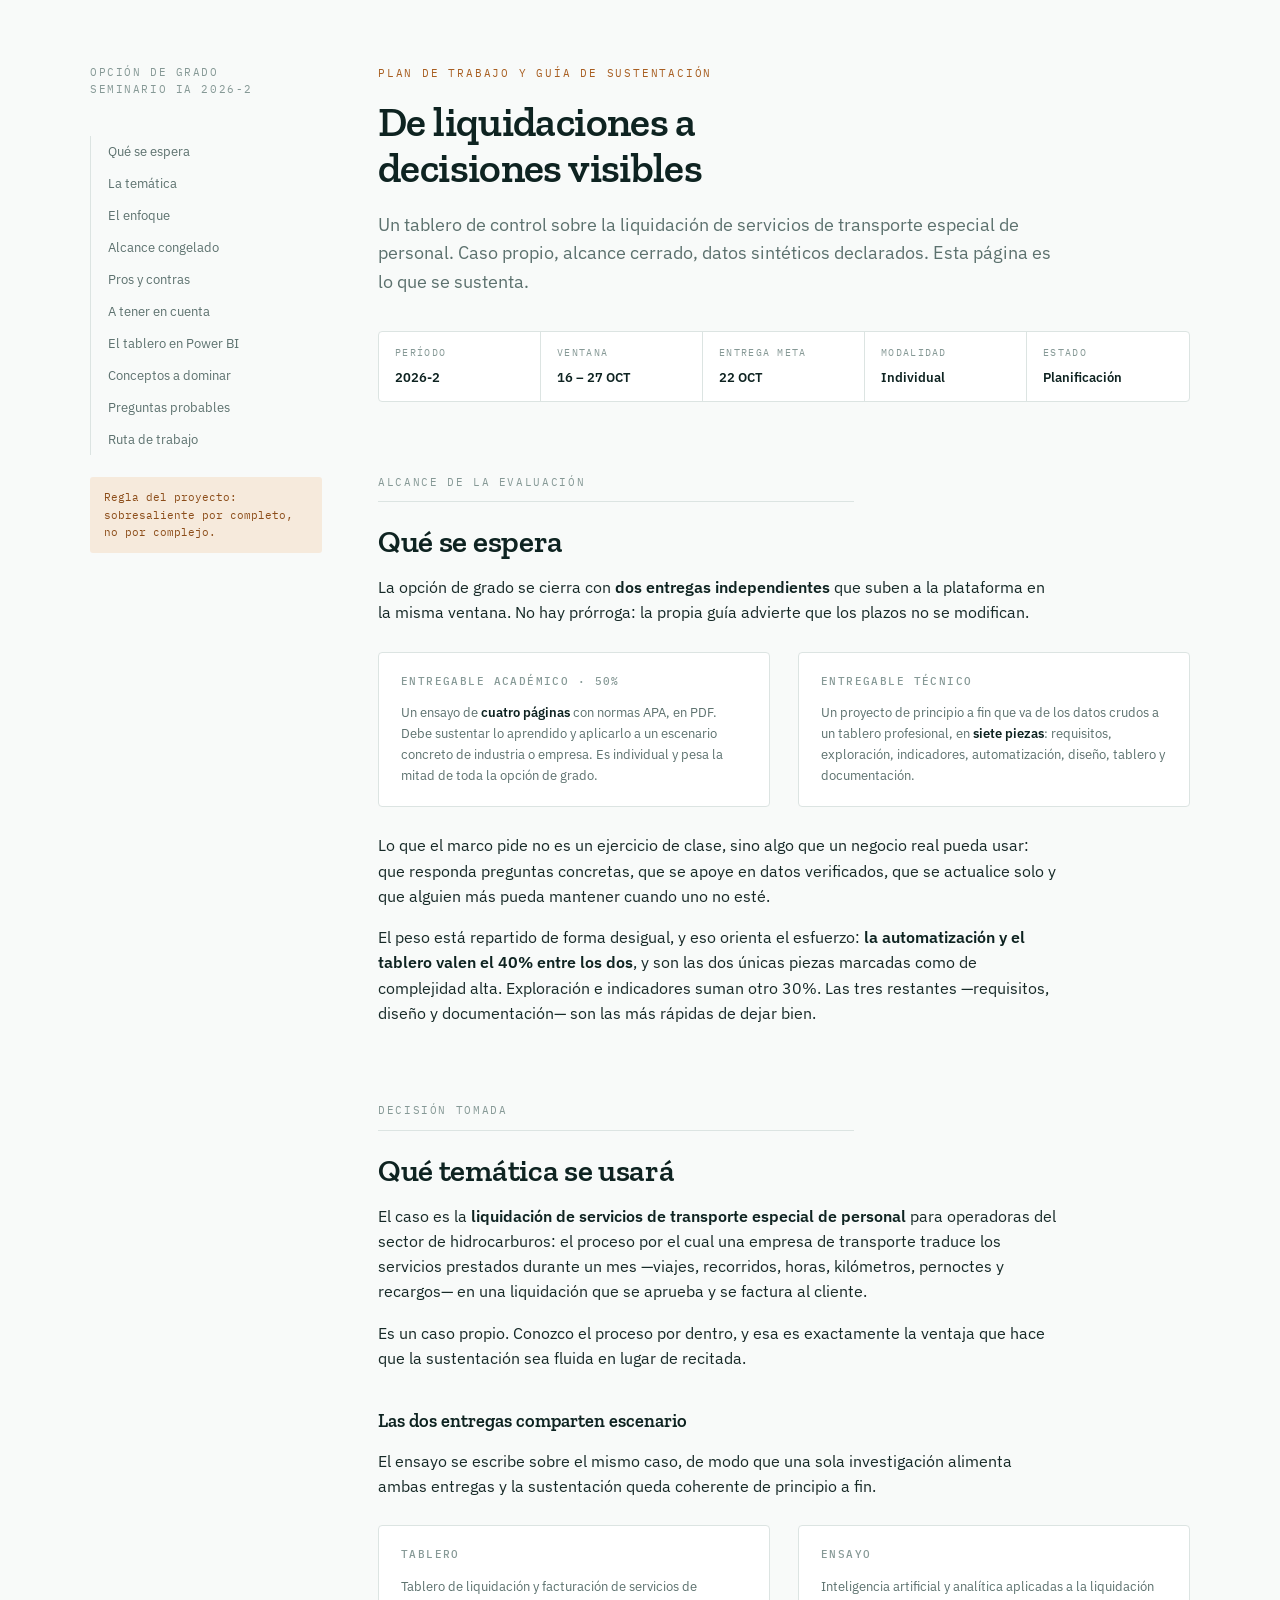
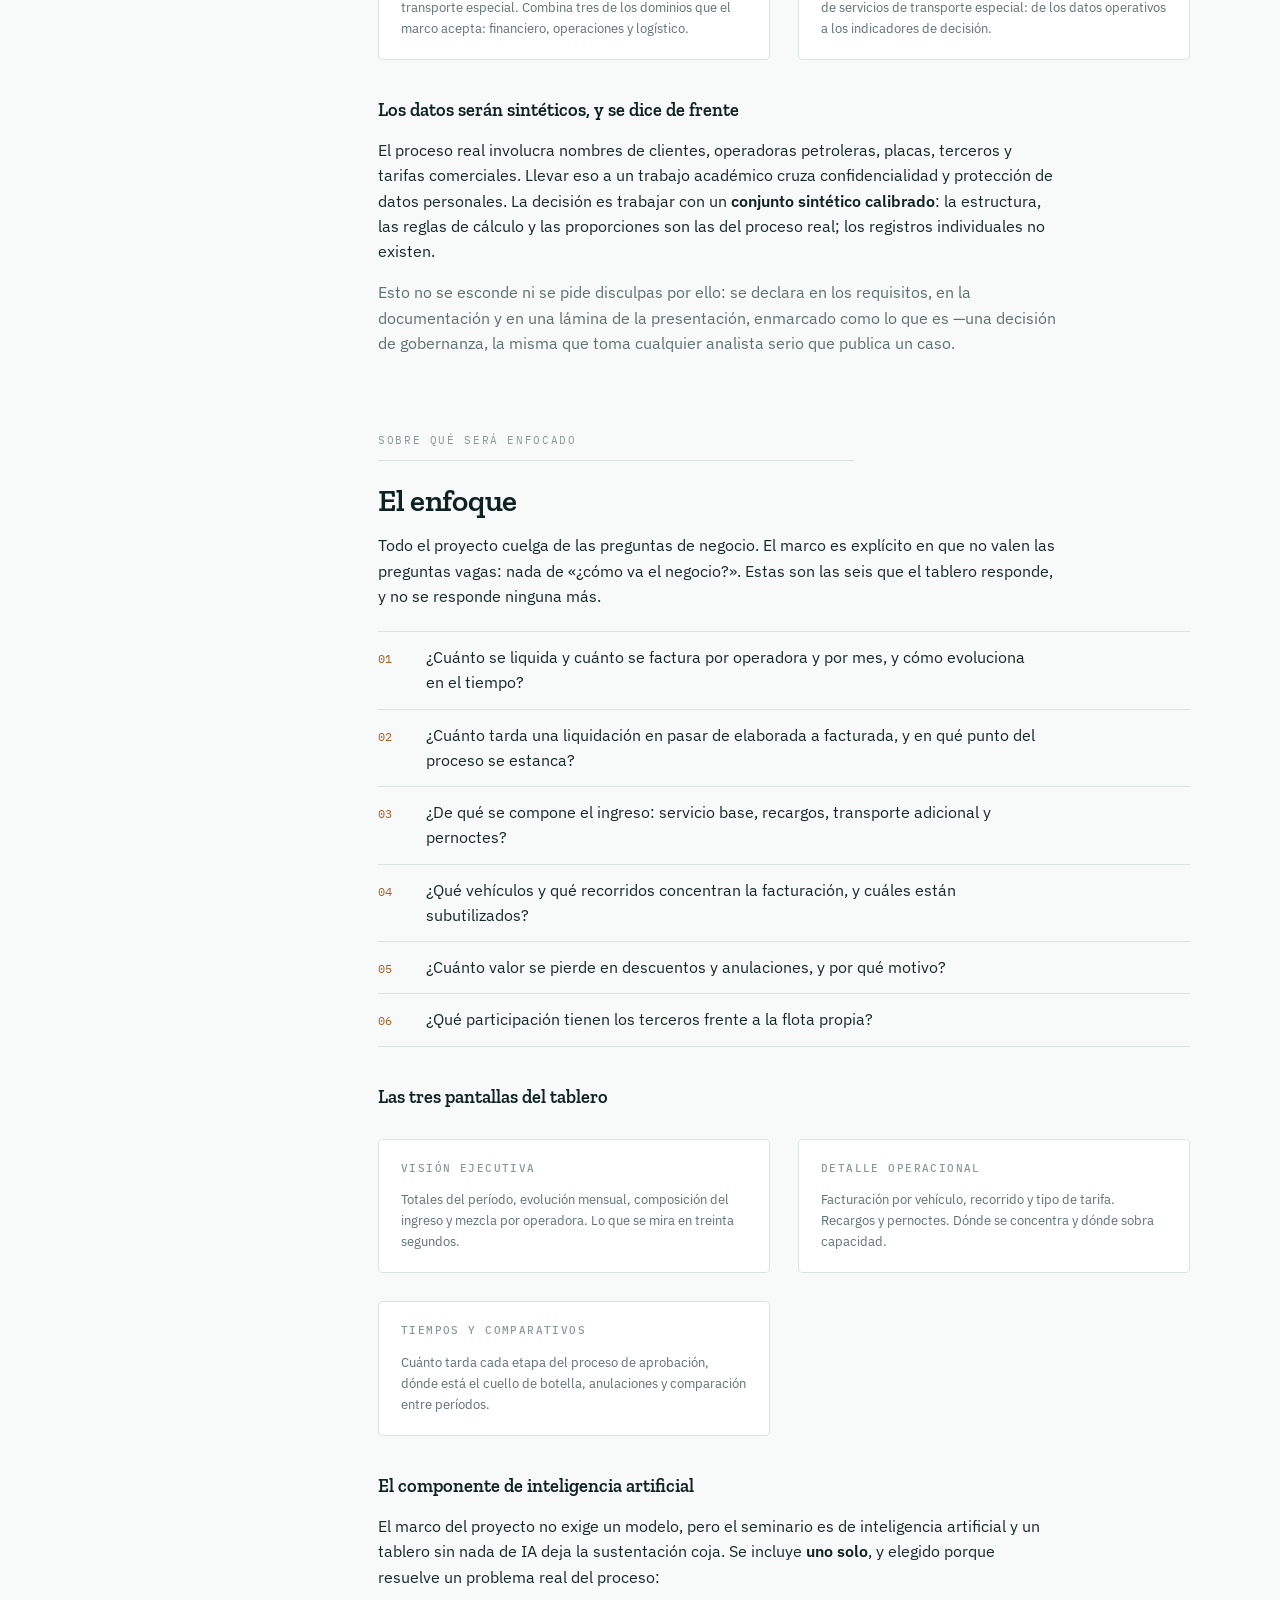
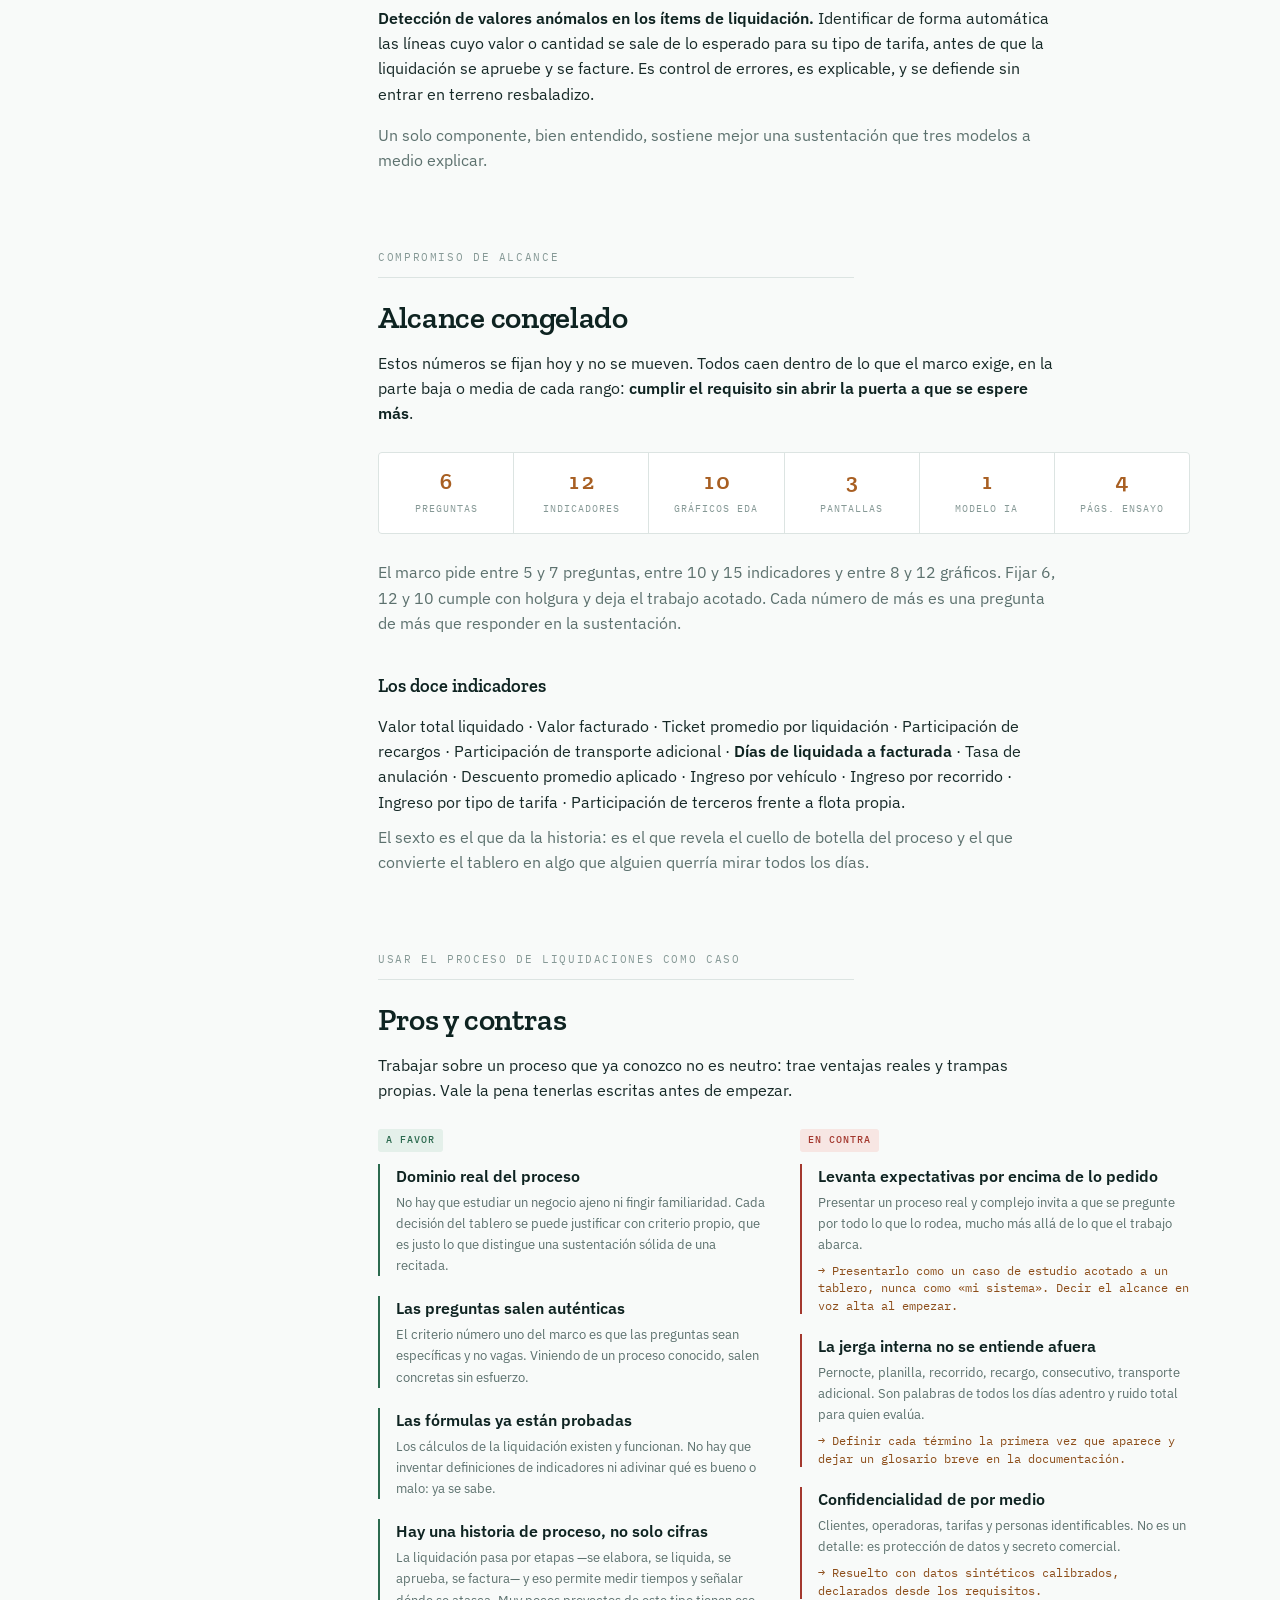
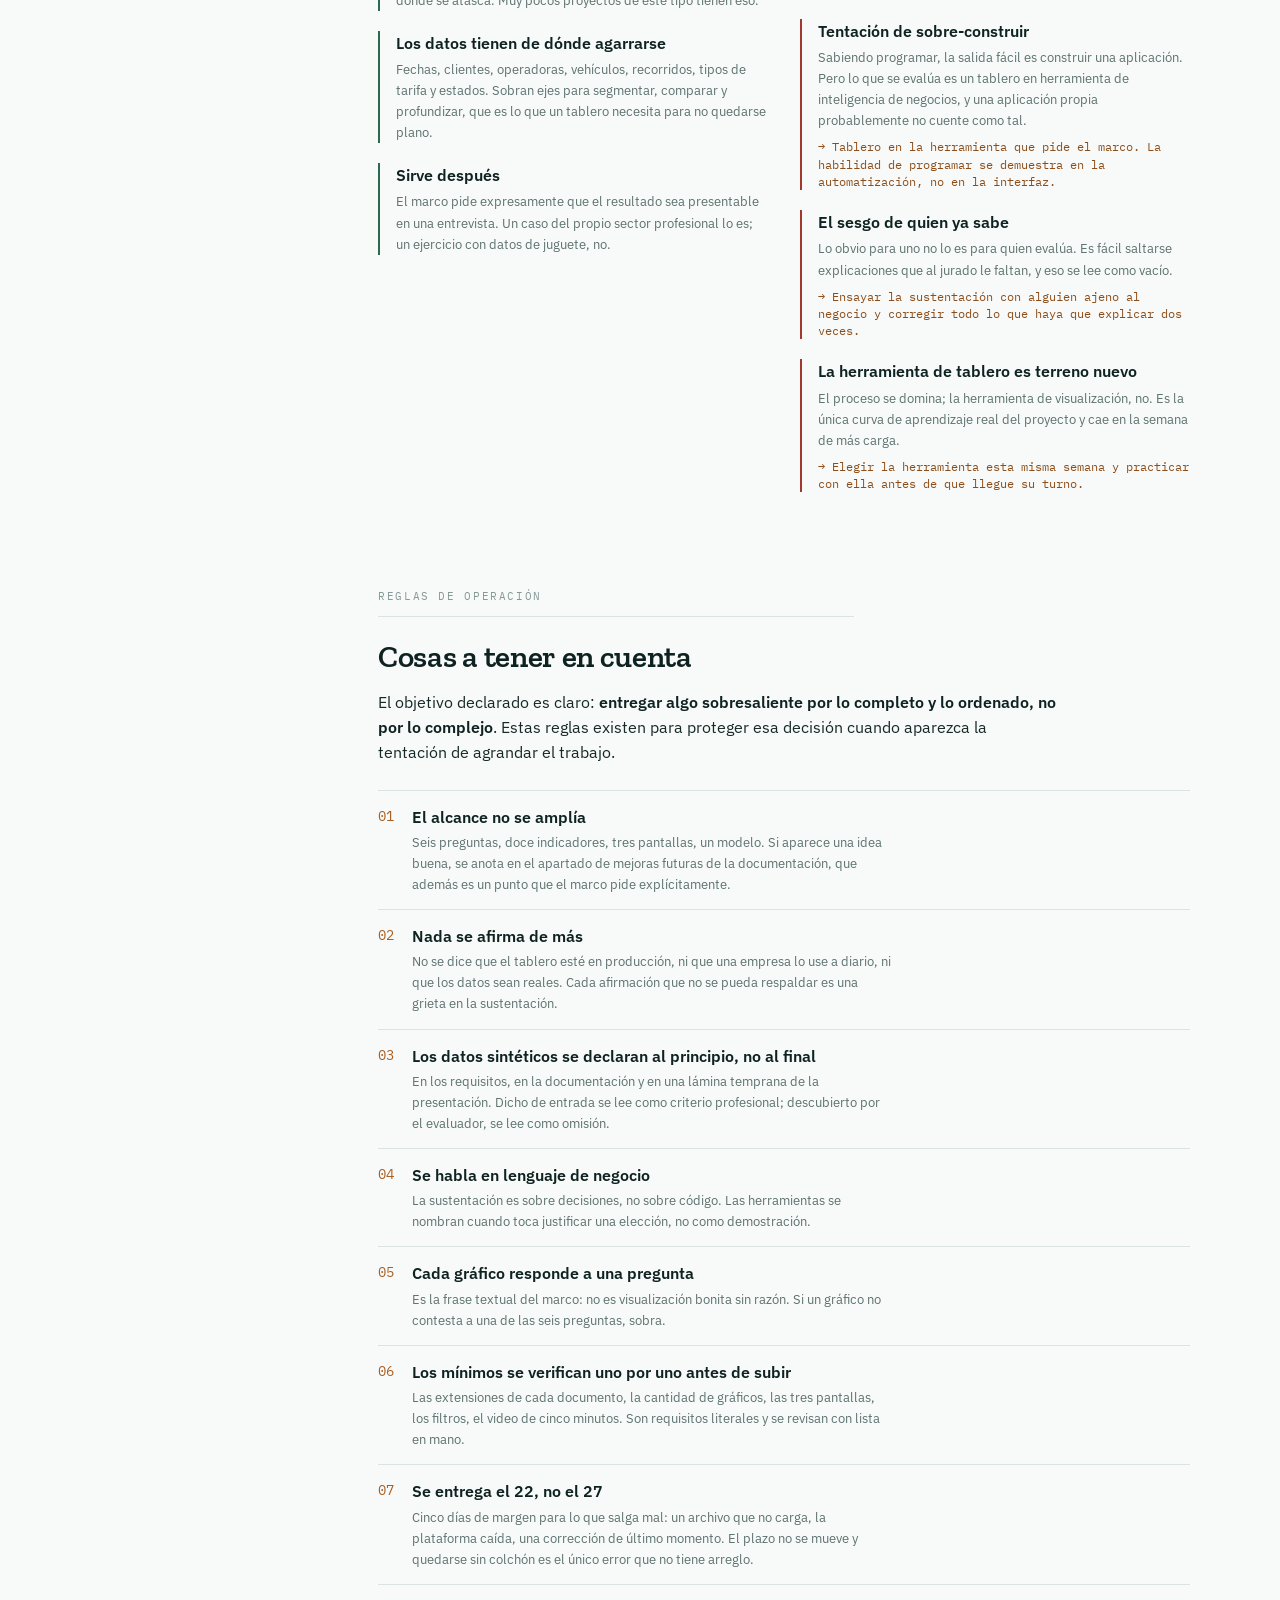
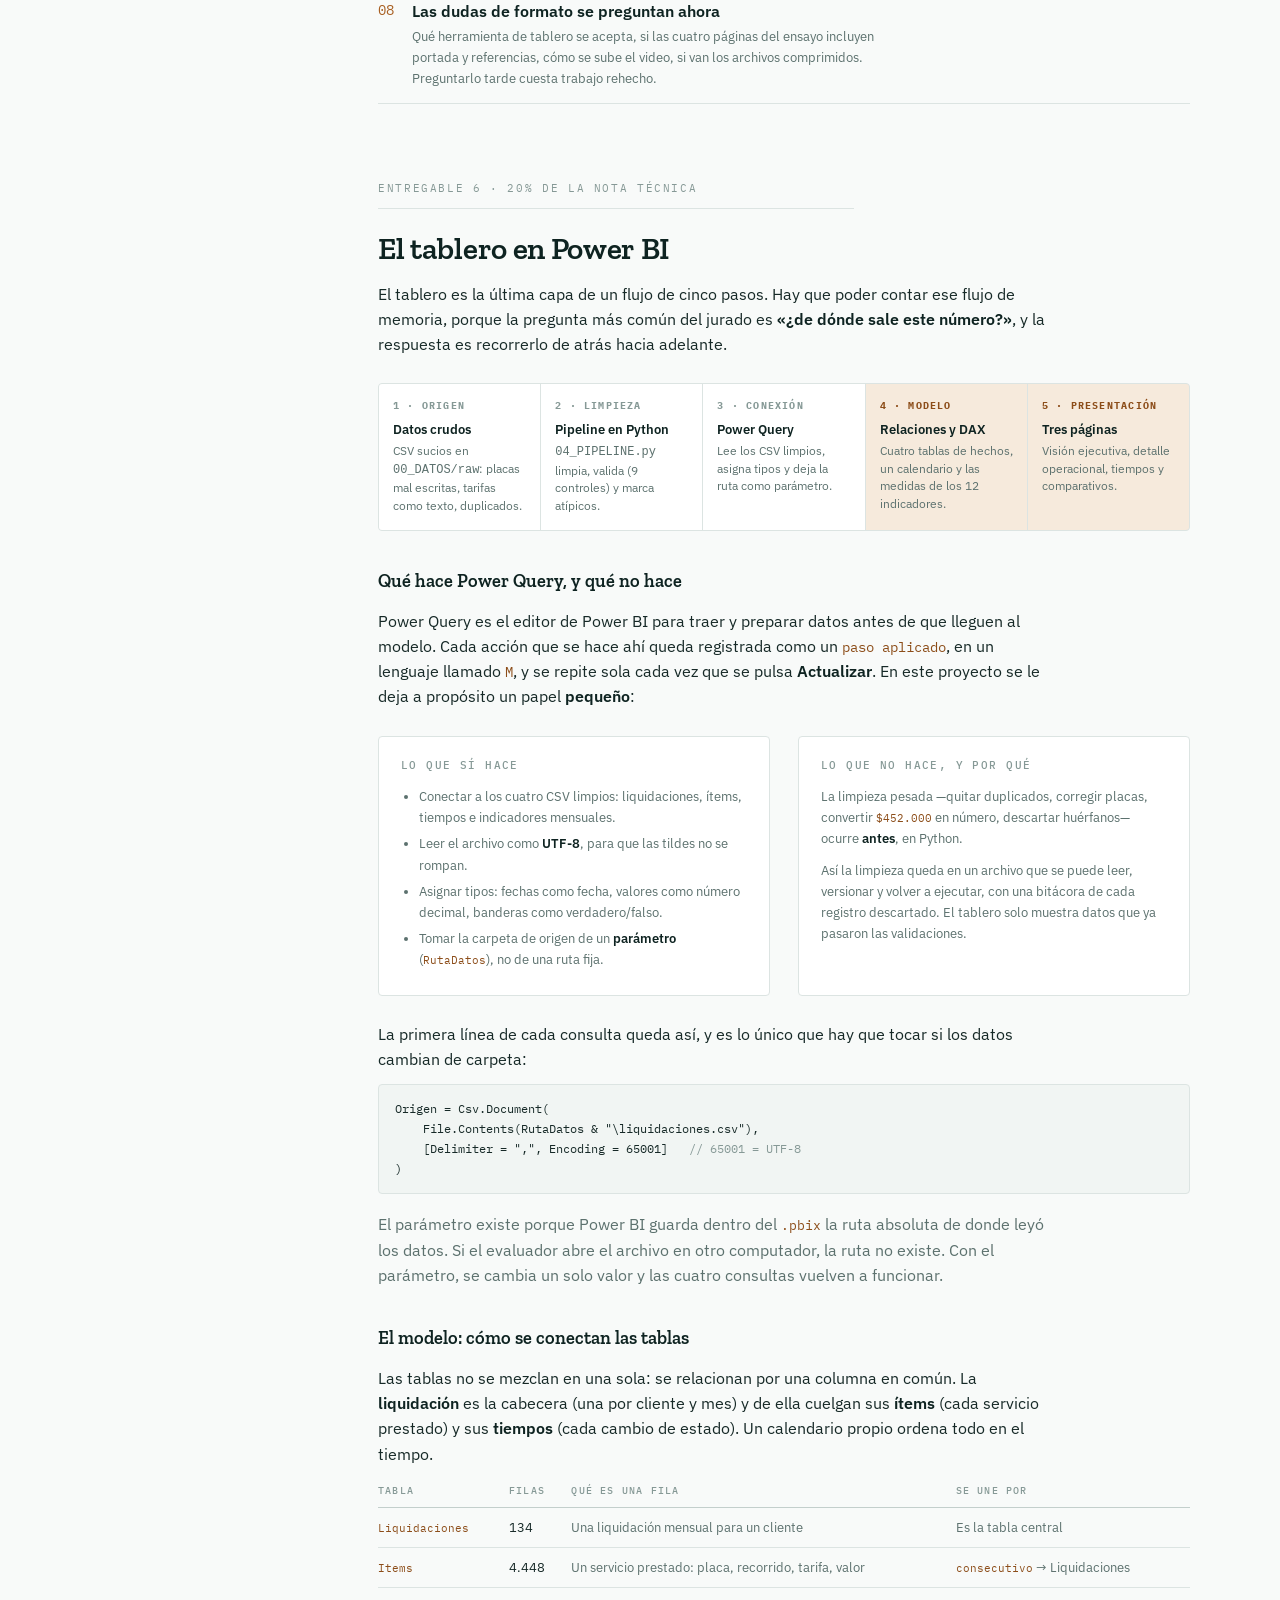
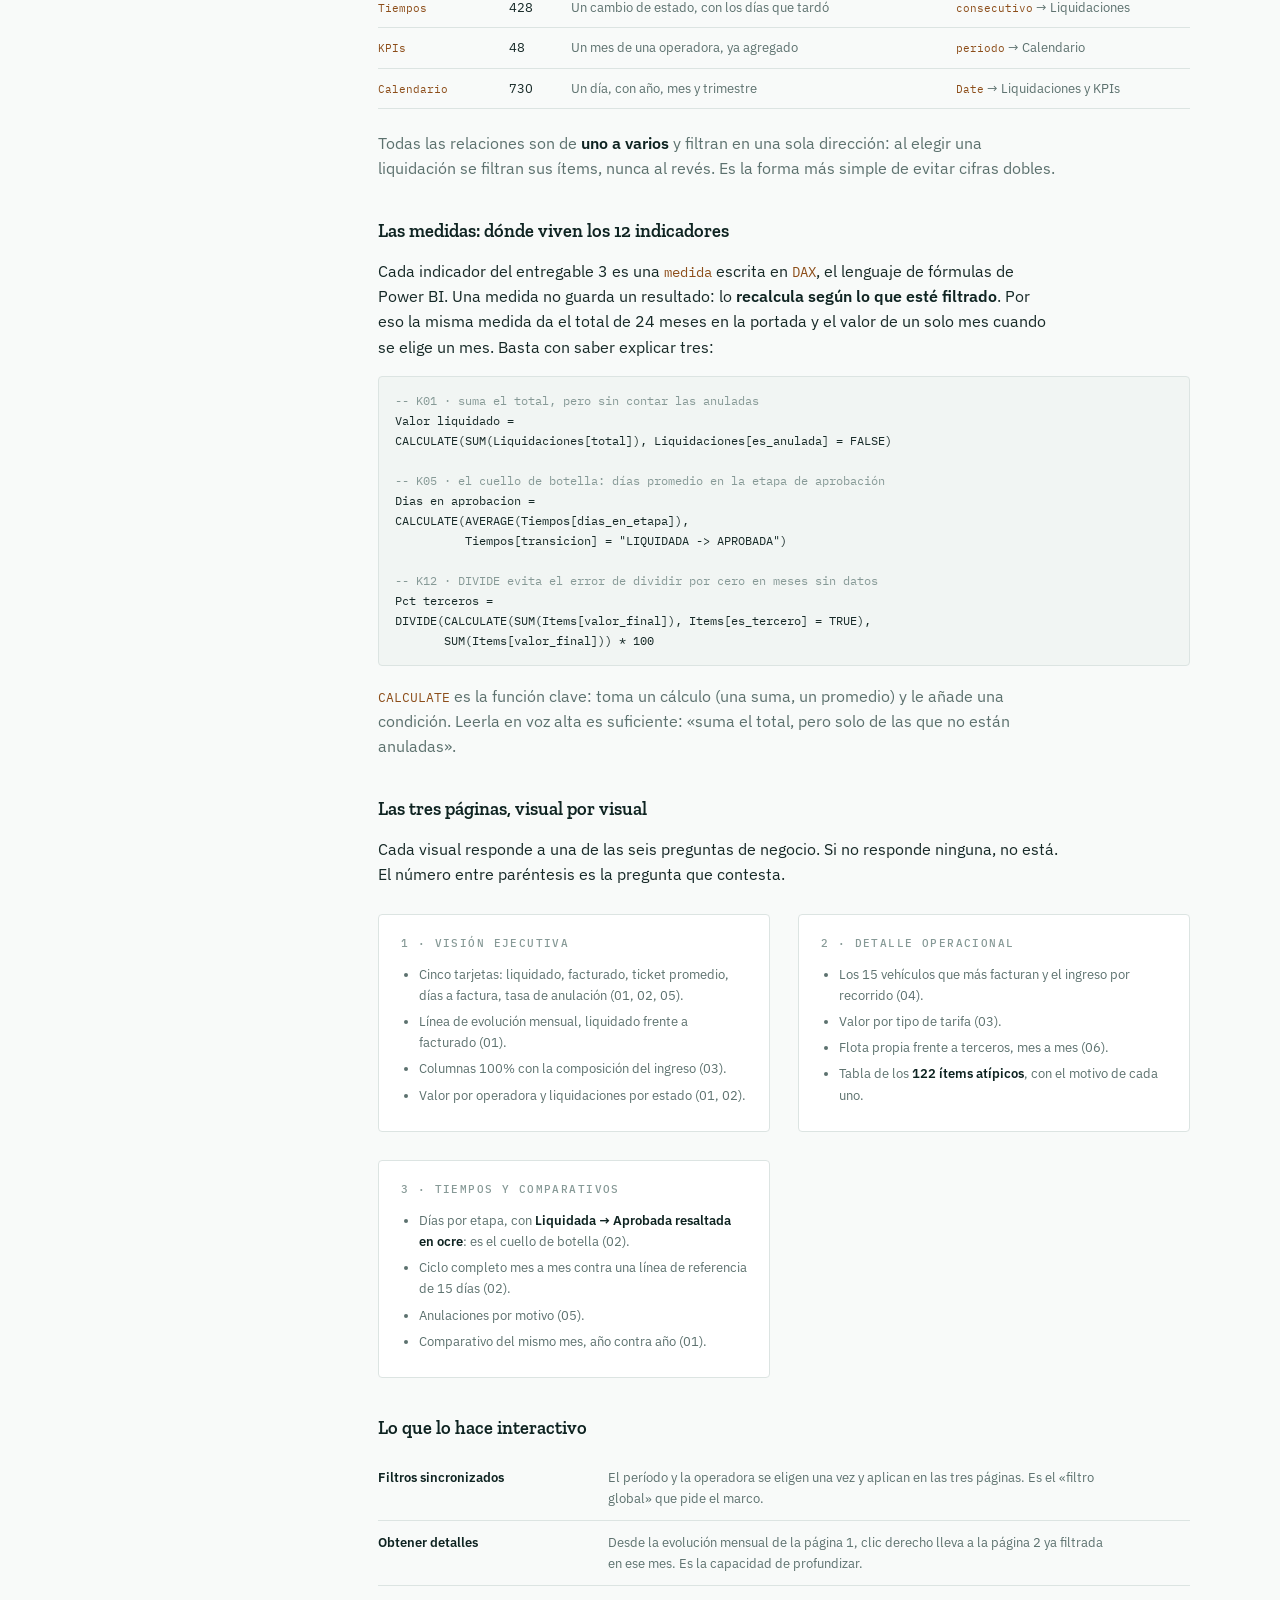
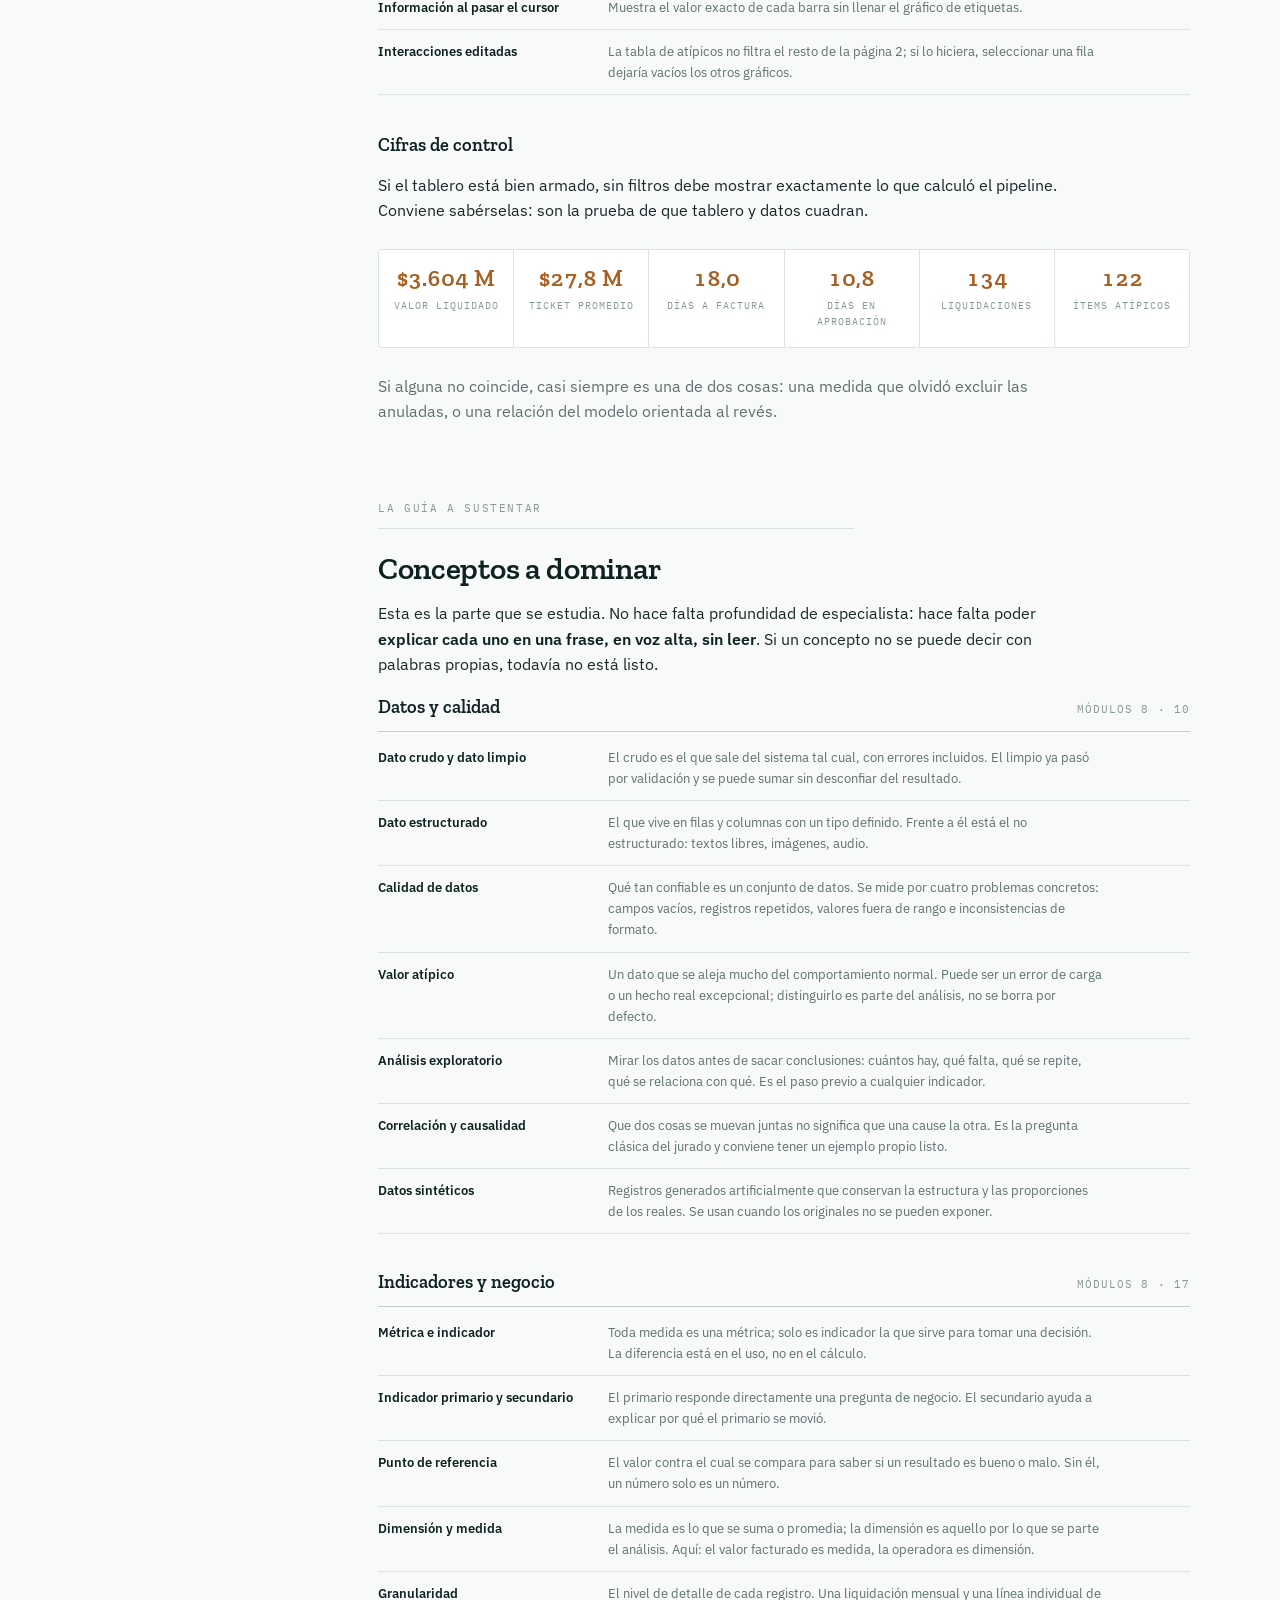
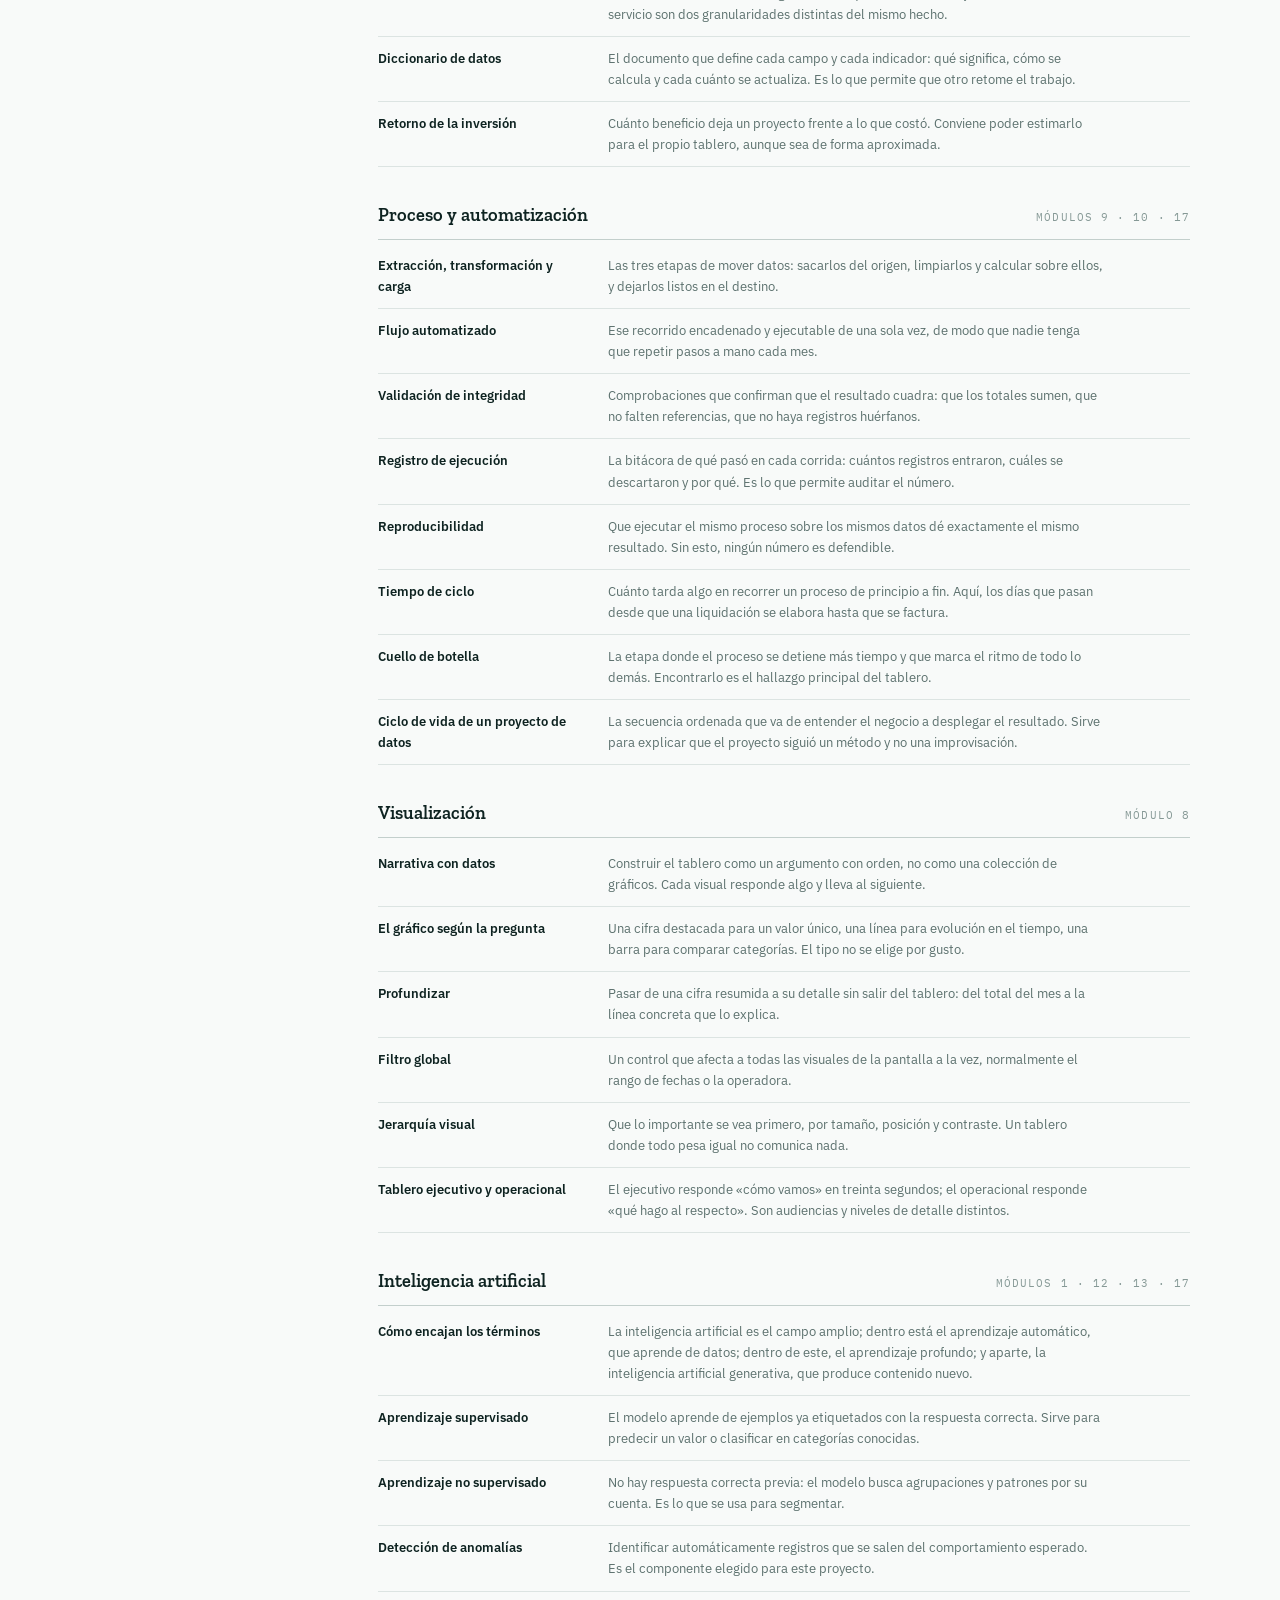
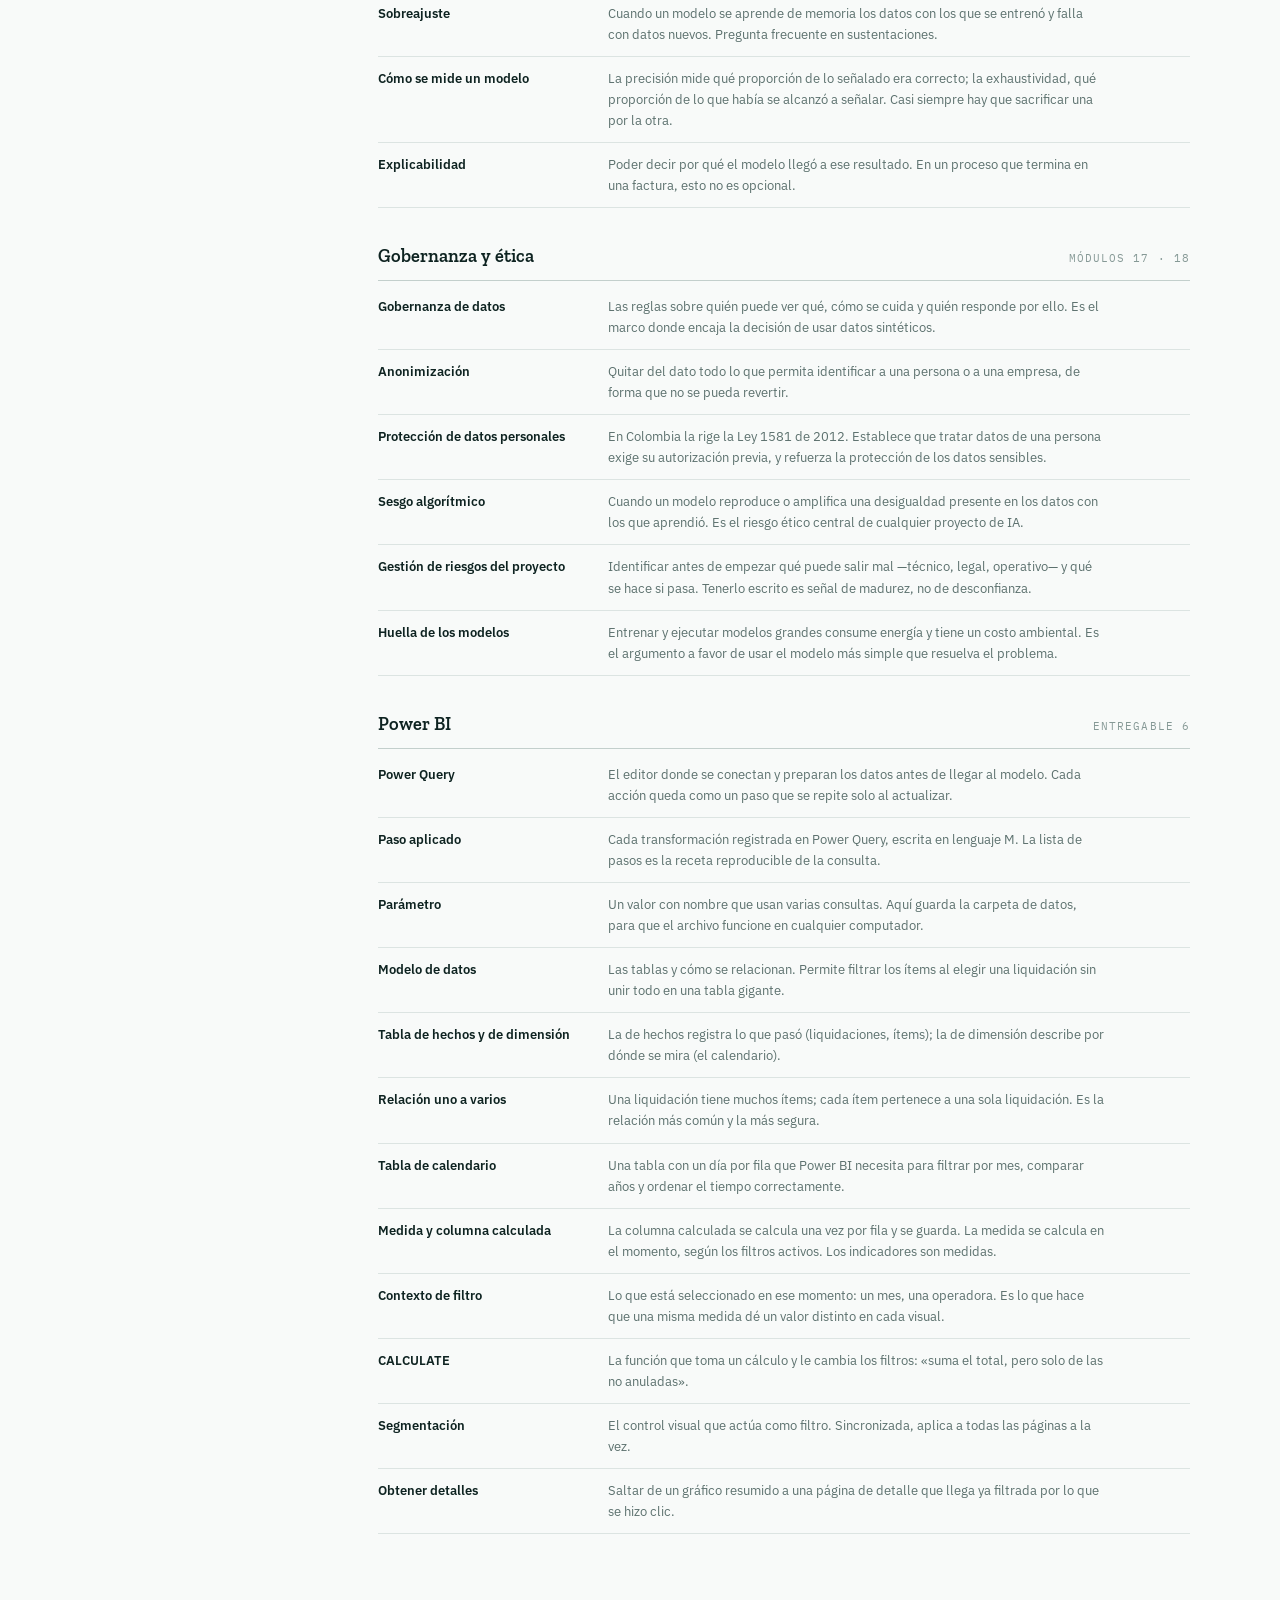
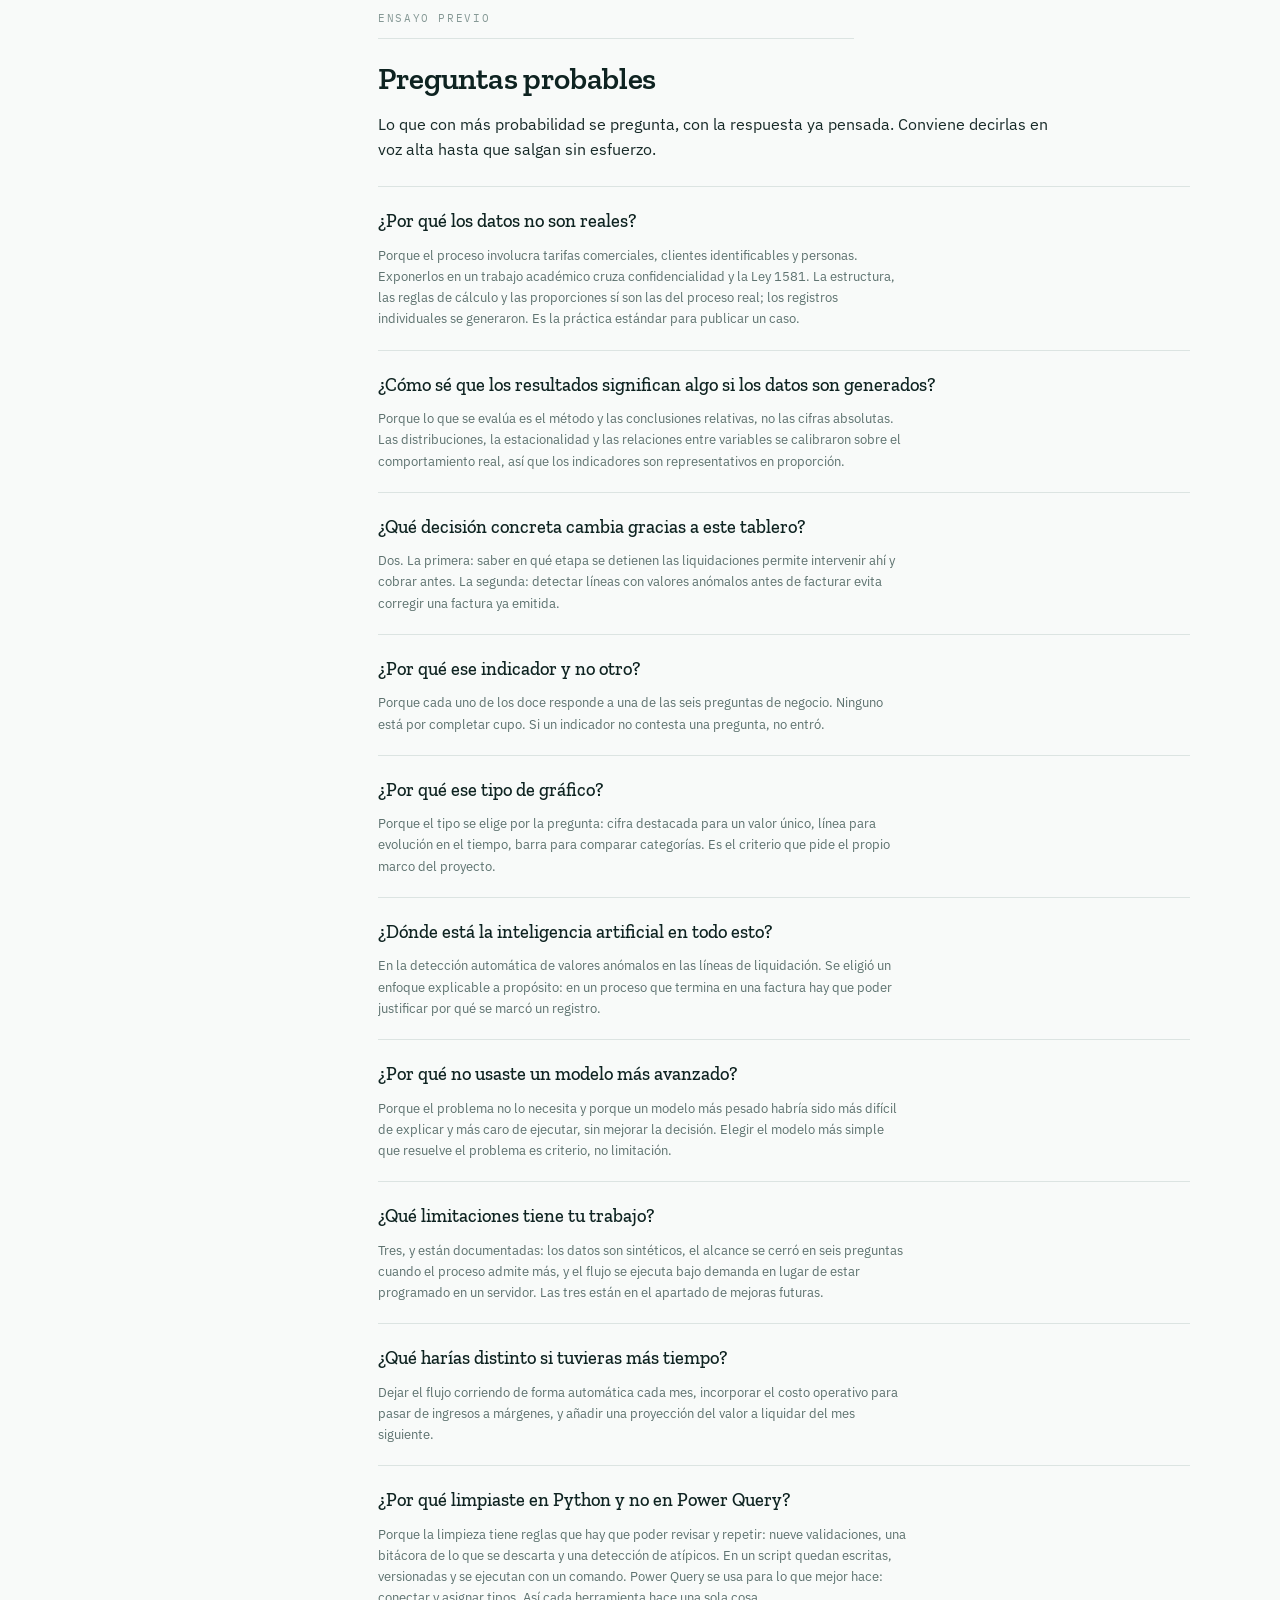
==== index.html @ 21fcc809 "Añade la sección del tablero en Power BI y corrige la cabecera para móvil Co-Authored-By: Claude Opu" ====
<!doctype html>
<html lang="es">
<head>
<meta charset="utf-8">
<meta name="viewport" content="width=device-width, initial-scale=1">
<title>Liquidaciones a Insights</title>
<link rel="preconnect" href="https://fonts.googleapis.com">
<link rel="preconnect" href="https://fonts.gstatic.com" crossorigin>
<link rel="stylesheet" href="https://fonts.googleapis.com/css2?family=Zilla+Slab:wght@500;600;700&family=IBM+Plex+Sans:wght@400;500;600&family=IBM+Plex+Mono:wght@400;500&display=swap">

<style>
  :root {
    --ground:      #F8FAF9;
    --panel:       #FFFFFF;
    --panel-alt:   #F1F5F3;
    --ink:         #162927;
    --ink-strong:  #0E2321;
    --muted:       #5C716E;
    --faint:       #869996;
    --line:        #DCE4E2;
    --line-strong: #C3CFCC;
    --accent:      #A85F22;
    --accent-ink:  #8C4D19;
    --accent-soft: #F6EADC;
    --pro:         #2C6A4F;
    --pro-soft:    #E4F0EA;
    --contra:      #A3382E;
    --contra-soft: #F7E6E3;
    --warn:        #8A6212;

    --display: "Zilla Slab", Georgia, "Times New Roman", serif;
    --body: "IBM Plex Sans", -apple-system, BlinkMacSystemFont, "Segoe UI", sans-serif;
    --mono: "IBM Plex Mono", ui-monospace, "SF Mono", Menlo, monospace;

    --step--1: 0.813rem;
    --step-0:  0.975rem;
    --step-1:  1.15rem;
    --step-2:  1.45rem;
    --step-3:  1.95rem;
    --step-4:  2.6rem;
  }

  @media (prefers-color-scheme: dark) {
    :root:not([data-theme="light"]) {
      --ground:      #0C1716;
      --panel:       #13201E;
      --panel-alt:   #182825;
      --ink:         #E7EEEB;
      --ink-strong:  #F3F8F6;
      --muted:       #9AADA9;
      --faint:       #7A8C89;
      --line:        #24352F;
      --line-strong: #33473F;
      --accent:      #DC9852;
      --accent-ink:  #EBB075;
      --accent-soft: #271D13;
      --pro:         #6FBF95;
      --pro-soft:    #15251D;
      --contra:      #E08479;
      --contra-soft: #281916;
      --warn:        #D3A448;
    }
  }

  :root[data-theme="dark"] {
    --ground:      #0C1716;
    --panel:       #13201E;
    --panel-alt:   #182825;
    --ink:         #E7EEEB;
    --ink-strong:  #F3F8F6;
    --muted:       #9AADA9;
    --faint:       #7A8C89;
    --line:        #24352F;
    --line-strong: #33473F;
    --accent:      #DC9852;
    --accent-ink:  #EBB075;
    --accent-soft: #271D13;
    --pro:         #6FBF95;
    --pro-soft:    #15251D;
    --contra:      #E08479;
    --contra-soft: #281916;
    --warn:        #D3A448;
  }

  * { box-sizing: border-box; }

  body {
    background: var(--ground);
    color: var(--ink);
    font-family: var(--body);
    font-size: var(--step-0);
    line-height: 1.62;
    -webkit-font-smoothing: antialiased;
  }

  .shell {
    display: grid;
    grid-template-columns: 232px minmax(0, 1fr);
    gap: 56px;
    max-width: 1180px;
    margin: 0 auto;
    padding: 0 40px 120px;
    align-items: start;
  }

  /* ─── Navegación ─────────────────────────────────────────── */

  .nav {
    position: sticky;
    top: 0;
    padding: 56px 0 40px;
    display: flex;
    flex-direction: column;
    gap: 22px;
  }

  .nav-brand {
    font-family: var(--mono);
    font-size: 0.7rem;
    letter-spacing: 0.14em;
    text-transform: uppercase;
    color: var(--faint);
    line-height: 1.5;
  }

  .nav-list {
    display: flex;
    flex-direction: column;
    gap: 1px;
    border-left: 1px solid var(--line);
  }

  .nav-list a {
    font-size: var(--step--1);
    color: var(--muted);
    text-decoration: none;
    padding: 5px 0 5px 16px;
    margin-left: -1px;
    border-left: 2px solid transparent;
    transition: color 0.15s, border-color 0.15s;
  }

  .nav-list a:hover { color: var(--ink); }

  .nav-list a.current {
    color: var(--ink-strong);
    font-weight: 600;
    border-left-color: var(--accent);
  }

  .nav-rule {
    font-family: var(--mono);
    font-size: 0.7rem;
    line-height: 1.55;
    color: var(--accent-ink);
    background: var(--accent-soft);
    border-radius: 3px;
    padding: 12px 14px;
  }

  /* ─── Cabecera tipo liquidación ──────────────────────────── */

  .main { padding-top: 56px; min-width: 0; }

  .masthead { margin-bottom: 72px; }

  .eyebrow {
    font-family: var(--mono);
    font-size: 0.7rem;
    letter-spacing: 0.16em;
    text-transform: uppercase;
    color: var(--accent);
    margin: 0 0 18px;
  }

  h1 {
    font-family: var(--display);
    font-weight: 600;
    font-size: var(--step-4);
    line-height: 1.1;
    letter-spacing: -0.015em;
    color: var(--ink-strong);
    text-wrap: balance;
    margin: 0 0 18px;
    max-width: 16ch;
  }

  .lede {
    font-size: var(--step-1);
    line-height: 1.55;
    color: var(--muted);
    max-width: 62ch;
    margin: 0 0 36px;
  }

  .docblock {
    display: grid;
    grid-template-columns: repeat(auto-fit, minmax(128px, 1fr));
    border: 1px solid var(--line);
    border-radius: 4px;
    background: var(--panel);
    overflow: hidden;
  }

  .docblock div {
    padding: 13px 16px;
    border-right: 1px solid var(--line);
  }

  .docblock div:last-child { border-right: none; }

  .docblock dt {
    font-family: var(--mono);
    font-size: 0.63rem;
    letter-spacing: 0.13em;
    text-transform: uppercase;
    color: var(--faint);
    margin: 0 0 5px;
  }

  .docblock dd {
    margin: 0;
    font-size: var(--step--1);
    font-weight: 600;
    color: var(--ink-strong);
    font-variant-numeric: tabular-nums;
  }

  /* ─── Secciones ──────────────────────────────────────────── */

  section { scroll-margin-top: 28px; margin-bottom: 76px; }

  .sec-label {
    font-family: var(--mono);
    font-size: 0.68rem;
    letter-spacing: 0.15em;
    text-transform: uppercase;
    color: var(--faint);
    padding-bottom: 10px;
    border-bottom: 1px solid var(--line);
    margin: 0 0 22px;
  }

  h2 {
    font-family: var(--display);
    font-weight: 600;
    font-size: var(--step-3);
    line-height: 1.18;
    letter-spacing: -0.01em;
    color: var(--ink-strong);
    text-wrap: balance;
    margin: 0 0 14px;
  }

  h3 {
    font-family: var(--display);
    font-weight: 600;
    font-size: var(--step-1);
    color: var(--ink-strong);
    margin: 36px 0 12px;
  }

  p { max-width: 68ch; margin: 0 0 16px; }
  p.tight { margin-bottom: 10px; }
  .muted { color: var(--muted); }

  strong { font-weight: 600; color: var(--ink-strong); }

  em.term {
    font-style: normal;
    font-family: var(--mono);
    font-size: 0.87em;
    color: var(--accent-ink);
  }

  /* ─── Piezas reutilizables ───────────────────────────────── */

  .split {
    display: grid;
    grid-template-columns: repeat(auto-fit, minmax(260px, 1fr));
    gap: 28px;
    margin: 26px 0;
  }

  .stack { display: flex; flex-direction: column; gap: 14px; }

  .panel {
    background: var(--panel);
    border: 1px solid var(--line);
    border-radius: 4px;
    padding: 20px 22px;
  }

  .panel h4 {
    font-family: var(--mono);
    font-size: 0.68rem;
    letter-spacing: 0.13em;
    text-transform: uppercase;
    color: var(--faint);
    margin: 0 0 12px;
    font-weight: 500;
  }

  .panel p { margin: 0; font-size: var(--step--1); }

  /* Lista de preguntas de negocio */
  .qlist { list-style: none; margin: 22px 0; padding: 0; display: flex; flex-direction: column; gap: 0; }

  .qlist li {
    display: grid;
    grid-template-columns: 34px minmax(0, 1fr);
    gap: 14px;
    padding: 13px 0;
    border-bottom: 1px solid var(--line);
    align-items: baseline;
  }

  .qlist li:first-child { border-top: 1px solid var(--line); }

  .qlist .n {
    font-family: var(--mono);
    font-size: 0.72rem;
    color: var(--accent);
    font-variant-numeric: tabular-nums;
  }

  .qlist .q { max-width: 62ch; }

  /* Tira de alcance congelado */
  .specs {
    display: grid;
    grid-template-columns: repeat(auto-fit, minmax(104px, 1fr));
    gap: 1px;
    background: var(--line);
    border: 1px solid var(--line);
    border-radius: 4px;
    overflow: hidden;
    margin: 26px 0;
  }

  .specs div { background: var(--panel); padding: 16px 14px; text-align: center; }

  .specs .fig {
    font-family: var(--display);
    font-size: var(--step-2);
    font-weight: 600;
    color: var(--accent);
    font-variant-numeric: tabular-nums;
    line-height: 1.1;
    display: block;
  }

  .specs .cap {
    font-family: var(--mono);
    font-size: 0.63rem;
    letter-spacing: 0.1em;
    text-transform: uppercase;
    color: var(--faint);
    margin-top: 6px;
    display: block;
  }

  /* Pros y contras */
  .balance { display: grid; grid-template-columns: repeat(auto-fit, minmax(300px, 1fr)); gap: 32px; margin-top: 26px; }

  .bcol h3 { margin-top: 0; display: flex; align-items: center; gap: 9px; }

  .tag {
    font-family: var(--mono);
    font-size: 0.63rem;
    letter-spacing: 0.1em;
    text-transform: uppercase;
    padding: 3px 8px;
    border-radius: 3px;
    font-weight: 500;
  }

  .tag.up { background: var(--pro-soft); color: var(--pro); }
  .tag.down { background: var(--contra-soft); color: var(--contra); }

  .bitem { border-left: 2px solid var(--line-strong); padding: 0 0 0 16px; margin-bottom: 20px; }
  .bcol.up .bitem { border-left-color: var(--pro); }
  .bcol.down .bitem { border-left-color: var(--contra); }

  .bitem b { display: block; font-weight: 600; color: var(--ink-strong); margin-bottom: 3px; }
  .bitem p { font-size: var(--step--1); color: var(--muted); margin: 0; max-width: 54ch; }

  .fix {
    display: block;
    font-family: var(--mono);
    font-size: 0.72rem;
    line-height: 1.5;
    color: var(--accent-ink);
    margin-top: 7px;
    max-width: 54ch;
  }

  /* Reglas de alcance */
  .rules { list-style: none; margin: 24px 0 0; padding: 0; }

  .rules li {
    display: grid;
    grid-template-columns: 22px minmax(0, 1fr);
    gap: 12px;
    padding: 14px 0;
    border-bottom: 1px solid var(--line);
  }

  .rules li:first-child { border-top: 1px solid var(--line); }
  .rules .mark { color: var(--accent); font-family: var(--mono); font-size: 0.85rem; line-height: 1.7; }
  .rules b { display: block; color: var(--ink-strong); font-weight: 600; }
  .rules p { margin: 2px 0 0; font-size: var(--step--1); color: var(--muted); max-width: 60ch; }

  /* Conceptos */
  .cgroup { margin-bottom: 34px; }

  .cgroup > header {
    display: flex;
    align-items: baseline;
    justify-content: space-between;
    gap: 16px;
    border-bottom: 1px solid var(--line-strong);
    padding-bottom: 8px;
    margin-bottom: 4px;
  }

  .cgroup > header h3 { margin: 0; font-size: var(--step-1); }

  .cgroup > header span {
    font-family: var(--mono);
    font-size: 0.68rem;
    letter-spacing: 0.1em;
    text-transform: uppercase;
    color: var(--faint);
    white-space: nowrap;
  }

  .concepts { margin: 0; }

  .concepts div {
    padding: 11px 0;
    border-bottom: 1px solid var(--line);
    display: grid;
    grid-template-columns: minmax(150px, 210px) minmax(0, 1fr);
    gap: 20px;
    align-items: baseline;
  }

  .concepts dt { font-weight: 600; color: var(--ink-strong); font-size: var(--step--1); }
  .concepts dd { margin: 0; font-size: var(--step--1); color: var(--muted); max-width: 62ch; }

  /* Preguntas del jurado */
  .qa { border-top: 1px solid var(--line); margin-top: 24px; }

  .qa article { padding: 20px 0; border-bottom: 1px solid var(--line); }

  .qa h3 {
    margin: 0 0 8px;
    font-size: var(--step-1);
    font-weight: 500;
    color: var(--ink-strong);
    max-width: 60ch;
  }

  .qa p { font-size: var(--step--1); color: var(--muted); margin: 0; max-width: 66ch; }
  .qa p + p { margin-top: 8px; }

  /* Ruta */
  .route { margin: 26px 0 0; }

  .route .leg {
    display: grid;
    grid-template-columns: 92px minmax(0, 1fr);
    gap: 22px;
    padding: 16px 0;
    border-bottom: 1px solid var(--line);
  }

  .route .leg:first-child { border-top: 1px solid var(--line); }

  .route .when {
    font-family: var(--mono);
    font-size: 0.72rem;
    color: var(--faint);
    line-height: 1.5;
    font-variant-numeric: tabular-nums;
  }

  .route .when b { display: block; color: var(--accent); font-weight: 500; }
  .route .what b { display: block; color: var(--ink-strong); font-weight: 600; margin-bottom: 3px; }
  .route .what p { margin: 0; font-size: var(--step--1); color: var(--muted); max-width: 58ch; }

  .route .leg.final .when b { color: var(--contra); }

  /* Cierre */
  .closing {
    border: 1px solid var(--line-strong);
    border-radius: 4px;
    padding: 32px 34px;
    background: var(--panel);
  }

  .closing p:last-child { margin-bottom: 0; }

  .closing .big {
    font-family: var(--display);
    font-size: var(--step-2);
    font-weight: 600;
    line-height: 1.3;
    color: var(--ink-strong);
    max-width: 30ch;
    text-wrap: balance;
    margin-bottom: 14px;
  }


  /* Tablero: flujo, código y tablas */
  .flow {
    display: grid;
    grid-template-columns: repeat(5, minmax(0, 1fr));
    gap: 1px;
    background: var(--line);
    border: 1px solid var(--line);
    border-radius: 4px;
    overflow: hidden;
    margin: 26px 0;
    counter-reset: paso;
  }

  .flow div { background: var(--panel); padding: 14px 14px 16px; }
  .flow div.here { background: var(--accent-soft); }

  .flow b {
    display: block;
    font-family: var(--mono);
    font-size: 0.63rem;
    letter-spacing: 0.12em;
    text-transform: uppercase;
    color: var(--faint);
    margin-bottom: 6px;
  }

  .flow div.here b { color: var(--accent-ink); }
  .flow span { display: block; font-weight: 600; color: var(--ink-strong); font-size: var(--step--1); line-height: 1.35; }
  .flow small { display: block; font-size: 0.75rem; color: var(--muted); margin-top: 4px; line-height: 1.45; }

  pre.code {
    font-family: var(--mono);
    font-size: 0.78rem;
    line-height: 1.6;
    background: var(--panel-alt);
    border: 1px solid var(--line);
    border-radius: 4px;
    padding: 14px 16px;
    margin: 12px 0 18px;
    overflow-x: auto;
    color: var(--ink);
    max-width: 100%;
  }

  pre.code .c { color: var(--faint); }

  .tbl-wrap { overflow-x: auto; margin: 14px 0 22px; }

  table.tbl {
    border-collapse: collapse;
    width: 100%;
    font-size: var(--step--1);
    font-variant-numeric: tabular-nums;
  }

  .tbl th {
    font-family: var(--mono);
    font-size: 0.63rem;
    letter-spacing: 0.12em;
    text-transform: uppercase;
    color: var(--faint);
    font-weight: 500;
    text-align: left;
    padding: 0 14px 8px 0;
    border-bottom: 1px solid var(--line-strong);
  }

  .tbl td { padding: 9px 14px 9px 0; border-bottom: 1px solid var(--line); vertical-align: top; color: var(--ink); }
  .tbl td.muted { color: var(--muted); }
  .tbl code, .panel code, p code { font-family: var(--mono); font-size: 0.85em; color: var(--accent-ink); }

  .panel ul { margin: 0; padding-left: 18px; font-size: var(--step--1); color: var(--muted); }
  .panel ul li { margin-bottom: 5px; }
  .panel p { font-size: var(--step--1); color: var(--muted); margin-bottom: 10px; }
  .panel p:last-child { margin-bottom: 0; }

  @media (max-width: 880px) {
    .flow { grid-template-columns: minmax(0, 1fr); }
  }

  a { color: var(--accent-ink); }

  :focus-visible { outline: 2px solid var(--accent); outline-offset: 3px; border-radius: 2px; }

  @media (max-width: 880px) {
    .shell { grid-template-columns: minmax(0, 1fr); gap: 0; padding: 0 22px 80px; }
    .nav {
      padding: 20px 0 16px;
      background: var(--ground);
      border-bottom: 1px solid var(--line);
      z-index: 10;
      gap: 12px;
    }
    .nav-brand, .nav-rule { display: none; }
    .nav-list {
      flex-direction: row;
      overflow-x: auto;
      border-left: none;
      gap: 6px;
      padding-bottom: 2px;
      scrollbar-width: thin;
    }
    .nav-list a {
      padding: 5px 11px;
      border: 1px solid var(--line);
      border-radius: 100px;
      white-space: nowrap;
      margin-left: 0;
    }
    .nav-list a.current { border-color: var(--accent); border-left-color: var(--accent); }
    .main { padding-top: 34px; }
    .masthead { margin-bottom: 52px; }
    .concepts div { grid-template-columns: minmax(0, 1fr); gap: 3px; }
    .route .leg { grid-template-columns: minmax(0, 1fr); gap: 6px; }
  }

  @media (prefers-reduced-motion: reduce) {
    * { transition: none !important; animation: none !important; }
  }

  @media print {
    .nav { display: none; }
    .shell { grid-template-columns: 1fr; padding: 0; max-width: none; }
    section { break-inside: avoid; margin-bottom: 34px; }
    body { background: #fff; color: #000; }
  }
</style>
</head>
<body>

<div class="shell">

  <nav class="nav">
    <p class="nav-brand">Opción de grado<br>Seminario IA 2026-2</p>
    <div class="nav-list">
      <a href="#panorama">Qué se espera</a>
      <a href="#tematica">La temática</a>
      <a href="#enfoque">El enfoque</a>
      <a href="#alcance">Alcance congelado</a>
      <a href="#balance">Pros y contras</a>
      <a href="#cuidados">A tener en cuenta</a>
      <a href="#tablero">El tablero en Power BI</a>
      <a href="#conceptos">Conceptos a dominar</a>
      <a href="#preguntas">Preguntas probables</a>
      <a href="#ruta">Ruta de trabajo</a>
    </div>
    <p class="nav-rule">Regla del proyecto:<br>sobresaliente por completo,<br>no por complejo.</p>
  </nav>

  <main class="main">

    <header class="masthead">
      <p class="eyebrow">Plan de trabajo y guía de sustentación</p>
      <h1>De liquidaciones a decisiones visibles</h1>
      <p class="lede">
        Un tablero de control sobre la liquidación de servicios de transporte especial de personal.
        Caso propio, alcance cerrado, datos sintéticos declarados. Esta página es lo que se sustenta.
      </p>
      <dl class="docblock">
        <div><dt>Período</dt><dd>2026-2</dd></div>
        <div><dt>Ventana</dt><dd>16 – 27 OCT</dd></div>
        <div><dt>Entrega meta</dt><dd>22 OCT</dd></div>
        <div><dt>Modalidad</dt><dd>Individual</dd></div>
        <div><dt>Estado</dt><dd>Planificación</dd></div>
      </dl>
    </header>

    <!-- ─────────────────────────────────────────────────── -->
    <section id="panorama">
      <p class="sec-label">Alcance de la evaluación</p>
      <h2>Qué se espera</h2>
      <p>
        La opción de grado se cierra con <strong>dos entregas independientes</strong> que suben a la
        plataforma en la misma ventana. No hay prórroga: la propia guía advierte que los plazos no se
        modifican.
      </p>

      <div class="split">
        <div class="panel">
          <h4>Entregable académico · 50%</h4>
          <p>
            Un ensayo de <strong>cuatro páginas</strong> con normas APA, en PDF. Debe sustentar lo
            aprendido y aplicarlo a un escenario concreto de industria o empresa. Es individual y pesa
            la mitad de toda la opción de grado.
          </p>
        </div>
        <div class="panel">
          <h4>Entregable técnico</h4>
          <p>
            Un proyecto de principio a fin que va de los datos crudos a un tablero profesional, en
            <strong>siete piezas</strong>: requisitos, exploración, indicadores, automatización,
            diseño, tablero y documentación.
          </p>
        </div>
      </div>

      <p>
        Lo que el marco pide no es un ejercicio de clase, sino algo que un negocio real pueda usar:
        que responda preguntas concretas, que se apoye en datos verificados, que se actualice solo y
        que alguien más pueda mantener cuando uno no esté.
      </p>
      <p>
        El peso está repartido de forma desigual, y eso orienta el esfuerzo: <strong>la automatización
        y el tablero valen el 40% entre los dos</strong>, y son las dos únicas piezas marcadas como de
        complejidad alta. Exploración e indicadores suman otro 30%. Las tres restantes —requisitos,
        diseño y documentación— son las más rápidas de dejar bien.
      </p>
    </section>

    <!-- ─────────────────────────────────────────────────── -->
    <section id="tematica">
      <p class="sec-label">Decisión tomada</p>
      <h2>Qué temática se usará</h2>
      <p>
        El caso es la <strong>liquidación de servicios de transporte especial de personal</strong>
        para operadoras del sector de hidrocarburos: el proceso por el cual una empresa de transporte
        traduce los servicios prestados durante un mes —viajes, recorridos, horas, kilómetros,
        pernoctes y recargos— en una liquidación que se aprueba y se factura al cliente.
      </p>
      <p>
        Es un caso propio. Conozco el proceso por dentro, y esa es exactamente la ventaja que hace que
        la sustentación sea fluida en lugar de recitada.
      </p>

      <h3>Las dos entregas comparten escenario</h3>
      <p>
        El ensayo se escribe sobre el mismo caso, de modo que una sola investigación alimenta ambas
        entregas y la sustentación queda coherente de principio a fin.
      </p>

      <div class="split">
        <div class="panel">
          <h4>Tablero</h4>
          <p>
            Tablero de liquidación y facturación de servicios de transporte especial. Combina tres de
            los dominios que el marco acepta: financiero, operaciones y logístico.
          </p>
        </div>
        <div class="panel">
          <h4>Ensayo</h4>
          <p>
            Inteligencia artificial y analítica aplicadas a la liquidación de servicios de transporte
            especial: de los datos operativos a los indicadores de decisión.
          </p>
        </div>
      </div>

      <h3>Los datos serán sintéticos, y se dice de frente</h3>
      <p>
        El proceso real involucra nombres de clientes, operadoras petroleras, placas, terceros y
        tarifas comerciales. Llevar eso a un trabajo académico cruza confidencialidad y protección de
        datos personales. La decisión es trabajar con un <strong>conjunto sintético calibrado</strong>:
        la estructura, las reglas de cálculo y las proporciones son las del proceso real; los
        registros individuales no existen.
      </p>
      <p class="muted">
        Esto no se esconde ni se pide disculpas por ello: se declara en los requisitos, en la
        documentación y en una lámina de la presentación, enmarcado como lo que es —una decisión de
        gobernanza, la misma que toma cualquier analista serio que publica un caso.
      </p>
    </section>

    <!-- ─────────────────────────────────────────────────── -->
    <section id="enfoque">
      <p class="sec-label">Sobre qué será enfocado</p>
      <h2>El enfoque</h2>
      <p>
        Todo el proyecto cuelga de las preguntas de negocio. El marco es explícito en que no valen las
        preguntas vagas: nada de «¿cómo va el negocio?». Estas son las seis que el tablero responde, y
        no se responde ninguna más.
      </p>

      <ol class="qlist">
        <li><span class="n">01</span><span class="q">¿Cuánto se liquida y cuánto se factura por operadora y por mes, y cómo evoluciona en el tiempo?</span></li>
        <li><span class="n">02</span><span class="q">¿Cuánto tarda una liquidación en pasar de elaborada a facturada, y en qué punto del proceso se estanca?</span></li>
        <li><span class="n">03</span><span class="q">¿De qué se compone el ingreso: servicio base, recargos, transporte adicional y pernoctes?</span></li>
        <li><span class="n">04</span><span class="q">¿Qué vehículos y qué recorridos concentran la facturación, y cuáles están subutilizados?</span></li>
        <li><span class="n">05</span><span class="q">¿Cuánto valor se pierde en descuentos y anulaciones, y por qué motivo?</span></li>
        <li><span class="n">06</span><span class="q">¿Qué participación tienen los terceros frente a la flota propia?</span></li>
      </ol>

      <h3>Las tres pantallas del tablero</h3>
      <div class="split">
        <div class="panel">
          <h4>Visión ejecutiva</h4>
          <p>Totales del período, evolución mensual, composición del ingreso y mezcla por operadora. Lo que se mira en treinta segundos.</p>
        </div>
        <div class="panel">
          <h4>Detalle operacional</h4>
          <p>Facturación por vehículo, recorrido y tipo de tarifa. Recargos y pernoctes. Dónde se concentra y dónde sobra capacidad.</p>
        </div>
        <div class="panel">
          <h4>Tiempos y comparativos</h4>
          <p>Cuánto tarda cada etapa del proceso de aprobación, dónde está el cuello de botella, anulaciones y comparación entre períodos.</p>
        </div>
      </div>

      <h3>El componente de inteligencia artificial</h3>
      <p>
        El marco del proyecto no exige un modelo, pero el seminario es de inteligencia artificial y un
        tablero sin nada de IA deja la sustentación coja. Se incluye <strong>uno solo</strong>, y
        elegido porque resuelve un problema real del proceso:
      </p>
      <p>
        <strong>Detección de valores anómalos en los ítems de liquidación.</strong> Identificar de
        forma automática las líneas cuyo valor o cantidad se sale de lo esperado para su tipo de
        tarifa, antes de que la liquidación se apruebe y se facture. Es control de errores, es
        explicable, y se defiende sin entrar en terreno resbaladizo.
      </p>
      <p class="muted">
        Un solo componente, bien entendido, sostiene mejor una sustentación que tres modelos a medio
        explicar.
      </p>
    </section>

    <!-- ─────────────────────────────────────────────────── -->
    <section id="alcance">
      <p class="sec-label">Compromiso de alcance</p>
      <h2>Alcance congelado</h2>
      <p>
        Estos números se fijan hoy y no se mueven. Todos caen dentro de lo que el marco exige, en la
        parte baja o media de cada rango: <strong>cumplir el requisito sin abrir la puerta a que se
        espere más</strong>.
      </p>

      <div class="specs">
        <div><span class="fig">6</span><span class="cap">Preguntas</span></div>
        <div><span class="fig">12</span><span class="cap">Indicadores</span></div>
        <div><span class="fig">10</span><span class="cap">Gráficos EDA</span></div>
        <div><span class="fig">3</span><span class="cap">Pantallas</span></div>
        <div><span class="fig">1</span><span class="cap">Modelo IA</span></div>
        <div><span class="fig">4</span><span class="cap">Págs. ensayo</span></div>
      </div>

      <p class="muted">
        El marco pide entre 5 y 7 preguntas, entre 10 y 15 indicadores y entre 8 y 12 gráficos. Fijar
        6, 12 y 10 cumple con holgura y deja el trabajo acotado. Cada número de más es una pregunta de
        más que responder en la sustentación.
      </p>

      <h3>Los doce indicadores</h3>
      <p class="tight">
        Valor total liquidado · Valor facturado · Ticket promedio por liquidación · Participación de
        recargos · Participación de transporte adicional · <strong>Días de liquidada a facturada</strong> ·
        Tasa de anulación · Descuento promedio aplicado · Ingreso por vehículo · Ingreso por recorrido ·
        Ingreso por tipo de tarifa · Participación de terceros frente a flota propia.
      </p>
      <p class="muted">
        El sexto es el que da la historia: es el que revela el cuello de botella del proceso y el que
        convierte el tablero en algo que alguien querría mirar todos los días.
      </p>
    </section>

    <!-- ─────────────────────────────────────────────────── -->
    <section id="balance">
      <p class="sec-label">Usar el proceso de liquidaciones como caso</p>
      <h2>Pros y contras</h2>
      <p>
        Trabajar sobre un proceso que ya conozco no es neutro: trae ventajas reales y trampas propias.
        Vale la pena tenerlas escritas antes de empezar.
      </p>

      <div class="balance">

        <div class="bcol up">
          <h3><span class="tag up">A favor</span></h3>

          <div class="bitem">
            <b>Dominio real del proceso</b>
            <p>No hay que estudiar un negocio ajeno ni fingir familiaridad. Cada decisión del tablero se puede justificar con criterio propio, que es justo lo que distingue una sustentación sólida de una recitada.</p>
          </div>

          <div class="bitem">
            <b>Las preguntas salen auténticas</b>
            <p>El criterio número uno del marco es que las preguntas sean específicas y no vagas. Viniendo de un proceso conocido, salen concretas sin esfuerzo.</p>
          </div>

          <div class="bitem">
            <b>Las fórmulas ya están probadas</b>
            <p>Los cálculos de la liquidación existen y funcionan. No hay que inventar definiciones de indicadores ni adivinar qué es bueno o malo: ya se sabe.</p>
          </div>

          <div class="bitem">
            <b>Hay una historia de proceso, no solo cifras</b>
            <p>La liquidación pasa por etapas —se elabora, se liquida, se aprueba, se factura— y eso permite medir tiempos y señalar dónde se atasca. Muy pocos proyectos de este tipo tienen eso.</p>
          </div>

          <div class="bitem">
            <b>Los datos tienen de dónde agarrarse</b>
            <p>Fechas, clientes, operadoras, vehículos, recorridos, tipos de tarifa y estados. Sobran ejes para segmentar, comparar y profundizar, que es lo que un tablero necesita para no quedarse plano.</p>
          </div>

          <div class="bitem">
            <b>Sirve después</b>
            <p>El marco pide expresamente que el resultado sea presentable en una entrevista. Un caso del propio sector profesional lo es; un ejercicio con datos de juguete, no.</p>
          </div>
        </div>

        <div class="bcol down">
          <h3><span class="tag down">En contra</span></h3>

          <div class="bitem">
            <b>Levanta expectativas por encima de lo pedido</b>
            <p>Presentar un proceso real y complejo invita a que se pregunte por todo lo que lo rodea, mucho más allá de lo que el trabajo abarca.</p>
            <span class="fix">→ Presentarlo como un caso de estudio acotado a un tablero, nunca como «mi sistema». Decir el alcance en voz alta al empezar.</span>
          </div>

          <div class="bitem">
            <b>La jerga interna no se entiende afuera</b>
            <p>Pernocte, planilla, recorrido, recargo, consecutivo, transporte adicional. Son palabras de todos los días adentro y ruido total para quien evalúa.</p>
            <span class="fix">→ Definir cada término la primera vez que aparece y dejar un glosario breve en la documentación.</span>
          </div>

          <div class="bitem">
            <b>Confidencialidad de por medio</b>
            <p>Clientes, operadoras, tarifas y personas identificables. No es un detalle: es protección de datos y secreto comercial.</p>
            <span class="fix">→ Resuelto con datos sintéticos calibrados, declarados desde los requisitos.</span>
          </div>

          <div class="bitem">
            <b>Tentación de sobre-construir</b>
            <p>Sabiendo programar, la salida fácil es construir una aplicación. Pero lo que se evalúa es un tablero en herramienta de inteligencia de negocios, y una aplicación propia probablemente no cuente como tal.</p>
            <span class="fix">→ Tablero en la herramienta que pide el marco. La habilidad de programar se demuestra en la automatización, no en la interfaz.</span>
          </div>

          <div class="bitem">
            <b>El sesgo de quien ya sabe</b>
            <p>Lo obvio para uno no lo es para quien evalúa. Es fácil saltarse explicaciones que al jurado le faltan, y eso se lee como vacío.</p>
            <span class="fix">→ Ensayar la sustentación con alguien ajeno al negocio y corregir todo lo que haya que explicar dos veces.</span>
          </div>

          <div class="bitem">
            <b>La herramienta de tablero es terreno nuevo</b>
            <p>El proceso se domina; la herramienta de visualización, no. Es la única curva de aprendizaje real del proyecto y cae en la semana de más carga.</p>
            <span class="fix">→ Elegir la herramienta esta misma semana y practicar con ella antes de que llegue su turno.</span>
          </div>
        </div>

      </div>
    </section>

    <!-- ─────────────────────────────────────────────────── -->
    <section id="cuidados">
      <p class="sec-label">Reglas de operación</p>
      <h2>Cosas a tener en cuenta</h2>
      <p>
        El objetivo declarado es claro: <strong>entregar algo sobresaliente por lo completo y lo
        ordenado, no por lo complejo</strong>. Estas reglas existen para proteger esa decisión cuando
        aparezca la tentación de agrandar el trabajo.
      </p>

      <ul class="rules">
        <li>
          <span class="mark">01</span>
          <div>
            <b>El alcance no se amplía</b>
            <p>Seis preguntas, doce indicadores, tres pantallas, un modelo. Si aparece una idea buena, se anota en el apartado de mejoras futuras de la documentación, que además es un punto que el marco pide explícitamente.</p>
          </div>
        </li>
        <li>
          <span class="mark">02</span>
          <div>
            <b>Nada se afirma de más</b>
            <p>No se dice que el tablero esté en producción, ni que una empresa lo use a diario, ni que los datos sean reales. Cada afirmación que no se pueda respaldar es una grieta en la sustentación.</p>
          </div>
        </li>
        <li>
          <span class="mark">03</span>
          <div>
            <b>Los datos sintéticos se declaran al principio, no al final</b>
            <p>En los requisitos, en la documentación y en una lámina temprana de la presentación. Dicho de entrada se lee como criterio profesional; descubierto por el evaluador, se lee como omisión.</p>
          </div>
        </li>
        <li>
          <span class="mark">04</span>
          <div>
            <b>Se habla en lenguaje de negocio</b>
            <p>La sustentación es sobre decisiones, no sobre código. Las herramientas se nombran cuando toca justificar una elección, no como demostración.</p>
          </div>
        </li>
        <li>
          <span class="mark">05</span>
          <div>
            <b>Cada gráfico responde a una pregunta</b>
            <p>Es la frase textual del marco: no es visualización bonita sin razón. Si un gráfico no contesta a una de las seis preguntas, sobra.</p>
          </div>
        </li>
        <li>
          <span class="mark">06</span>
          <div>
            <b>Los mínimos se verifican uno por uno antes de subir</b>
            <p>Las extensiones de cada documento, la cantidad de gráficos, las tres pantallas, los filtros, el video de cinco minutos. Son requisitos literales y se revisan con lista en mano.</p>
          </div>
        </li>
        <li>
          <span class="mark">07</span>
          <div>
            <b>Se entrega el 22, no el 27</b>
            <p>Cinco días de margen para lo que salga mal: un archivo que no carga, la plataforma caída, una corrección de último momento. El plazo no se mueve y quedarse sin colchón es el único error que no tiene arreglo.</p>
          </div>
        </li>
        <li>
          <span class="mark">08</span>
          <div>
            <b>Las dudas de formato se preguntan ahora</b>
            <p>Qué herramienta de tablero se acepta, si las cuatro páginas del ensayo incluyen portada y referencias, cómo se sube el video, si van los archivos comprimidos. Preguntarlo tarde cuesta trabajo rehecho.</p>
          </div>
        </li>
      </ul>
    </section>

    <!-- ─────────────────────────────────────────────────── -->
    <section id="tablero">
      <p class="sec-label">Entregable 6 · 20% de la nota técnica</p>
      <h2>El tablero en Power BI</h2>
      <p>
        El tablero es la última capa de un flujo de cinco pasos. Hay que poder contar ese flujo de
        memoria, porque la pregunta más común del jurado es <strong>«¿de dónde sale este
        número?»</strong>, y la respuesta es recorrerlo de atrás hacia adelante.
      </p>

      <div class="flow">
        <div><b>1 · Origen</b><span>Datos crudos</span><small>CSV sucios en <code>00_DATOS/raw</code>: placas mal escritas, tarifas como texto, duplicados.</small></div>
        <div><b>2 · Limpieza</b><span>Pipeline en Python</span><small><code>04_PIPELINE.py</code> limpia, valida (9 controles) y marca atípicos.</small></div>
        <div><b>3 · Conexión</b><span>Power Query</span><small>Lee los CSV limpios, asigna tipos y deja la ruta como parámetro.</small></div>
        <div class="here"><b>4 · Modelo</b><span>Relaciones y DAX</span><small>Cuatro tablas de hechos, un calendario y las medidas de los 12 indicadores.</small></div>
        <div class="here"><b>5 · Presentación</b><span>Tres páginas</span><small>Visión ejecutiva, detalle operacional, tiempos y comparativos.</small></div>
      </div>

      <h3>Qué hace Power Query, y qué no hace</h3>
      <p>
        Power Query es el editor de Power BI para traer y preparar datos antes de que lleguen al
        modelo. Cada acción que se hace ahí queda registrada como un <em class="term">paso aplicado</em>,
        en un lenguaje llamado <em class="term">M</em>, y se repite sola cada vez que se pulsa
        <strong>Actualizar</strong>. En este proyecto se le deja a propósito un papel
        <strong>pequeño</strong>:
      </p>

      <div class="split">
        <div class="panel">
          <h4>Lo que sí hace</h4>
          <ul>
            <li>Conectar a los cuatro CSV limpios: liquidaciones, ítems, tiempos e indicadores mensuales.</li>
            <li>Leer el archivo como <strong>UTF-8</strong>, para que las tildes no se rompan.</li>
            <li>Asignar tipos: fechas como fecha, valores como número decimal, banderas como verdadero/falso.</li>
            <li>Tomar la carpeta de origen de un <strong>parámetro</strong> (<code>RutaDatos</code>), no de una ruta fija.</li>
          </ul>
        </div>
        <div class="panel">
          <h4>Lo que no hace, y por qué</h4>
          <p>La limpieza pesada —quitar duplicados, corregir placas, convertir <code>$452.000</code> en número, descartar huérfanos— ocurre <strong>antes</strong>, en Python.</p>
          <p>Así la limpieza queda en un archivo que se puede leer, versionar y volver a ejecutar, con una bitácora de cada registro descartado. El tablero solo muestra datos que ya pasaron las validaciones.</p>
        </div>
      </div>

      <p class="tight">La primera línea de cada consulta queda así, y es lo único que hay que tocar si los datos cambian de carpeta:</p>
      <pre class="code">Origen = Csv.Document(
    File.Contents(RutaDatos &amp; "\liquidaciones.csv"),
    [Delimiter = ",", Encoding = 65001]   <span class="c">// 65001 = UTF-8</span>
)</pre>
      <p class="muted">
        El parámetro existe porque Power BI guarda dentro del <code>.pbix</code> la ruta absoluta de
        donde leyó los datos. Si el evaluador abre el archivo en otro computador, la ruta no existe.
        Con el parámetro, se cambia un solo valor y las cuatro consultas vuelven a funcionar.
      </p>

      <h3>El modelo: cómo se conectan las tablas</h3>
      <p>
        Las tablas no se mezclan en una sola: se relacionan por una columna en común. La
        <strong>liquidación</strong> es la cabecera (una por cliente y mes) y de ella cuelgan sus
        <strong>ítems</strong> (cada servicio prestado) y sus <strong>tiempos</strong> (cada cambio de
        estado). Un calendario propio ordena todo en el tiempo.
      </p>
      <div class="tbl-wrap">
        <table class="tbl">
          <thead><tr><th>Tabla</th><th>Filas</th><th>Qué es una fila</th><th>Se une por</th></tr></thead>
          <tbody>
            <tr><td><code>Liquidaciones</code></td><td>134</td><td class="muted">Una liquidación mensual para un cliente</td><td class="muted">Es la tabla central</td></tr>
            <tr><td><code>Items</code></td><td>4.448</td><td class="muted">Un servicio prestado: placa, recorrido, tarifa, valor</td><td class="muted"><code>consecutivo</code> → Liquidaciones</td></tr>
            <tr><td><code>Tiempos</code></td><td>428</td><td class="muted">Un cambio de estado, con los días que tardó</td><td class="muted"><code>consecutivo</code> → Liquidaciones</td></tr>
            <tr><td><code>KPIs</code></td><td>48</td><td class="muted">Un mes de una operadora, ya agregado</td><td class="muted"><code>periodo</code> → Calendario</td></tr>
            <tr><td><code>Calendario</code></td><td>730</td><td class="muted">Un día, con año, mes y trimestre</td><td class="muted"><code>Date</code> → Liquidaciones y KPIs</td></tr>
          </tbody>
        </table>
      </div>
      <p class="muted">
        Todas las relaciones son de <strong>uno a varios</strong> y filtran en una sola dirección: al
        elegir una liquidación se filtran sus ítems, nunca al revés. Es la forma más simple de evitar
        cifras dobles.
      </p>

      <h3>Las medidas: dónde viven los 12 indicadores</h3>
      <p>
        Cada indicador del entregable 3 es una <em class="term">medida</em> escrita en
        <em class="term">DAX</em>, el lenguaje de fórmulas de Power BI. Una medida no guarda un
        resultado: lo <strong>recalcula según lo que esté filtrado</strong>. Por eso la misma medida da
        el total de 24 meses en la portada y el valor de un solo mes cuando se elige un mes. Basta con
        saber explicar tres:
      </p>
      <pre class="code"><span class="c">-- K01 · suma el total, pero sin contar las anuladas</span>
Valor liquidado =
CALCULATE(SUM(Liquidaciones[total]), Liquidaciones[es_anulada] = FALSE)

<span class="c">-- K05 · el cuello de botella: días promedio en la etapa de aprobación</span>
Dias en aprobacion =
CALCULATE(AVERAGE(Tiempos[dias_en_etapa]),
          Tiempos[transicion] = "LIQUIDADA -&gt; APROBADA")

<span class="c">-- K12 · DIVIDE evita el error de dividir por cero en meses sin datos</span>
Pct terceros =
DIVIDE(CALCULATE(SUM(Items[valor_final]), Items[es_tercero] = TRUE),
       SUM(Items[valor_final])) * 100</pre>
      <p class="muted">
        <code>CALCULATE</code> es la función clave: toma un cálculo (una suma, un promedio) y le añade
        una condición. Leerla en voz alta es suficiente: «suma el total, pero solo de las que no están
        anuladas».
      </p>

      <h3>Las tres páginas, visual por visual</h3>
      <p>
        Cada visual responde a una de las seis preguntas de negocio. Si no responde ninguna, no está.
        El número entre paréntesis es la pregunta que contesta.
      </p>
      <div class="split">
        <div class="panel">
          <h4>1 · Visión ejecutiva</h4>
          <ul>
            <li>Cinco tarjetas: liquidado, facturado, ticket promedio, días a factura, tasa de anulación (01, 02, 05).</li>
            <li>Línea de evolución mensual, liquidado frente a facturado (01).</li>
            <li>Columnas 100% con la composición del ingreso (03).</li>
            <li>Valor por operadora y liquidaciones por estado (01, 02).</li>
          </ul>
        </div>
        <div class="panel">
          <h4>2 · Detalle operacional</h4>
          <ul>
            <li>Los 15 vehículos que más facturan y el ingreso por recorrido (04).</li>
            <li>Valor por tipo de tarifa (03).</li>
            <li>Flota propia frente a terceros, mes a mes (06).</li>
            <li>Tabla de los <strong>122 ítems atípicos</strong>, con el motivo de cada uno.</li>
          </ul>
        </div>
        <div class="panel">
          <h4>3 · Tiempos y comparativos</h4>
          <ul>
            <li>Días por etapa, con <strong>Liquidada → Aprobada resaltada en ocre</strong>: es el cuello de botella (02).</li>
            <li>Ciclo completo mes a mes contra una línea de referencia de 15 días (02).</li>
            <li>Anulaciones por motivo (05).</li>
            <li>Comparativo del mismo mes, año contra año (01).</li>
          </ul>
        </div>
      </div>

      <h3>Lo que lo hace interactivo</h3>
      <dl class="concepts">
        <div><dt>Filtros sincronizados</dt><dd>El período y la operadora se eligen una vez y aplican en las tres páginas. Es el «filtro global» que pide el marco.</dd></div>
        <div><dt>Obtener detalles</dt><dd>Desde la evolución mensual de la página 1, clic derecho lleva a la página 2 ya filtrada en ese mes. Es la capacidad de profundizar.</dd></div>
        <div><dt>Información al pasar el cursor</dt><dd>Muestra el valor exacto de cada barra sin llenar el gráfico de etiquetas.</dd></div>
        <div><dt>Interacciones editadas</dt><dd>La tabla de atípicos no filtra el resto de la página 2; si lo hiciera, seleccionar una fila dejaría vacíos los otros gráficos.</dd></div>
      </dl>

      <h3>Cifras de control</h3>
      <p>
        Si el tablero está bien armado, sin filtros debe mostrar exactamente lo que calculó el
        pipeline. Conviene sabérselas: son la prueba de que tablero y datos cuadran.
      </p>
      <div class="specs">
        <div><span class="fig">$3.604 M</span><span class="cap">Valor liquidado</span></div>
        <div><span class="fig">$27,8 M</span><span class="cap">Ticket promedio</span></div>
        <div><span class="fig">18,0</span><span class="cap">Días a factura</span></div>
        <div><span class="fig">10,8</span><span class="cap">Días en aprobación</span></div>
        <div><span class="fig">134</span><span class="cap">Liquidaciones</span></div>
        <div><span class="fig">122</span><span class="cap">Ítems atípicos</span></div>
      </div>
      <p class="muted">
        Si alguna no coincide, casi siempre es una de dos cosas: una medida que olvidó excluir las
        anuladas, o una relación del modelo orientada al revés.
      </p>
    </section>

    <!-- ─────────────────────────────────────────────────── -->
    <section id="conceptos">
      <p class="sec-label">La guía a sustentar</p>
      <h2>Conceptos a dominar</h2>
      <p>
        Esta es la parte que se estudia. No hace falta profundidad de especialista: hace falta poder
        <strong>explicar cada uno en una frase, en voz alta, sin leer</strong>. Si un concepto no se
        puede decir con palabras propias, todavía no está listo.
      </p>

      <div class="cgroup">
        <header><h3>Datos y calidad</h3><span>Módulos 8 · 10</span></header>
        <dl class="concepts">
          <div><dt>Dato crudo y dato limpio</dt><dd>El crudo es el que sale del sistema tal cual, con errores incluidos. El limpio ya pasó por validación y se puede sumar sin desconfiar del resultado.</dd></div>
          <div><dt>Dato estructurado</dt><dd>El que vive en filas y columnas con un tipo definido. Frente a él está el no estructurado: textos libres, imágenes, audio.</dd></div>
          <div><dt>Calidad de datos</dt><dd>Qué tan confiable es un conjunto de datos. Se mide por cuatro problemas concretos: campos vacíos, registros repetidos, valores fuera de rango e inconsistencias de formato.</dd></div>
          <div><dt>Valor atípico</dt><dd>Un dato que se aleja mucho del comportamiento normal. Puede ser un error de carga o un hecho real excepcional; distinguirlo es parte del análisis, no se borra por defecto.</dd></div>
          <div><dt>Análisis exploratorio</dt><dd>Mirar los datos antes de sacar conclusiones: cuántos hay, qué falta, qué se repite, qué se relaciona con qué. Es el paso previo a cualquier indicador.</dd></div>
          <div><dt>Correlación y causalidad</dt><dd>Que dos cosas se muevan juntas no significa que una cause la otra. Es la pregunta clásica del jurado y conviene tener un ejemplo propio listo.</dd></div>
          <div><dt>Datos sintéticos</dt><dd>Registros generados artificialmente que conservan la estructura y las proporciones de los reales. Se usan cuando los originales no se pueden exponer.</dd></div>
        </dl>
      </div>

      <div class="cgroup">
        <header><h3>Indicadores y negocio</h3><span>Módulos 8 · 17</span></header>
        <dl class="concepts">
          <div><dt>Métrica e indicador</dt><dd>Toda medida es una métrica; solo es indicador la que sirve para tomar una decisión. La diferencia está en el uso, no en el cálculo.</dd></div>
          <div><dt>Indicador primario y secundario</dt><dd>El primario responde directamente una pregunta de negocio. El secundario ayuda a explicar por qué el primario se movió.</dd></div>
          <div><dt>Punto de referencia</dt><dd>El valor contra el cual se compara para saber si un resultado es bueno o malo. Sin él, un número solo es un número.</dd></div>
          <div><dt>Dimensión y medida</dt><dd>La medida es lo que se suma o promedia; la dimensión es aquello por lo que se parte el análisis. Aquí: el valor facturado es medida, la operadora es dimensión.</dd></div>
          <div><dt>Granularidad</dt><dd>El nivel de detalle de cada registro. Una liquidación mensual y una línea individual de servicio son dos granularidades distintas del mismo hecho.</dd></div>
          <div><dt>Diccionario de datos</dt><dd>El documento que define cada campo y cada indicador: qué significa, cómo se calcula y cada cuánto se actualiza. Es lo que permite que otro retome el trabajo.</dd></div>
          <div><dt>Retorno de la inversión</dt><dd>Cuánto beneficio deja un proyecto frente a lo que costó. Conviene poder estimarlo para el propio tablero, aunque sea de forma aproximada.</dd></div>
        </dl>
      </div>

      <div class="cgroup">
        <header><h3>Proceso y automatización</h3><span>Módulos 9 · 10 · 17</span></header>
        <dl class="concepts">
          <div><dt>Extracción, transformación y carga</dt><dd>Las tres etapas de mover datos: sacarlos del origen, limpiarlos y calcular sobre ellos, y dejarlos listos en el destino.</dd></div>
          <div><dt>Flujo automatizado</dt><dd>Ese recorrido encadenado y ejecutable de una sola vez, de modo que nadie tenga que repetir pasos a mano cada mes.</dd></div>
          <div><dt>Validación de integridad</dt><dd>Comprobaciones que confirman que el resultado cuadra: que los totales sumen, que no falten referencias, que no haya registros huérfanos.</dd></div>
          <div><dt>Registro de ejecución</dt><dd>La bitácora de qué pasó en cada corrida: cuántos registros entraron, cuáles se descartaron y por qué. Es lo que permite auditar el número.</dd></div>
          <div><dt>Reproducibilidad</dt><dd>Que ejecutar el mismo proceso sobre los mismos datos dé exactamente el mismo resultado. Sin esto, ningún número es defendible.</dd></div>
          <div><dt>Tiempo de ciclo</dt><dd>Cuánto tarda algo en recorrer un proceso de principio a fin. Aquí, los días que pasan desde que una liquidación se elabora hasta que se factura.</dd></div>
          <div><dt>Cuello de botella</dt><dd>La etapa donde el proceso se detiene más tiempo y que marca el ritmo de todo lo demás. Encontrarlo es el hallazgo principal del tablero.</dd></div>
          <div><dt>Ciclo de vida de un proyecto de datos</dt><dd>La secuencia ordenada que va de entender el negocio a desplegar el resultado. Sirve para explicar que el proyecto siguió un método y no una improvisación.</dd></div>
        </dl>
      </div>

      <div class="cgroup">
        <header><h3>Visualización</h3><span>Módulo 8</span></header>
        <dl class="concepts">
          <div><dt>Narrativa con datos</dt><dd>Construir el tablero como un argumento con orden, no como una colección de gráficos. Cada visual responde algo y lleva al siguiente.</dd></div>
          <div><dt>El gráfico según la pregunta</dt><dd>Una cifra destacada para un valor único, una línea para evolución en el tiempo, una barra para comparar categorías. El tipo no se elige por gusto.</dd></div>
          <div><dt>Profundizar</dt><dd>Pasar de una cifra resumida a su detalle sin salir del tablero: del total del mes a la línea concreta que lo explica.</dd></div>
          <div><dt>Filtro global</dt><dd>Un control que afecta a todas las visuales de la pantalla a la vez, normalmente el rango de fechas o la operadora.</dd></div>
          <div><dt>Jerarquía visual</dt><dd>Que lo importante se vea primero, por tamaño, posición y contraste. Un tablero donde todo pesa igual no comunica nada.</dd></div>
          <div><dt>Tablero ejecutivo y operacional</dt><dd>El ejecutivo responde «cómo vamos» en treinta segundos; el operacional responde «qué hago al respecto». Son audiencias y niveles de detalle distintos.</dd></div>
        </dl>
      </div>

      <div class="cgroup">
        <header><h3>Inteligencia artificial</h3><span>Módulos 1 · 12 · 13 · 17</span></header>
        <dl class="concepts">
          <div><dt>Cómo encajan los términos</dt><dd>La inteligencia artificial es el campo amplio; dentro está el aprendizaje automático, que aprende de datos; dentro de este, el aprendizaje profundo; y aparte, la inteligencia artificial generativa, que produce contenido nuevo.</dd></div>
          <div><dt>Aprendizaje supervisado</dt><dd>El modelo aprende de ejemplos ya etiquetados con la respuesta correcta. Sirve para predecir un valor o clasificar en categorías conocidas.</dd></div>
          <div><dt>Aprendizaje no supervisado</dt><dd>No hay respuesta correcta previa: el modelo busca agrupaciones y patrones por su cuenta. Es lo que se usa para segmentar.</dd></div>
          <div><dt>Detección de anomalías</dt><dd>Identificar automáticamente registros que se salen del comportamiento esperado. Es el componente elegido para este proyecto.</dd></div>
          <div><dt>Sobreajuste</dt><dd>Cuando un modelo se aprende de memoria los datos con los que se entrenó y falla con datos nuevos. Pregunta frecuente en sustentaciones.</dd></div>
          <div><dt>Cómo se mide un modelo</dt><dd>La precisión mide qué proporción de lo señalado era correcto; la exhaustividad, qué proporción de lo que había se alcanzó a señalar. Casi siempre hay que sacrificar una por la otra.</dd></div>
          <div><dt>Explicabilidad</dt><dd>Poder decir por qué el modelo llegó a ese resultado. En un proceso que termina en una factura, esto no es opcional.</dd></div>
        </dl>
      </div>

      <div class="cgroup">
        <header><h3>Gobernanza y ética</h3><span>Módulos 17 · 18</span></header>
        <dl class="concepts">
          <div><dt>Gobernanza de datos</dt><dd>Las reglas sobre quién puede ver qué, cómo se cuida y quién responde por ello. Es el marco donde encaja la decisión de usar datos sintéticos.</dd></div>
          <div><dt>Anonimización</dt><dd>Quitar del dato todo lo que permita identificar a una persona o a una empresa, de forma que no se pueda revertir.</dd></div>
          <div><dt>Protección de datos personales</dt><dd>En Colombia la rige la Ley 1581 de 2012. Establece que tratar datos de una persona exige su autorización previa, y refuerza la protección de los datos sensibles.</dd></div>
          <div><dt>Sesgo algorítmico</dt><dd>Cuando un modelo reproduce o amplifica una desigualdad presente en los datos con los que aprendió. Es el riesgo ético central de cualquier proyecto de IA.</dd></div>
          <div><dt>Gestión de riesgos del proyecto</dt><dd>Identificar antes de empezar qué puede salir mal —técnico, legal, operativo— y qué se hace si pasa. Tenerlo escrito es señal de madurez, no de desconfianza.</dd></div>
          <div><dt>Huella de los modelos</dt><dd>Entrenar y ejecutar modelos grandes consume energía y tiene un costo ambiental. Es el argumento a favor de usar el modelo más simple que resuelva el problema.</dd></div>
        </dl>
      </div>
      <div class="cgroup">
        <header><h3>Power BI</h3><span>Entregable 6</span></header>
        <dl class="concepts">
          <div><dt>Power Query</dt><dd>El editor donde se conectan y preparan los datos antes de llegar al modelo. Cada acción queda como un paso que se repite solo al actualizar.</dd></div>
          <div><dt>Paso aplicado</dt><dd>Cada transformación registrada en Power Query, escrita en lenguaje M. La lista de pasos es la receta reproducible de la consulta.</dd></div>
          <div><dt>Parámetro</dt><dd>Un valor con nombre que usan varias consultas. Aquí guarda la carpeta de datos, para que el archivo funcione en cualquier computador.</dd></div>
          <div><dt>Modelo de datos</dt><dd>Las tablas y cómo se relacionan. Permite filtrar los ítems al elegir una liquidación sin unir todo en una tabla gigante.</dd></div>
          <div><dt>Tabla de hechos y de dimensión</dt><dd>La de hechos registra lo que pasó (liquidaciones, ítems); la de dimensión describe por dónde se mira (el calendario).</dd></div>
          <div><dt>Relación uno a varios</dt><dd>Una liquidación tiene muchos ítems; cada ítem pertenece a una sola liquidación. Es la relación más común y la más segura.</dd></div>
          <div><dt>Tabla de calendario</dt><dd>Una tabla con un día por fila que Power BI necesita para filtrar por mes, comparar años y ordenar el tiempo correctamente.</dd></div>
          <div><dt>Medida y columna calculada</dt><dd>La columna calculada se calcula una vez por fila y se guarda. La medida se calcula en el momento, según los filtros activos. Los indicadores son medidas.</dd></div>
          <div><dt>Contexto de filtro</dt><dd>Lo que está seleccionado en ese momento: un mes, una operadora. Es lo que hace que una misma medida dé un valor distinto en cada visual.</dd></div>
          <div><dt>CALCULATE</dt><dd>La función que toma un cálculo y le cambia los filtros: «suma el total, pero solo de las no anuladas».</dd></div>
          <div><dt>Segmentación</dt><dd>El control visual que actúa como filtro. Sincronizada, aplica a todas las páginas a la vez.</dd></div>
          <div><dt>Obtener detalles</dt><dd>Saltar de un gráfico resumido a una página de detalle que llega ya filtrada por lo que se hizo clic.</dd></div>
        </dl>
      </div>

    </section>

    <!-- ─────────────────────────────────────────────────── -->
    <section id="preguntas">
      <p class="sec-label">Ensayo previo</p>
      <h2>Preguntas probables</h2>
      <p>
        Lo que con más probabilidad se pregunta, con la respuesta ya pensada. Conviene decirlas en voz
        alta hasta que salgan sin esfuerzo.
      </p>

      <div class="qa">
        <article>
          <h3>¿Por qué los datos no son reales?</h3>
          <p>Porque el proceso involucra tarifas comerciales, clientes identificables y personas. Exponerlos en un trabajo académico cruza confidencialidad y la Ley 1581. La estructura, las reglas de cálculo y las proporciones sí son las del proceso real; los registros individuales se generaron. Es la práctica estándar para publicar un caso.</p>
        </article>
        <article>
          <h3>¿Cómo sé que los resultados significan algo si los datos son generados?</h3>
          <p>Porque lo que se evalúa es el método y las conclusiones relativas, no las cifras absolutas. Las distribuciones, la estacionalidad y las relaciones entre variables se calibraron sobre el comportamiento real, así que los indicadores son representativos en proporción.</p>
        </article>
        <article>
          <h3>¿Qué decisión concreta cambia gracias a este tablero?</h3>
          <p>Dos. La primera: saber en qué etapa se detienen las liquidaciones permite intervenir ahí y cobrar antes. La segunda: detectar líneas con valores anómalos antes de facturar evita corregir una factura ya emitida.</p>
        </article>
        <article>
          <h3>¿Por qué ese indicador y no otro?</h3>
          <p>Porque cada uno de los doce responde a una de las seis preguntas de negocio. Ninguno está por completar cupo. Si un indicador no contesta una pregunta, no entró.</p>
        </article>
        <article>
          <h3>¿Por qué ese tipo de gráfico?</h3>
          <p>Porque el tipo se elige por la pregunta: cifra destacada para un valor único, línea para evolución en el tiempo, barra para comparar categorías. Es el criterio que pide el propio marco del proyecto.</p>
        </article>
        <article>
          <h3>¿Dónde está la inteligencia artificial en todo esto?</h3>
          <p>En la detección automática de valores anómalos en las líneas de liquidación. Se eligió un enfoque explicable a propósito: en un proceso que termina en una factura hay que poder justificar por qué se marcó un registro.</p>
        </article>
        <article>
          <h3>¿Por qué no usaste un modelo más avanzado?</h3>
          <p>Porque el problema no lo necesita y porque un modelo más pesado habría sido más difícil de explicar y más caro de ejecutar, sin mejorar la decisión. Elegir el modelo más simple que resuelve el problema es criterio, no limitación.</p>
        </article>
        <article>
          <h3>¿Qué limitaciones tiene tu trabajo?</h3>
          <p>Tres, y están documentadas: los datos son sintéticos, el alcance se cerró en seis preguntas cuando el proceso admite más, y el flujo se ejecuta bajo demanda en lugar de estar programado en un servidor. Las tres están en el apartado de mejoras futuras.</p>
        </article>
        <article>
          <h3>¿Qué harías distinto si tuvieras más tiempo?</h3>
          <p>Dejar el flujo corriendo de forma automática cada mes, incorporar el costo operativo para pasar de ingresos a márgenes, y añadir una proyección del valor a liquidar del mes siguiente.</p>
        </article>
        <article>
          <h3>¿Por qué limpiaste en Python y no en Power Query?</h3>
          <p>Porque la limpieza tiene reglas que hay que poder revisar y repetir: nueve validaciones, una bitácora de lo que se descarta y una detección de atípicos. En un script quedan escritas, versionadas y se ejecutan con un comando. Power Query se usa para lo que mejor hace: conectar y asignar tipos. Así cada herramienta hace una sola cosa.</p>
        </article>
        <article>
          <h3>¿Cómo se actualiza el tablero cuando llega un mes nuevo?</h3>
          <p>Se ejecuta el pipeline, que regenera los CSV limpios, y en Power BI se pulsa Actualizar. Power Query repite sus pasos solo. Si los datos cambian de carpeta, se edita el parámetro <code>RutaDatos</code> y nada más.</p>
        </article>
        <article>
          <h3>¿De dónde sale este número?</h3>
          <p>Se recorre hacia atrás: la tarjeta muestra una medida DAX, la medida suma una columna de la tabla de liquidaciones, esa tabla viene del CSV limpio, y ese CSV lo produjo el pipeline a partir de los datos crudos, con cada descarte registrado. Y la cifra coincide con la que calcula el pipeline por su cuenta.</p>
        </article>
        <article>
          <h3>¿Por qué una tabla de calendario aparte?</h3>
          <p>Porque las fechas de las tablas tienen huecos: hay días sin liquidaciones. Un calendario continuo permite filtrar por rango, agrupar por mes y comparar el mismo mes entre años sin que falten períodos.</p>
        </article>
        <article>
          <h3>¿Qué diferencia hay entre una medida y una columna calculada?</h3>
          <p>La columna calculada se calcula una vez por fila y se guarda en la tabla. La medida se calcula en el momento según lo que esté filtrado. Por eso los indicadores son medidas: el ticket promedio de enero no es la suma de los tickets de cada fila.</p>
        </article>
      </div>
    </section>

    <!-- ─────────────────────────────────────────────────── -->
    <section id="ruta">
      <p class="sec-label">Planificación · seis tramos</p>
      <h2>Ruta de trabajo</h2>
      <p>
        Del 10 de septiembre al 22 de octubre. El orden importa: cada tramo alimenta al siguiente, y
        los dos de mayor peso caen en el centro, cuando todavía hay margen de maniobra.
      </p>

      <div class="route">
        <div class="leg">
          <div class="when"><b>Tramo 1</b>10 – 20 SEP</div>
          <div class="what">
            <b>Preparar el terreno</b>
            <p>Dejar listo el conjunto de datos de trabajo, elegir la herramienta de tablero, fijar el título del ensayo y resolver con el docente las dudas de formato.</p>
          </div>
        </div>
        <div class="leg">
          <div class="when"><b>Tramo 2</b>21 – 27 SEP</div>
          <div class="what">
            <b>Definir qué se va a responder</b>
            <p>El documento de requisitos: contexto del negocio, usuarios, las seis preguntas, las fuentes y las restricciones de privacidad.</p>
          </div>
        </div>
        <div class="leg">
          <div class="when"><b>Tramo 3</b>28 SEP – 4 OCT</div>
          <div class="what">
            <b>Explorar los datos</b>
            <p>Revisar qué hay, qué falta, qué está sucio y qué se relaciona con qué. Diez gráficos y una valoración de la calidad del conjunto.</p>
          </div>
        </div>
        <div class="leg">
          <div class="when"><b>Tramo 4</b>5 – 11 OCT</div>
          <div class="what">
            <b>Indicadores y automatización</b>
            <p>Definir los doce indicadores con su cálculo y su referencia, y construir el flujo que los alimenta. El tramo más pesado: vale el 35% de la evaluación técnica. En paralelo, la bibliografía del ensayo.</p>
          </div>
        </div>
        <div class="leg">
          <div class="when"><b>Tramo 5</b>12 – 18 OCT</div>
          <div class="what">
            <b>Diseñar y construir el tablero</b>
            <p>Primero el boceto de las tres pantallas y la paleta; después el tablero funcionando, con filtros y capacidad de profundizar. El ensayo queda completo esta semana.</p>
          </div>
        </div>
        <div class="leg final">
          <div class="when"><b>Tramo 6</b>19 – 22 OCT</div>
          <div class="what">
            <b>Documentar, ensayar y entregar</b>
            <p>Guía técnica, guía de usuario, presentación, video de cinco minutos. Revisión de mínimos con lista en mano, ensayo de la sustentación con alguien ajeno al negocio y carga en plataforma el 22.</p>
          </div>
        </div>
      </div>

      <p class="muted" style="margin-top:24px">
        Del 23 al 27 de octubre no hay trabajo planificado. Ese margen existe para lo que salga mal, y
        se protege.
      </p>
    </section>

    <!-- ─────────────────────────────────────────────────── -->
    <section id="cierre" style="margin-bottom:0">
      <div class="closing">
        <p class="big">Lo que se sustenta es el criterio, no el tamaño del trabajo.</p>
        <p class="muted">
          Seis preguntas bien elegidas, doce indicadores que alguien usaría, un cuello de botella
          encontrado y un alcance que se cumplió completo. Eso es un trabajo sobresaliente. Un proyecto
          más grande, entregado a medias y explicado con dudas, no lo es.
        </p>
      </div>
    </section>

  </main>
</div>

<script>
  (function () {
    var links = Array.prototype.slice.call(document.querySelectorAll('.nav-list a'));
    var map = {};
    links.forEach(function (a) {
      var el = document.querySelector(a.getAttribute('href'));
      if (el) map[el.id] = a;
    });
    var seen = {};
    var obs = new IntersectionObserver(function (entries) {
      entries.forEach(function (e) { seen[e.target.id] = e.isIntersecting; });
      var active = null;
      Object.keys(map).forEach(function (id) { if (seen[id] && !active) active = id; });
      links.forEach(function (a) { a.classList.remove('current'); });
      if (active) map[active].classList.add('current');
    }, { rootMargin: '-10% 0px -70% 0px' });
    Object.keys(map).forEach(function (id) { obs.observe(document.getElementById(id)); });
  })();
</script>
</body>
</html>
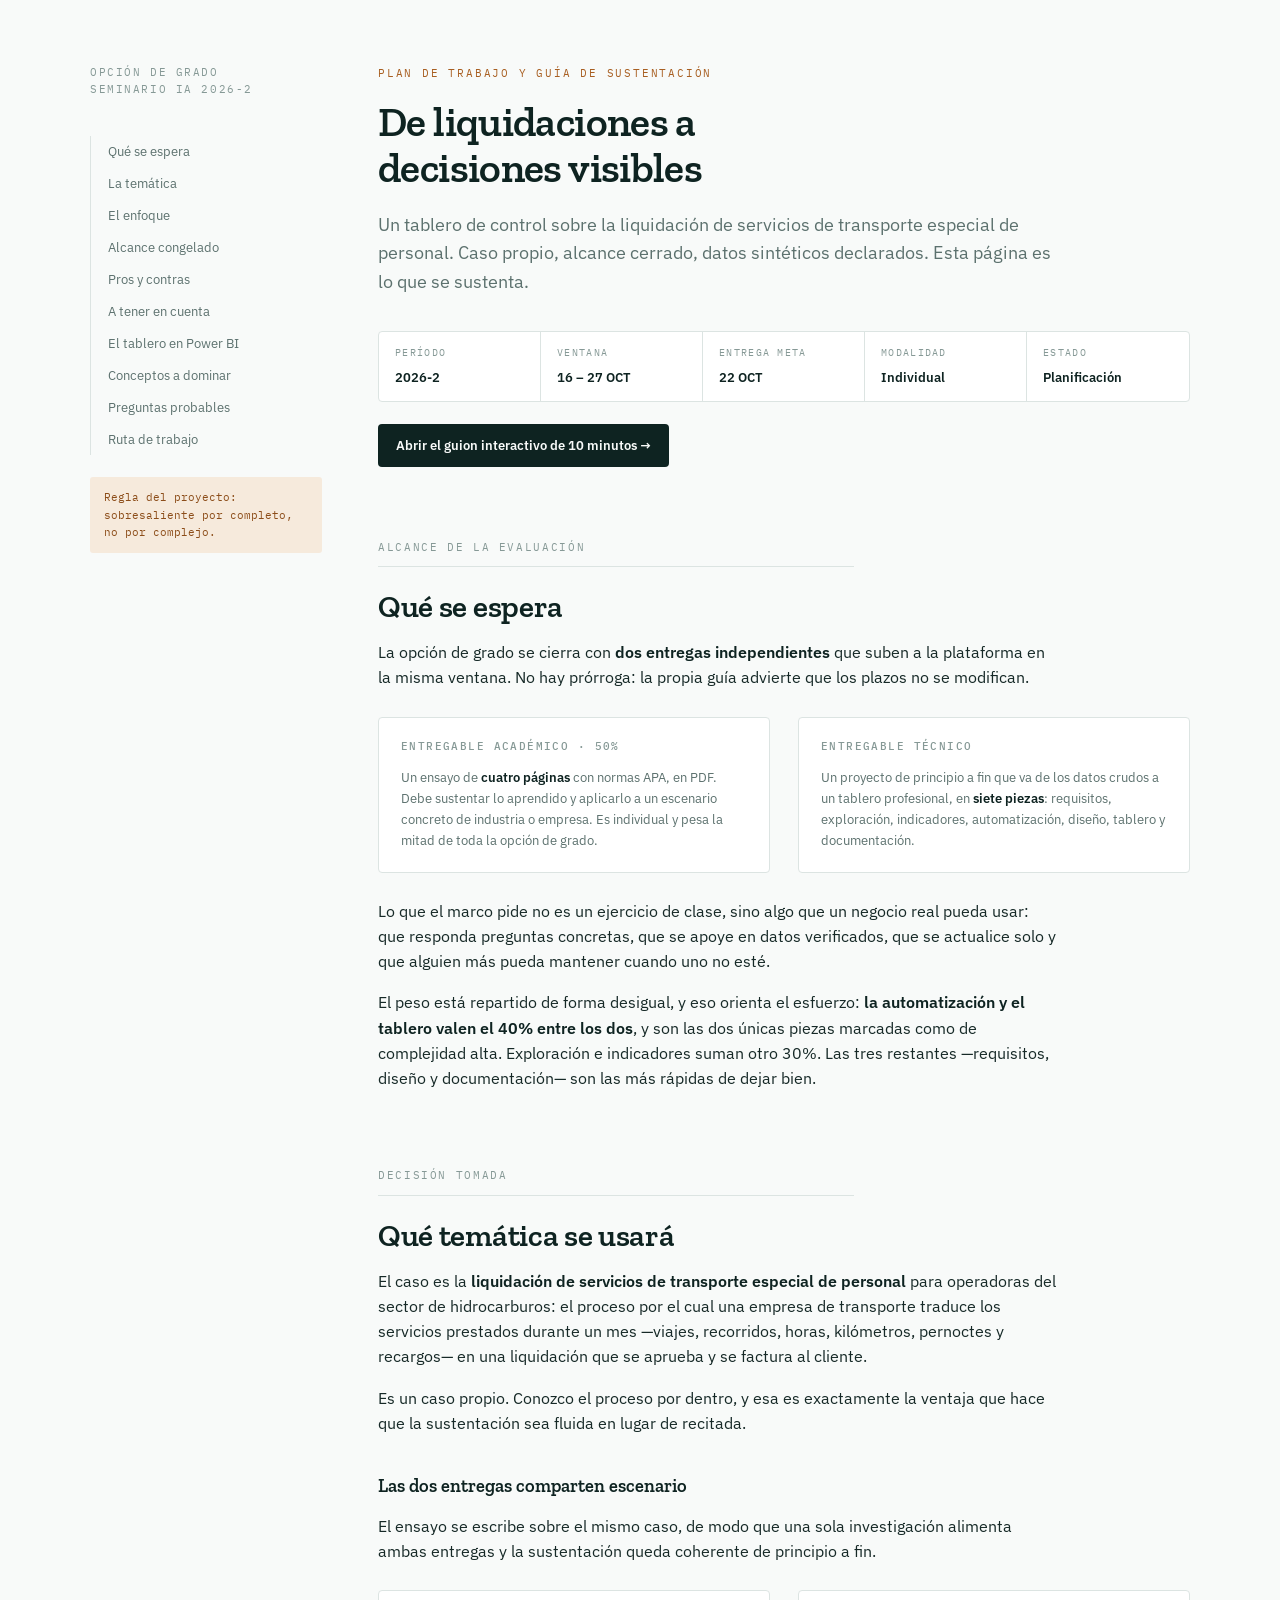
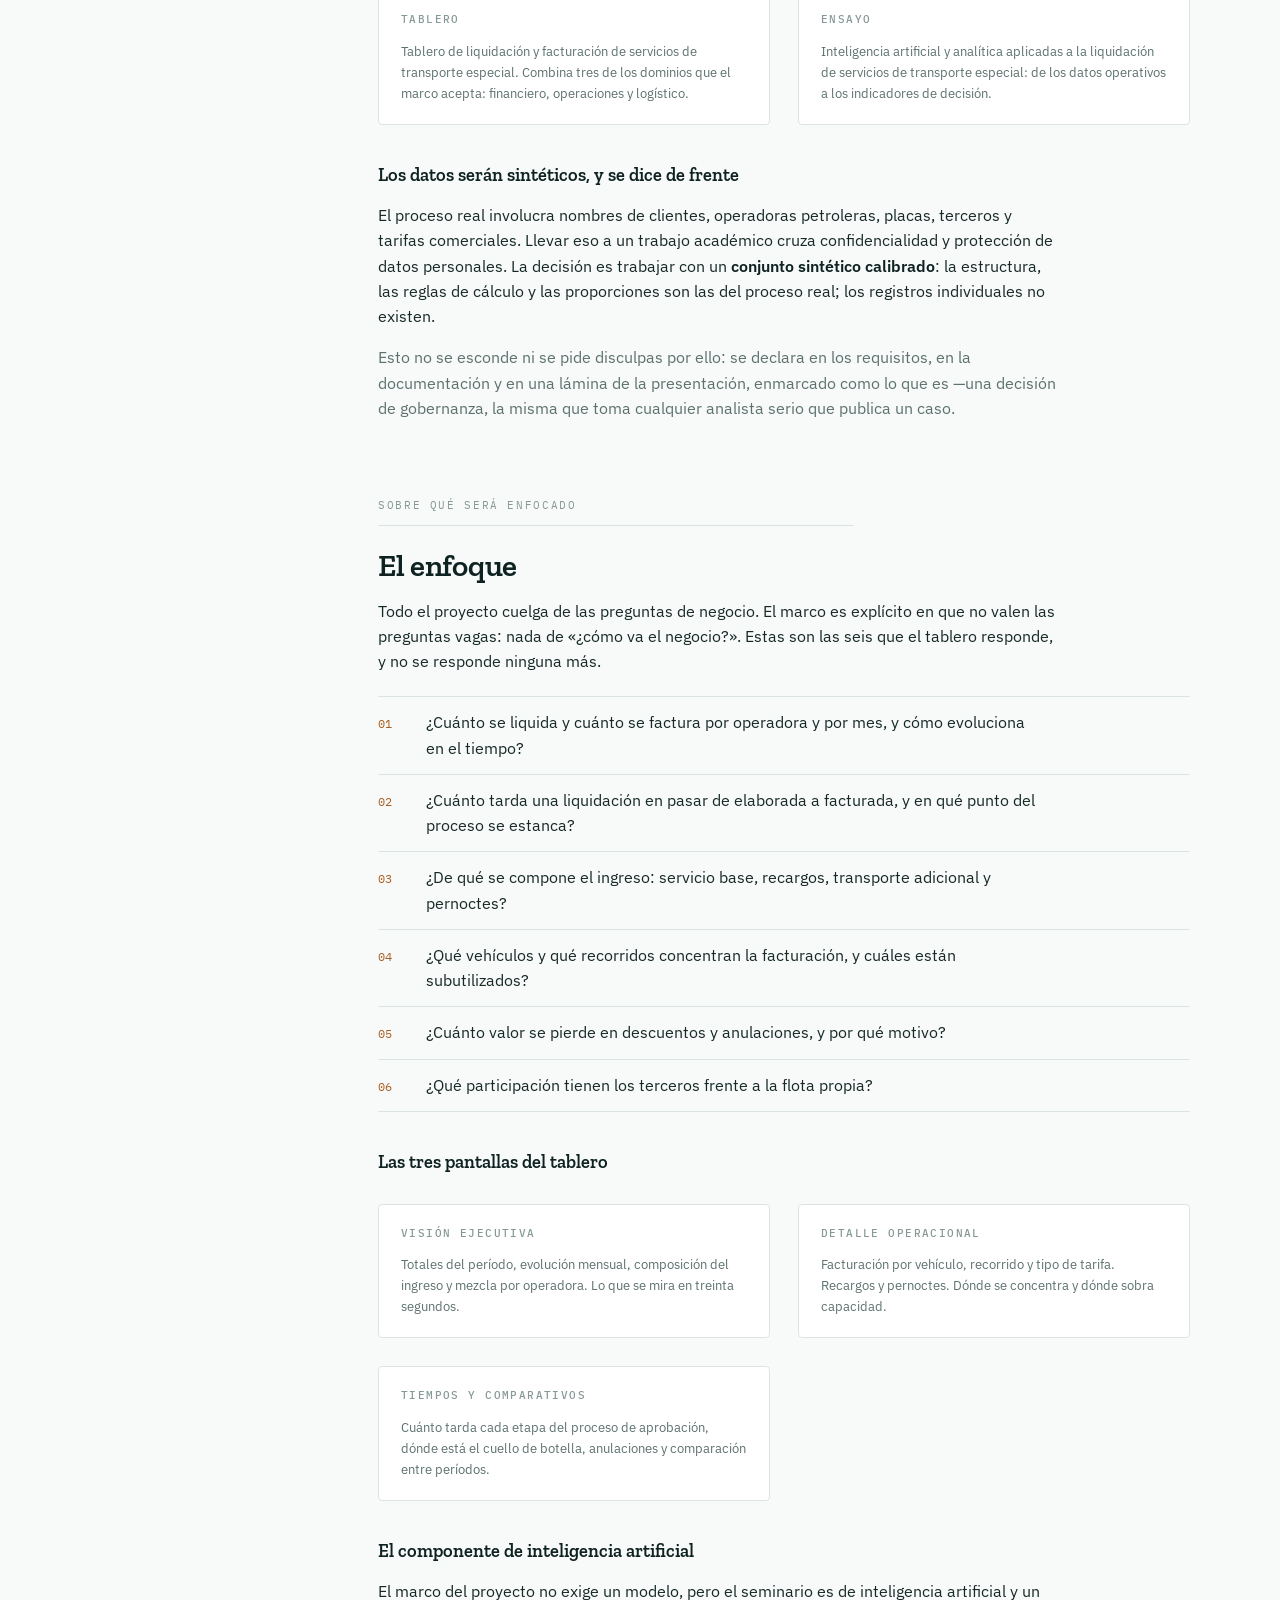
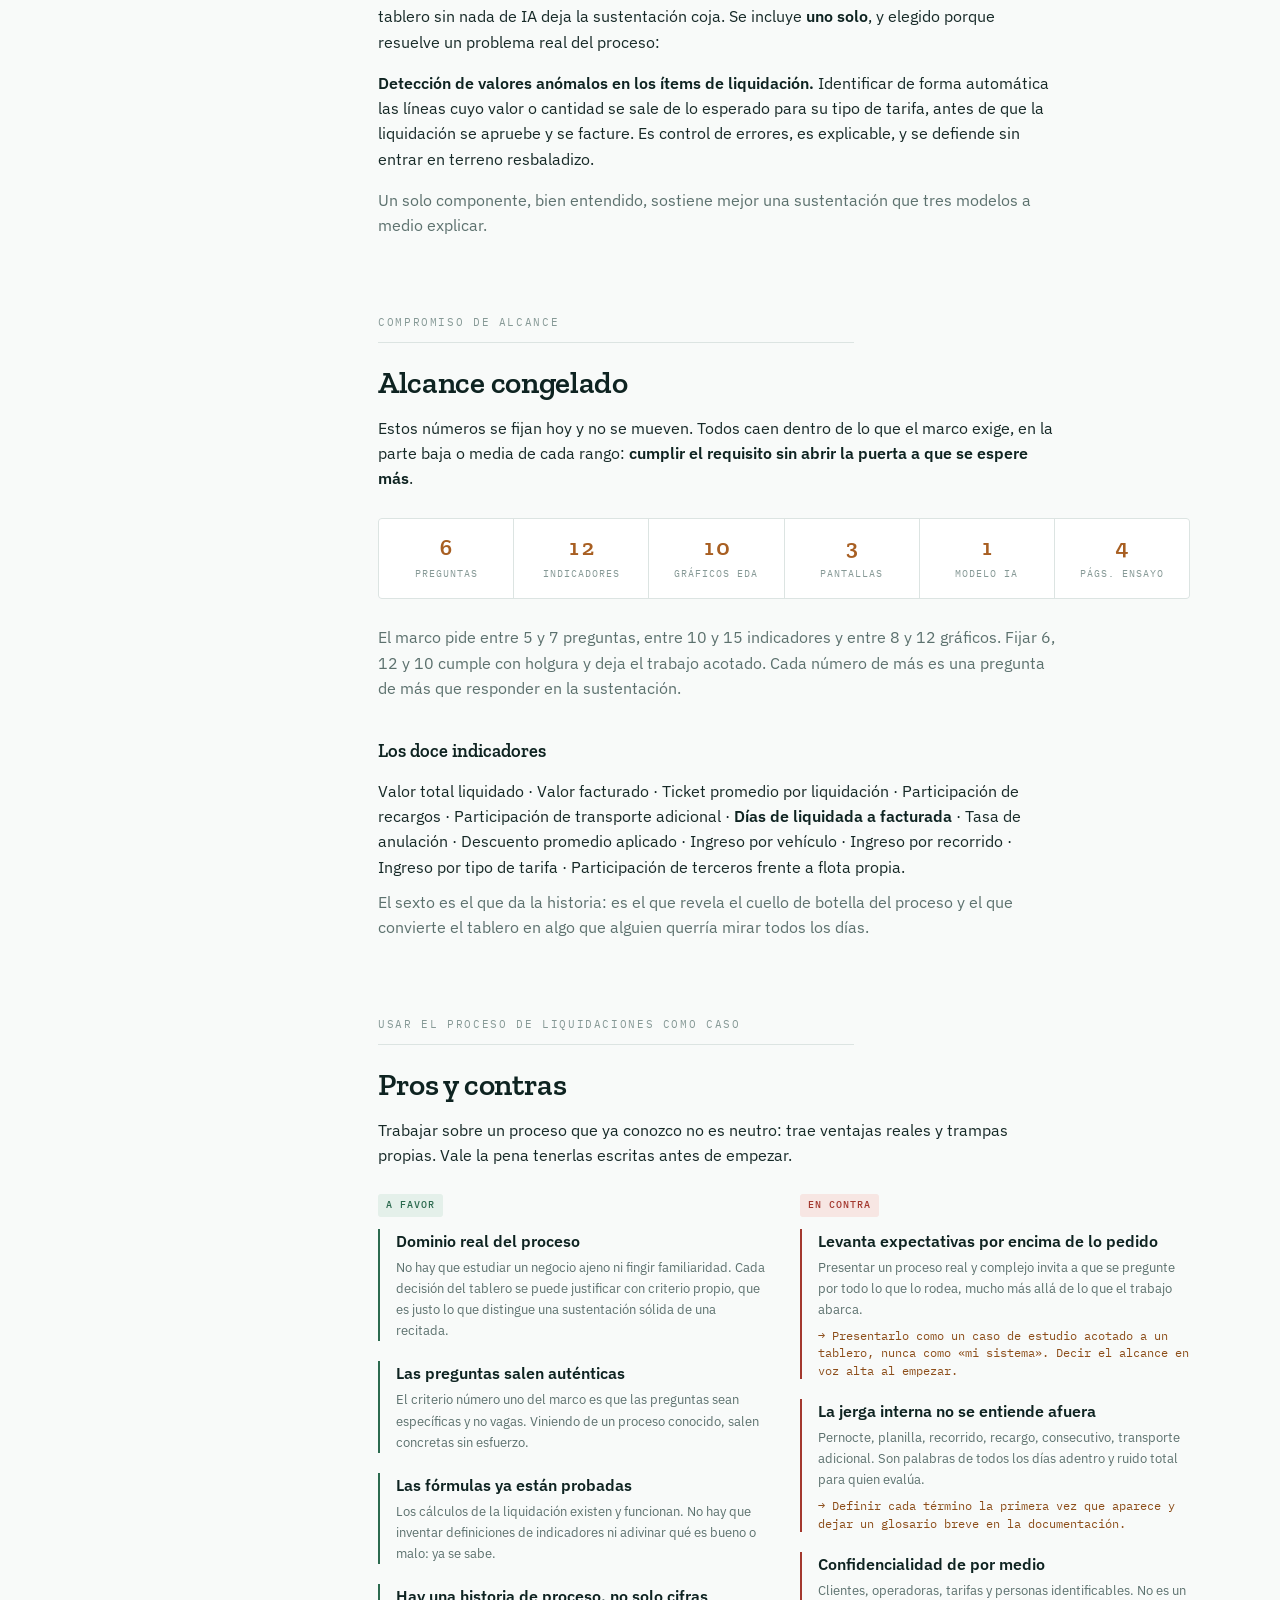
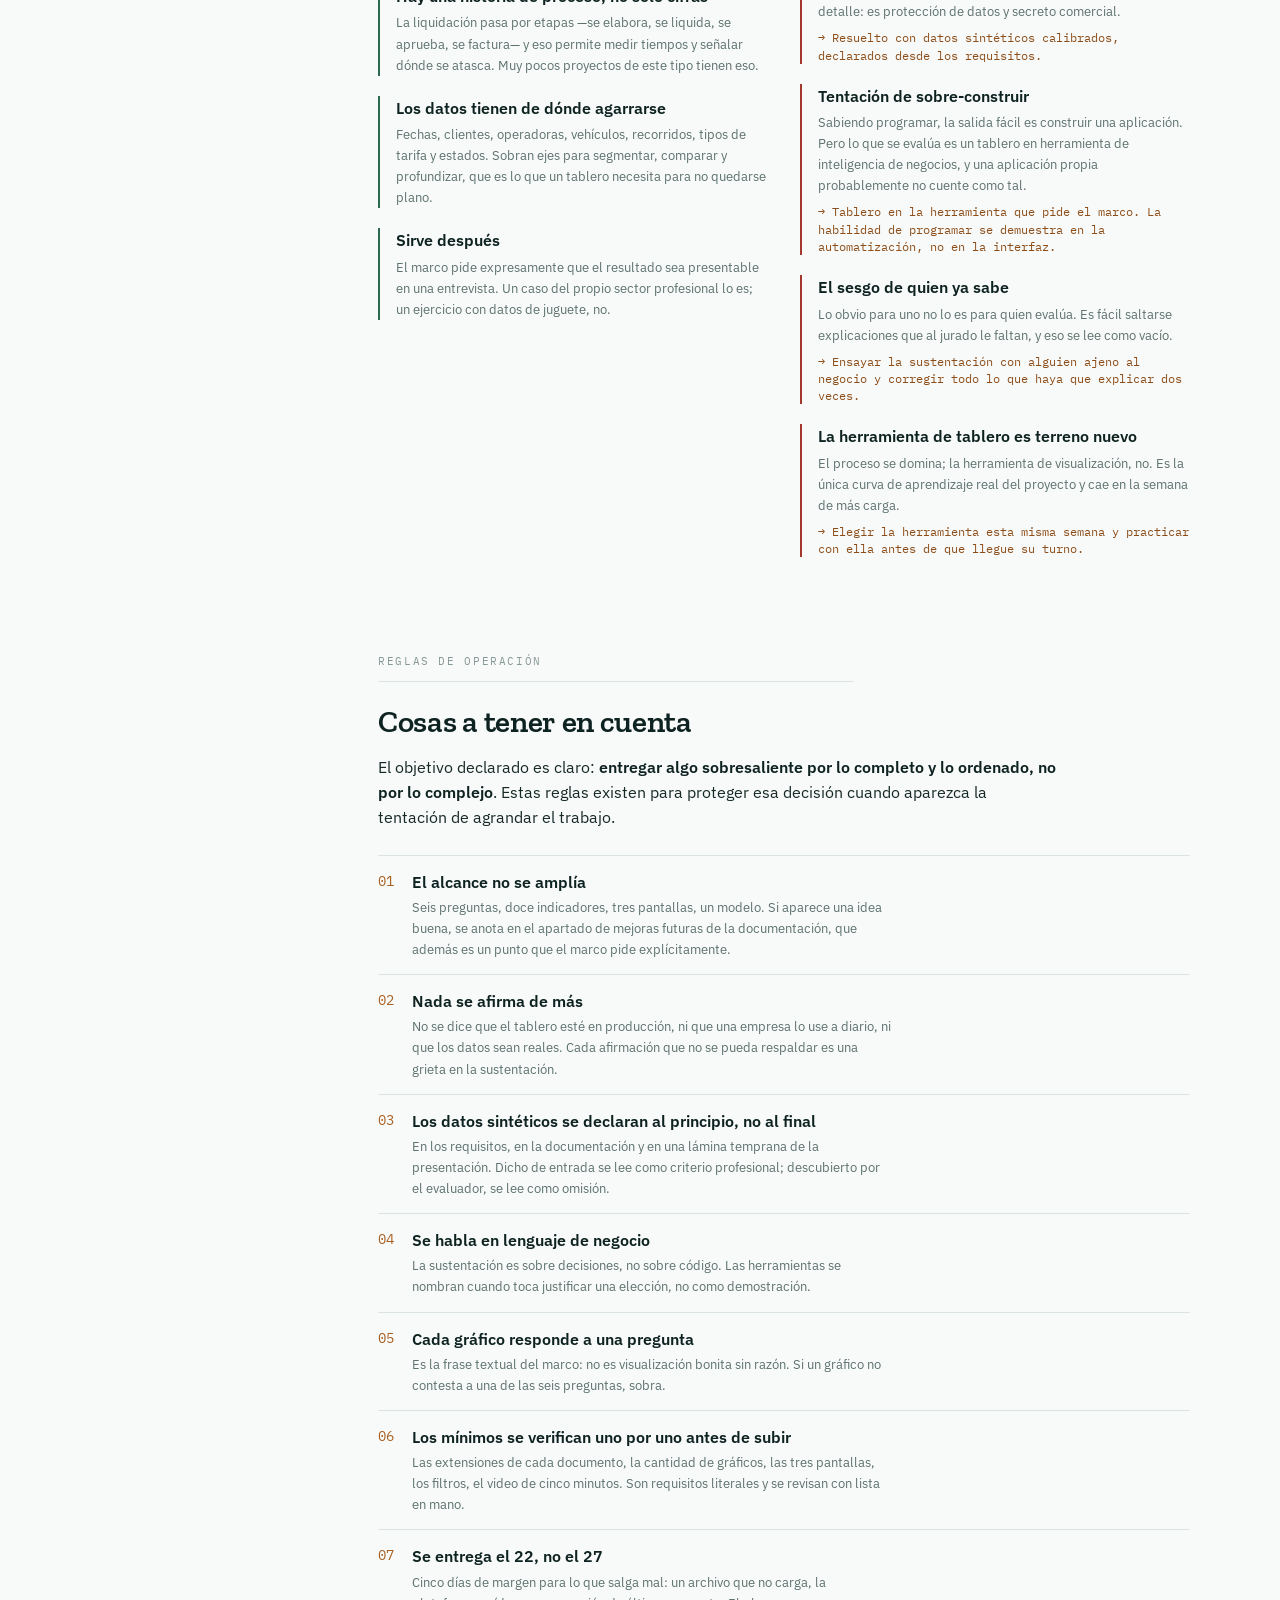
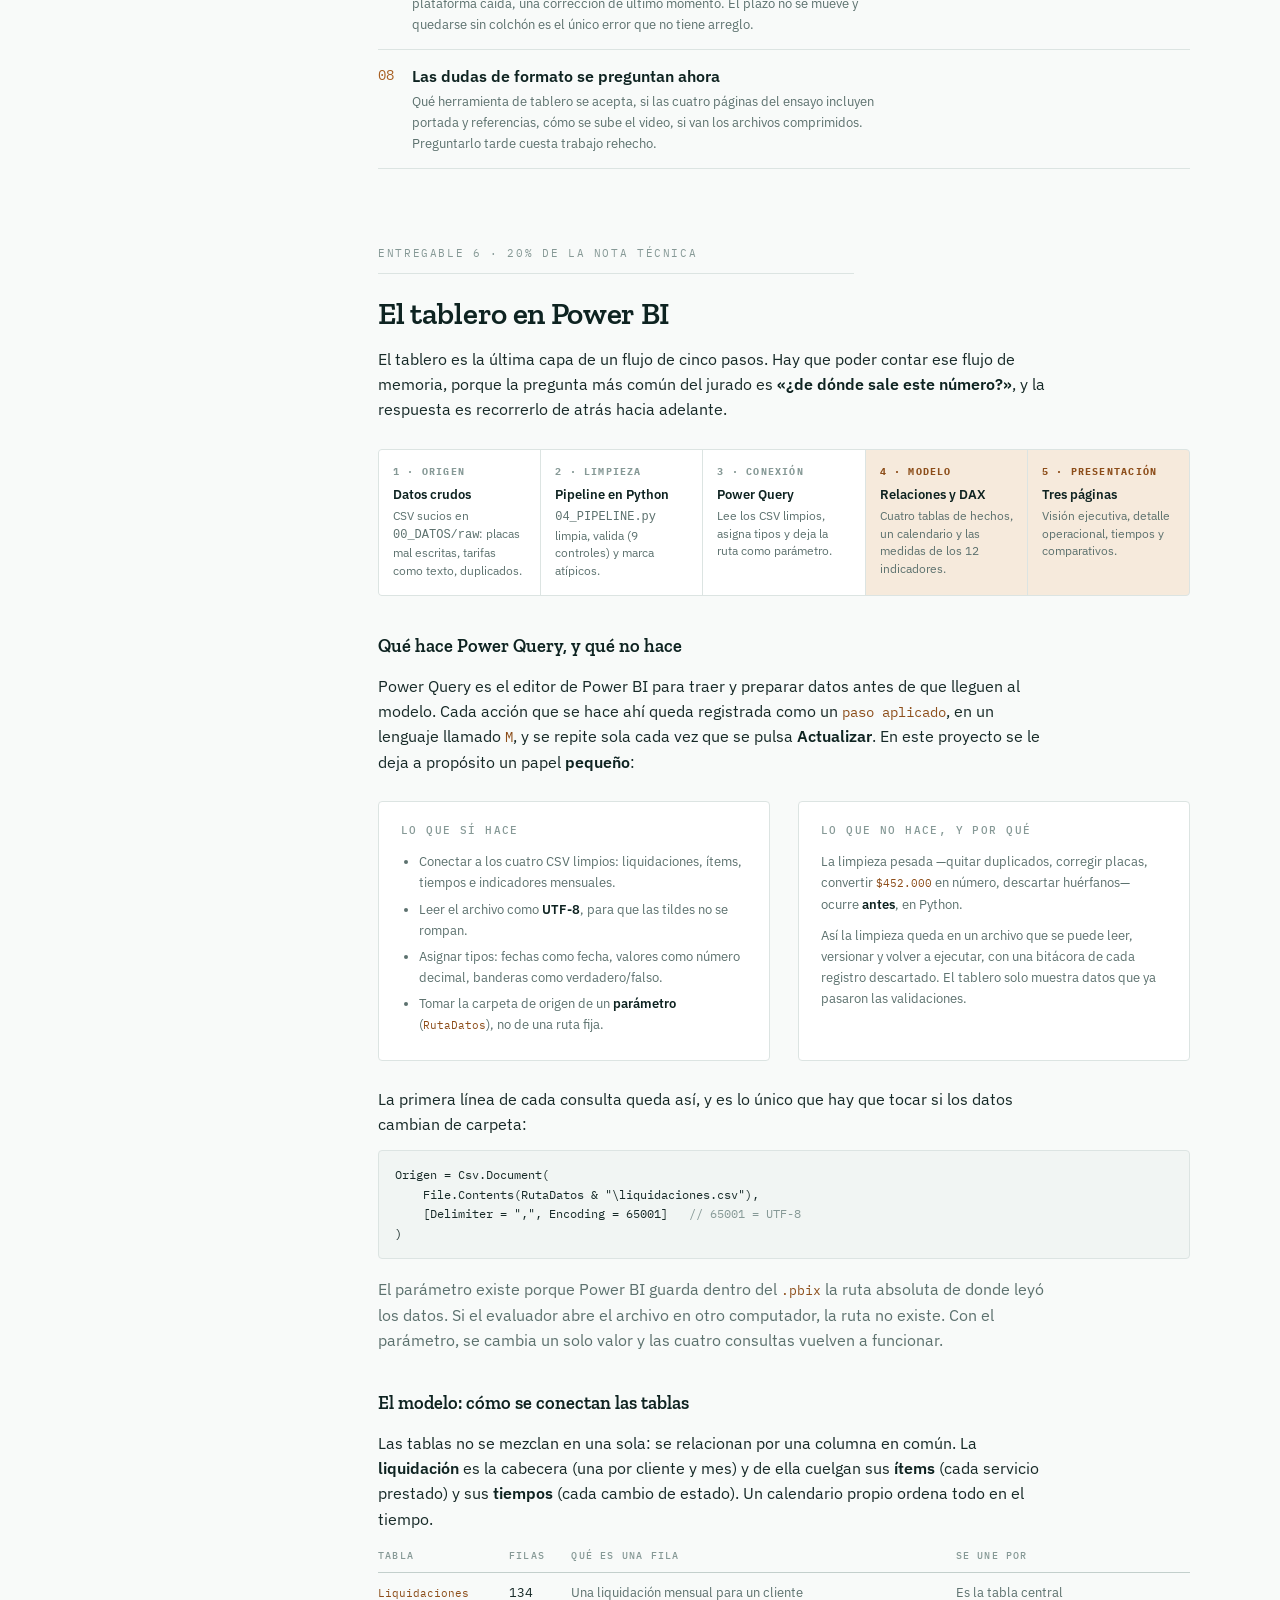
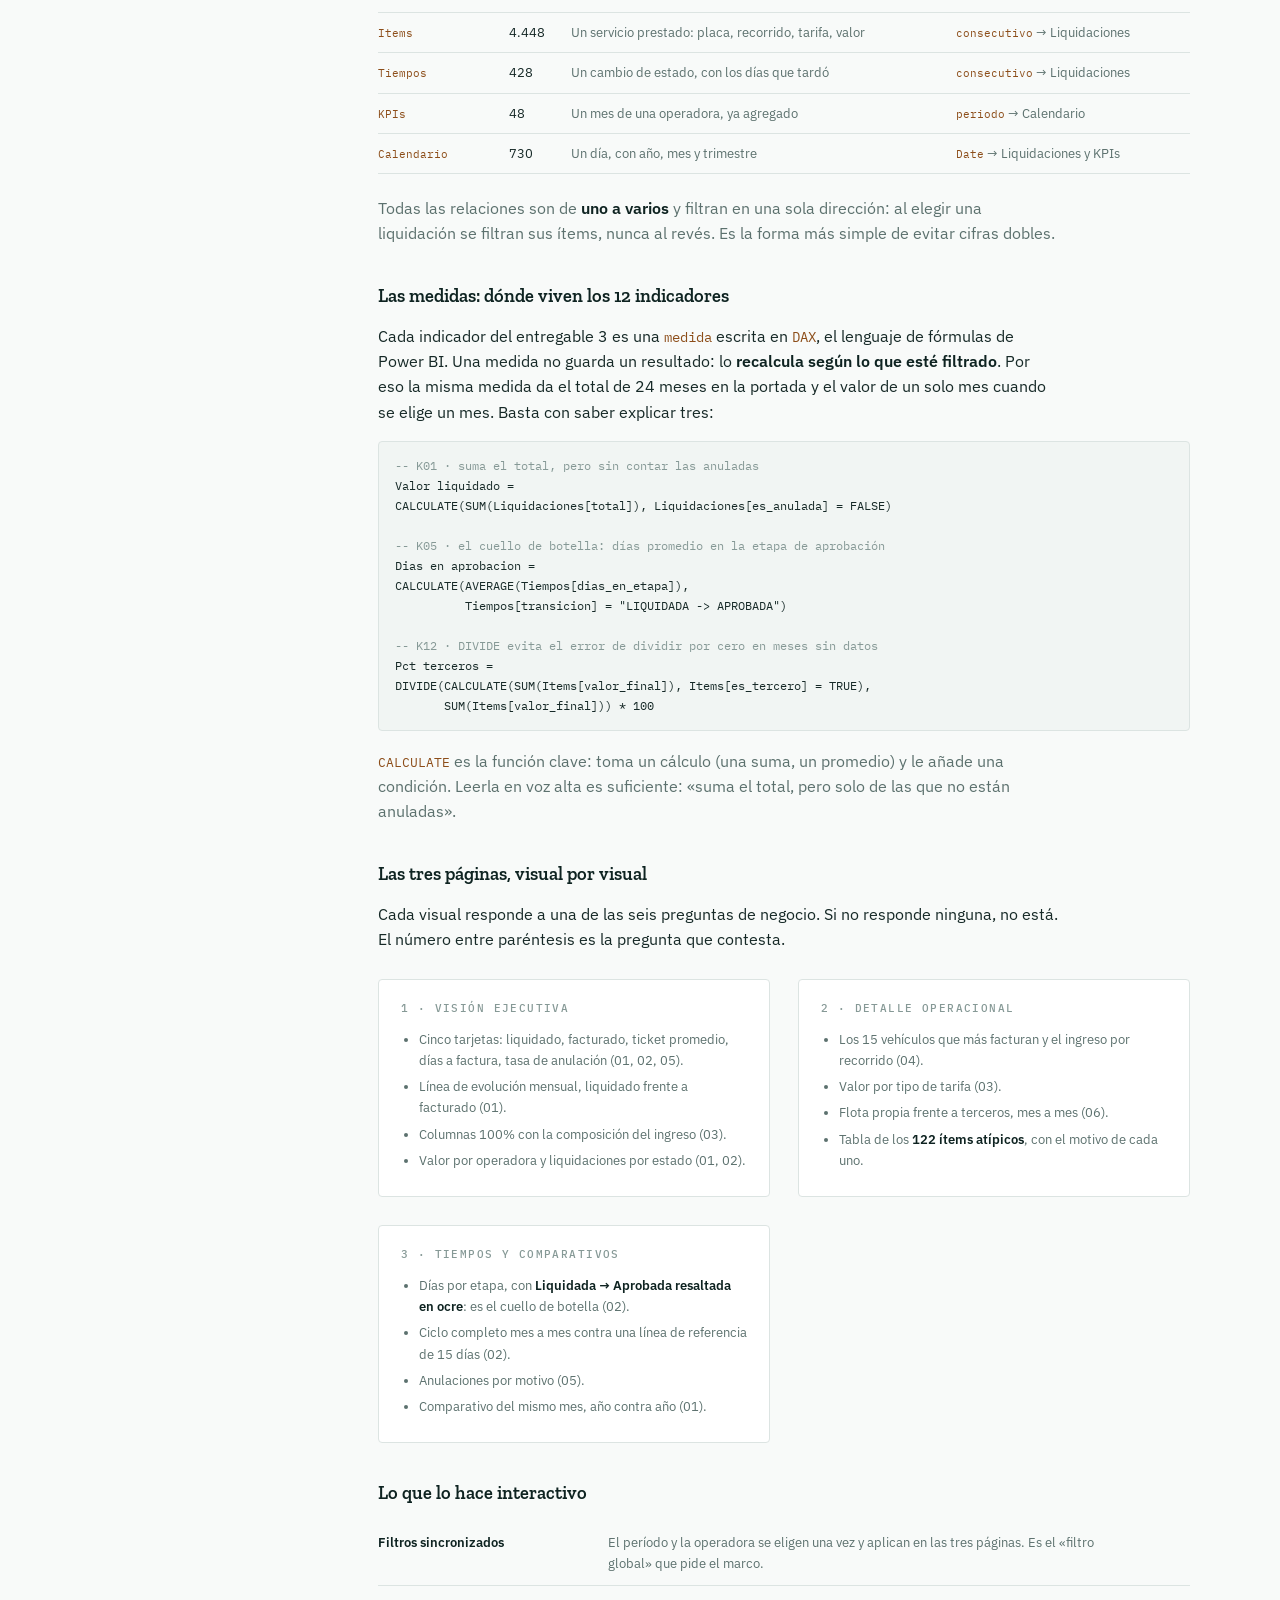
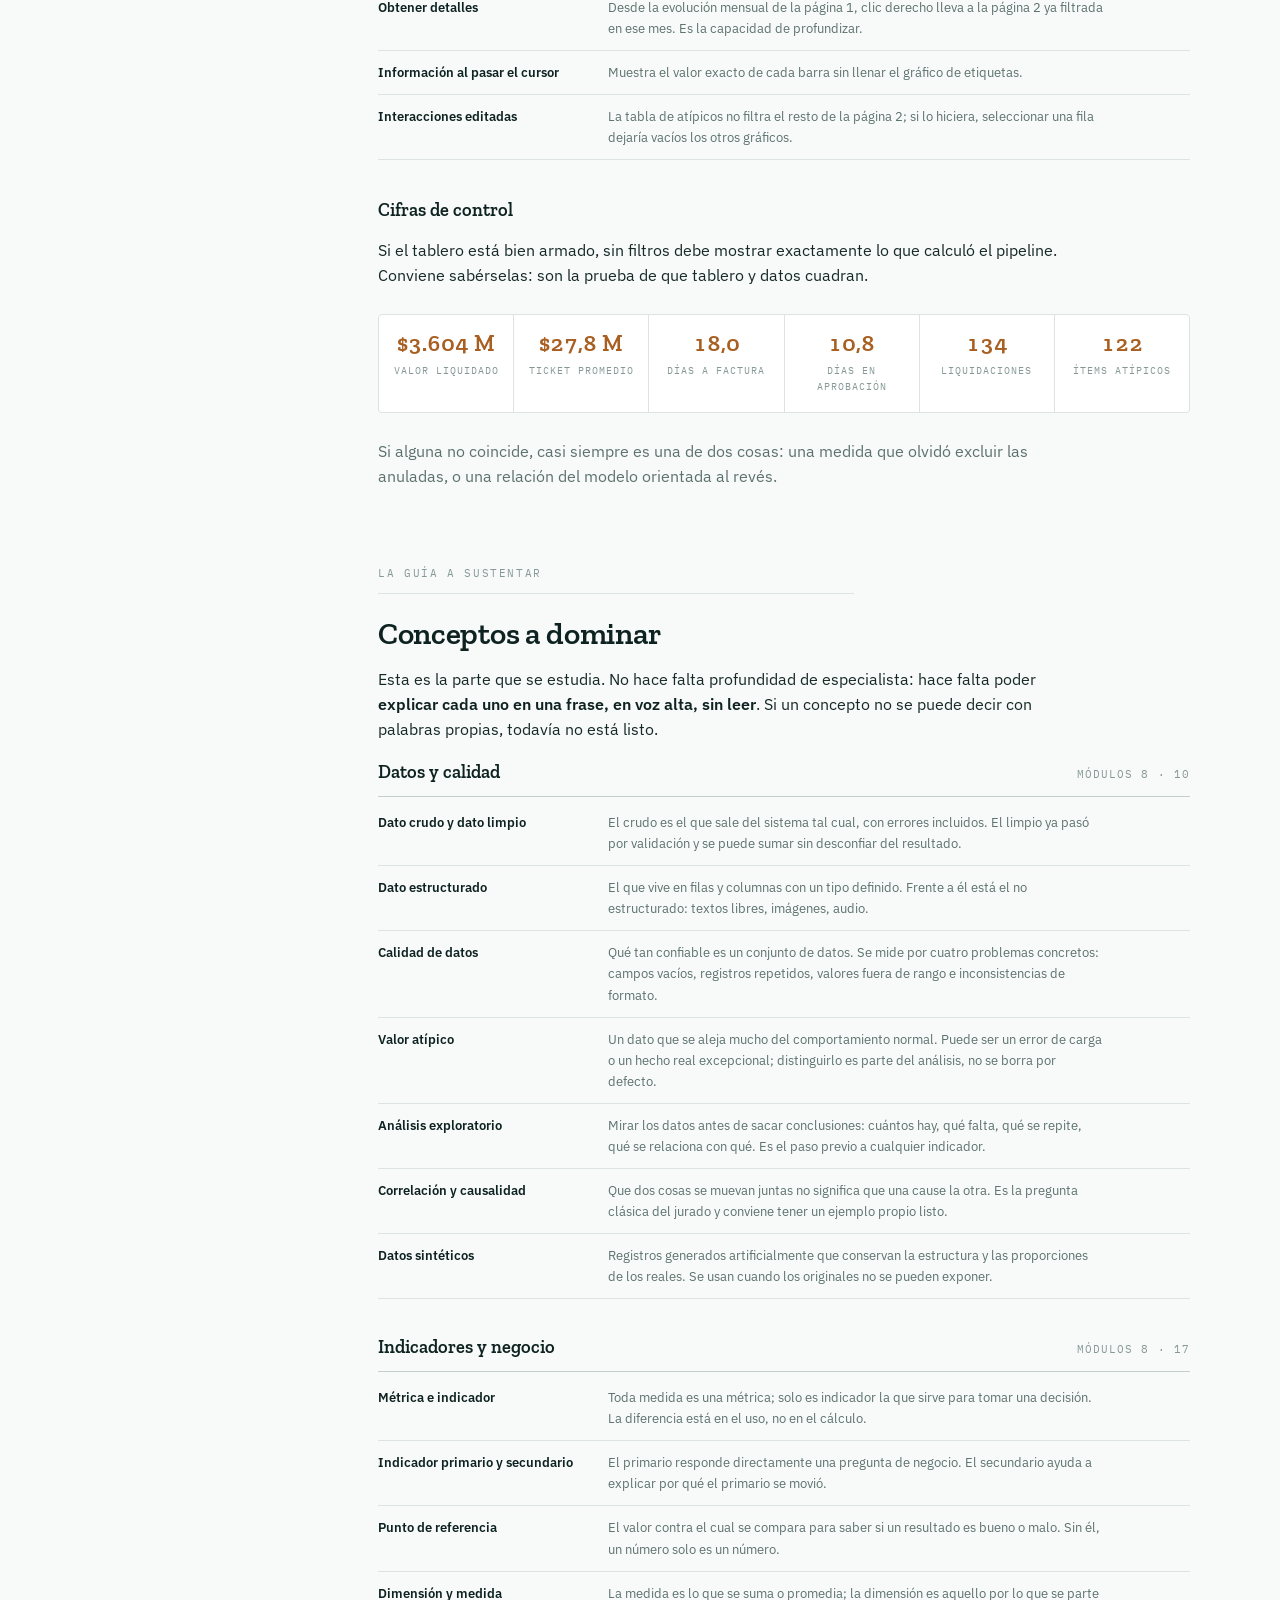
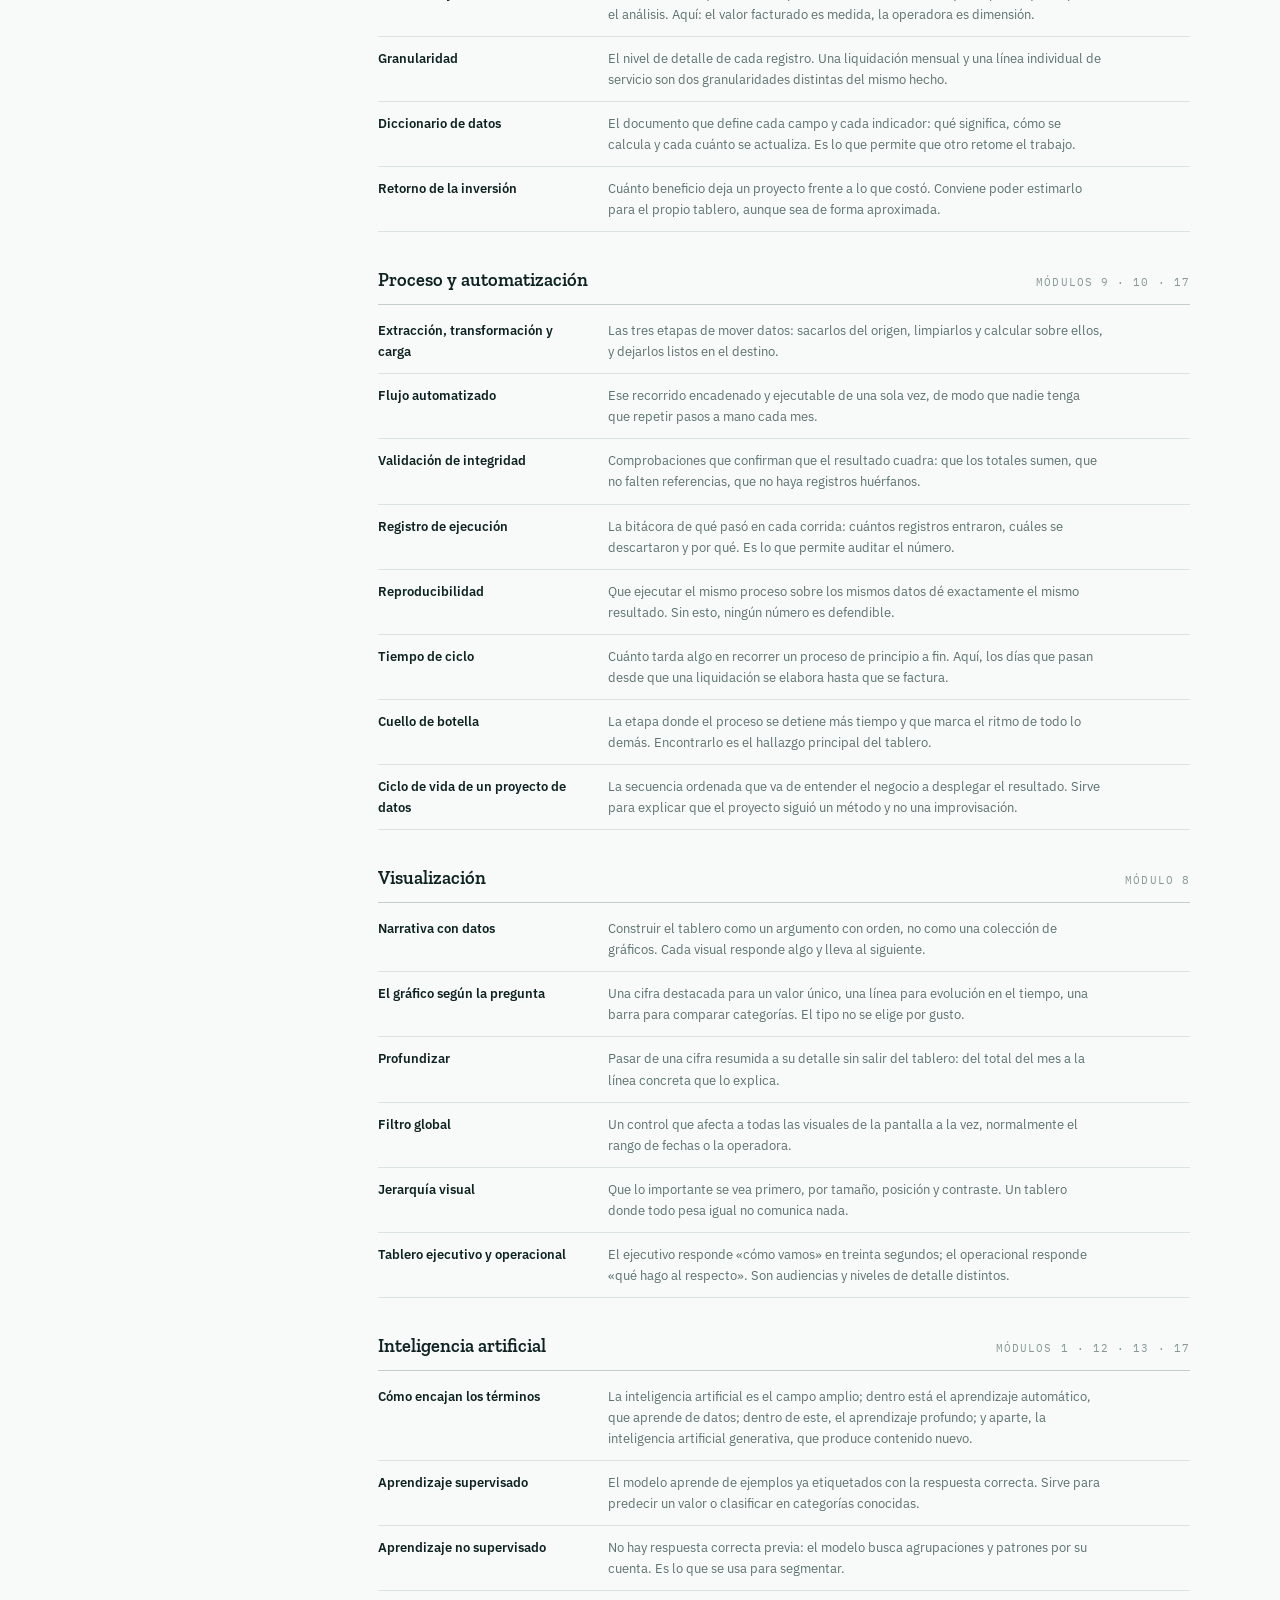
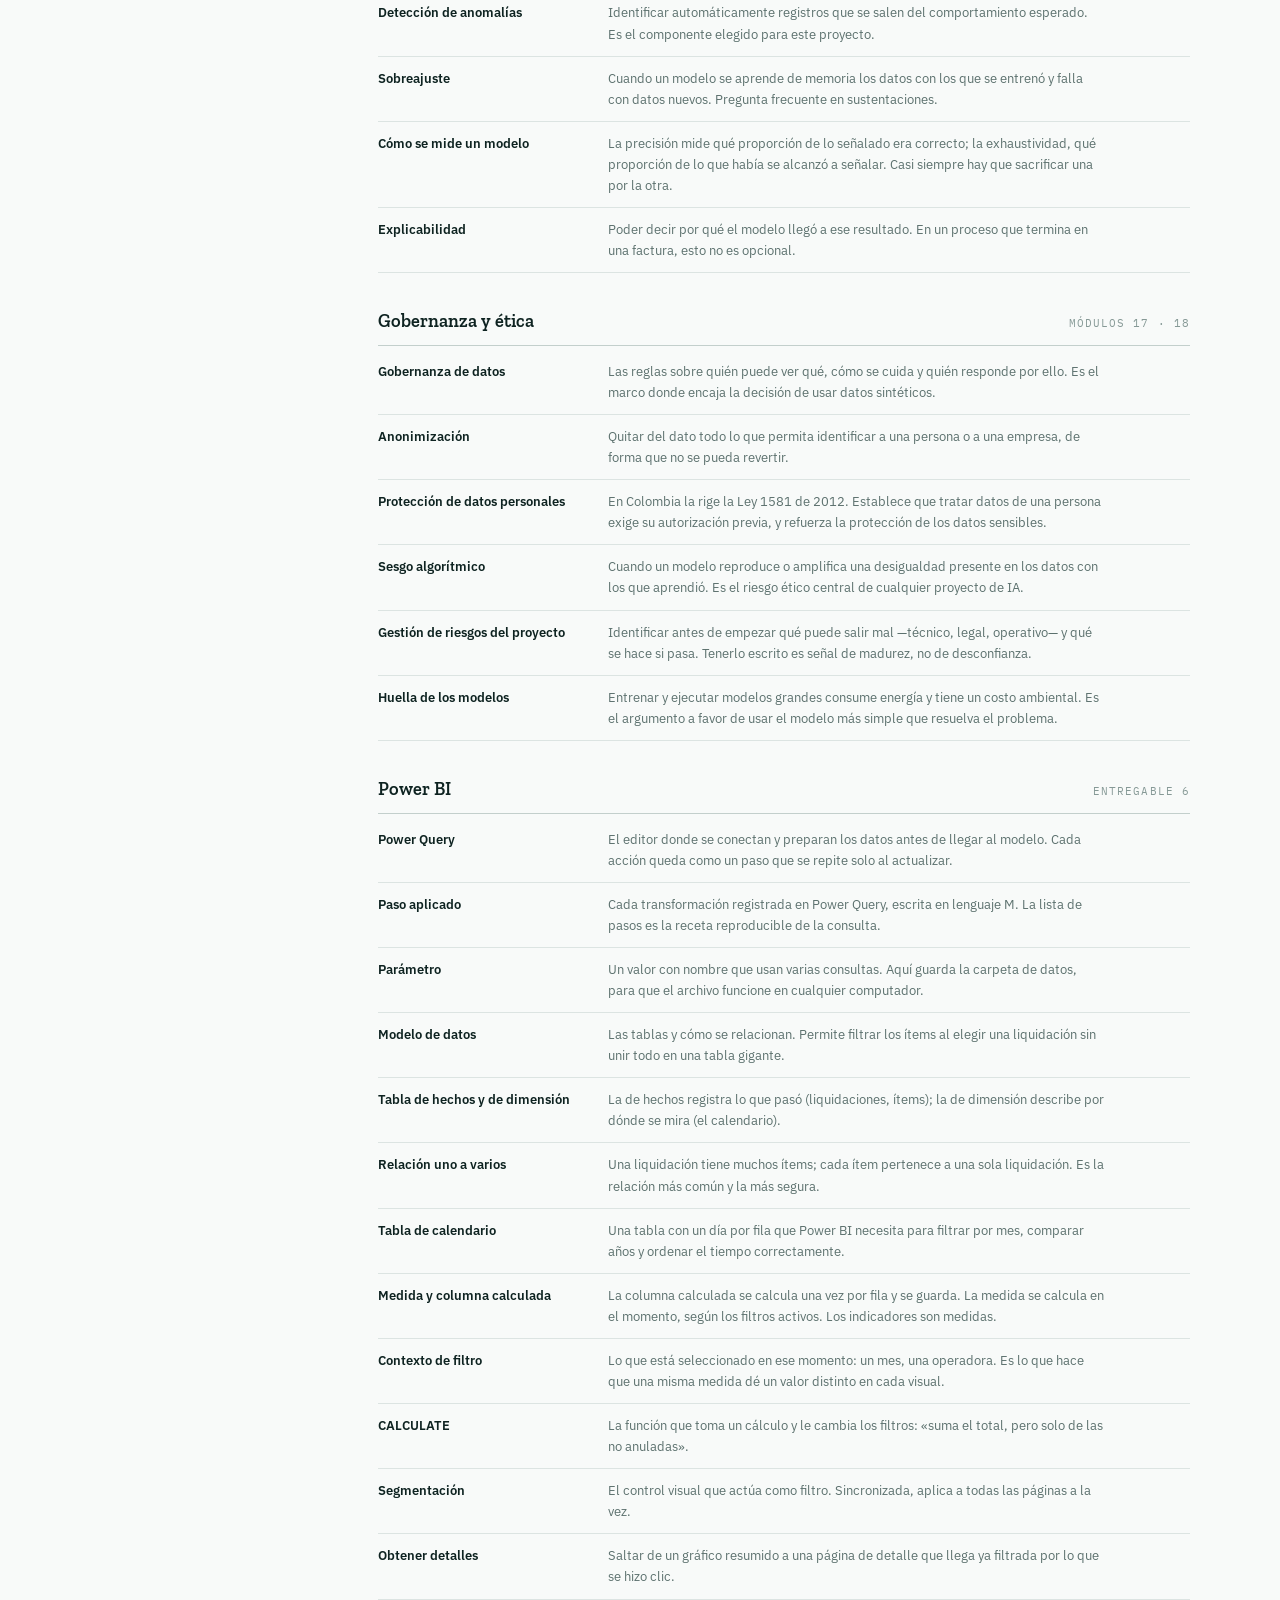
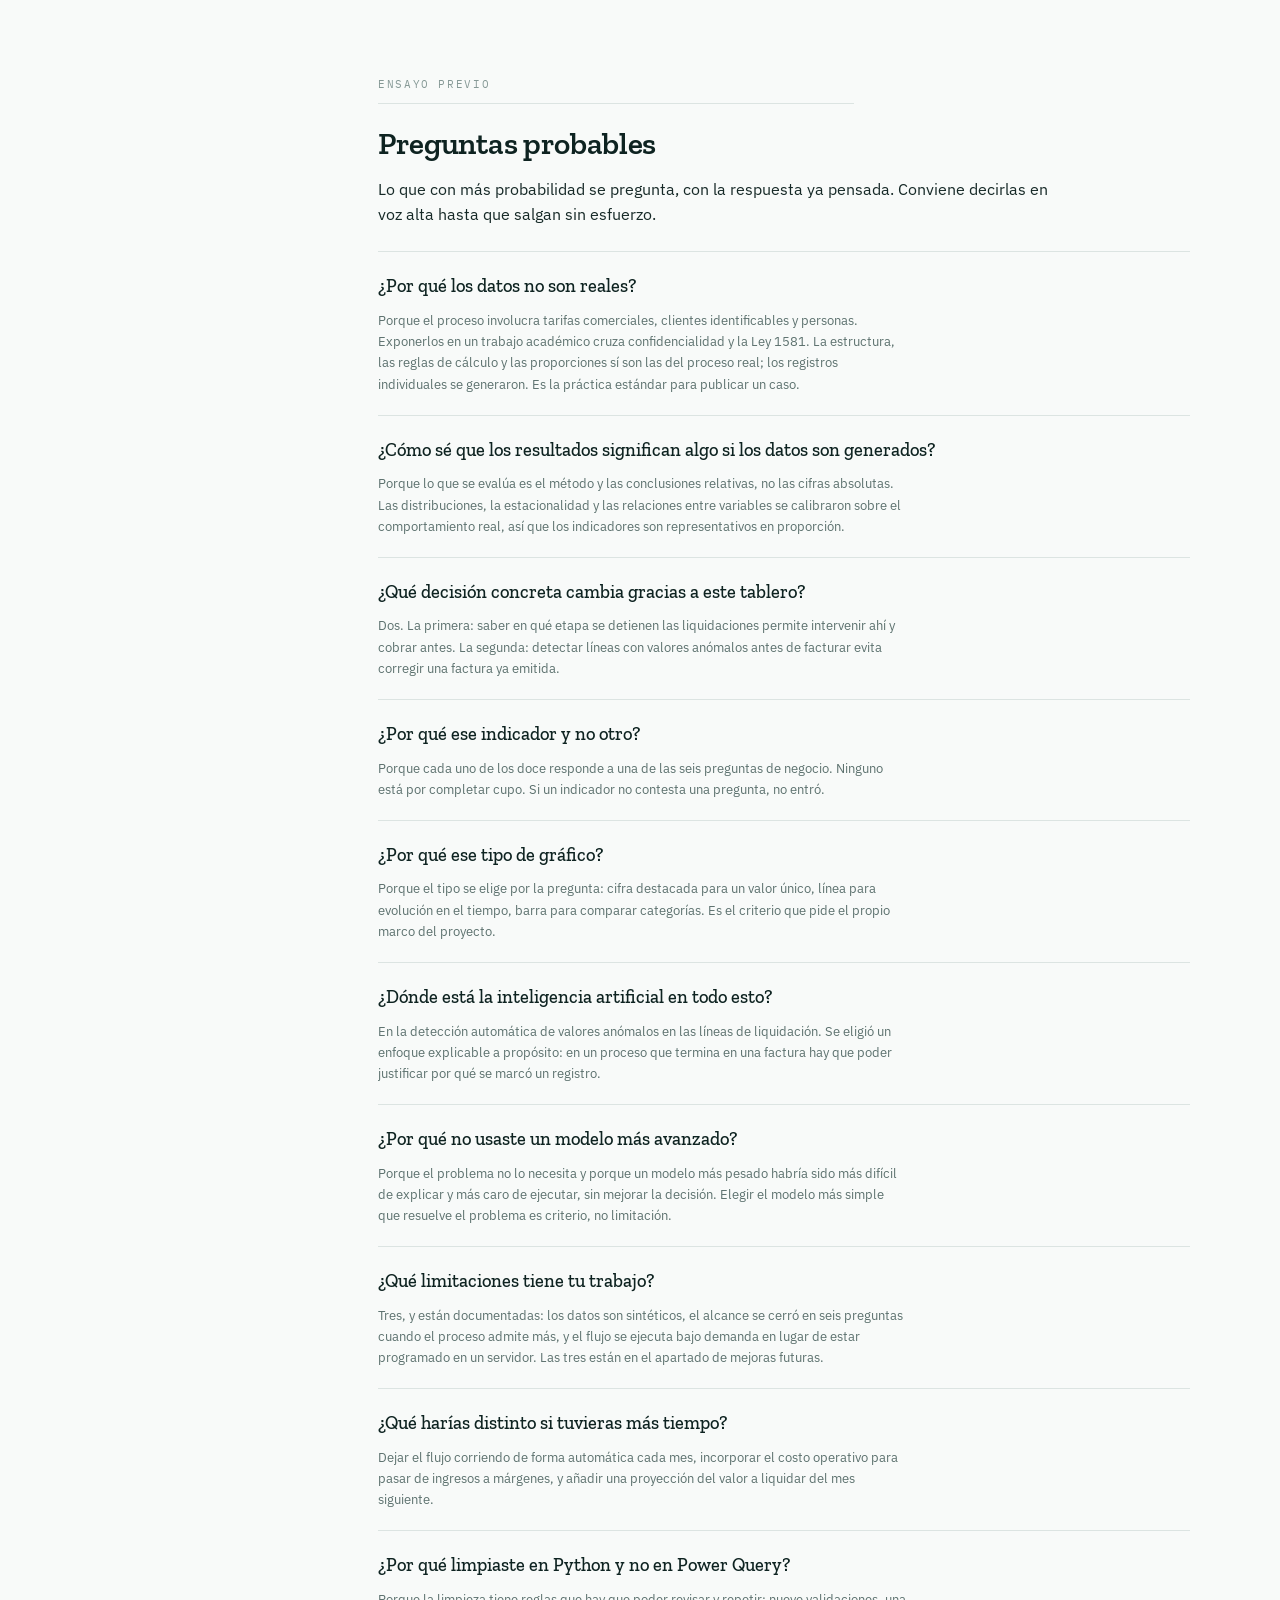
==== commit 177a01a8: "Publica desde opcion-grado-seminario-ia@dbd975d" ====
--- a/index.html
+++ b/index.html
@@ -593,6 +593,19 @@
   @media (max-width: 880px) {
     .flow { grid-template-columns: minmax(0, 1fr); }
   }
+
+  .cta-row { margin: 22px 0 0; }
+  .cta {
+    display: inline-block;
+    background: var(--ink-strong);
+    color: var(--ground);
+    text-decoration: none;
+    font-weight: 600;
+    font-size: var(--step--1);
+    padding: 11px 18px;
+    border-radius: 4px;
+  }
+  .cta:hover { background: var(--accent-ink); color: #fff; }
 
   a { color: var(--accent-ink); }
 
@@ -679,6 +692,7 @@
         <div><dt>Modalidad</dt><dd>Individual</dd></div>
         <div><dt>Estado</dt><dd>Planificación</dd></div>
       </dl>
+      <p class="cta-row"><a class="cta" href="guion/">Abrir el guion interactivo de 10 minutos →</a></p>
     </header>
 
     <!-- ─────────────────────────────────────────────────── -->
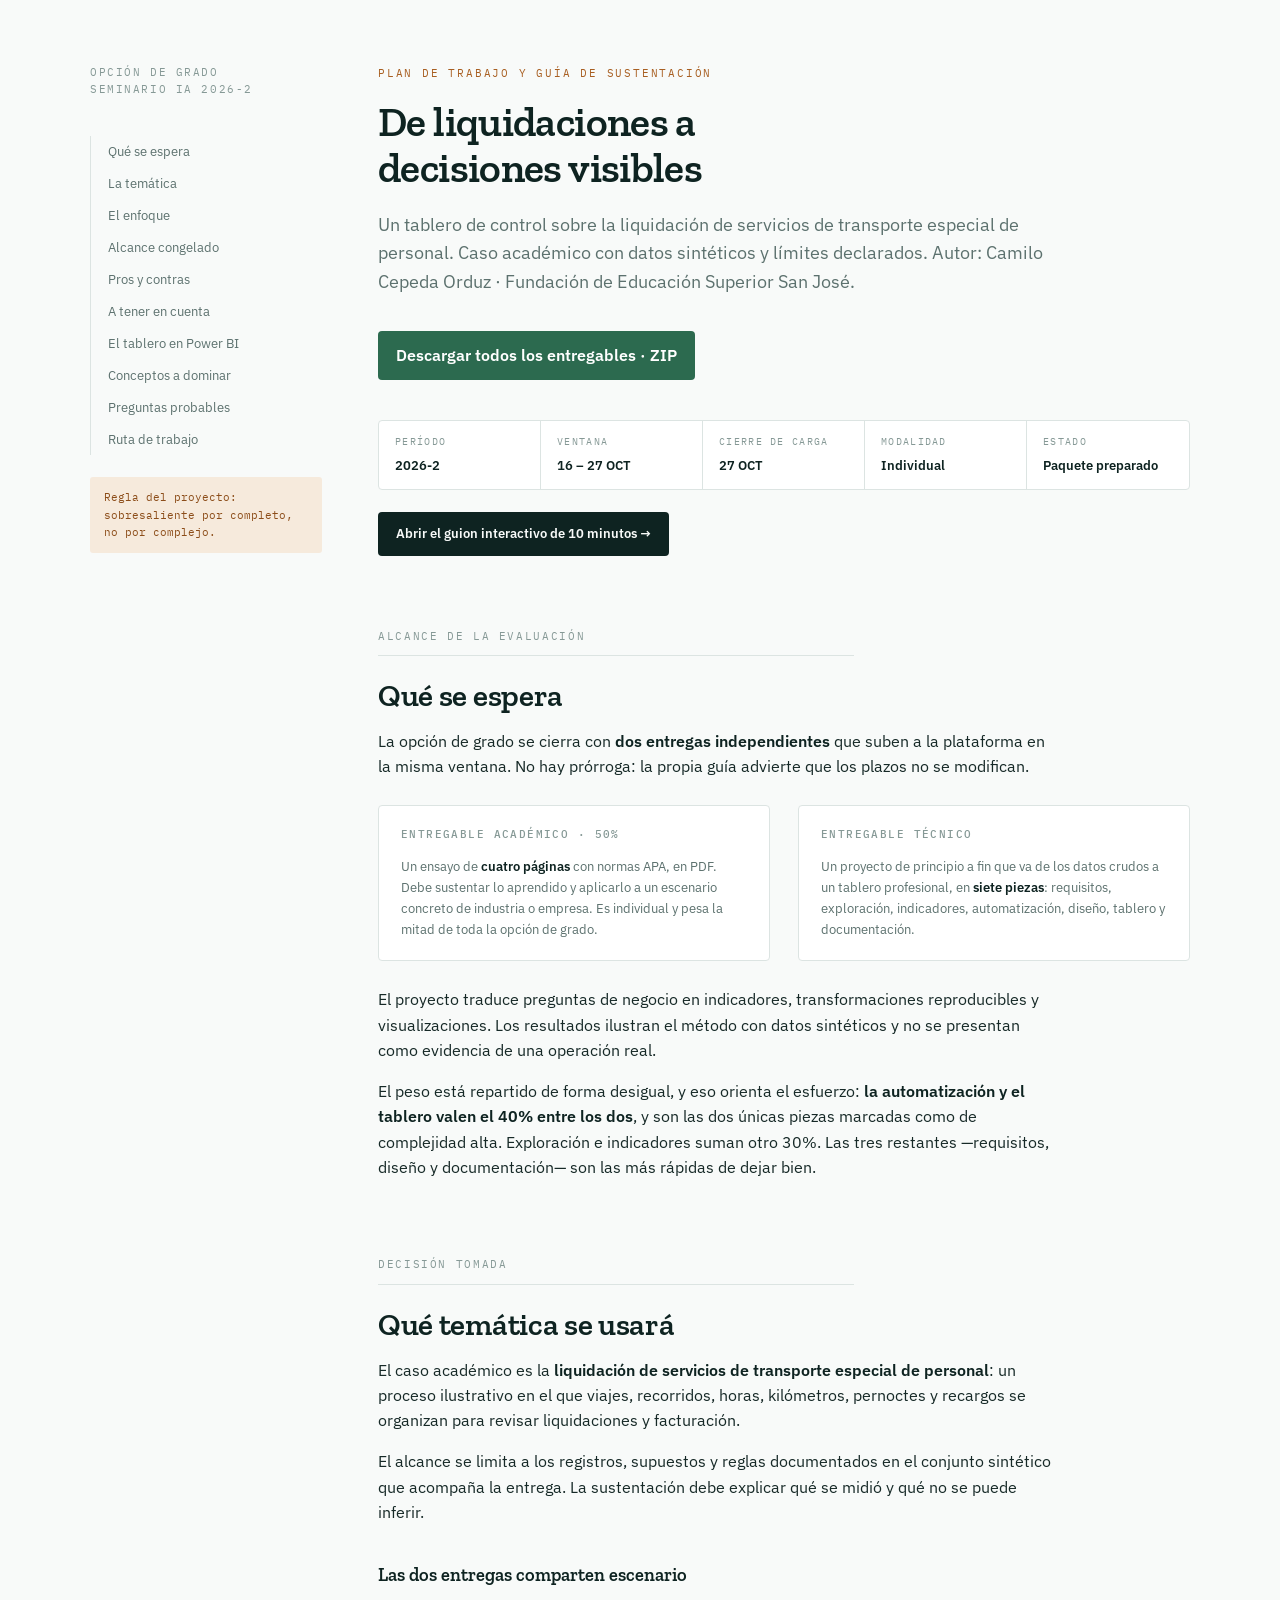
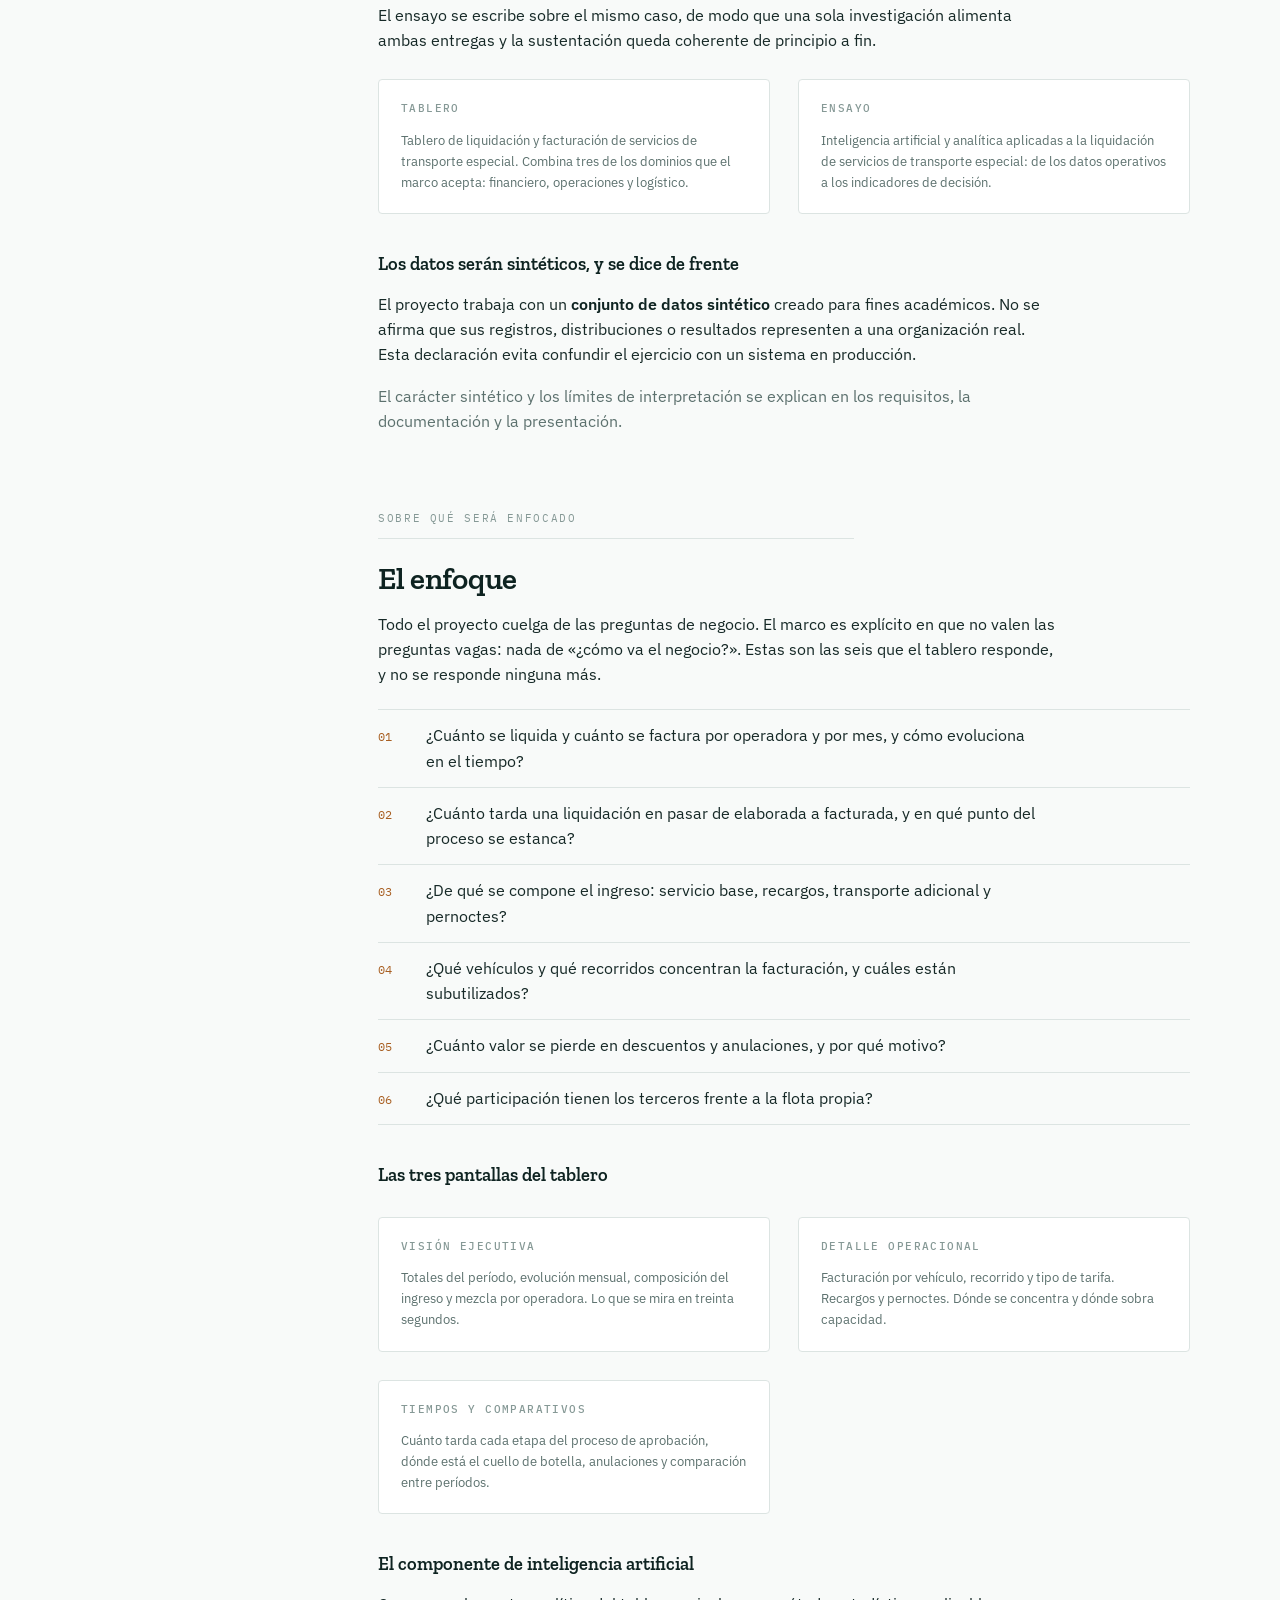
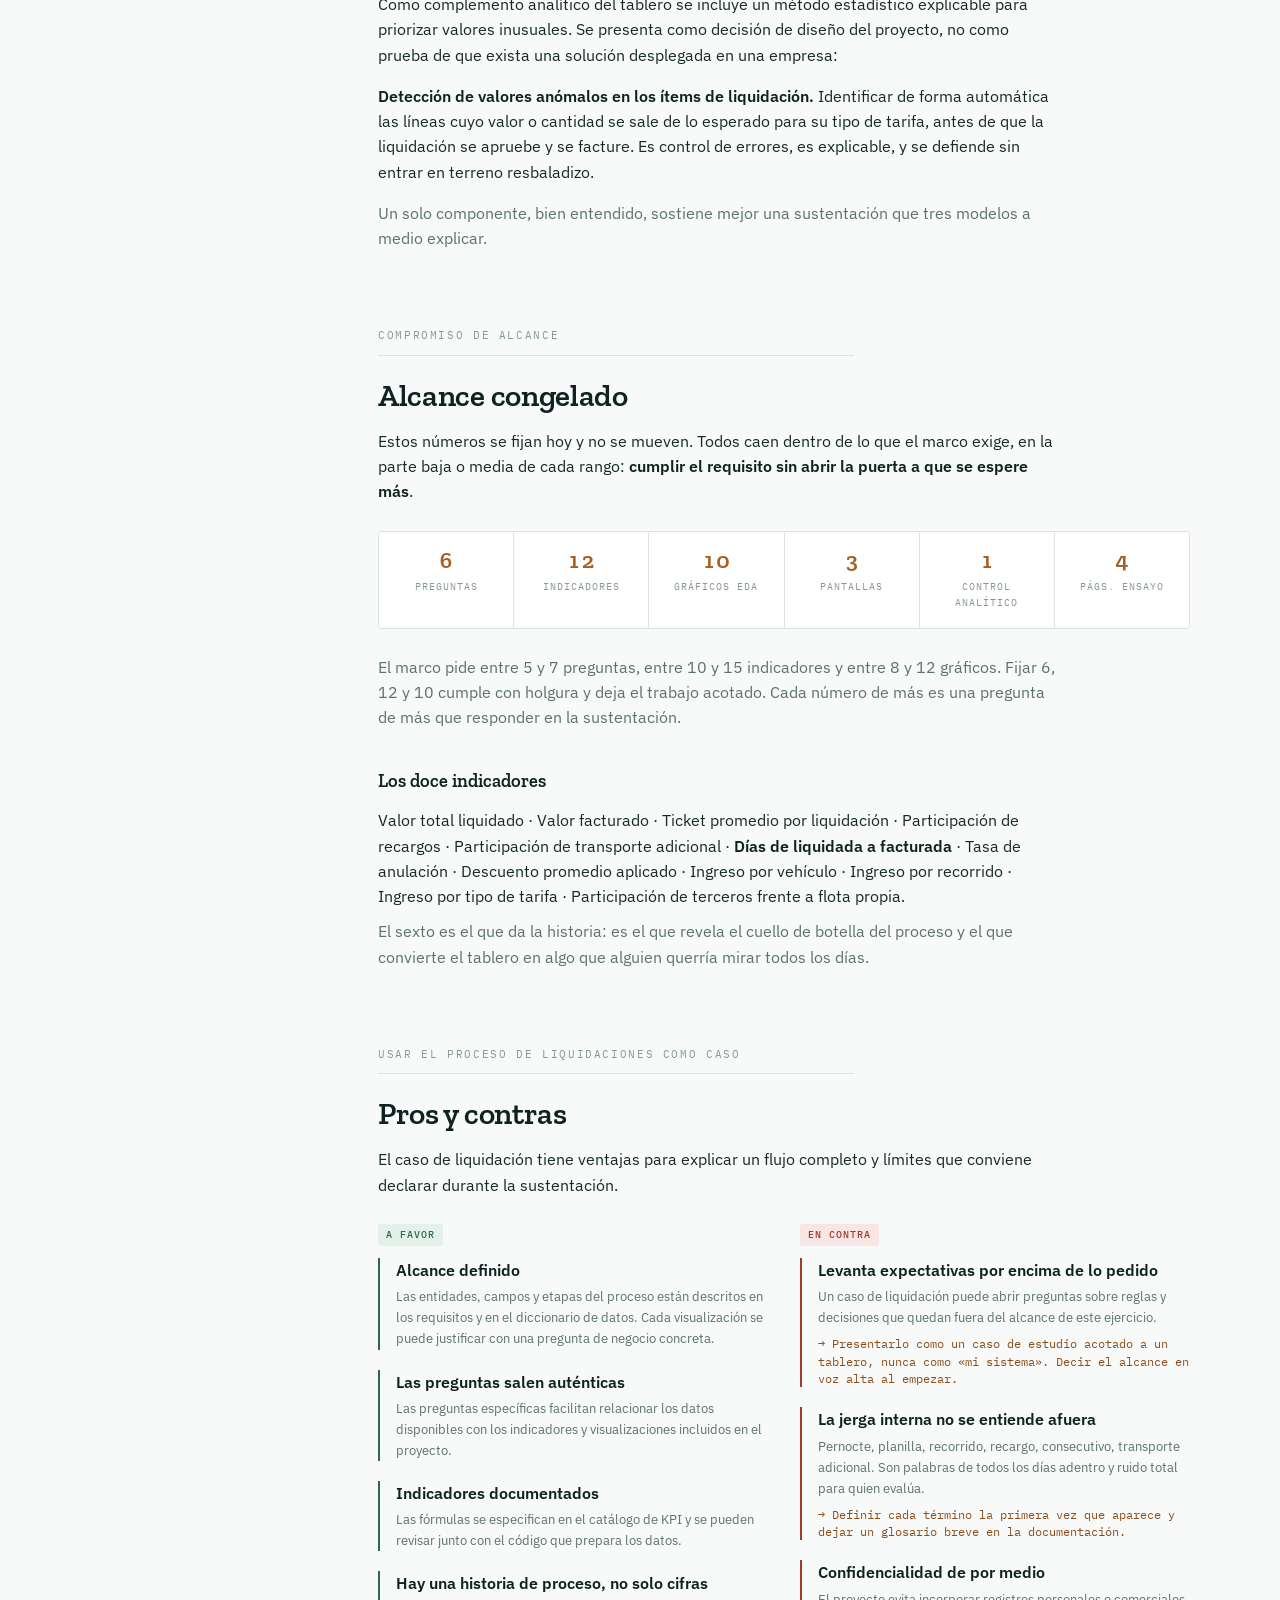
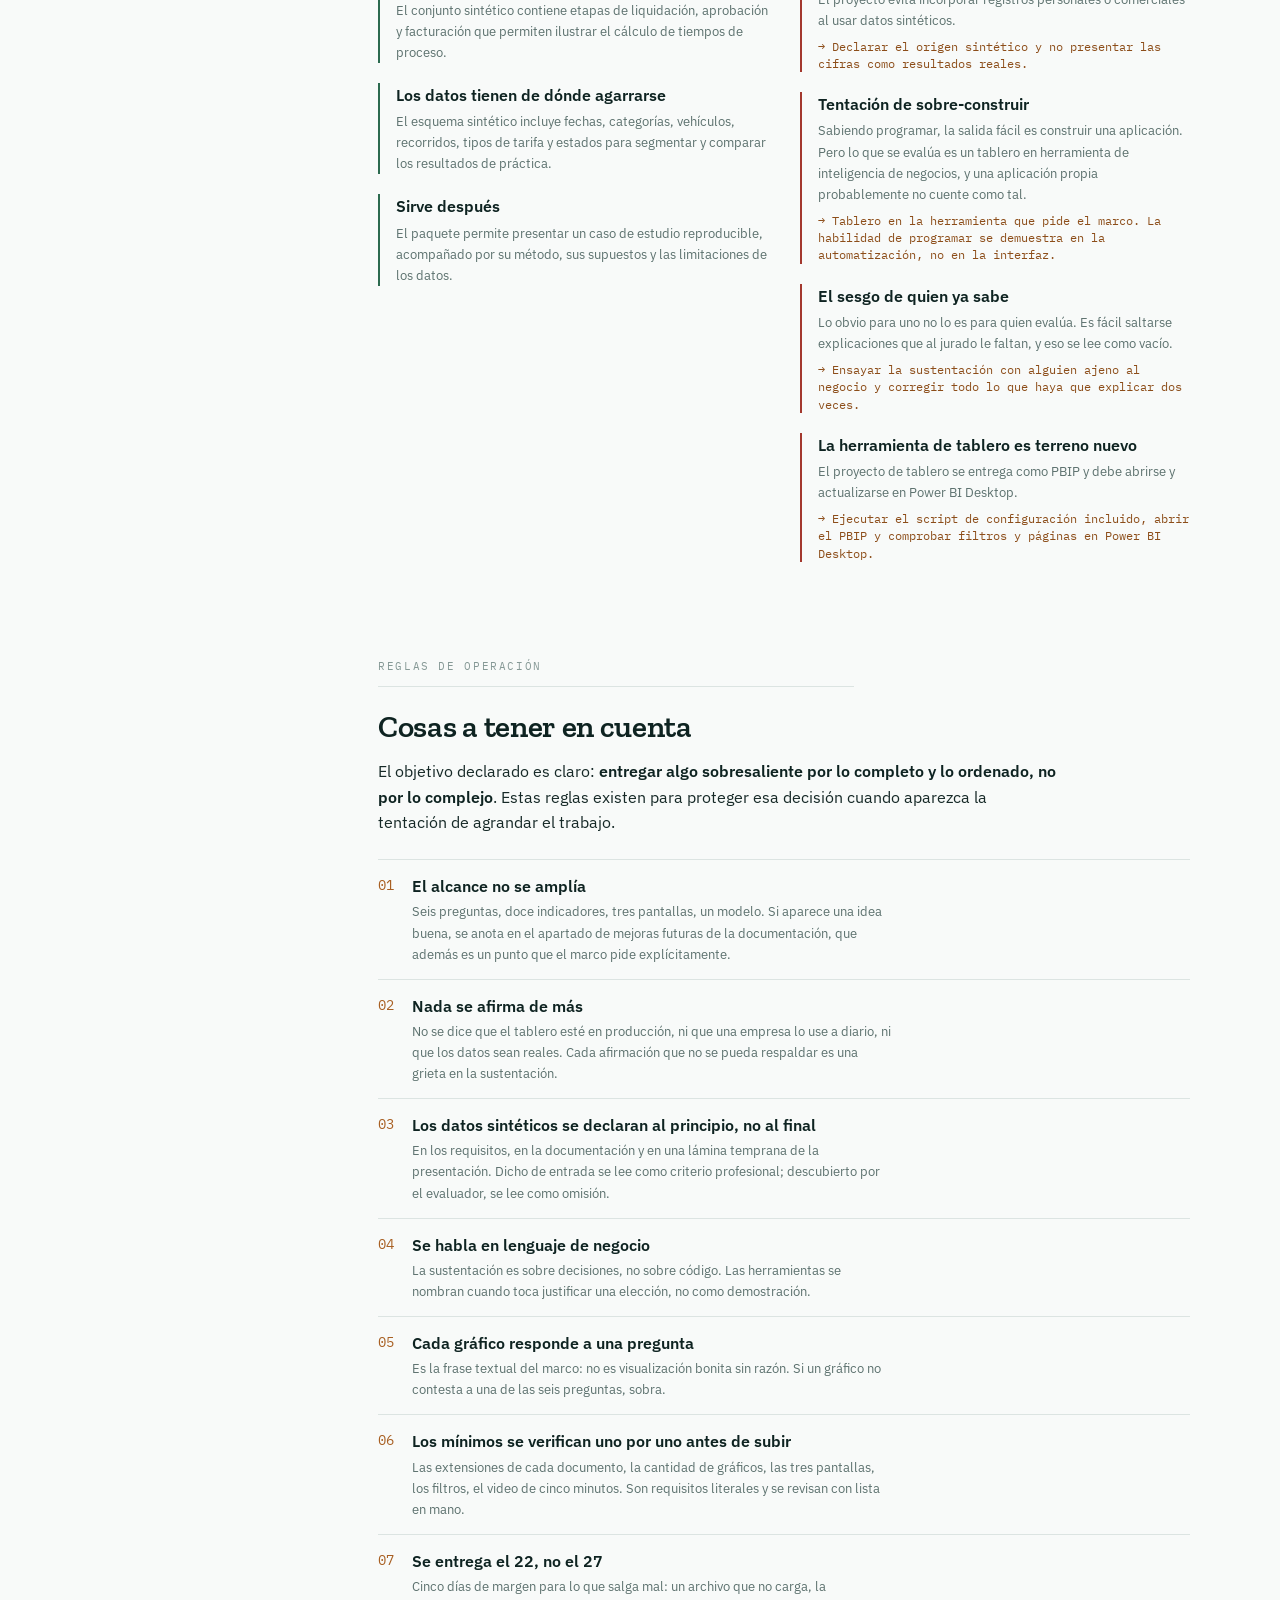
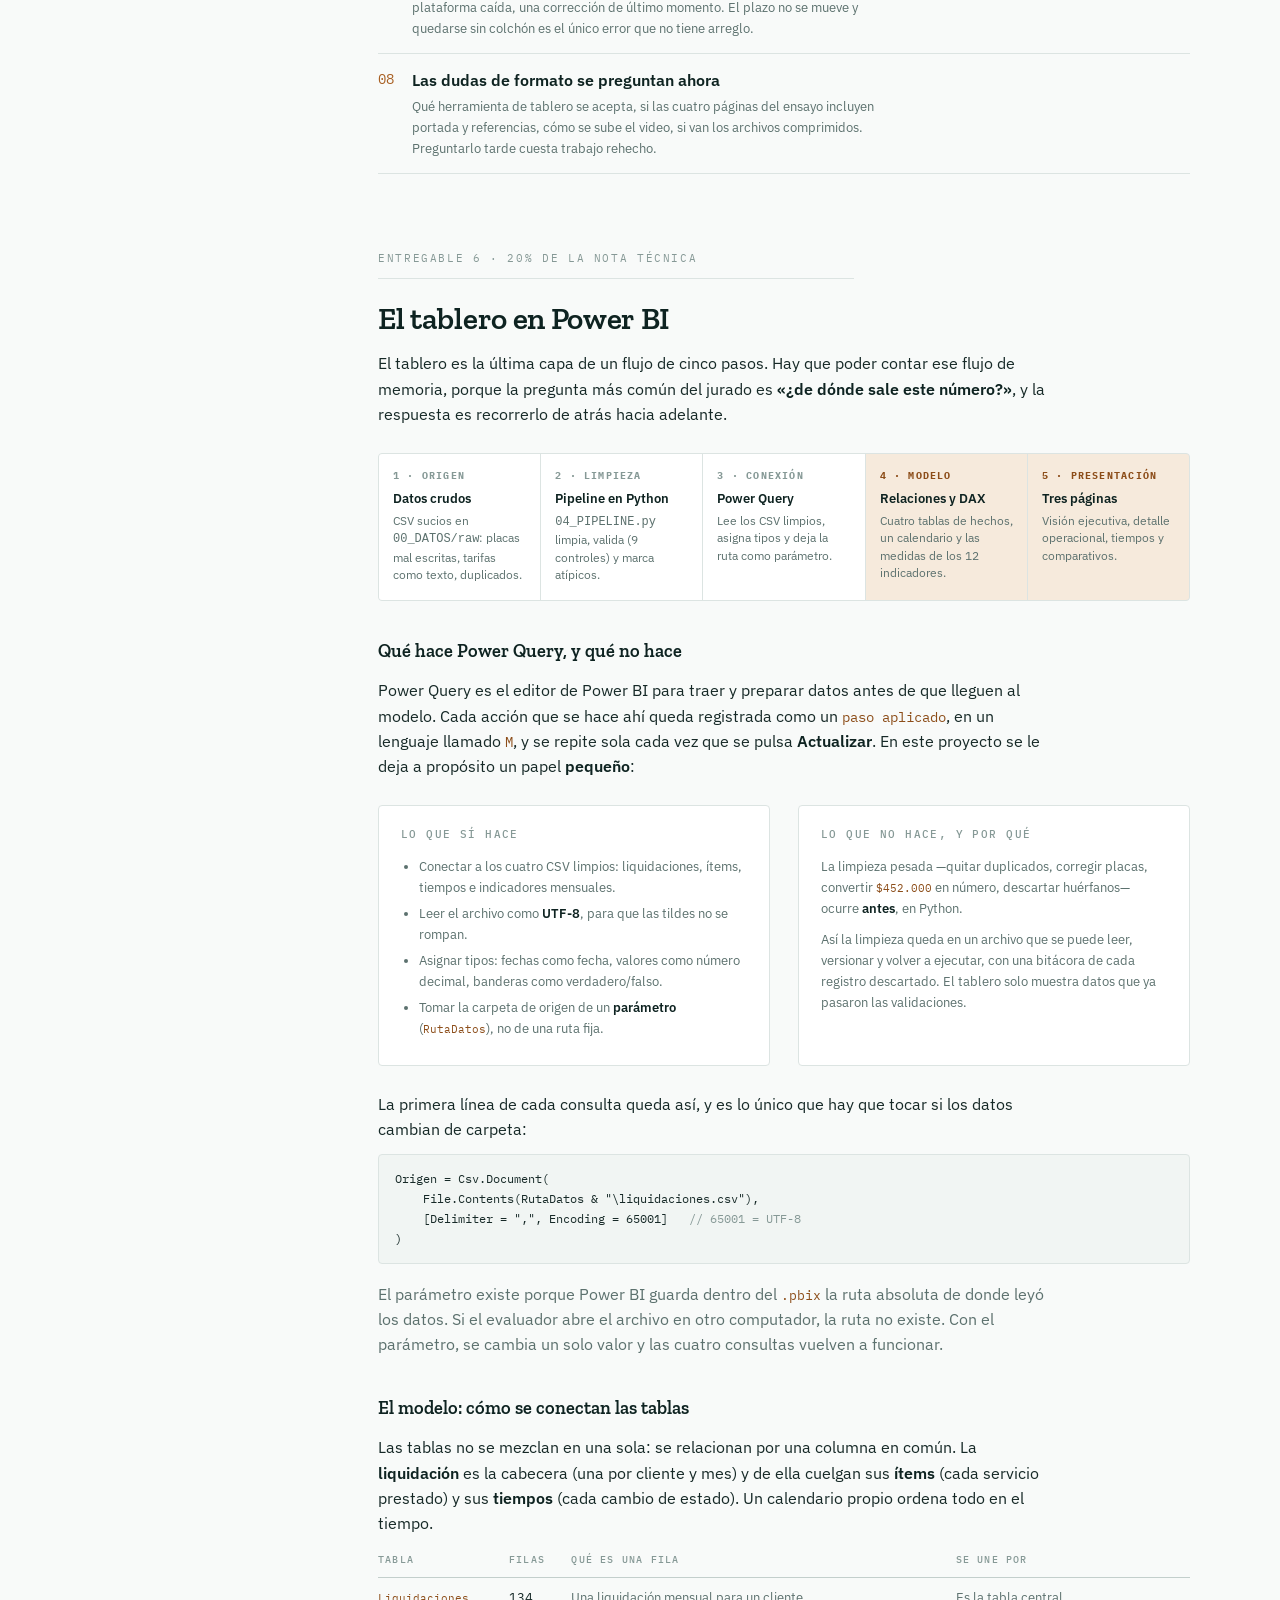
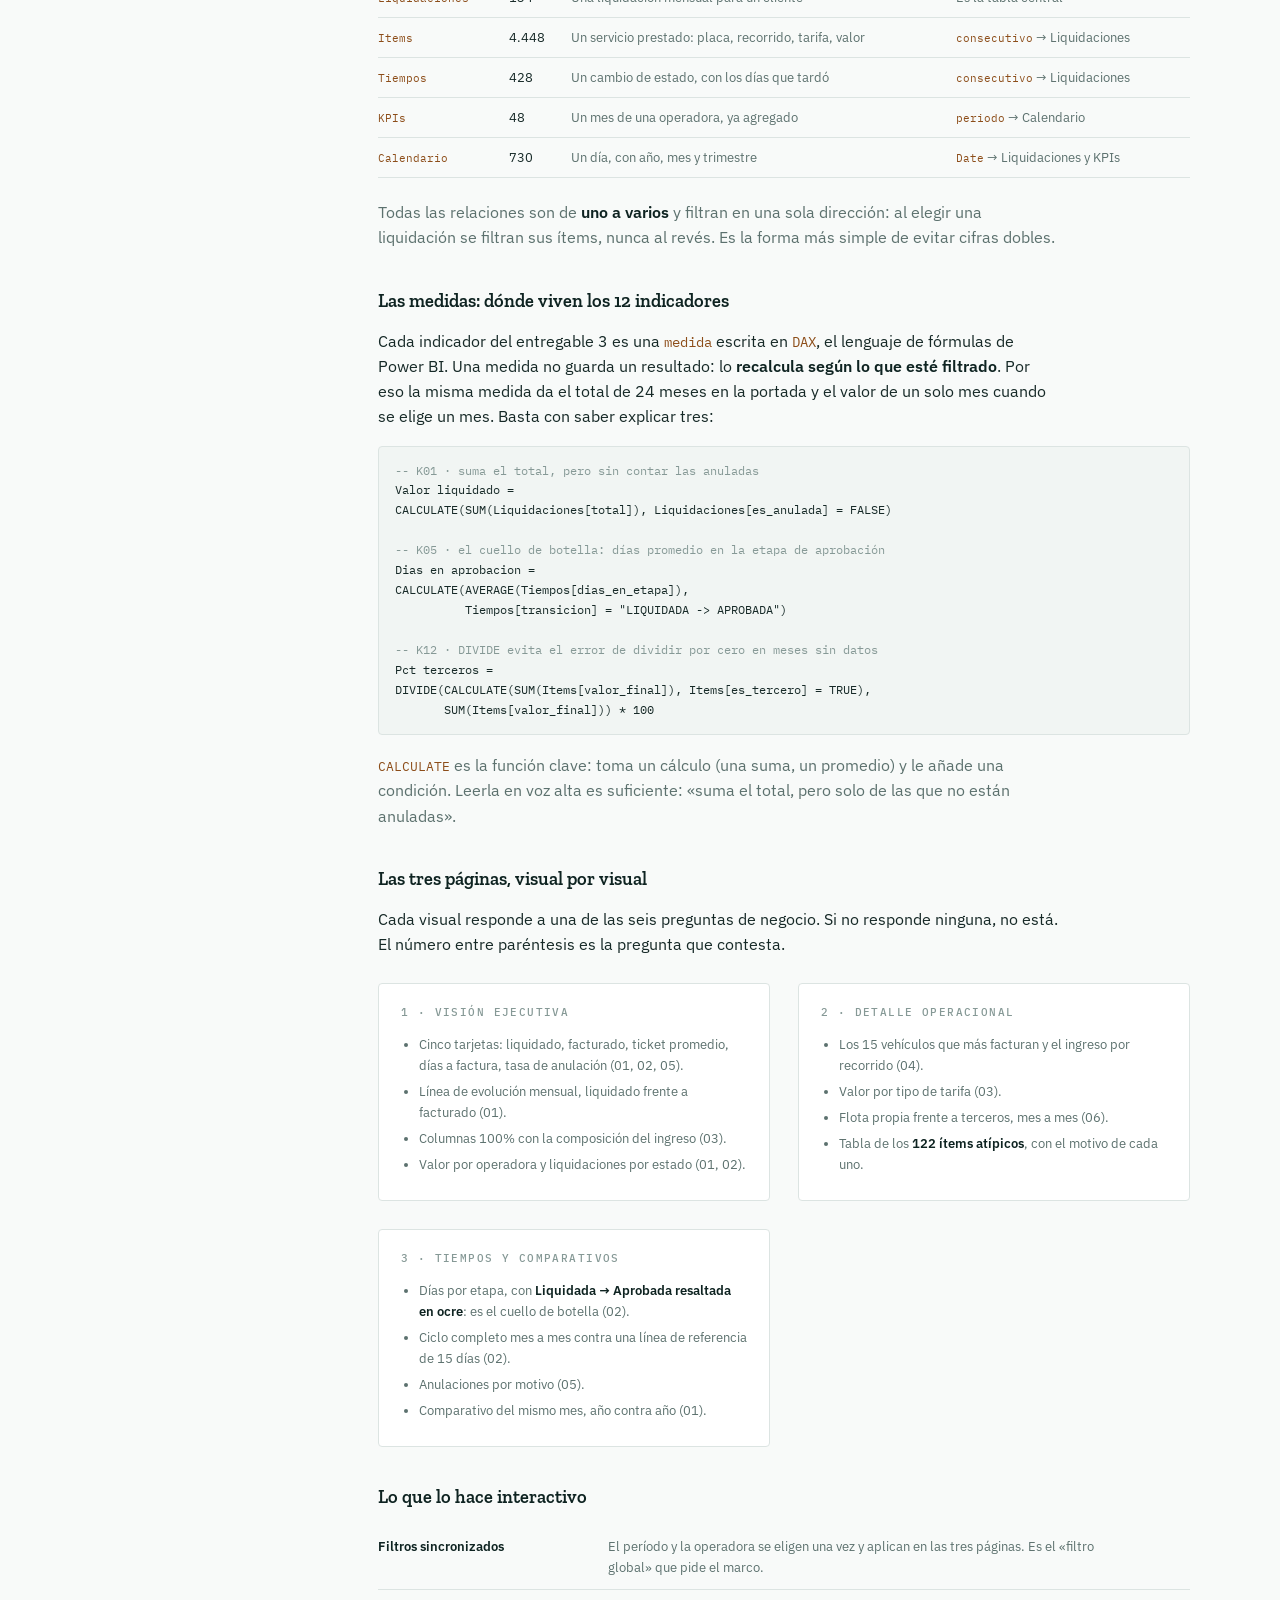
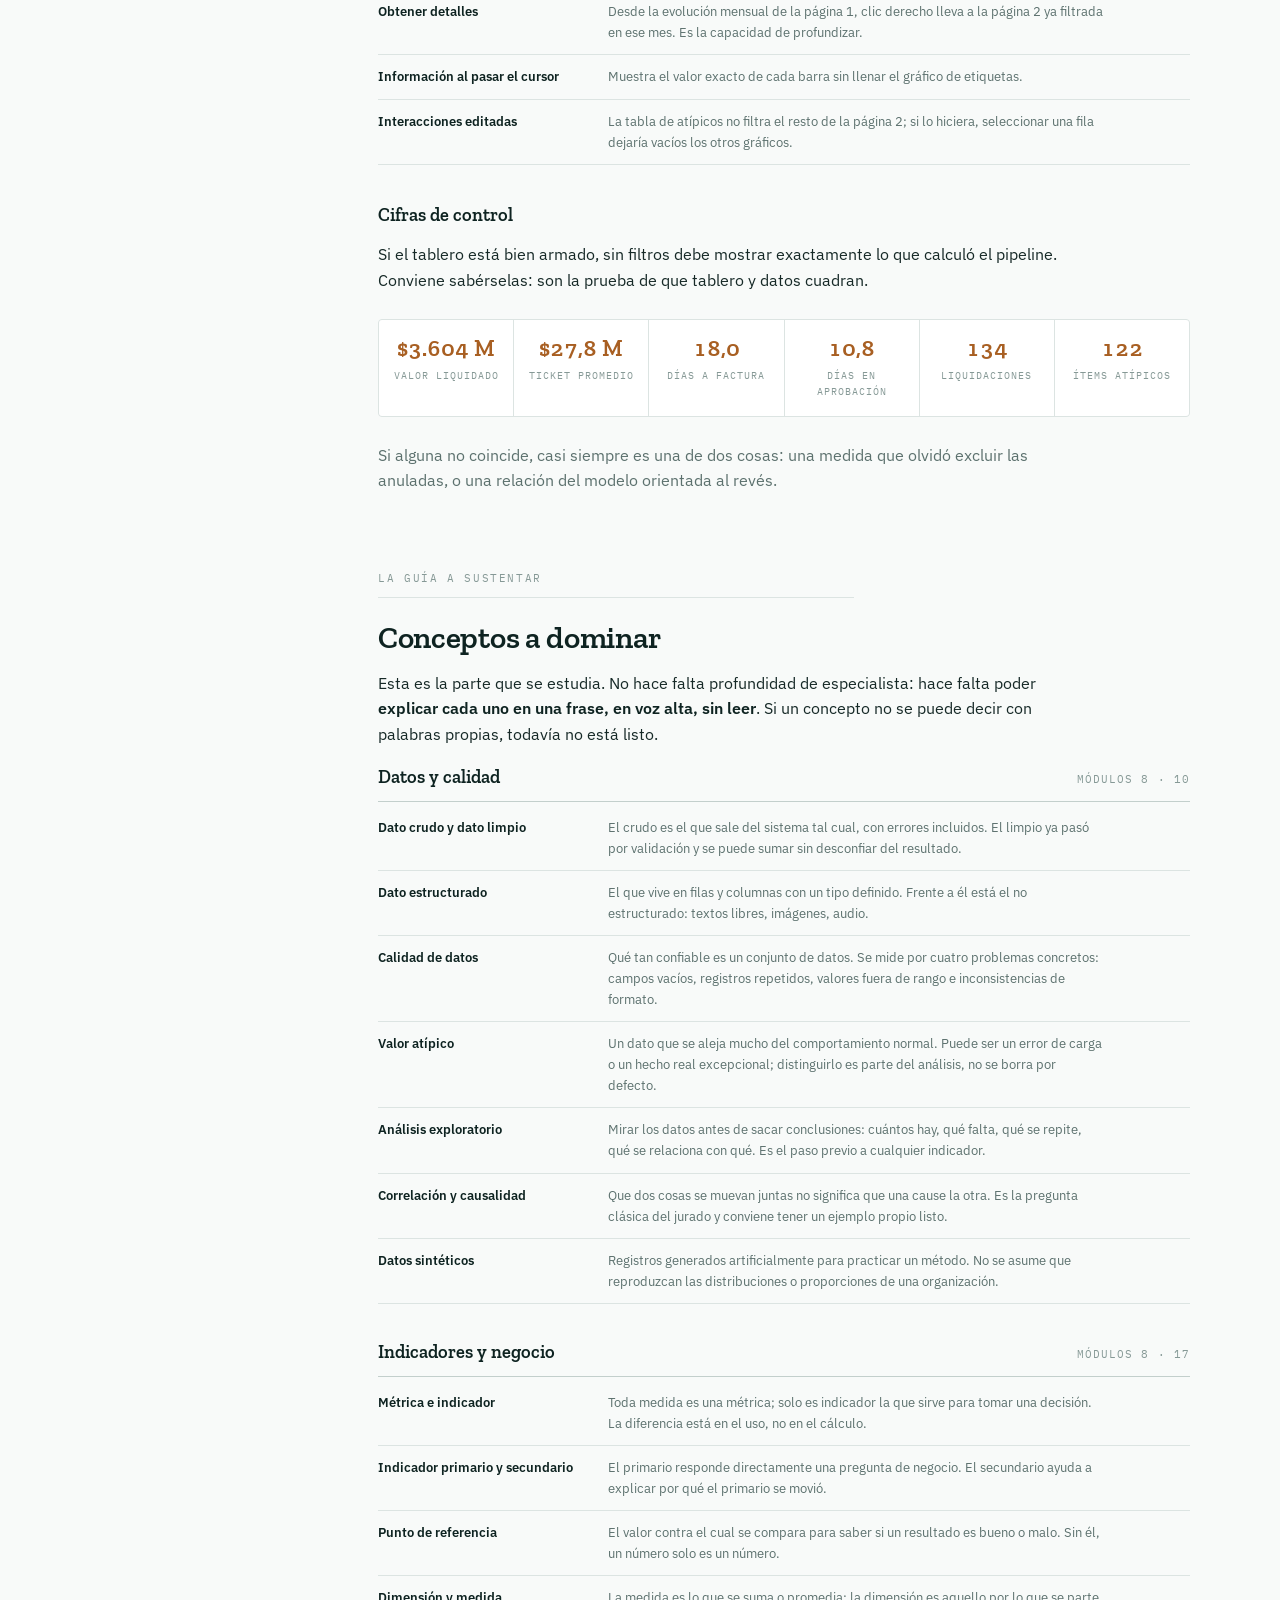
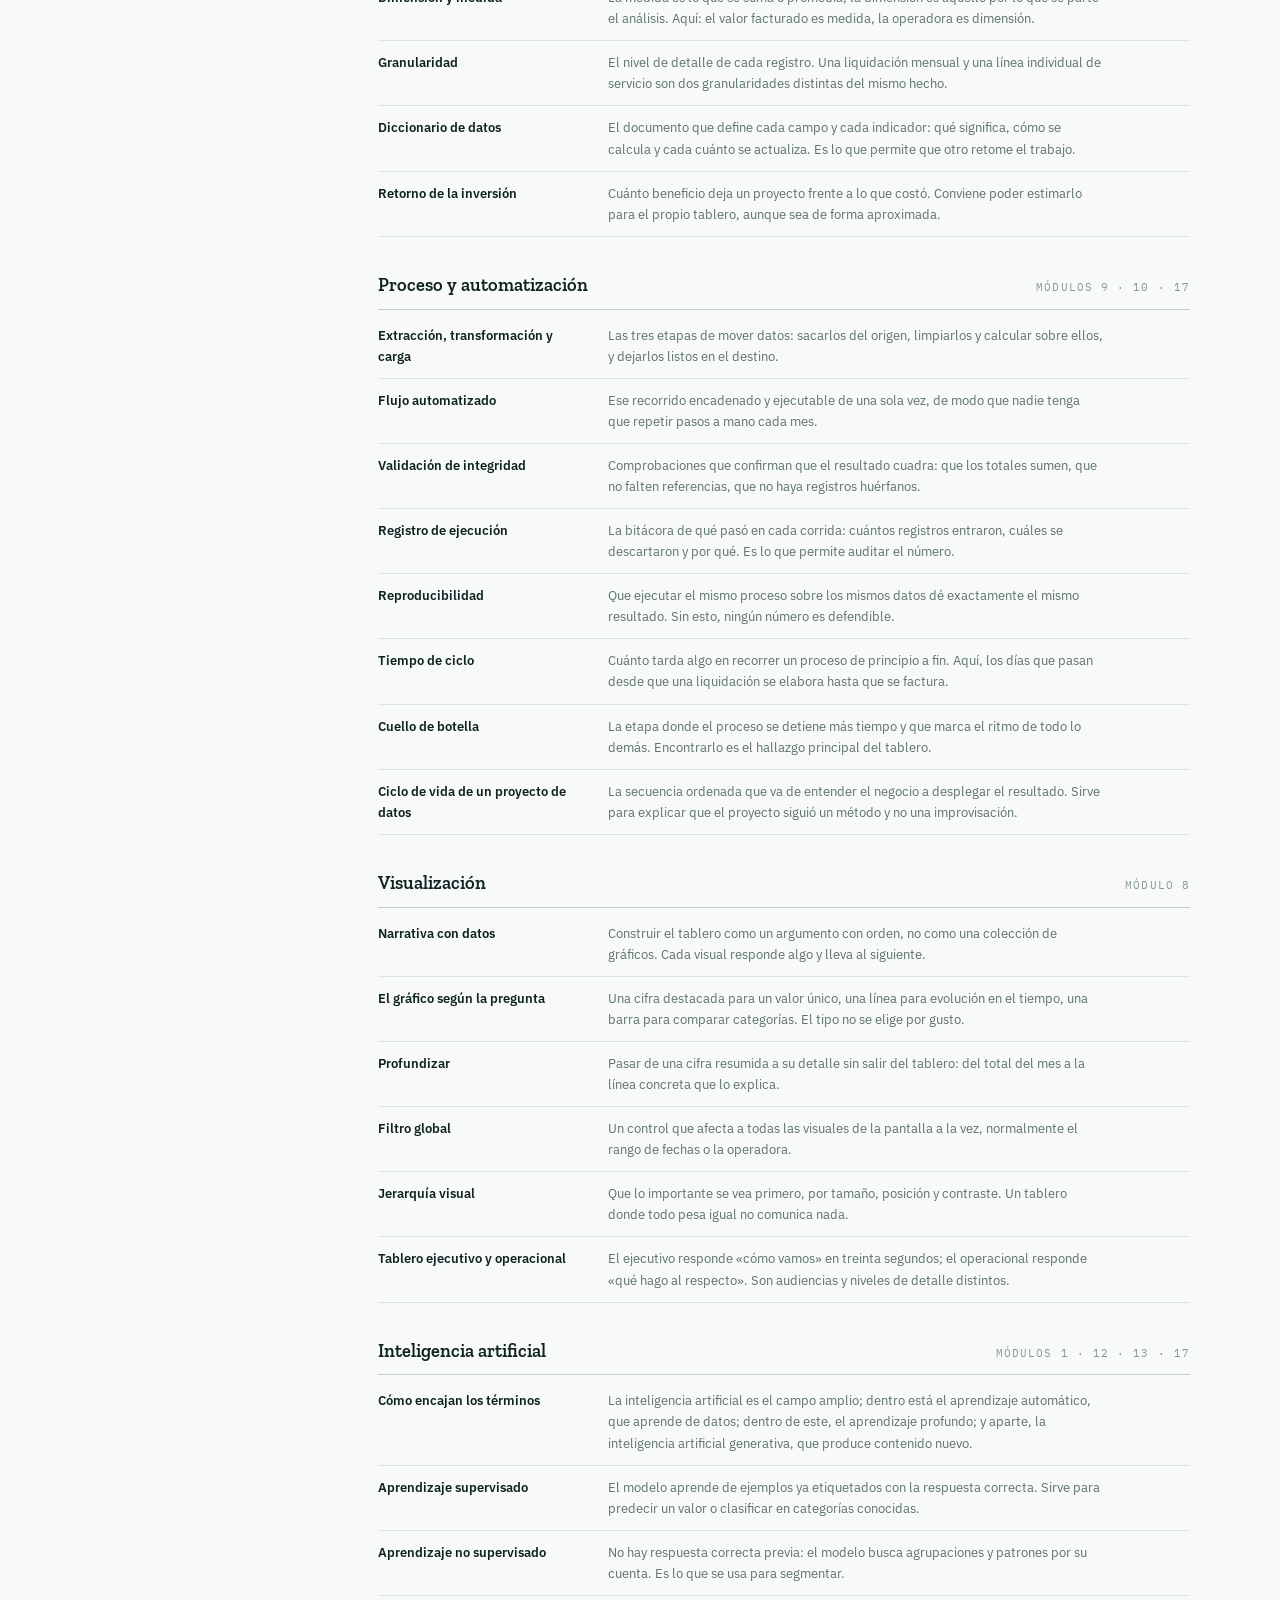
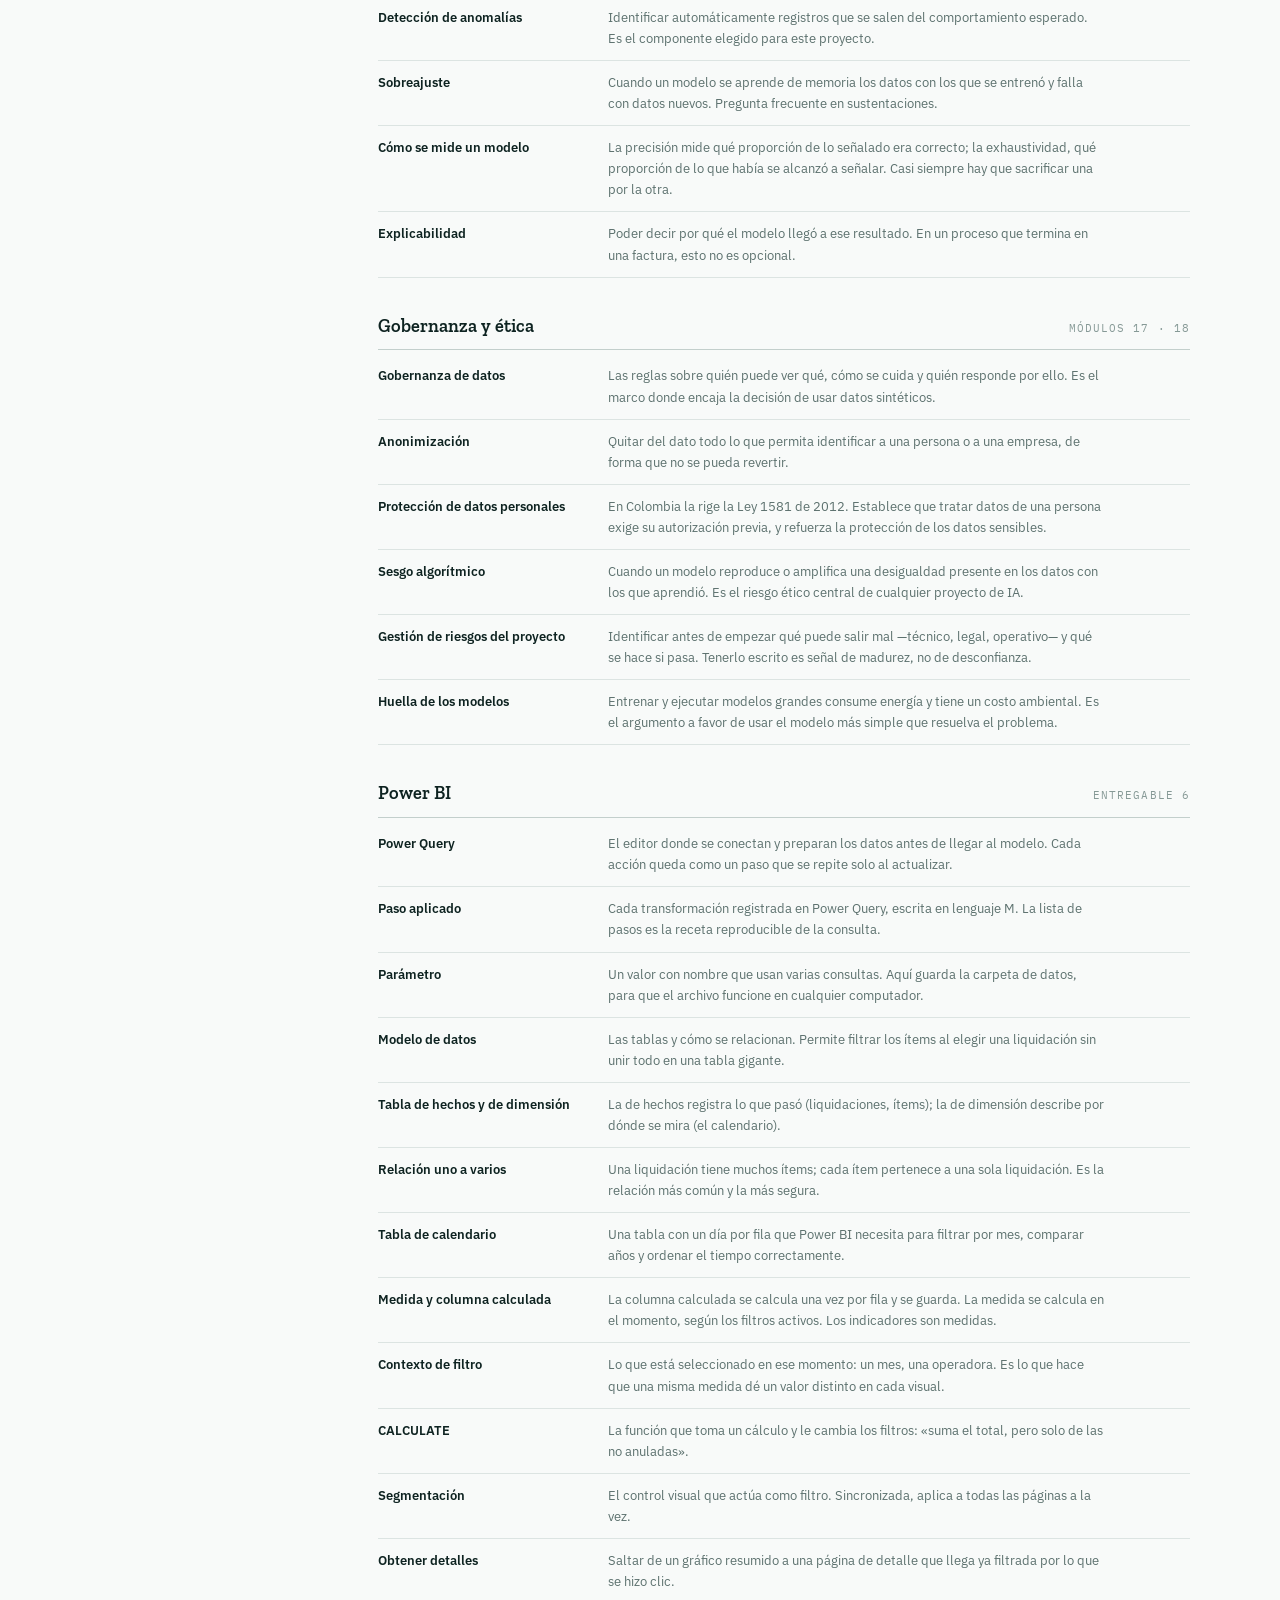
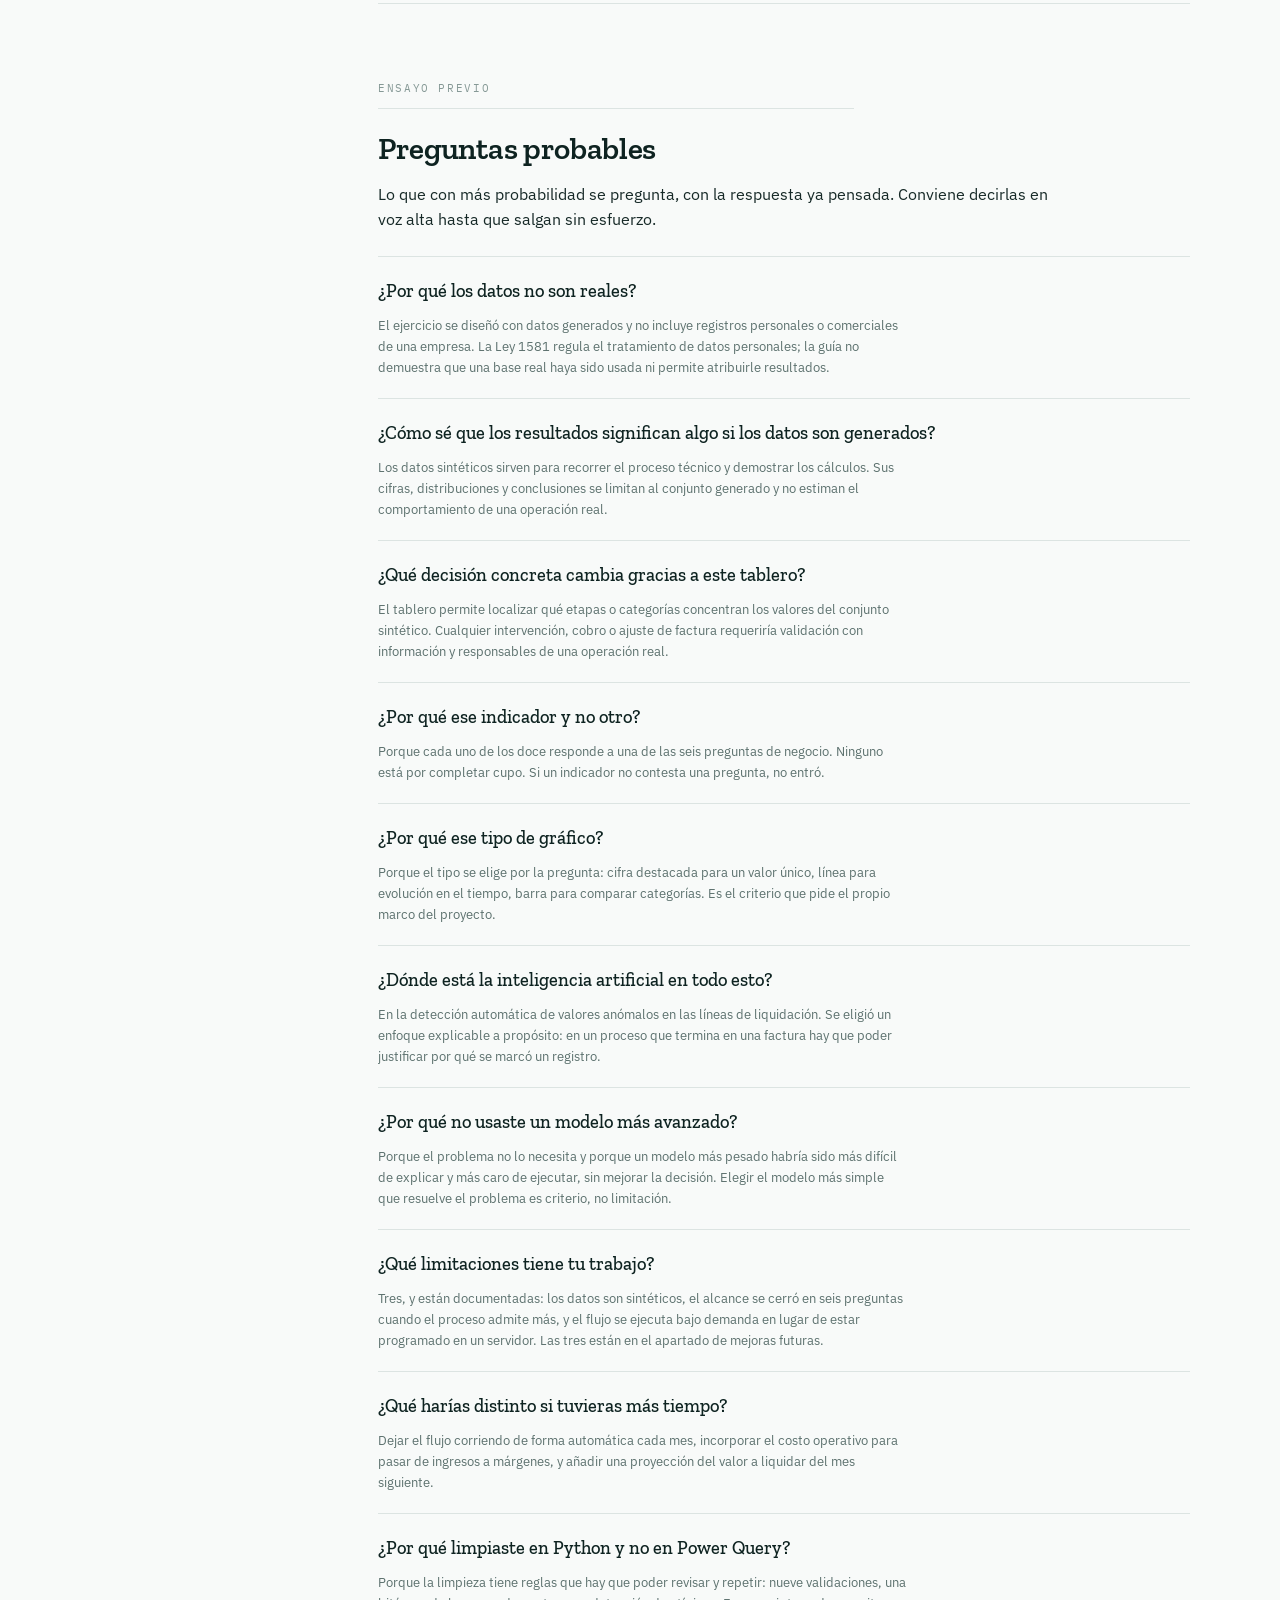
==== commit 8cd21196: "Publica desde opcion-grado-seminario-ia@6273cce" ====
--- a/index.html
+++ b/index.html
@@ -192,6 +192,19 @@
     max-width: 62ch;
     margin: 0 0 36px;
   }
+
+  .download-cta {
+    display: inline-block;
+    color: var(--panel);
+    background: var(--pro);
+    padding: 12px 18px;
+    border-radius: 4px;
+    font-weight: 600;
+    text-decoration: none;
+    margin: 0 0 24px;
+  }
+
+  .download-cta:hover { filter: brightness(0.92); }
 
   .docblock {
     display: grid;
@@ -683,14 +696,16 @@
       <h1>De liquidaciones a decisiones visibles</h1>
       <p class="lede">
         Un tablero de control sobre la liquidación de servicios de transporte especial de personal.
-        Caso propio, alcance cerrado, datos sintéticos declarados. Esta página es lo que se sustenta.
-      </p>
+        Caso académico con datos sintéticos y límites declarados. Autor: Camilo Cepeda Orduz ·
+        Fundación de Educación Superior San José.
+      </p>
+      <a class="download-cta" href="descargas/Entregables_Seminario_IA_Camilo_Cepeda_Orduz.zip" download>Descargar todos los entregables · ZIP</a>
       <dl class="docblock">
         <div><dt>Período</dt><dd>2026-2</dd></div>
         <div><dt>Ventana</dt><dd>16 – 27 OCT</dd></div>
-        <div><dt>Entrega meta</dt><dd>22 OCT</dd></div>
+        <div><dt>Cierre de carga</dt><dd>27 OCT</dd></div>
         <div><dt>Modalidad</dt><dd>Individual</dd></div>
-        <div><dt>Estado</dt><dd>Planificación</dd></div>
+        <div><dt>Estado</dt><dd>Paquete preparado</dd></div>
       </dl>
       <p class="cta-row"><a class="cta" href="guion/">Abrir el guion interactivo de 10 minutos →</a></p>
     </header>
@@ -725,9 +740,9 @@
       </div>
 
       <p>
-        Lo que el marco pide no es un ejercicio de clase, sino algo que un negocio real pueda usar:
-        que responda preguntas concretas, que se apoye en datos verificados, que se actualice solo y
-        que alguien más pueda mantener cuando uno no esté.
+        El proyecto traduce preguntas de negocio en indicadores, transformaciones reproducibles y
+        visualizaciones. Los resultados ilustran el método con datos sintéticos y no se presentan
+        como evidencia de una operación real.
       </p>
       <p>
         El peso está repartido de forma desigual, y eso orienta el esfuerzo: <strong>la automatización
@@ -742,14 +757,13 @@
       <p class="sec-label">Decisión tomada</p>
       <h2>Qué temática se usará</h2>
       <p>
-        El caso es la <strong>liquidación de servicios de transporte especial de personal</strong>
-        para operadoras del sector de hidrocarburos: el proceso por el cual una empresa de transporte
-        traduce los servicios prestados durante un mes —viajes, recorridos, horas, kilómetros,
-        pernoctes y recargos— en una liquidación que se aprueba y se factura al cliente.
-      </p>
-      <p>
-        Es un caso propio. Conozco el proceso por dentro, y esa es exactamente la ventaja que hace que
-        la sustentación sea fluida en lugar de recitada.
+        El caso académico es la <strong>liquidación de servicios de transporte especial de personal</strong>:
+        un proceso ilustrativo en el que viajes, recorridos, horas, kilómetros, pernoctes y recargos se
+        organizan para revisar liquidaciones y facturación.
+      </p>
+      <p>
+        El alcance se limita a los registros, supuestos y reglas documentados en el conjunto sintético
+        que acompaña la entrega. La sustentación debe explicar qué se midió y qué no se puede inferir.
       </p>
 
       <h3>Las dos entregas comparten escenario</h3>
@@ -777,16 +791,13 @@
 
       <h3>Los datos serán sintéticos, y se dice de frente</h3>
       <p>
-        El proceso real involucra nombres de clientes, operadoras petroleras, placas, terceros y
-        tarifas comerciales. Llevar eso a un trabajo académico cruza confidencialidad y protección de
-        datos personales. La decisión es trabajar con un <strong>conjunto sintético calibrado</strong>:
-        la estructura, las reglas de cálculo y las proporciones son las del proceso real; los
-        registros individuales no existen.
+        El proyecto trabaja con un <strong>conjunto de datos sintético</strong> creado para fines
+        académicos. No se afirma que sus registros, distribuciones o resultados representen a una
+        organización real. Esta declaración evita confundir el ejercicio con un sistema en producción.
       </p>
       <p class="muted">
-        Esto no se esconde ni se pide disculpas por ello: se declara en los requisitos, en la
-        documentación y en una lámina de la presentación, enmarcado como lo que es —una decisión de
-        gobernanza, la misma que toma cualquier analista serio que publica un caso.
+        El carácter sintético y los límites de interpretación se explican en los requisitos, la
+        documentación y la presentación.
       </p>
     </section>
 
@@ -827,9 +838,9 @@
 
       <h3>El componente de inteligencia artificial</h3>
       <p>
-        El marco del proyecto no exige un modelo, pero el seminario es de inteligencia artificial y un
-        tablero sin nada de IA deja la sustentación coja. Se incluye <strong>uno solo</strong>, y
-        elegido porque resuelve un problema real del proceso:
+        Como complemento analítico del tablero se incluye un método estadístico explicable para
+        priorizar valores inusuales. Se presenta como decisión de diseño del proyecto, no como prueba
+        de que exista una solución desplegada en una empresa:
       </p>
       <p>
         <strong>Detección de valores anómalos en los ítems de liquidación.</strong> Identificar de
@@ -858,7 +869,7 @@
         <div><span class="fig">12</span><span class="cap">Indicadores</span></div>
         <div><span class="fig">10</span><span class="cap">Gráficos EDA</span></div>
         <div><span class="fig">3</span><span class="cap">Pantallas</span></div>
-        <div><span class="fig">1</span><span class="cap">Modelo IA</span></div>
+        <div><span class="fig">1</span><span class="cap">Control analítico</span></div>
         <div><span class="fig">4</span><span class="cap">Págs. ensayo</span></div>
       </div>
 
@@ -886,8 +897,8 @@
       <p class="sec-label">Usar el proceso de liquidaciones como caso</p>
       <h2>Pros y contras</h2>
       <p>
-        Trabajar sobre un proceso que ya conozco no es neutro: trae ventajas reales y trampas propias.
-        Vale la pena tenerlas escritas antes de empezar.
+        El caso de liquidación tiene ventajas para explicar un flujo completo y límites que conviene
+        declarar durante la sustentación.
       </p>
 
       <div class="balance">
@@ -896,33 +907,33 @@
           <h3><span class="tag up">A favor</span></h3>
 
           <div class="bitem">
-            <b>Dominio real del proceso</b>
-            <p>No hay que estudiar un negocio ajeno ni fingir familiaridad. Cada decisión del tablero se puede justificar con criterio propio, que es justo lo que distingue una sustentación sólida de una recitada.</p>
+            <b>Alcance definido</b>
+            <p>Las entidades, campos y etapas del proceso están descritos en los requisitos y en el diccionario de datos. Cada visualización se puede justificar con una pregunta de negocio concreta.</p>
           </div>
 
           <div class="bitem">
             <b>Las preguntas salen auténticas</b>
-            <p>El criterio número uno del marco es que las preguntas sean específicas y no vagas. Viniendo de un proceso conocido, salen concretas sin esfuerzo.</p>
+            <p>Las preguntas específicas facilitan relacionar los datos disponibles con los indicadores y visualizaciones incluidos en el proyecto.</p>
           </div>
 
           <div class="bitem">
-            <b>Las fórmulas ya están probadas</b>
-            <p>Los cálculos de la liquidación existen y funcionan. No hay que inventar definiciones de indicadores ni adivinar qué es bueno o malo: ya se sabe.</p>
+            <b>Indicadores documentados</b>
+            <p>Las fórmulas se especifican en el catálogo de KPI y se pueden revisar junto con el código que prepara los datos.</p>
           </div>
 
           <div class="bitem">
             <b>Hay una historia de proceso, no solo cifras</b>
-            <p>La liquidación pasa por etapas —se elabora, se liquida, se aprueba, se factura— y eso permite medir tiempos y señalar dónde se atasca. Muy pocos proyectos de este tipo tienen eso.</p>
+            <p>El conjunto sintético contiene etapas de liquidación, aprobación y facturación que permiten ilustrar el cálculo de tiempos de proceso.</p>
           </div>
 
           <div class="bitem">
             <b>Los datos tienen de dónde agarrarse</b>
-            <p>Fechas, clientes, operadoras, vehículos, recorridos, tipos de tarifa y estados. Sobran ejes para segmentar, comparar y profundizar, que es lo que un tablero necesita para no quedarse plano.</p>
+            <p>El esquema sintético incluye fechas, categorías, vehículos, recorridos, tipos de tarifa y estados para segmentar y comparar los resultados de práctica.</p>
           </div>
 
           <div class="bitem">
             <b>Sirve después</b>
-            <p>El marco pide expresamente que el resultado sea presentable en una entrevista. Un caso del propio sector profesional lo es; un ejercicio con datos de juguete, no.</p>
+            <p>El paquete permite presentar un caso de estudio reproducible, acompañado por su método, sus supuestos y las limitaciones de los datos.</p>
           </div>
         </div>
 
@@ -931,7 +942,7 @@
 
           <div class="bitem">
             <b>Levanta expectativas por encima de lo pedido</b>
-            <p>Presentar un proceso real y complejo invita a que se pregunte por todo lo que lo rodea, mucho más allá de lo que el trabajo abarca.</p>
+            <p>Un caso de liquidación puede abrir preguntas sobre reglas y decisiones que quedan fuera del alcance de este ejercicio.</p>
             <span class="fix">→ Presentarlo como un caso de estudio acotado a un tablero, nunca como «mi sistema». Decir el alcance en voz alta al empezar.</span>
           </div>
 
@@ -943,8 +954,8 @@
 
           <div class="bitem">
             <b>Confidencialidad de por medio</b>
-            <p>Clientes, operadoras, tarifas y personas identificables. No es un detalle: es protección de datos y secreto comercial.</p>
-            <span class="fix">→ Resuelto con datos sintéticos calibrados, declarados desde los requisitos.</span>
+            <p>El proyecto evita incorporar registros personales o comerciales al usar datos sintéticos.</p>
+            <span class="fix">→ Declarar el origen sintético y no presentar las cifras como resultados reales.</span>
           </div>
 
           <div class="bitem">
@@ -961,8 +972,8 @@
 
           <div class="bitem">
             <b>La herramienta de tablero es terreno nuevo</b>
-            <p>El proceso se domina; la herramienta de visualización, no. Es la única curva de aprendizaje real del proyecto y cae en la semana de más carga.</p>
-            <span class="fix">→ Elegir la herramienta esta misma semana y practicar con ella antes de que llegue su turno.</span>
+            <p>El proyecto de tablero se entrega como PBIP y debe abrirse y actualizarse en Power BI Desktop.</p>
+            <span class="fix">→ Ejecutar el script de configuración incluido, abrir el PBIP y comprobar filtros y páginas en Power BI Desktop.</span>
           </div>
         </div>
 
@@ -1227,7 +1238,7 @@
           <div><dt>Valor atípico</dt><dd>Un dato que se aleja mucho del comportamiento normal. Puede ser un error de carga o un hecho real excepcional; distinguirlo es parte del análisis, no se borra por defecto.</dd></div>
           <div><dt>Análisis exploratorio</dt><dd>Mirar los datos antes de sacar conclusiones: cuántos hay, qué falta, qué se repite, qué se relaciona con qué. Es el paso previo a cualquier indicador.</dd></div>
           <div><dt>Correlación y causalidad</dt><dd>Que dos cosas se muevan juntas no significa que una cause la otra. Es la pregunta clásica del jurado y conviene tener un ejemplo propio listo.</dd></div>
-          <div><dt>Datos sintéticos</dt><dd>Registros generados artificialmente que conservan la estructura y las proporciones de los reales. Se usan cuando los originales no se pueden exponer.</dd></div>
+          <div><dt>Datos sintéticos</dt><dd>Registros generados artificialmente para practicar un método. No se asume que reproduzcan las distribuciones o proporciones de una organización.</dd></div>
         </dl>
       </div>
 
@@ -1326,15 +1337,15 @@
       <div class="qa">
         <article>
           <h3>¿Por qué los datos no son reales?</h3>
-          <p>Porque el proceso involucra tarifas comerciales, clientes identificables y personas. Exponerlos en un trabajo académico cruza confidencialidad y la Ley 1581. La estructura, las reglas de cálculo y las proporciones sí son las del proceso real; los registros individuales se generaron. Es la práctica estándar para publicar un caso.</p>
+          <p>El ejercicio se diseñó con datos generados y no incluye registros personales o comerciales de una empresa. La Ley 1581 regula el tratamiento de datos personales; la guía no demuestra que una base real haya sido usada ni permite atribuirle resultados.</p>
         </article>
         <article>
           <h3>¿Cómo sé que los resultados significan algo si los datos son generados?</h3>
-          <p>Porque lo que se evalúa es el método y las conclusiones relativas, no las cifras absolutas. Las distribuciones, la estacionalidad y las relaciones entre variables se calibraron sobre el comportamiento real, así que los indicadores son representativos en proporción.</p>
+          <p>Los datos sintéticos sirven para recorrer el proceso técnico y demostrar los cálculos. Sus cifras, distribuciones y conclusiones se limitan al conjunto generado y no estiman el comportamiento de una operación real.</p>
         </article>
         <article>
           <h3>¿Qué decisión concreta cambia gracias a este tablero?</h3>
-          <p>Dos. La primera: saber en qué etapa se detienen las liquidaciones permite intervenir ahí y cobrar antes. La segunda: detectar líneas con valores anómalos antes de facturar evita corregir una factura ya emitida.</p>
+          <p>El tablero permite localizar qué etapas o categorías concentran los valores del conjunto sintético. Cualquier intervención, cobro o ajuste de factura requeriría validación con información y responsables de una operación real.</p>
         </article>
         <article>
           <h3>¿Por qué ese indicador y no otro?</h3>
@@ -1385,62 +1396,59 @@
 
     <!-- ─────────────────────────────────────────────────── -->
     <section id="ruta">
-      <p class="sec-label">Planificación · seis tramos</p>
-      <h2>Ruta de trabajo</h2>
-      <p>
-        Del 10 de septiembre al 22 de octubre. El orden importa: cada tramo alimenta al siguiente, y
-        los dos de mayor peso caen en el centro, cuando todavía hay margen de maniobra.
+      <p class="sec-label">Antes de cargar · seis verificaciones</p>
+      <h2>Ruta de verificación</h2>
+      <p>
+        La ventana de entrega indicada en la guía académica va del 16 al 27 de octubre de 2026. Use
+        esta lista para revisar el paquete antes de cargarlo en la plataforma.
       </p>
 
       <div class="route">
         <div class="leg">
-          <div class="when"><b>Tramo 1</b>10 – 20 SEP</div>
+          <div class="when"><b>Paso 1</b>FUENTES</div>
           <div class="what">
-            <b>Preparar el terreno</b>
-            <p>Dejar listo el conjunto de datos de trabajo, elegir la herramienta de tablero, fijar el título del ensayo y resolver con el docente las dudas de formato.</p>
+            <b>Revisar la documentación</b>
+            <p>Confirmar que los entregables correspondan al marco del seminario y que el ensayo conserve los datos institucionales confirmados.</p>
           </div>
         </div>
         <div class="leg">
-          <div class="when"><b>Tramo 2</b>21 – 27 SEP</div>
+          <div class="when"><b>Paso 2</b>E1</div>
           <div class="what">
-            <b>Definir qué se va a responder</b>
-            <p>El documento de requisitos: contexto del negocio, usuarios, las seis preguntas, las fuentes y las restricciones de privacidad.</p>
+            <b>Comprobar los requisitos</b>
+            <p>Revisar el contexto, los usuarios, las preguntas de negocio, las fuentes y las restricciones declaradas.</p>
           </div>
         </div>
         <div class="leg">
-          <div class="when"><b>Tramo 3</b>28 SEP – 4 OCT</div>
+          <div class="when"><b>Paso 3</b>E2–E3</div>
           <div class="what">
-            <b>Explorar los datos</b>
-            <p>Revisar qué hay, qué falta, qué está sucio y qué se relaciona con qué. Diez gráficos y una valoración de la calidad del conjunto.</p>
+            <b>Revisar análisis e indicadores</b>
+            <p>Confirmar que la exploración, los KPI y sus definiciones describan el conjunto sintético sin generalizar sus resultados.</p>
           </div>
         </div>
         <div class="leg">
-          <div class="when"><b>Tramo 4</b>5 – 11 OCT</div>
+          <div class="when"><b>Paso 4</b>E4–E5</div>
           <div class="what">
-            <b>Indicadores y automatización</b>
-            <p>Definir los doce indicadores con su cálculo y su referencia, y construir el flujo que los alimenta. El tramo más pesado: vale el 35% de la evaluación técnica. En paralelo, la bibliografía del ensayo.</p>
+            <b>Verificar ETL y diseño</b>
+            <p>Ejecutar el flujo de datos y cotejar las validaciones con el diseño de las visualizaciones.</p>
           </div>
         </div>
         <div class="leg">
-          <div class="when"><b>Tramo 5</b>12 – 18 OCT</div>
+          <div class="when"><b>Paso 5</b>E6</div>
           <div class="what">
-            <b>Diseñar y construir el tablero</b>
-            <p>Primero el boceto de las tres pantallas y la paleta; después el tablero funcionando, con filtros y capacidad de profundizar. El ensayo queda completo esta semana.</p>
+            <b>Abrir el proyecto Power BI</b>
+            <p>Ejecutar el script de configuración incluido, abrir el PBIP en Power BI Desktop y comprobar páginas, filtros y actualización local.</p>
           </div>
         </div>
         <div class="leg final">
-          <div class="when"><b>Tramo 6</b>19 – 22 OCT</div>
+          <div class="when"><b>Paso 6</b>E7 + ENVÍO</div>
           <div class="what">
-            <b>Documentar, ensayar y entregar</b>
-            <p>Guía técnica, guía de usuario, presentación, video de cinco minutos. Revisión de mínimos con lista en mano, ensayo de la sustentación con alguien ajeno al negocio y carga en plataforma el 22.</p>
-          </div>
-        </div>
-      </div>
-
-      <p class="muted" style="margin-top:24px">
-        Del 23 al 27 de octubre no hay trabajo planificado. Ese margen existe para lo que salga mal, y
-        se protege.
-      </p>
+            <b>Revisar el paquete y completar el video</b>
+            <p>Leer la documentación, revisar la presentación y grabar el video de cinco minutos requerido. El ZIP preparado incluye un guion de apoyo, no la grabación. Cargar los archivos antes del cierre oficial.</p>
+          </div>
+        </div>
+      </div>
+
+      <p class="muted" style="margin-top:24px">La guía del video no reemplaza la grabación final. Compruebe los formatos solicitados en los PDF antes de enviar.</p>
     </section>
 
     <!-- ─────────────────────────────────────────────────── -->
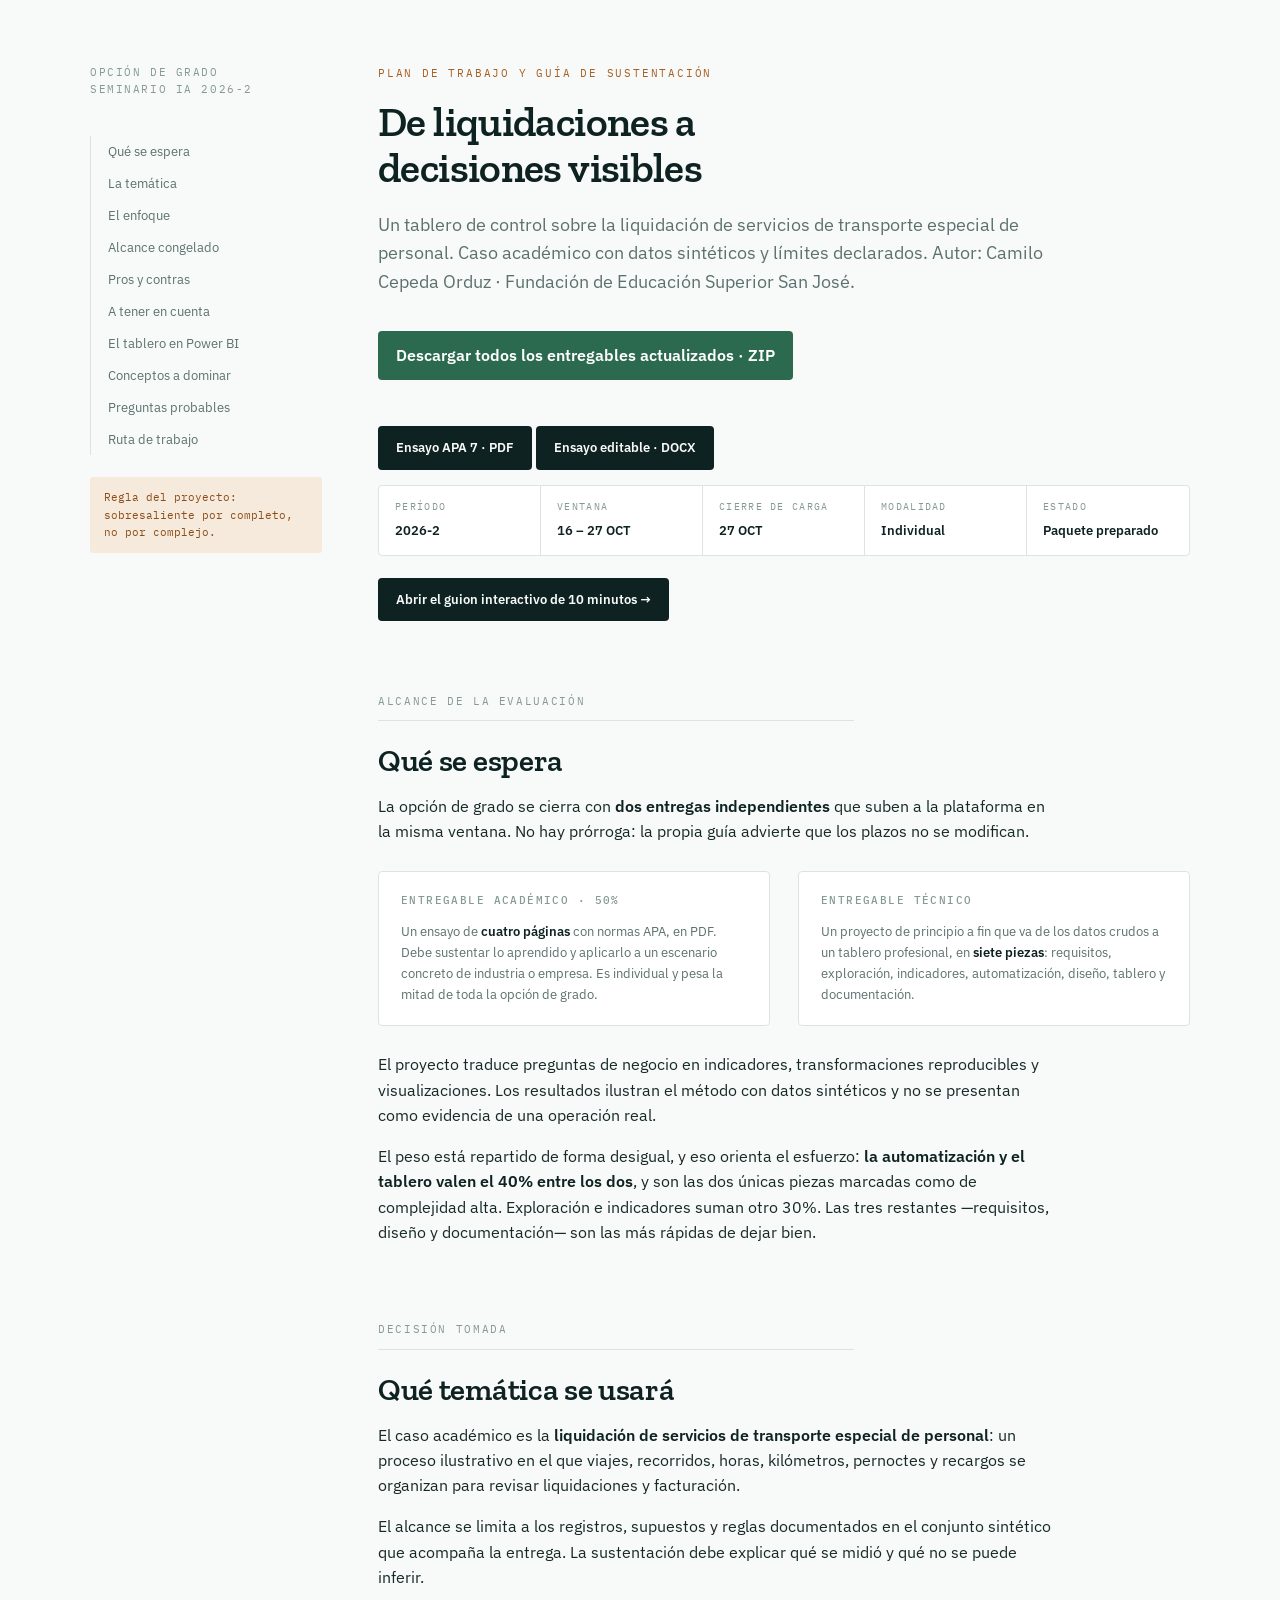
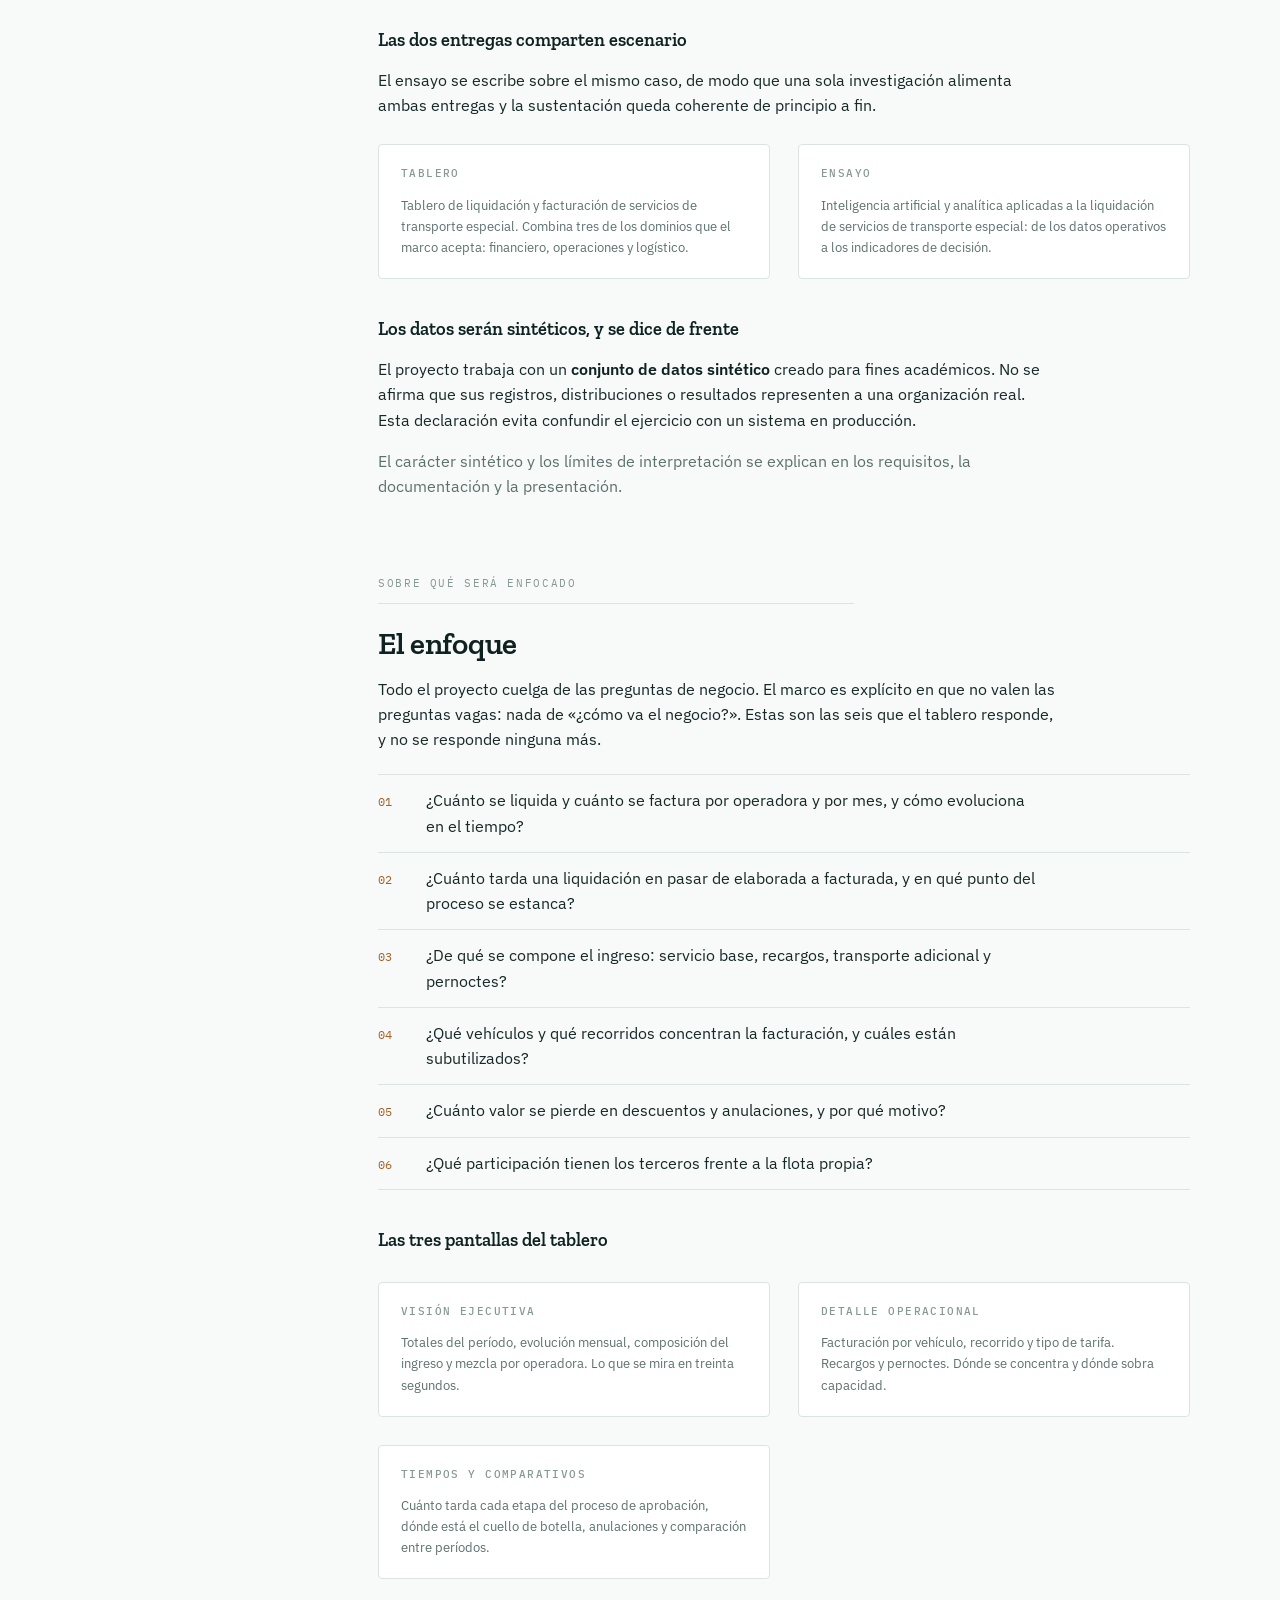
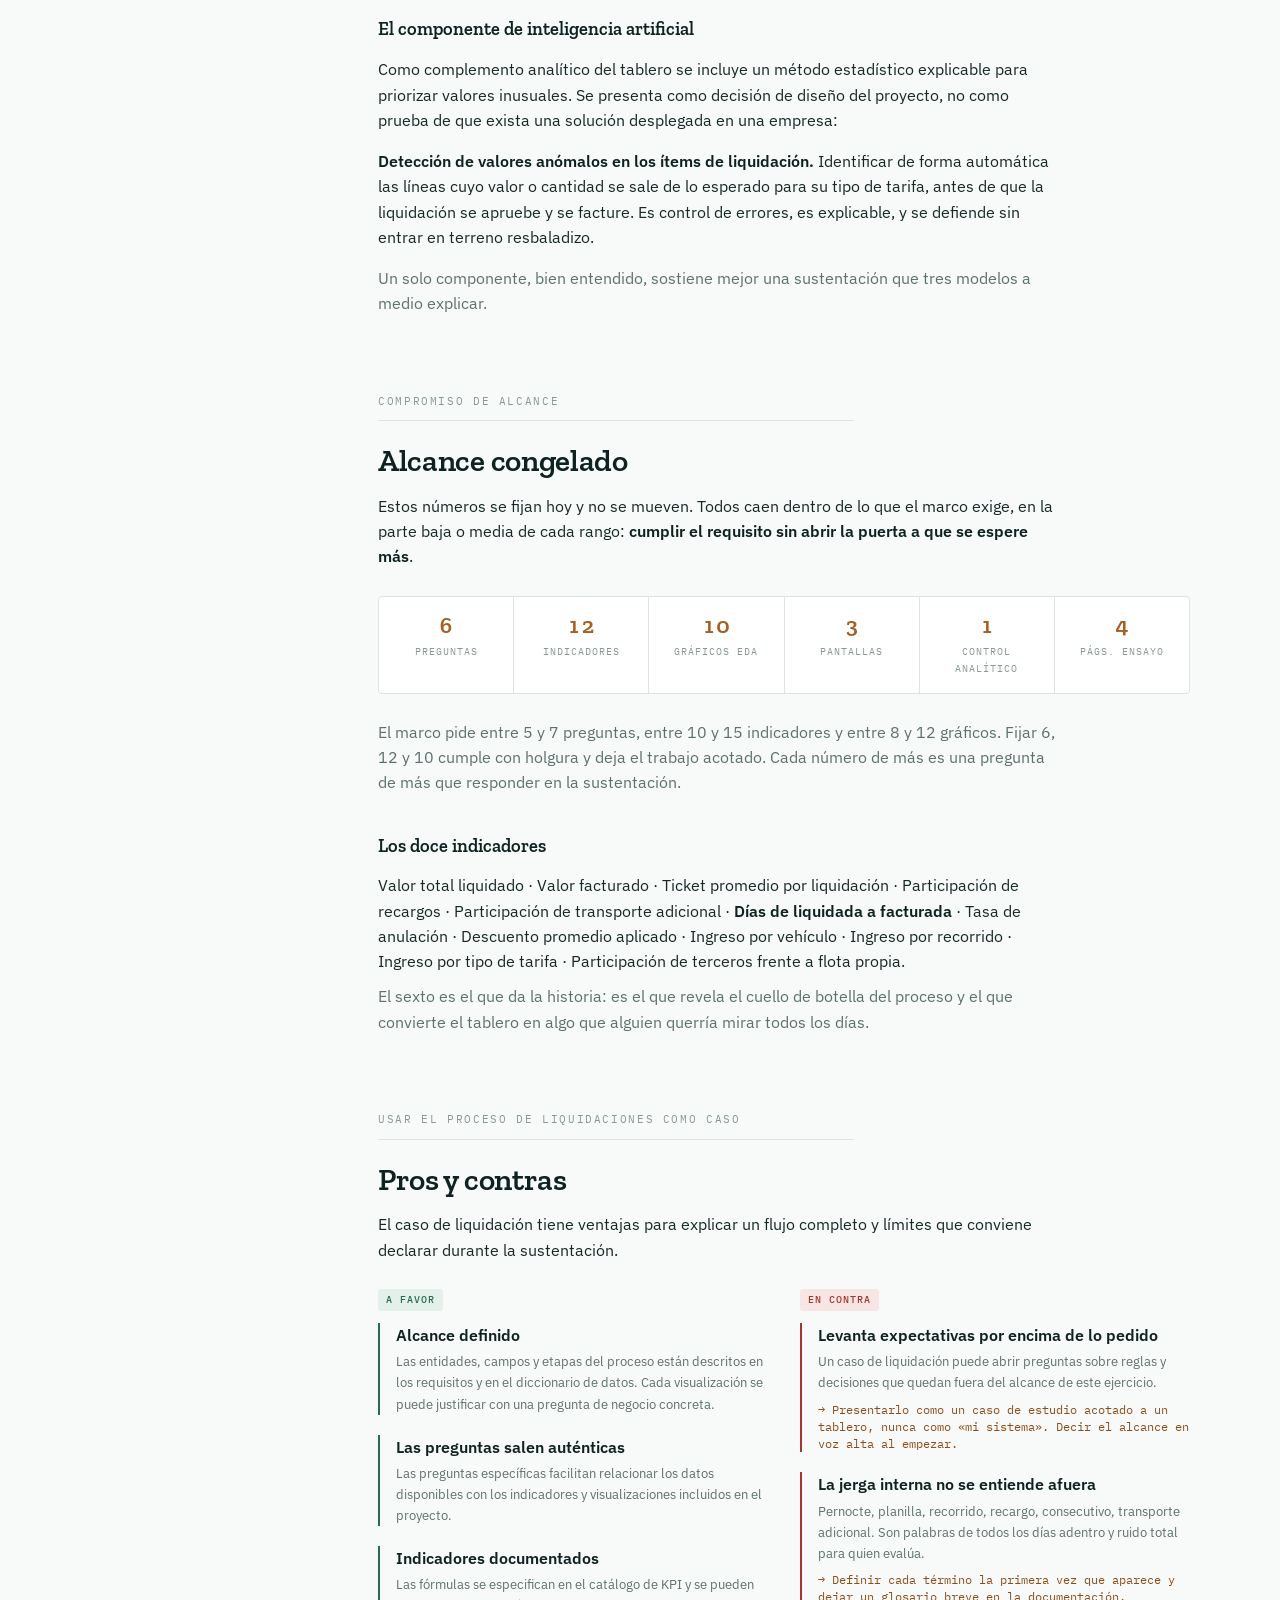
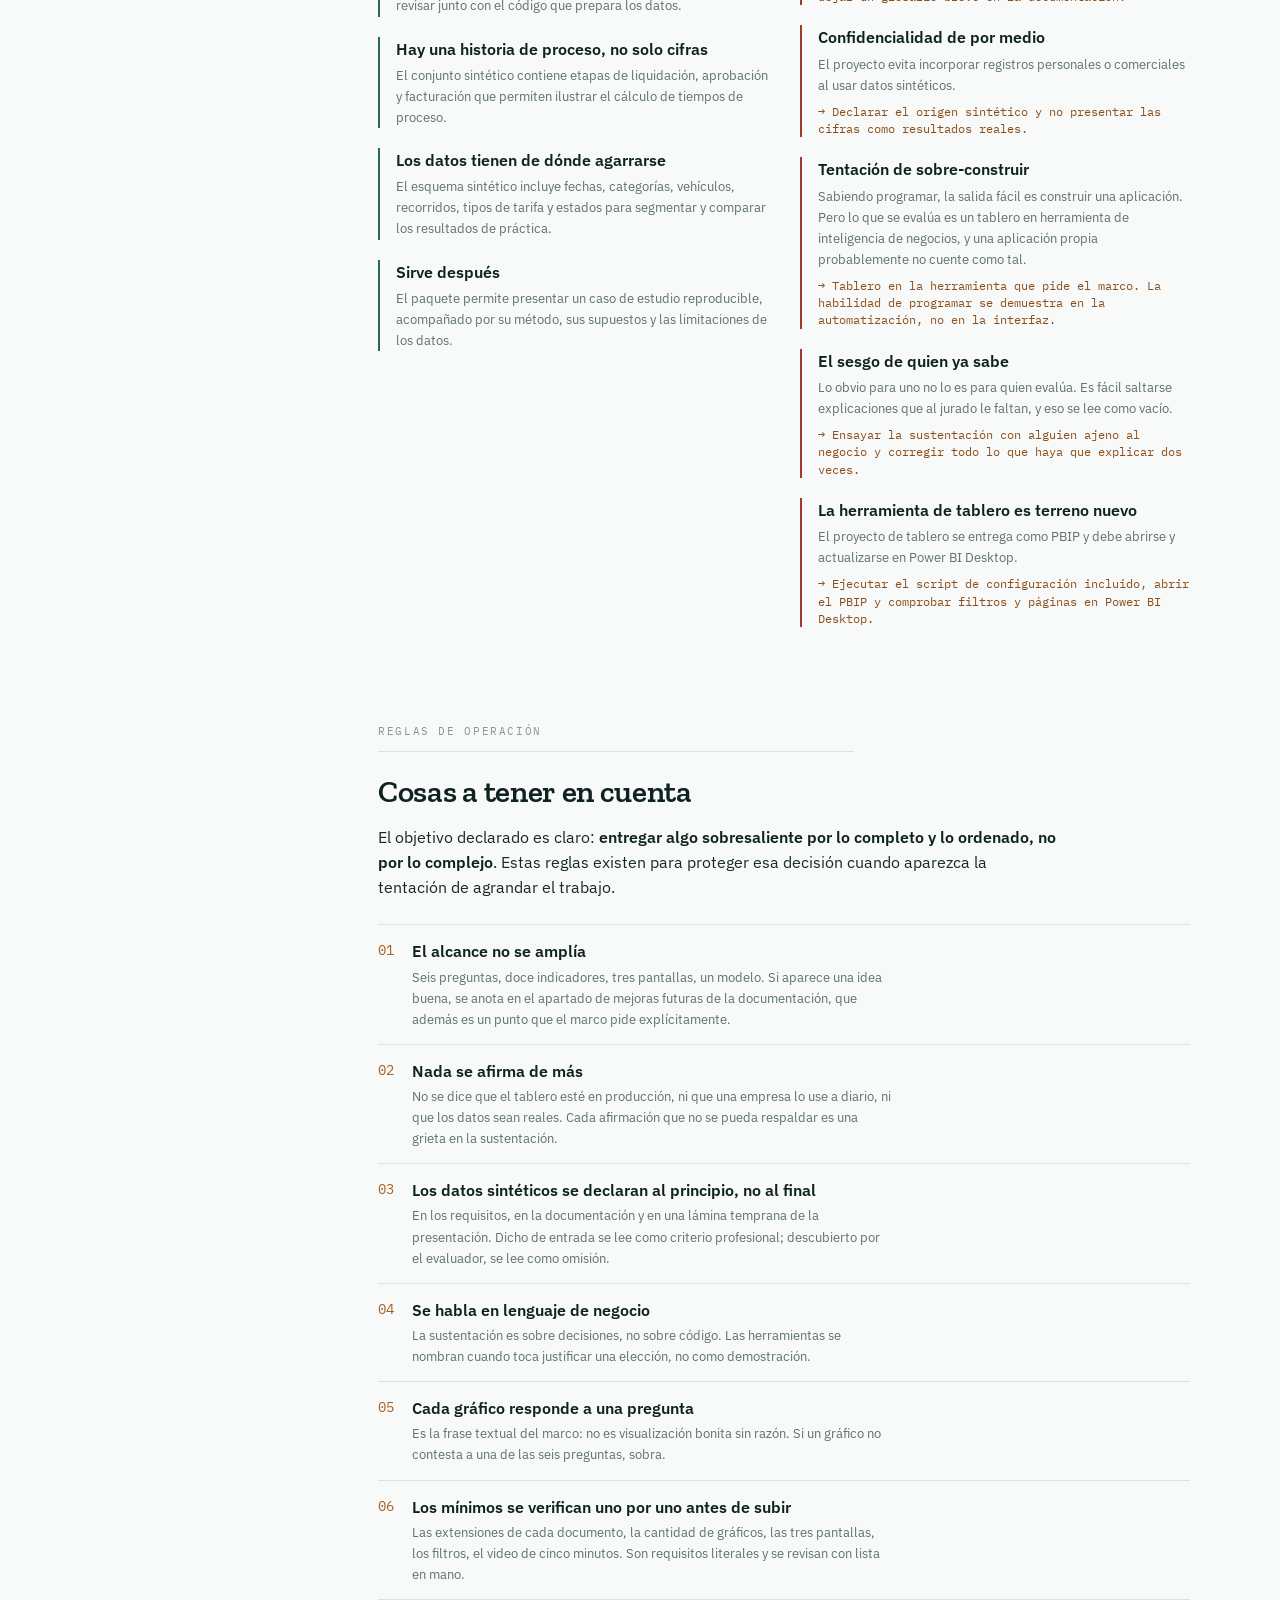
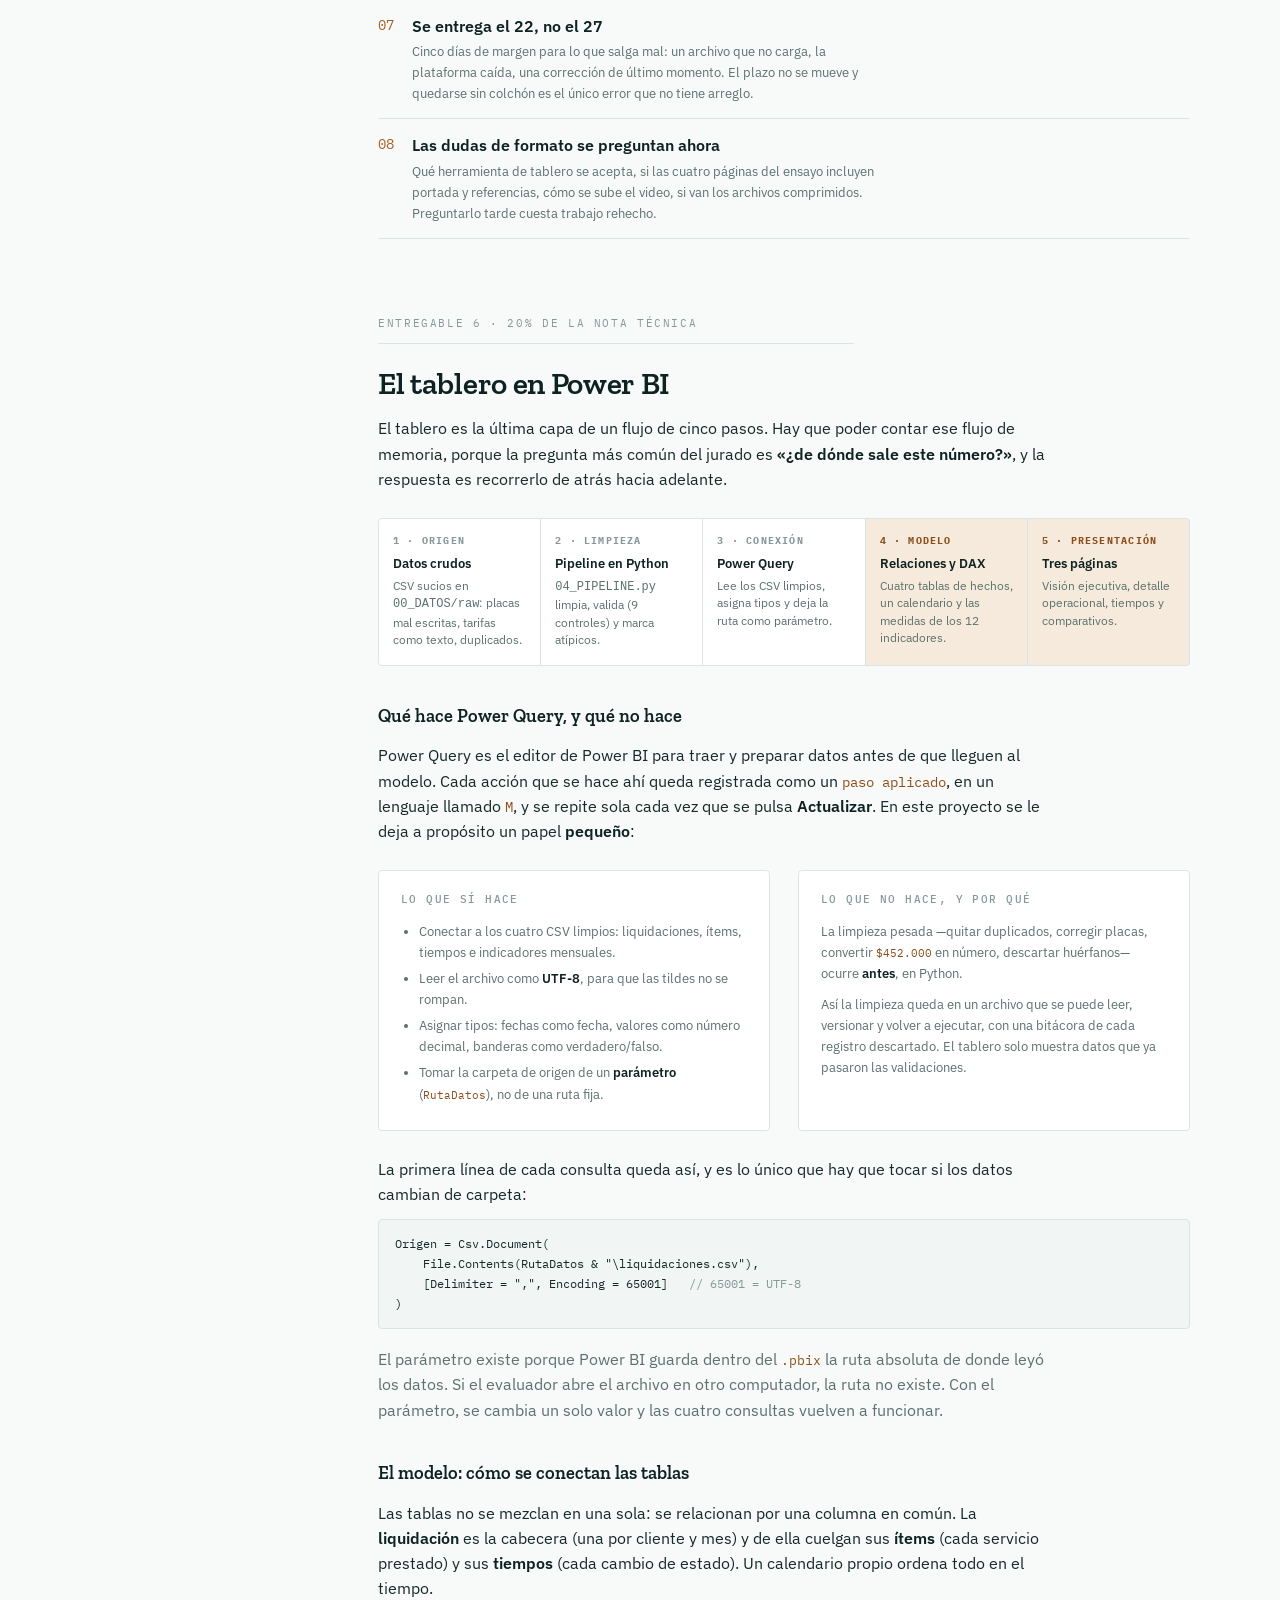
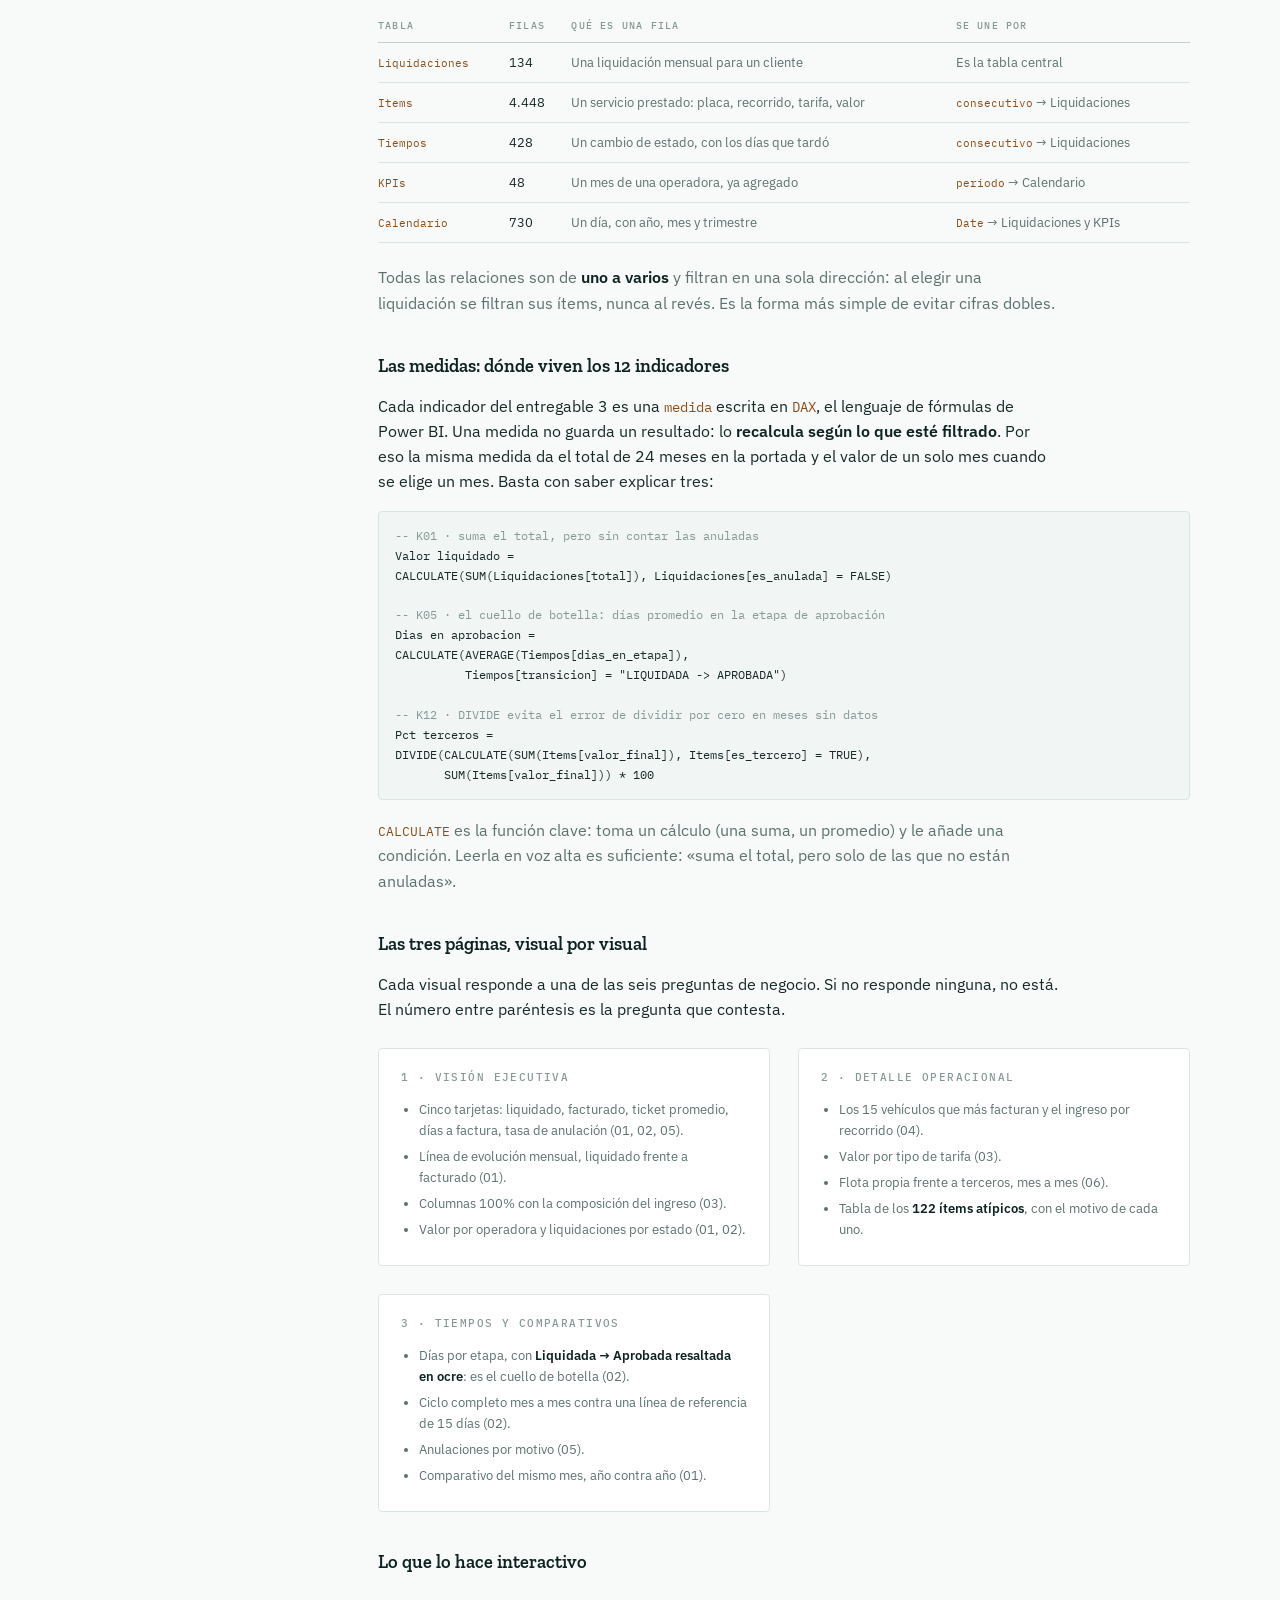
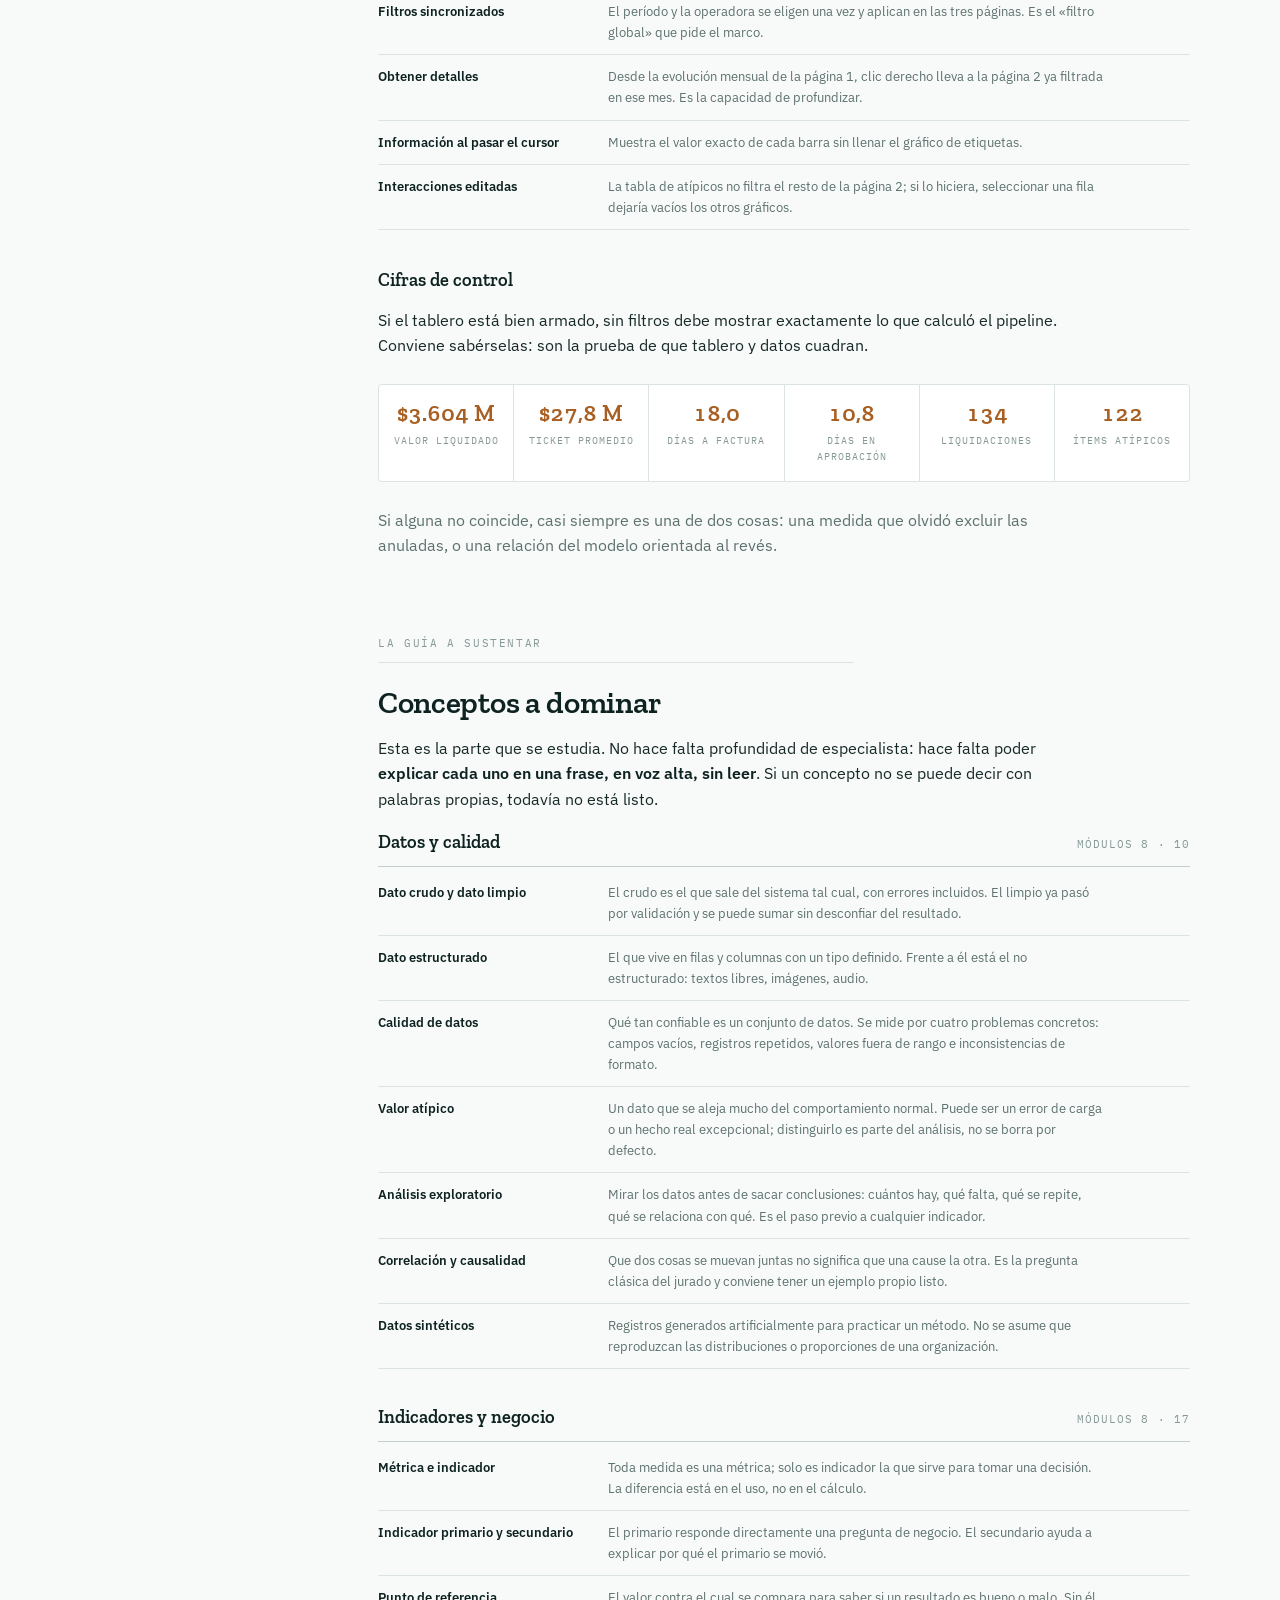
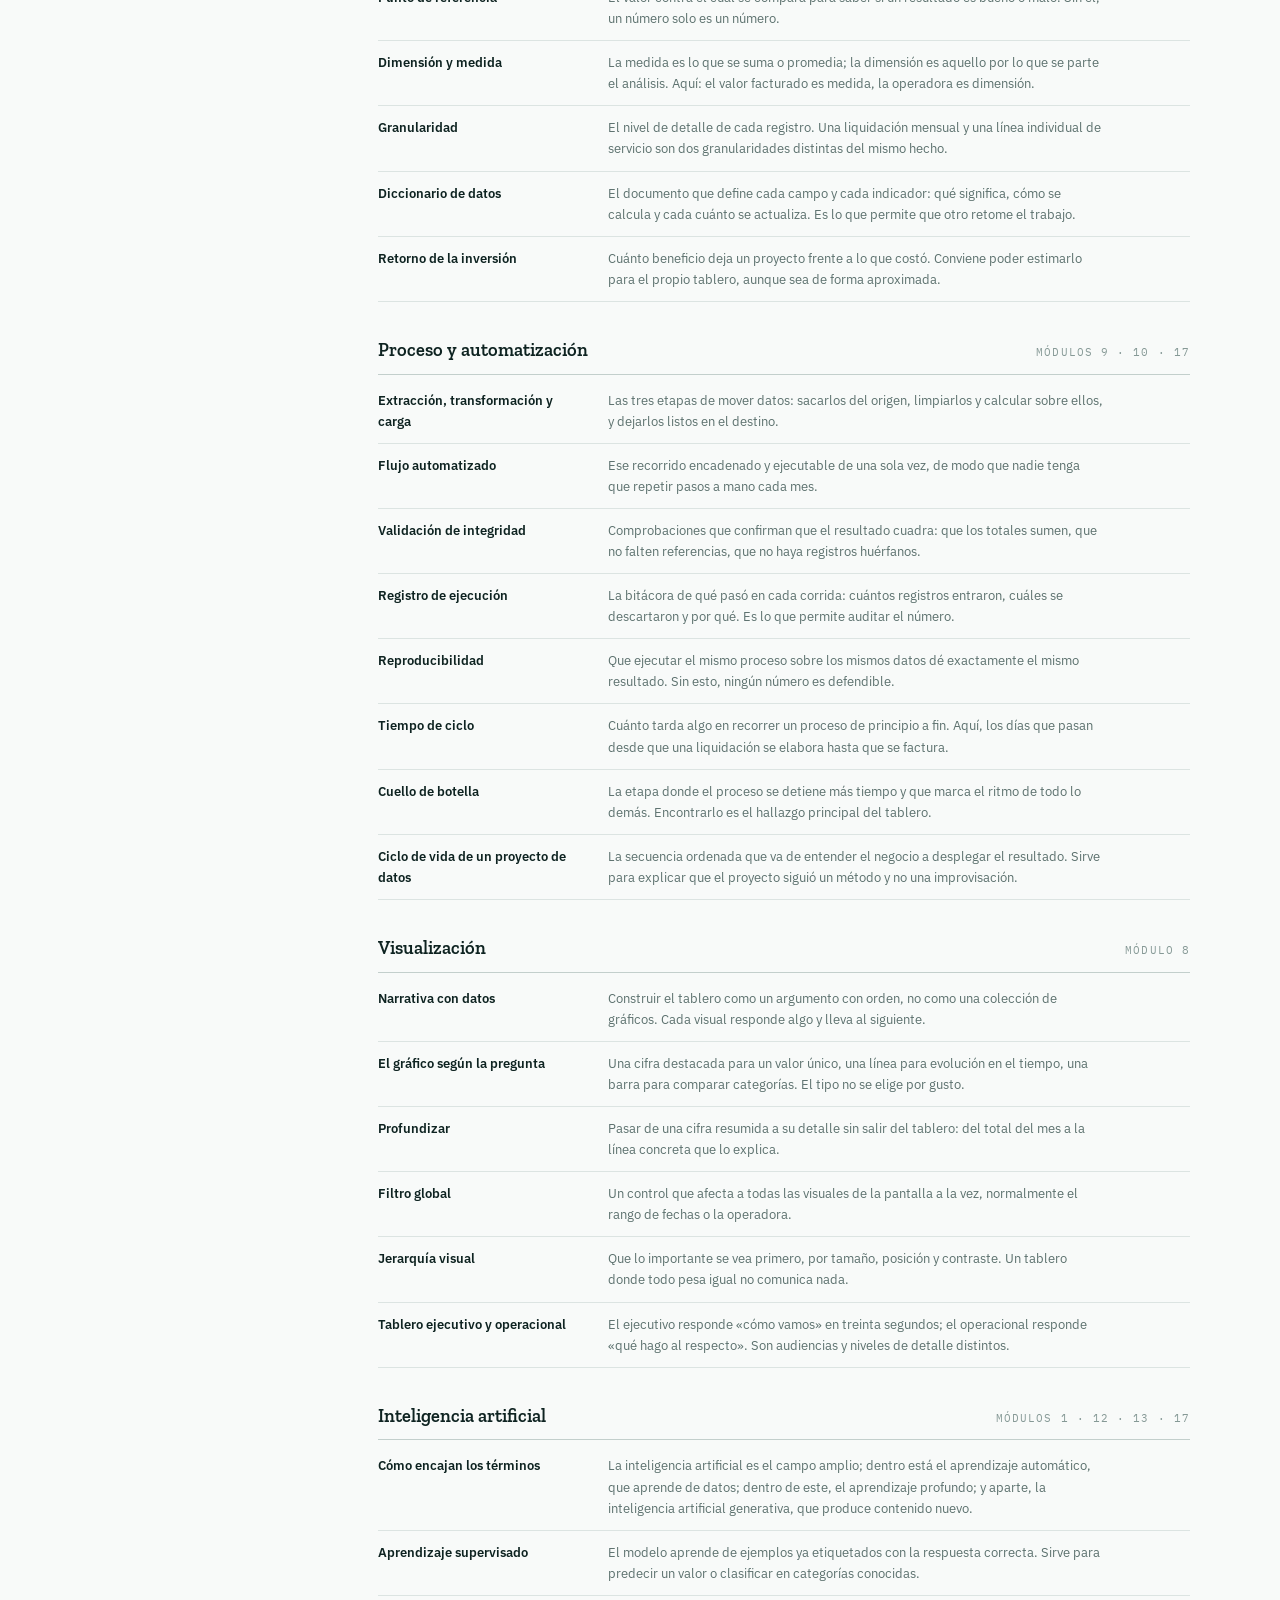
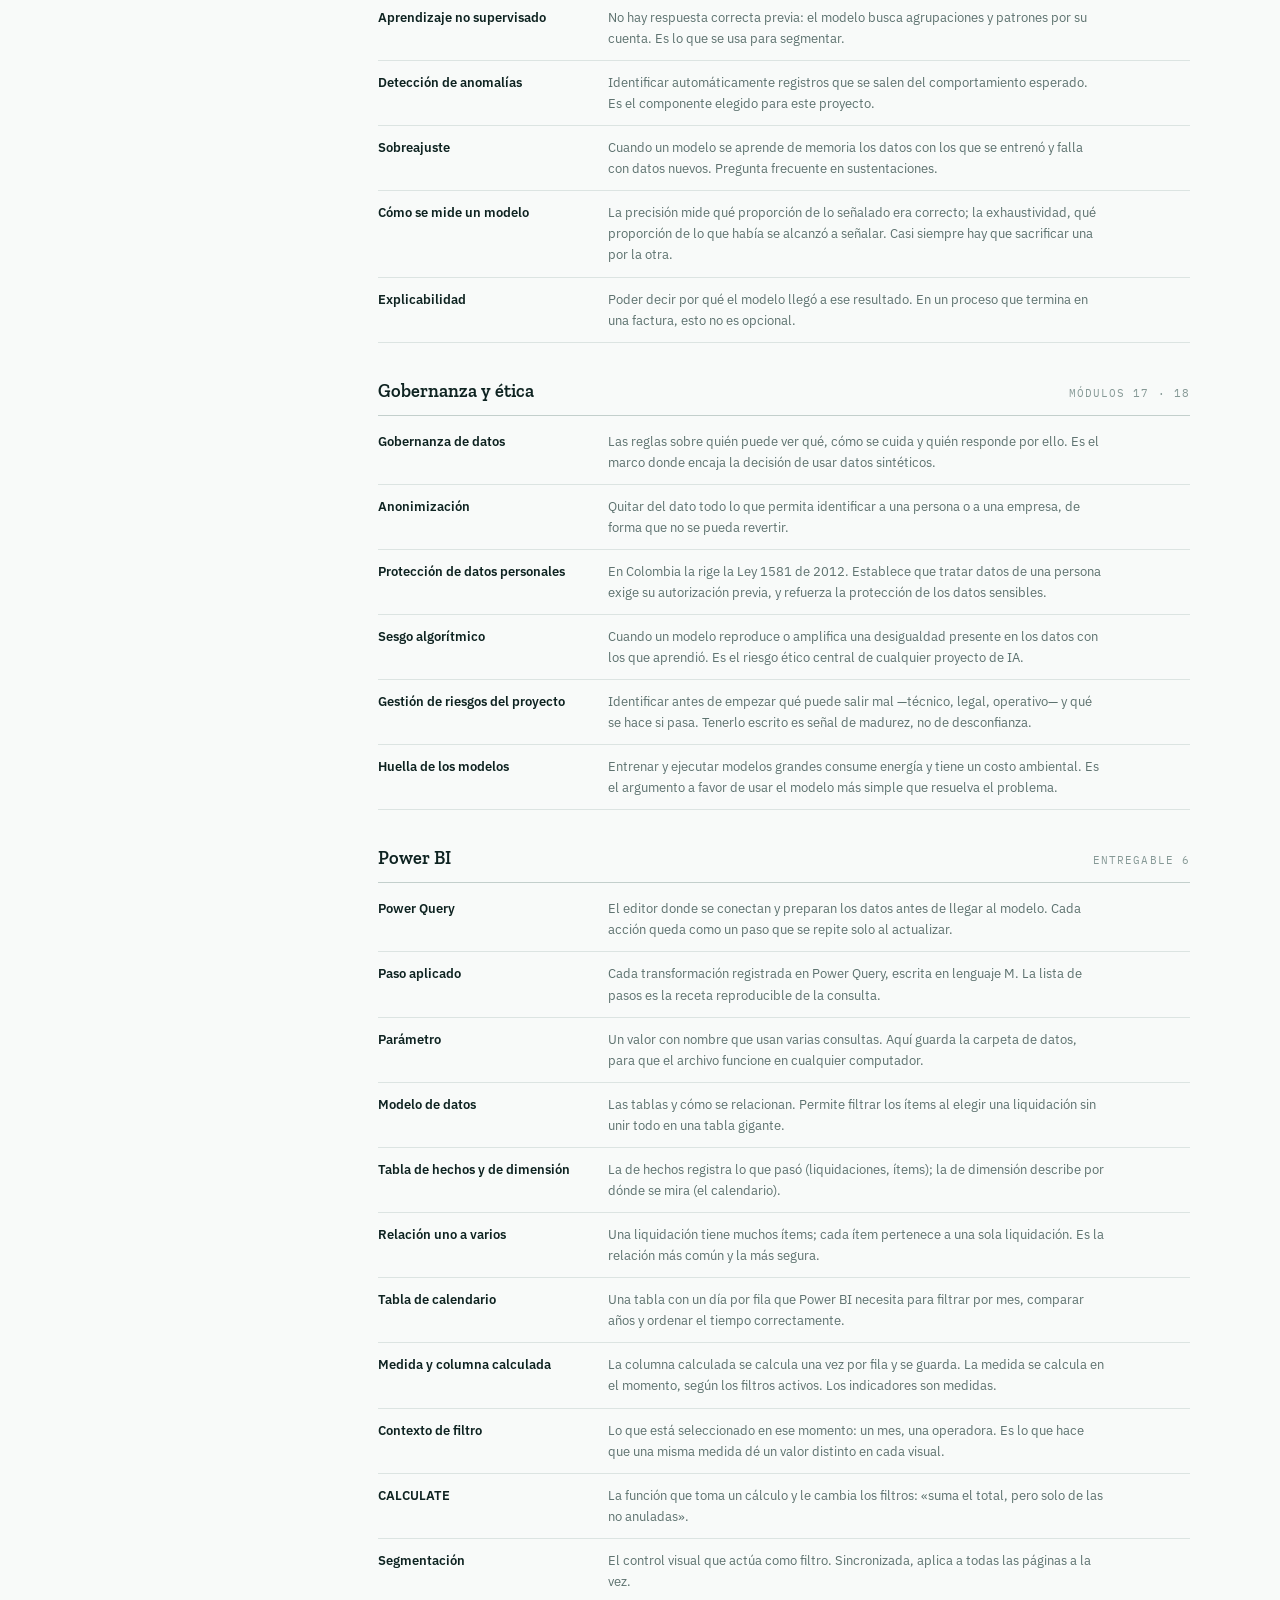
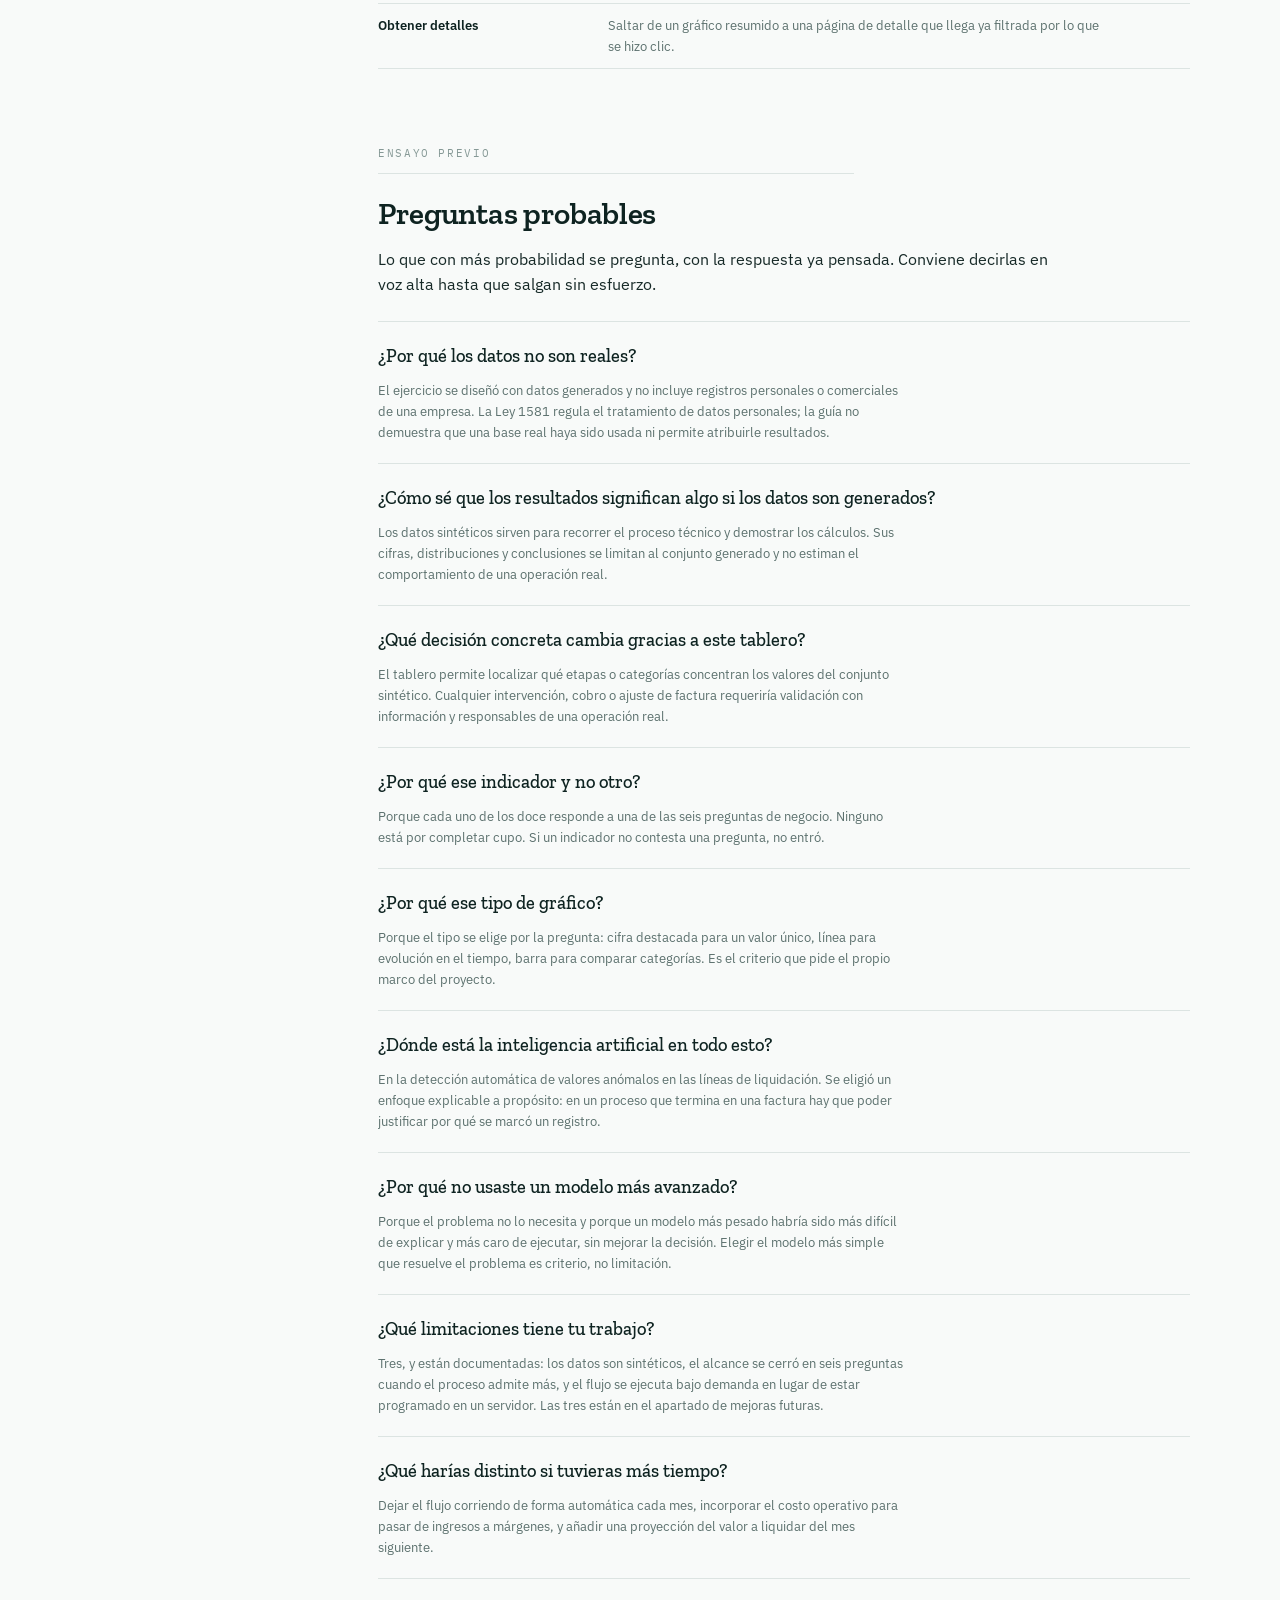
==== commit 3b5caa11: "Publish updated seminar deliverables and APA essay" ====
--- a/index.html
+++ b/index.html
@@ -699,7 +699,11 @@
         Caso académico con datos sintéticos y límites declarados. Autor: Camilo Cepeda Orduz ·
         Fundación de Educación Superior San José.
       </p>
-      <a class="download-cta" href="descargas/Entregables_Seminario_IA_Camilo_Cepeda_Orduz.zip" download>Descargar todos los entregables · ZIP</a>
+      <a class="download-cta" href="descargas/Entregables_Seminario_IA_Camilo_Cepeda_Orduz_Actualizado_2026-10-22.zip" download>Descargar todos los entregables actualizados · ZIP</a>
+      <p class="cta-row">
+        <a class="cta" href="descargas/ENSAYO_Camilo_Cepeda_Orduz_APA.pdf" download>Ensayo APA 7 · PDF</a>
+        <a class="cta" href="descargas/ENSAYO_Camilo_Cepeda_Orduz_APA.docx" download>Ensayo editable · DOCX</a>
+      </p>
       <dl class="docblock">
         <div><dt>Período</dt><dd>2026-2</dd></div>
         <div><dt>Ventana</dt><dd>16 – 27 OCT</dd></div>
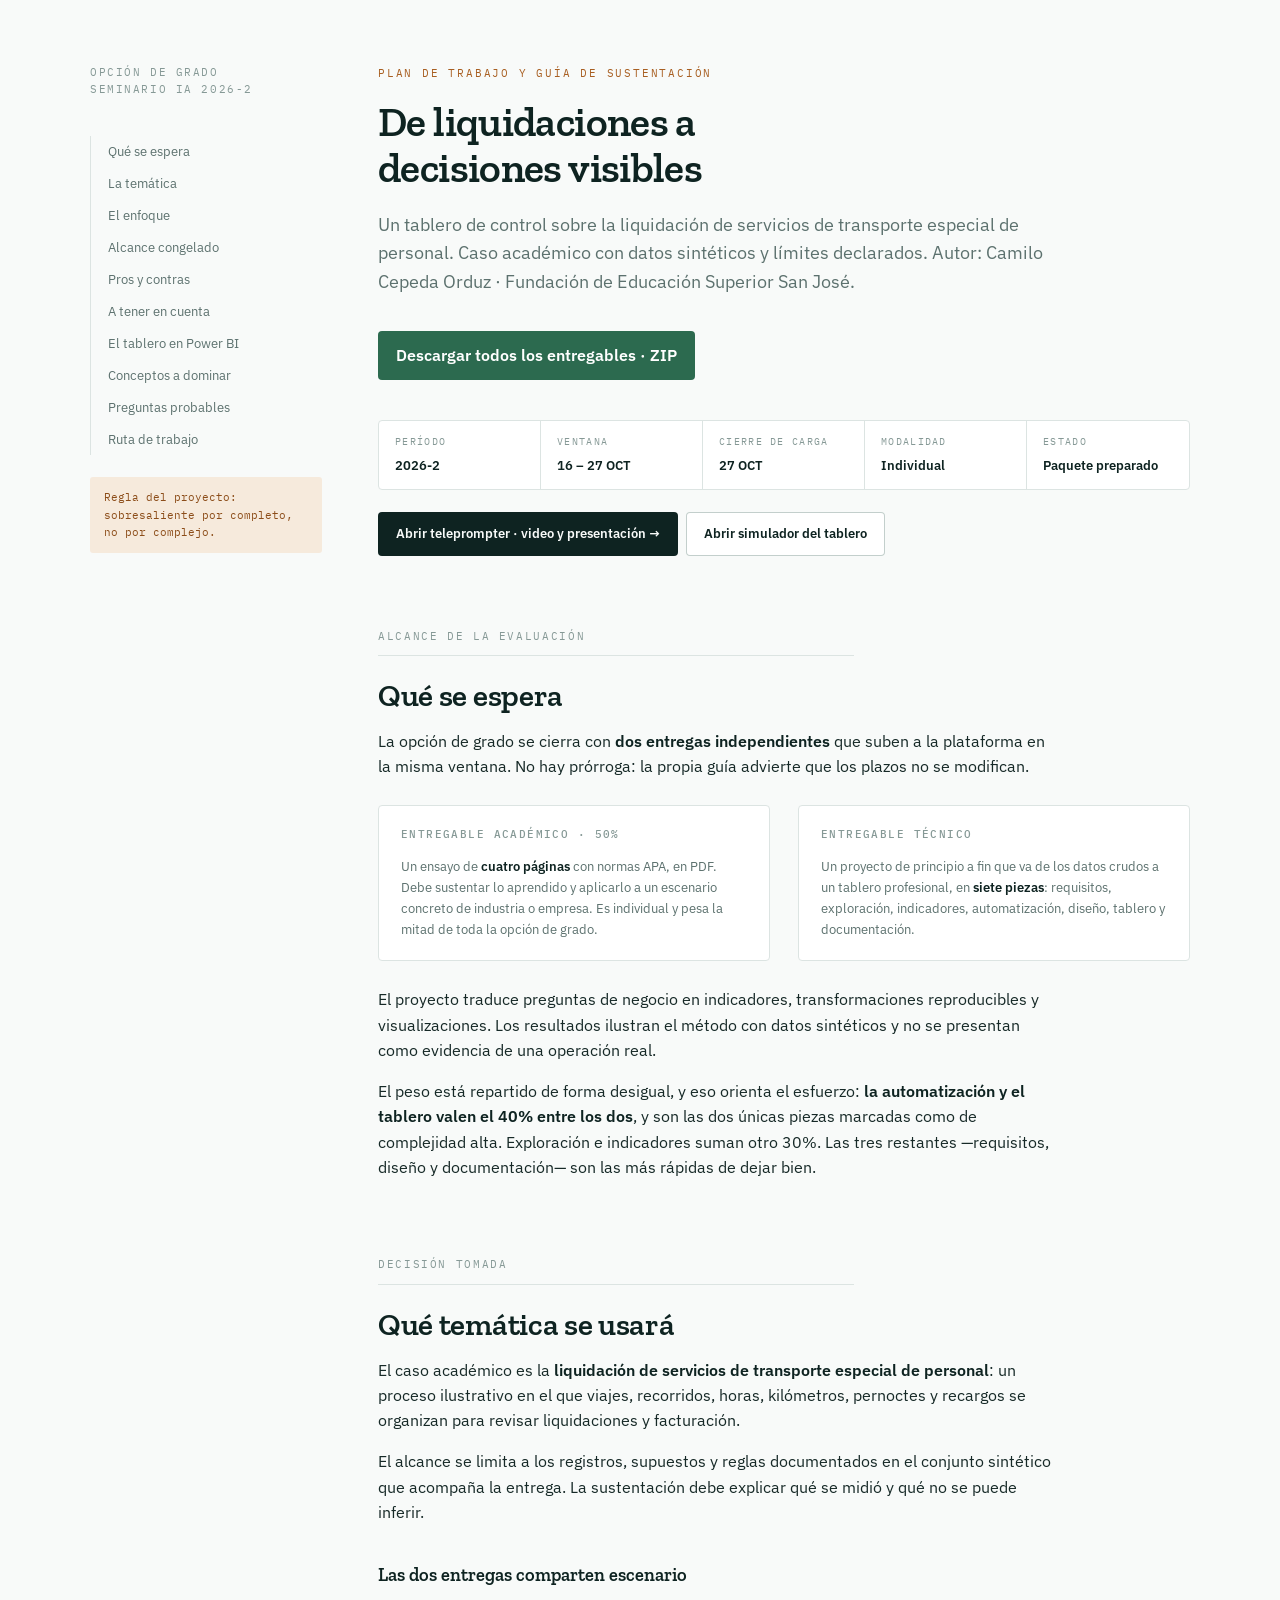
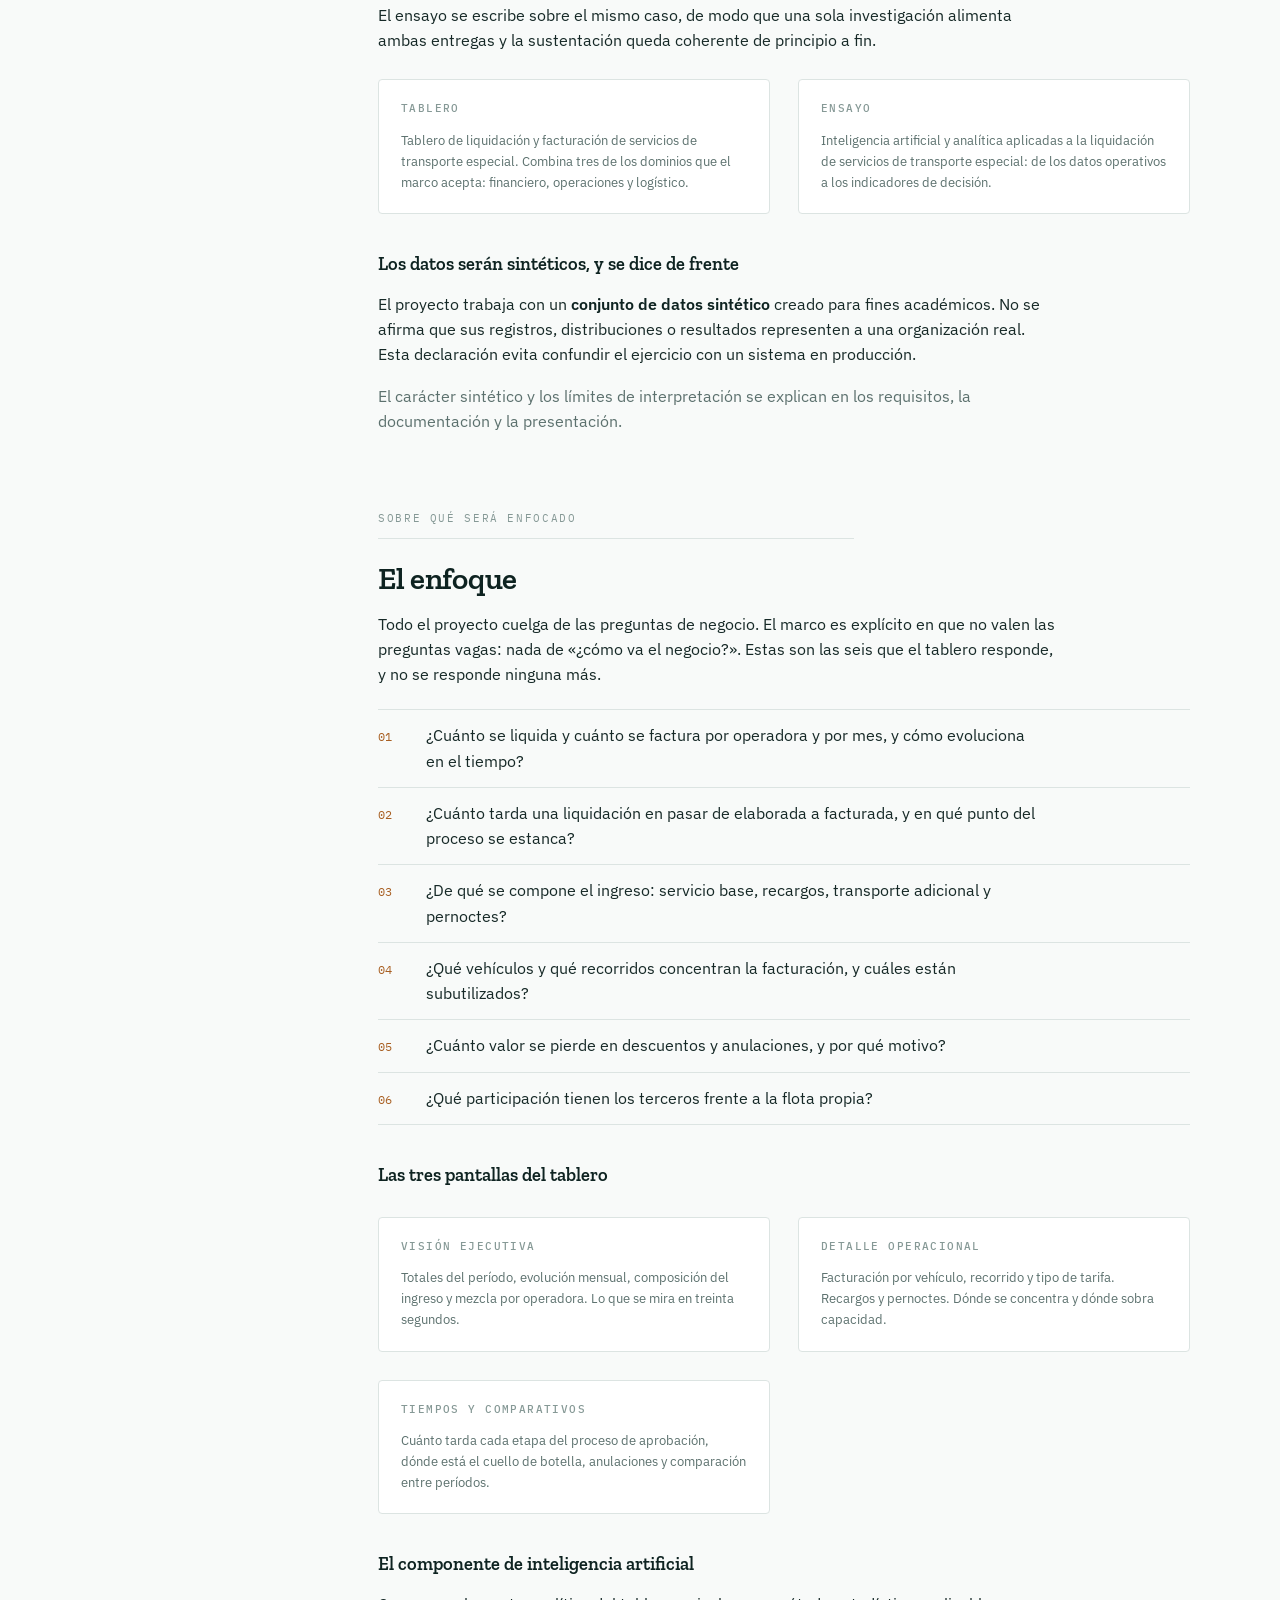
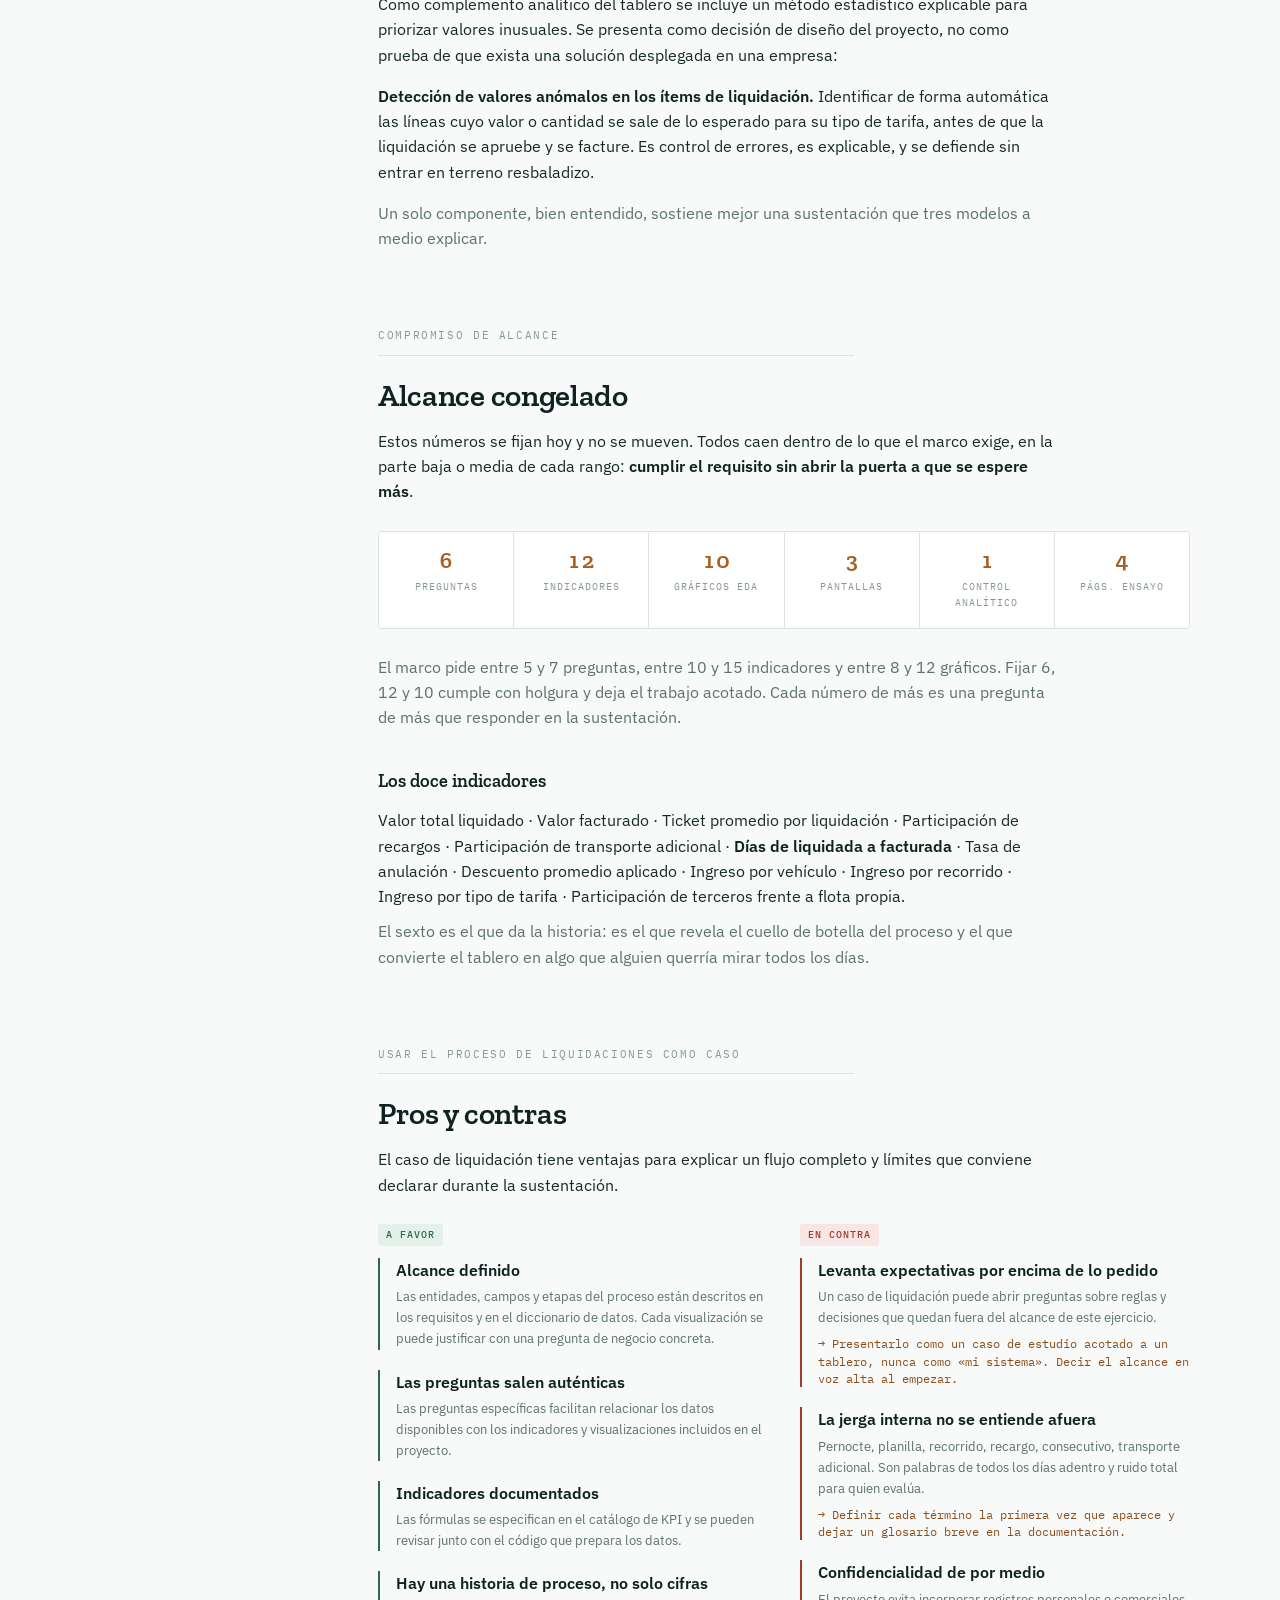
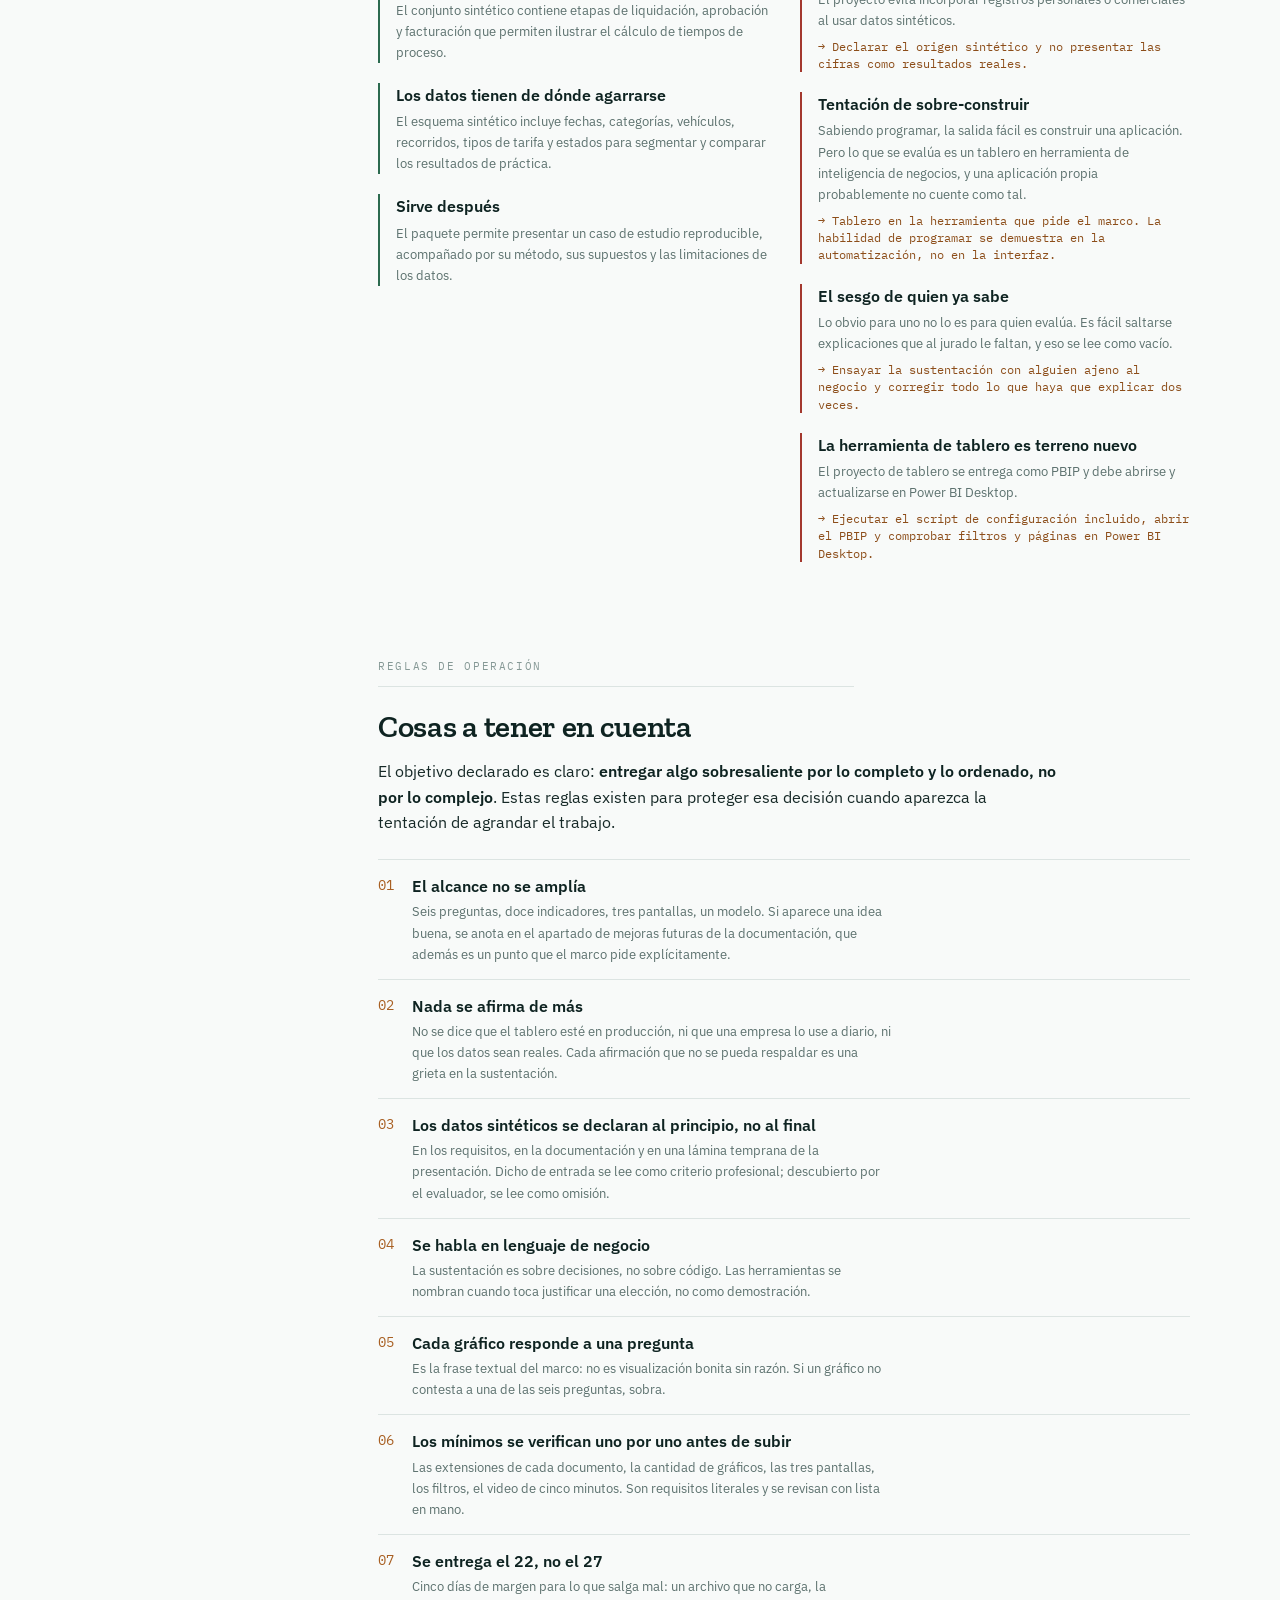
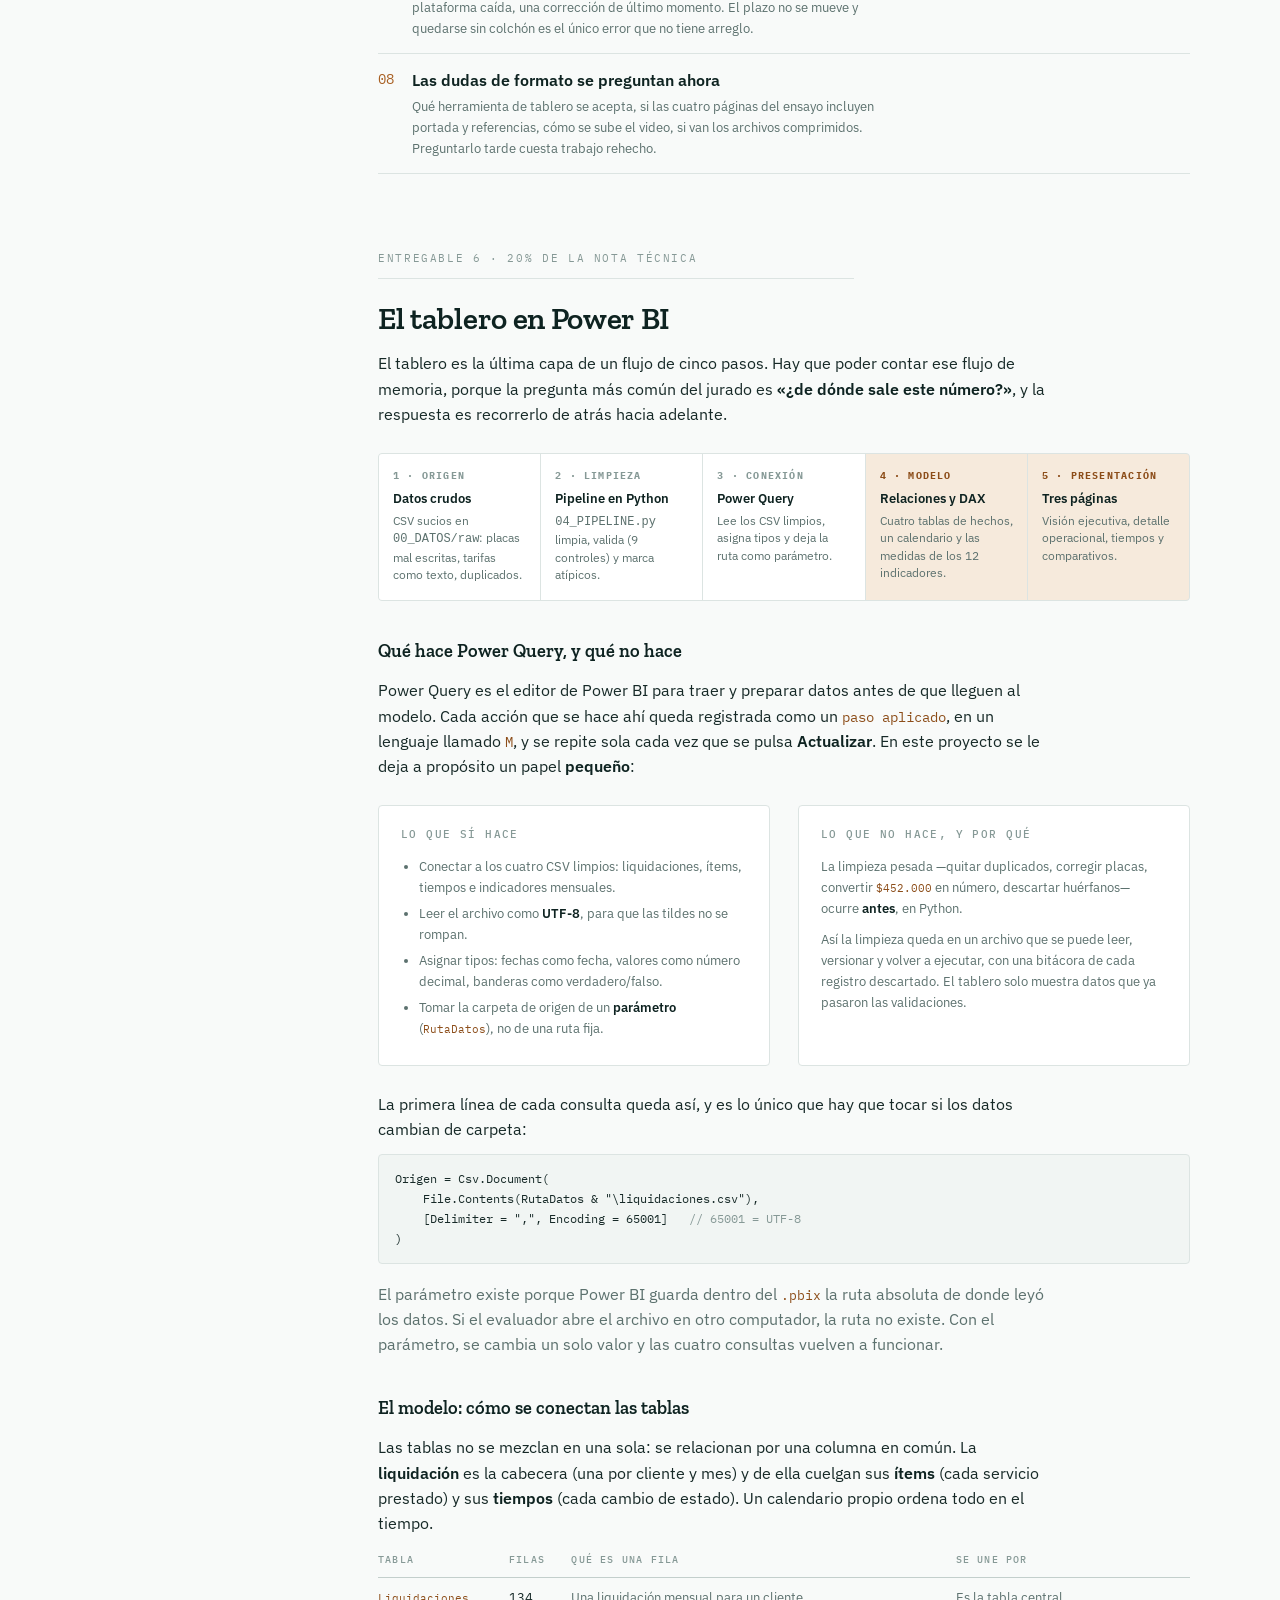
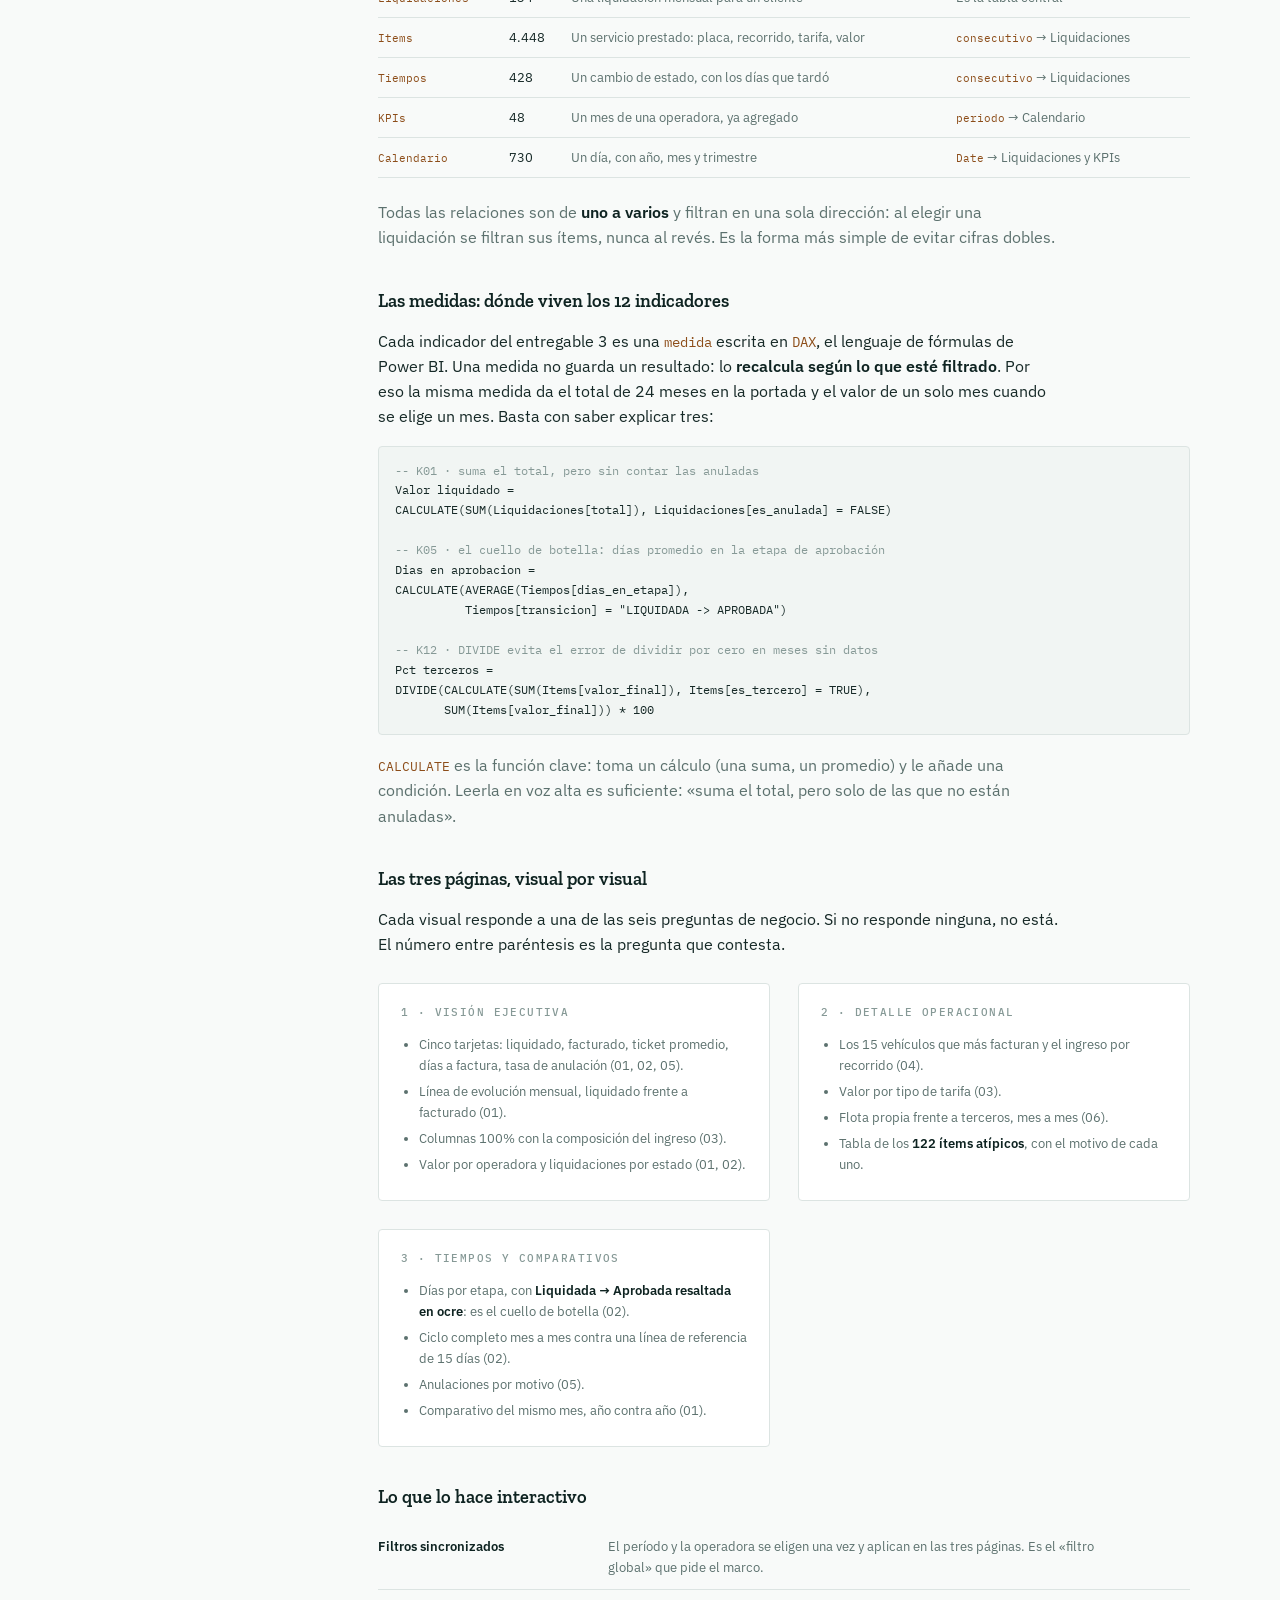
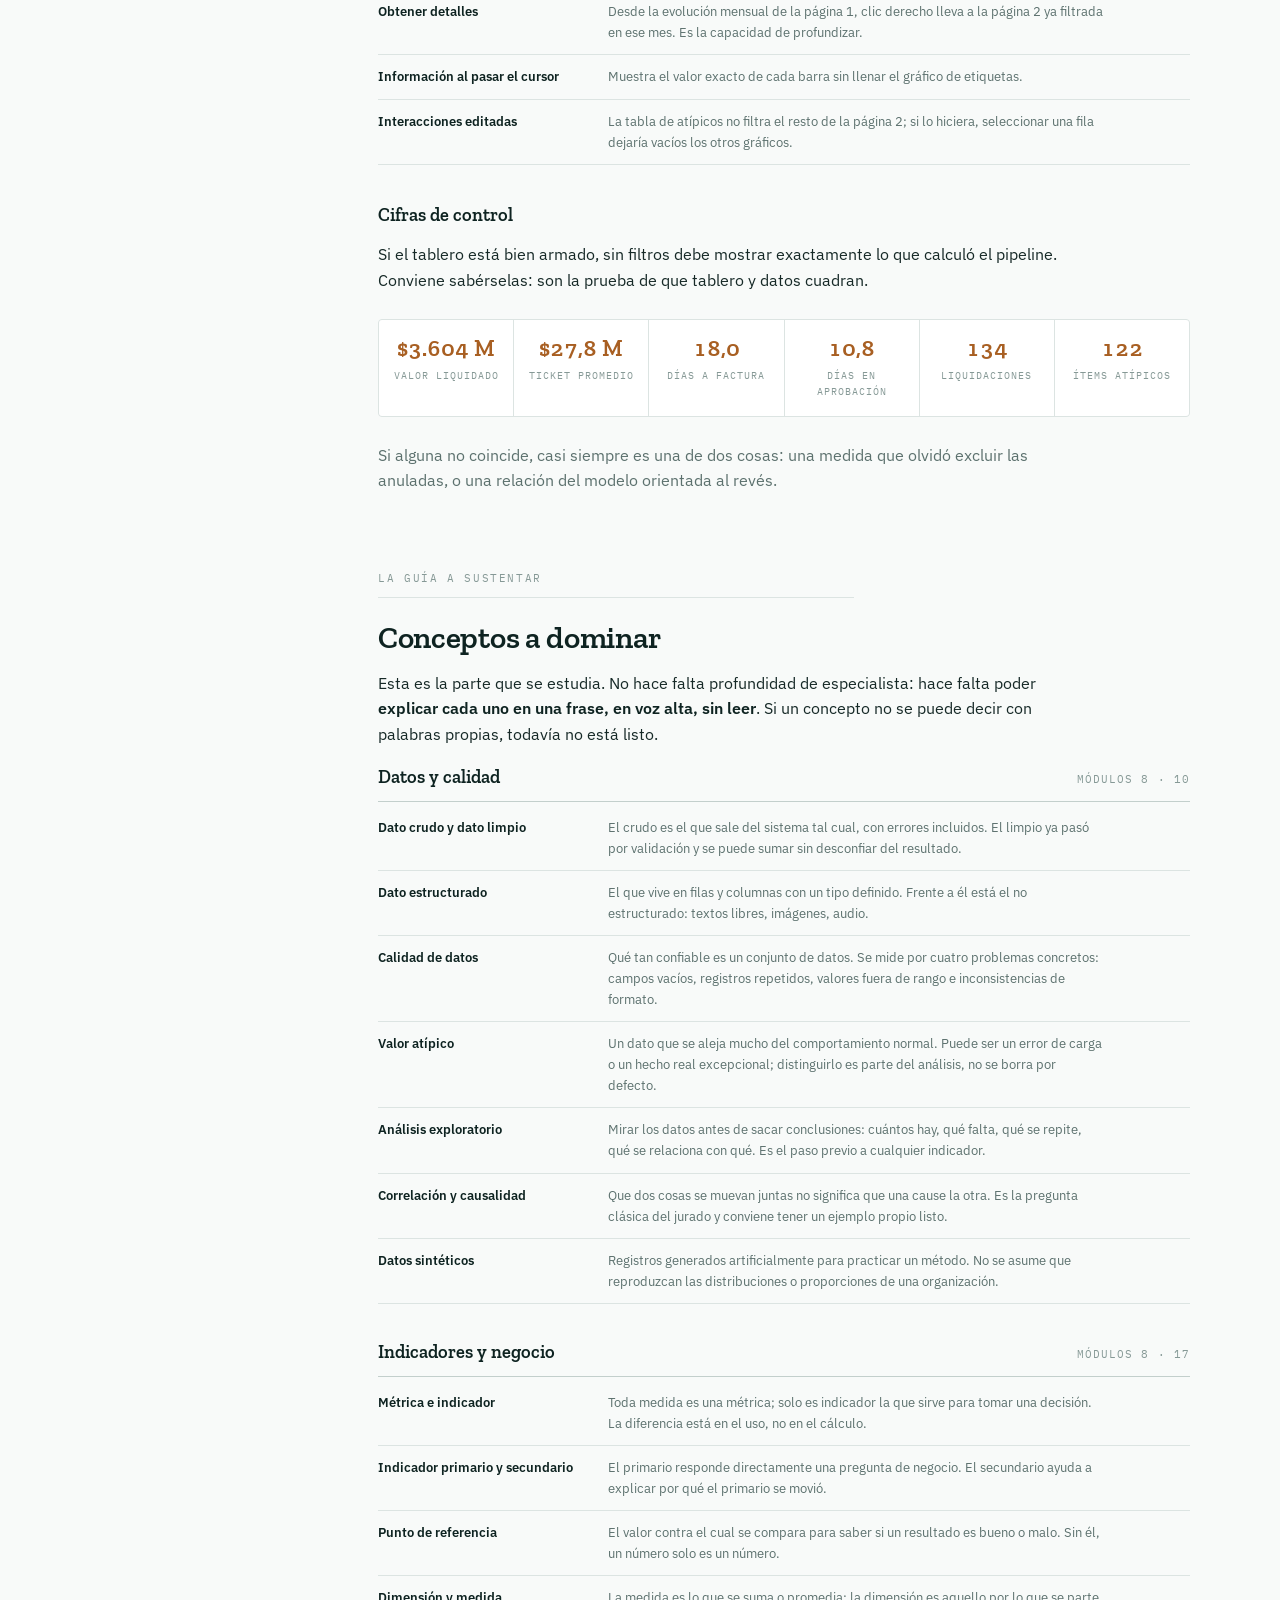
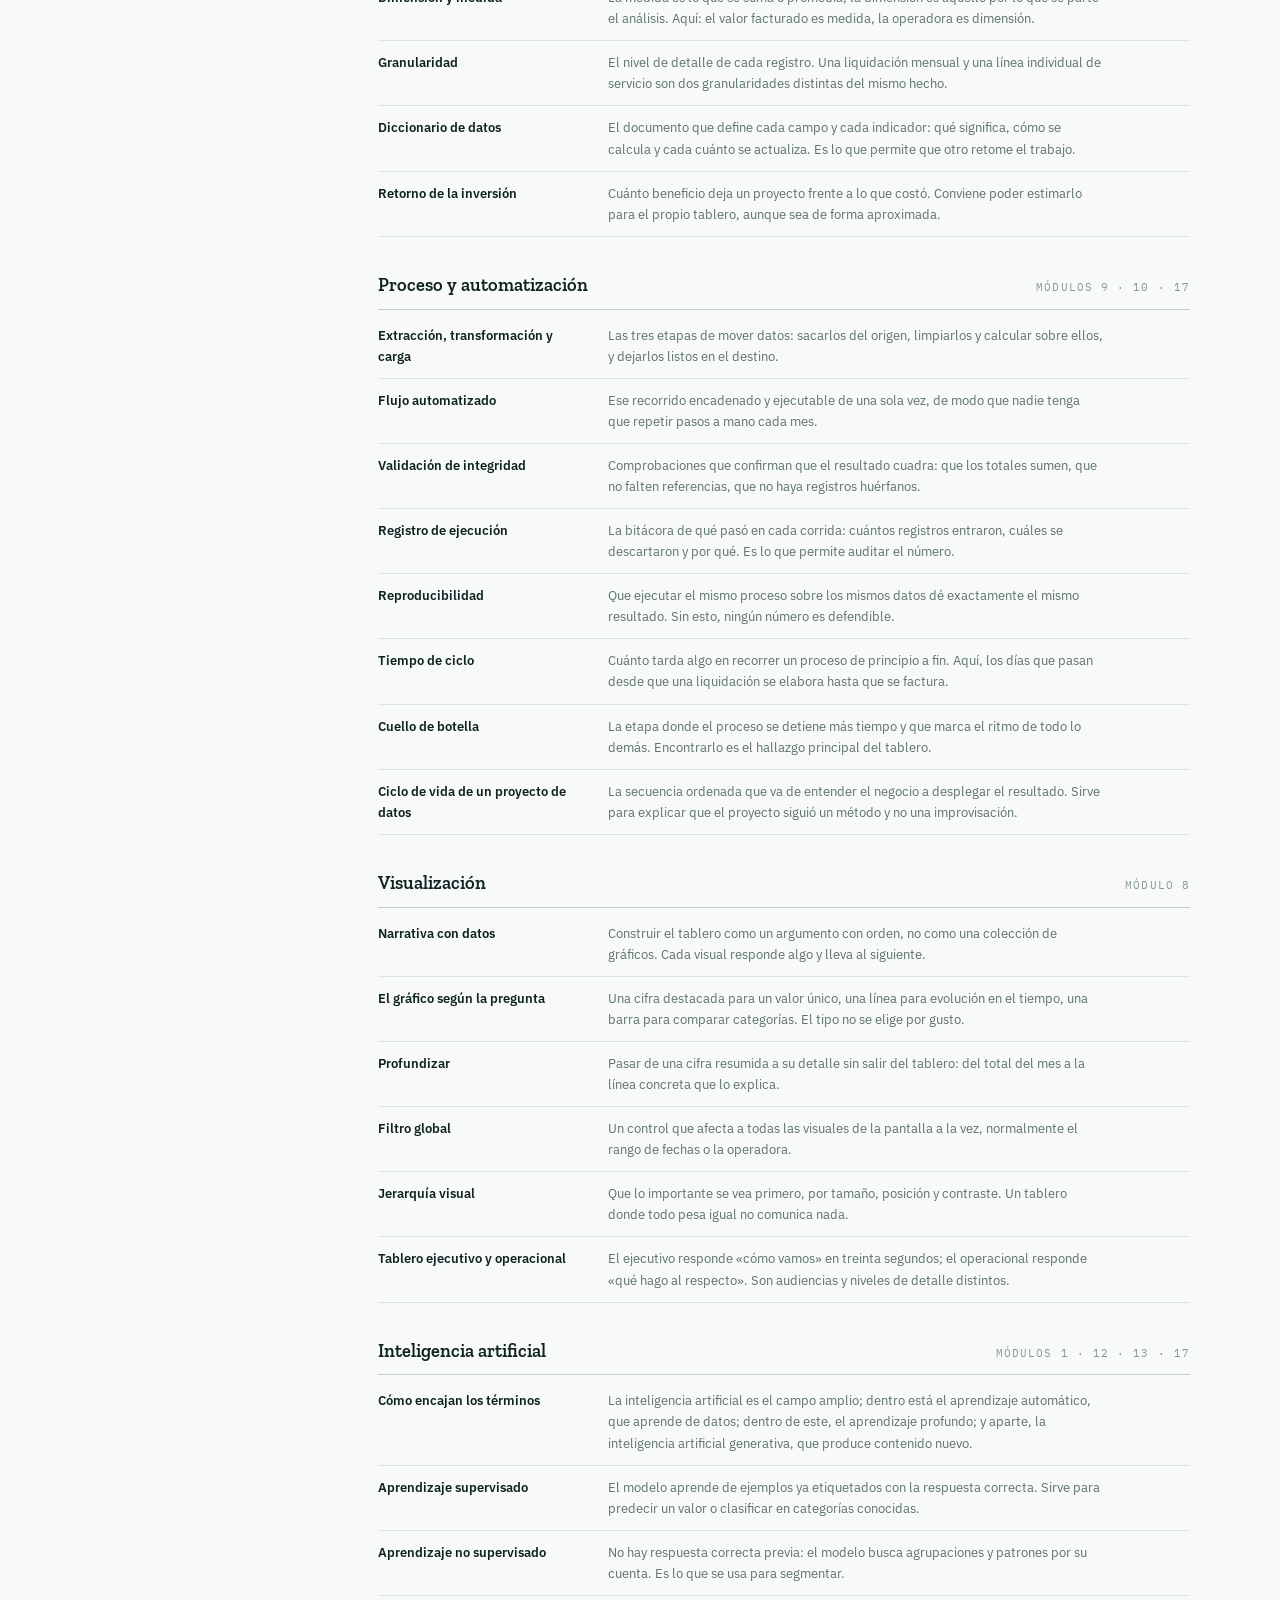
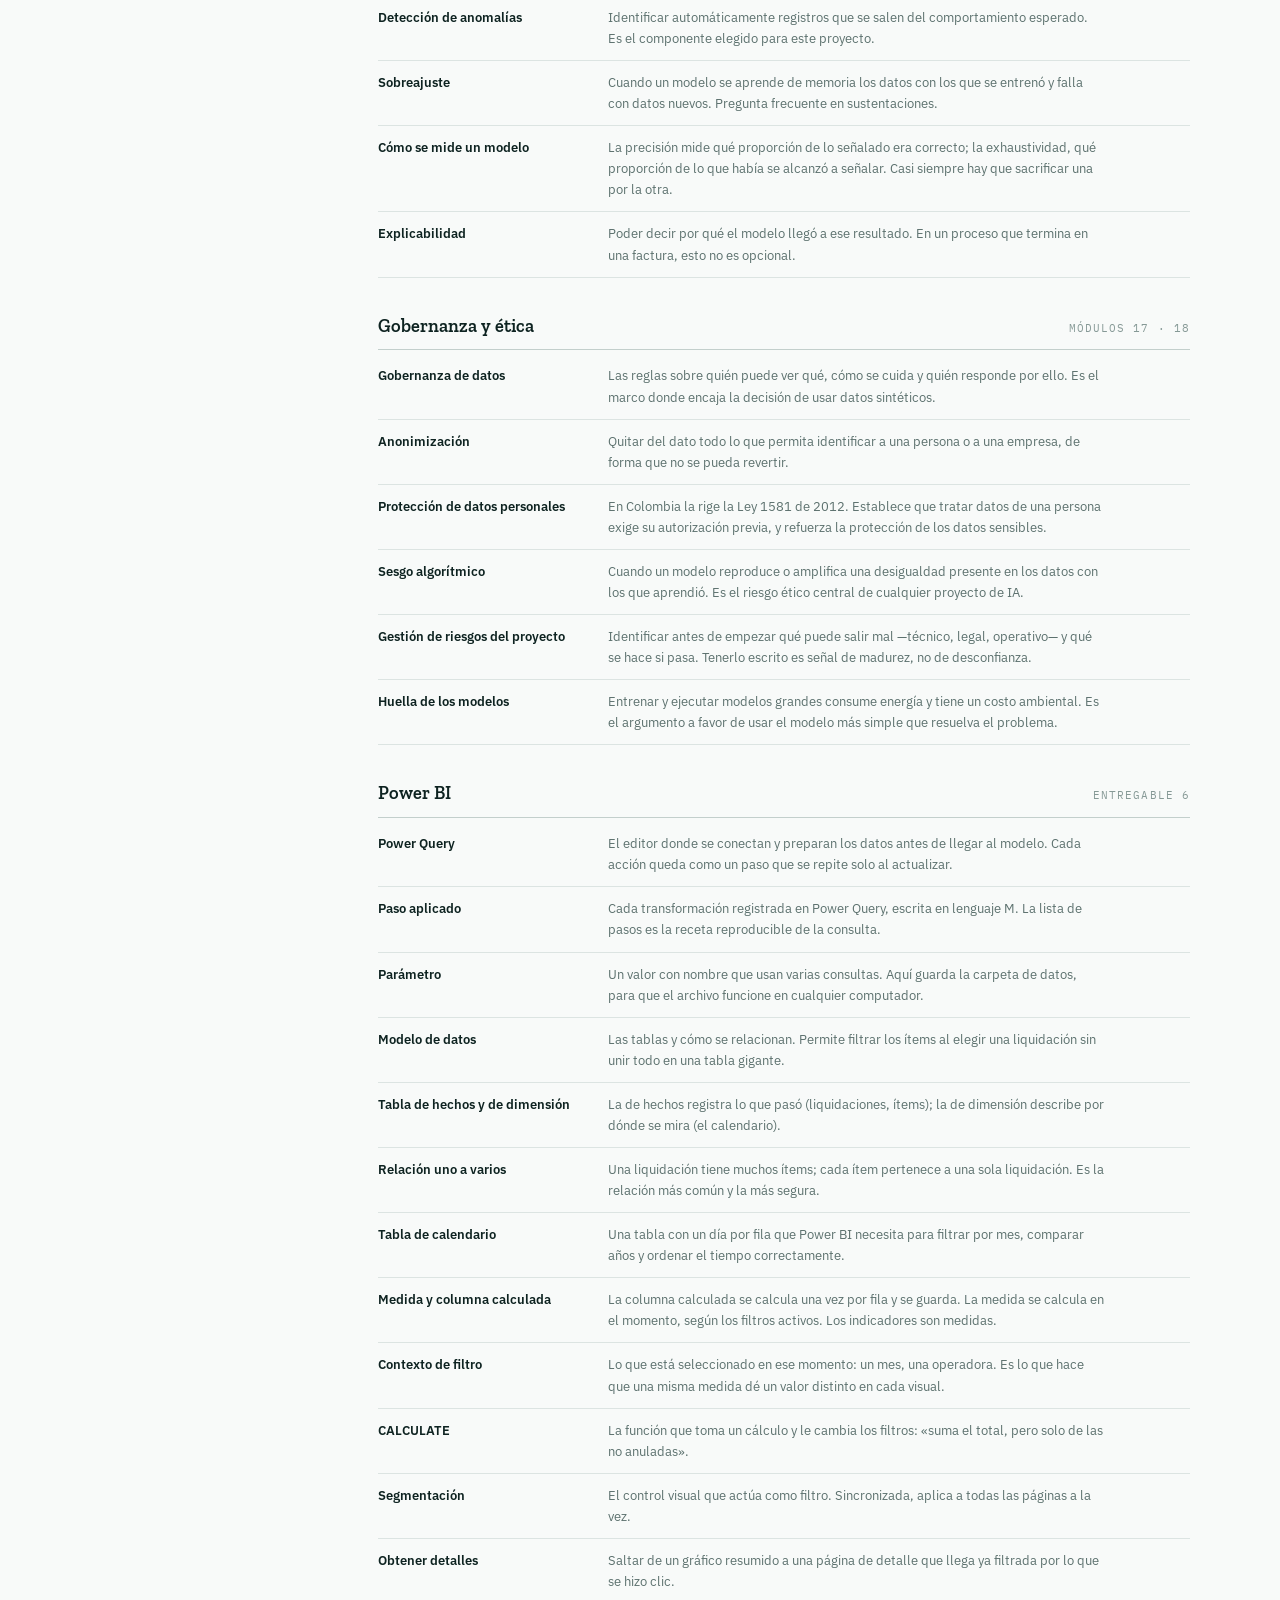
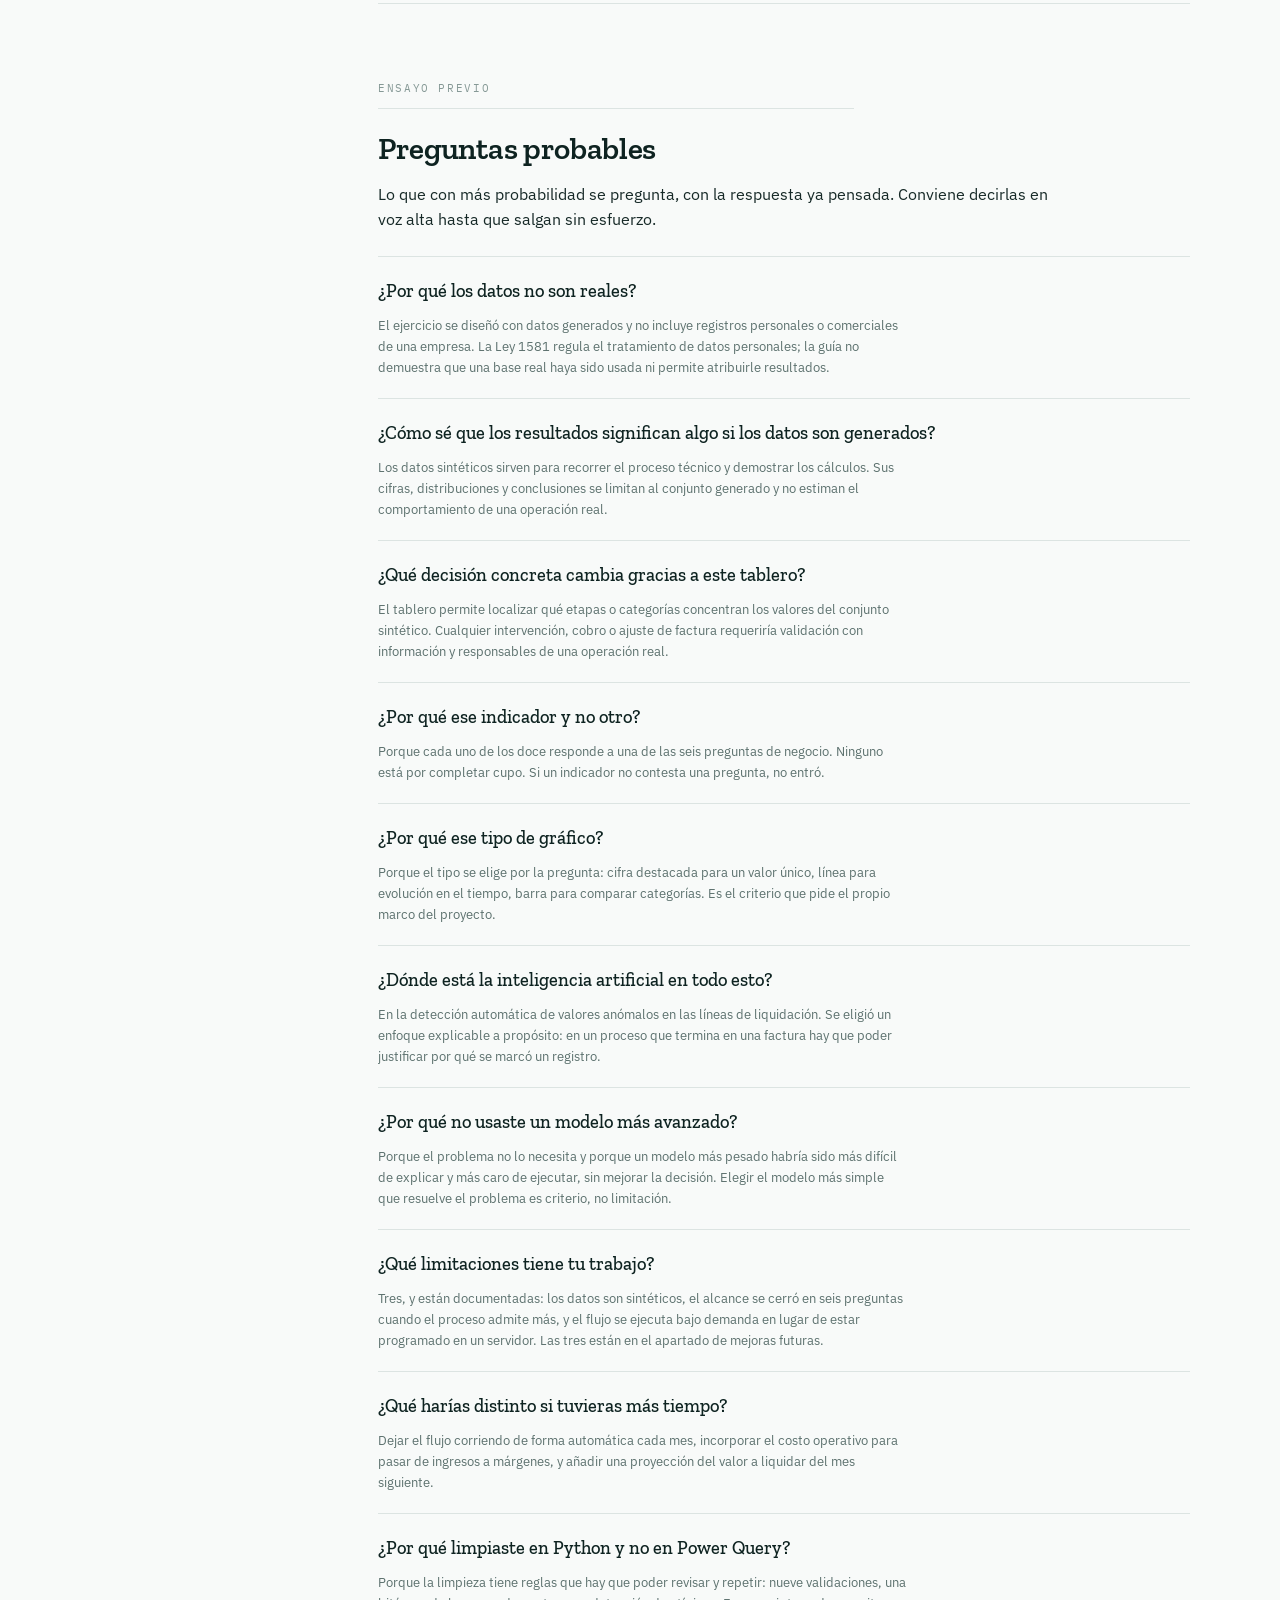
==== commit 2e55663c: "Publica desde opcion-grado-seminario-ia@f36750a" ====
--- a/index.html
+++ b/index.html
@@ -607,7 +607,7 @@
     .flow { grid-template-columns: minmax(0, 1fr); }
   }
 
-  .cta-row { margin: 22px 0 0; }
+  .cta-row { display: flex; flex-wrap: wrap; gap: 8px; margin: 22px 0 0; }
   .cta {
     display: inline-block;
     background: var(--ink-strong);
@@ -619,6 +619,8 @@
     border-radius: 4px;
   }
   .cta:hover { background: var(--accent-ink); color: #fff; }
+  .cta + .cta { background: var(--panel); color: var(--ink-strong); box-shadow: inset 0 0 0 1px var(--line-strong); }
+  .cta + .cta:hover { background: var(--ground); color: var(--ink-strong); }
 
   a { color: var(--accent-ink); }
 
@@ -699,11 +701,7 @@
         Caso académico con datos sintéticos y límites declarados. Autor: Camilo Cepeda Orduz ·
         Fundación de Educación Superior San José.
       </p>
-      <a class="download-cta" href="descargas/Entregables_Seminario_IA_Camilo_Cepeda_Orduz_Actualizado_2026-10-22.zip" download>Descargar todos los entregables actualizados · ZIP</a>
-      <p class="cta-row">
-        <a class="cta" href="descargas/ENSAYO_Camilo_Cepeda_Orduz_APA.pdf" download>Ensayo APA 7 · PDF</a>
-        <a class="cta" href="descargas/ENSAYO_Camilo_Cepeda_Orduz_APA.docx" download>Ensayo editable · DOCX</a>
-      </p>
+      <a class="download-cta" href="descargas/Entregables_Seminario_IA_Camilo_Cepeda_Orduz.zip" download>Descargar todos los entregables · ZIP</a>
       <dl class="docblock">
         <div><dt>Período</dt><dd>2026-2</dd></div>
         <div><dt>Ventana</dt><dd>16 – 27 OCT</dd></div>
@@ -711,7 +709,7 @@
         <div><dt>Modalidad</dt><dd>Individual</dd></div>
         <div><dt>Estado</dt><dd>Paquete preparado</dd></div>
       </dl>
-      <p class="cta-row"><a class="cta" href="guion/">Abrir el guion interactivo de 10 minutos →</a></p>
+      <p class="cta-row"><a class="cta" href="teleprompter/">Abrir teleprompter · video y presentación →</a><a class="cta" href="guion/">Abrir simulador del tablero</a></p>
     </header>
 
     <!-- ─────────────────────────────────────────────────── -->
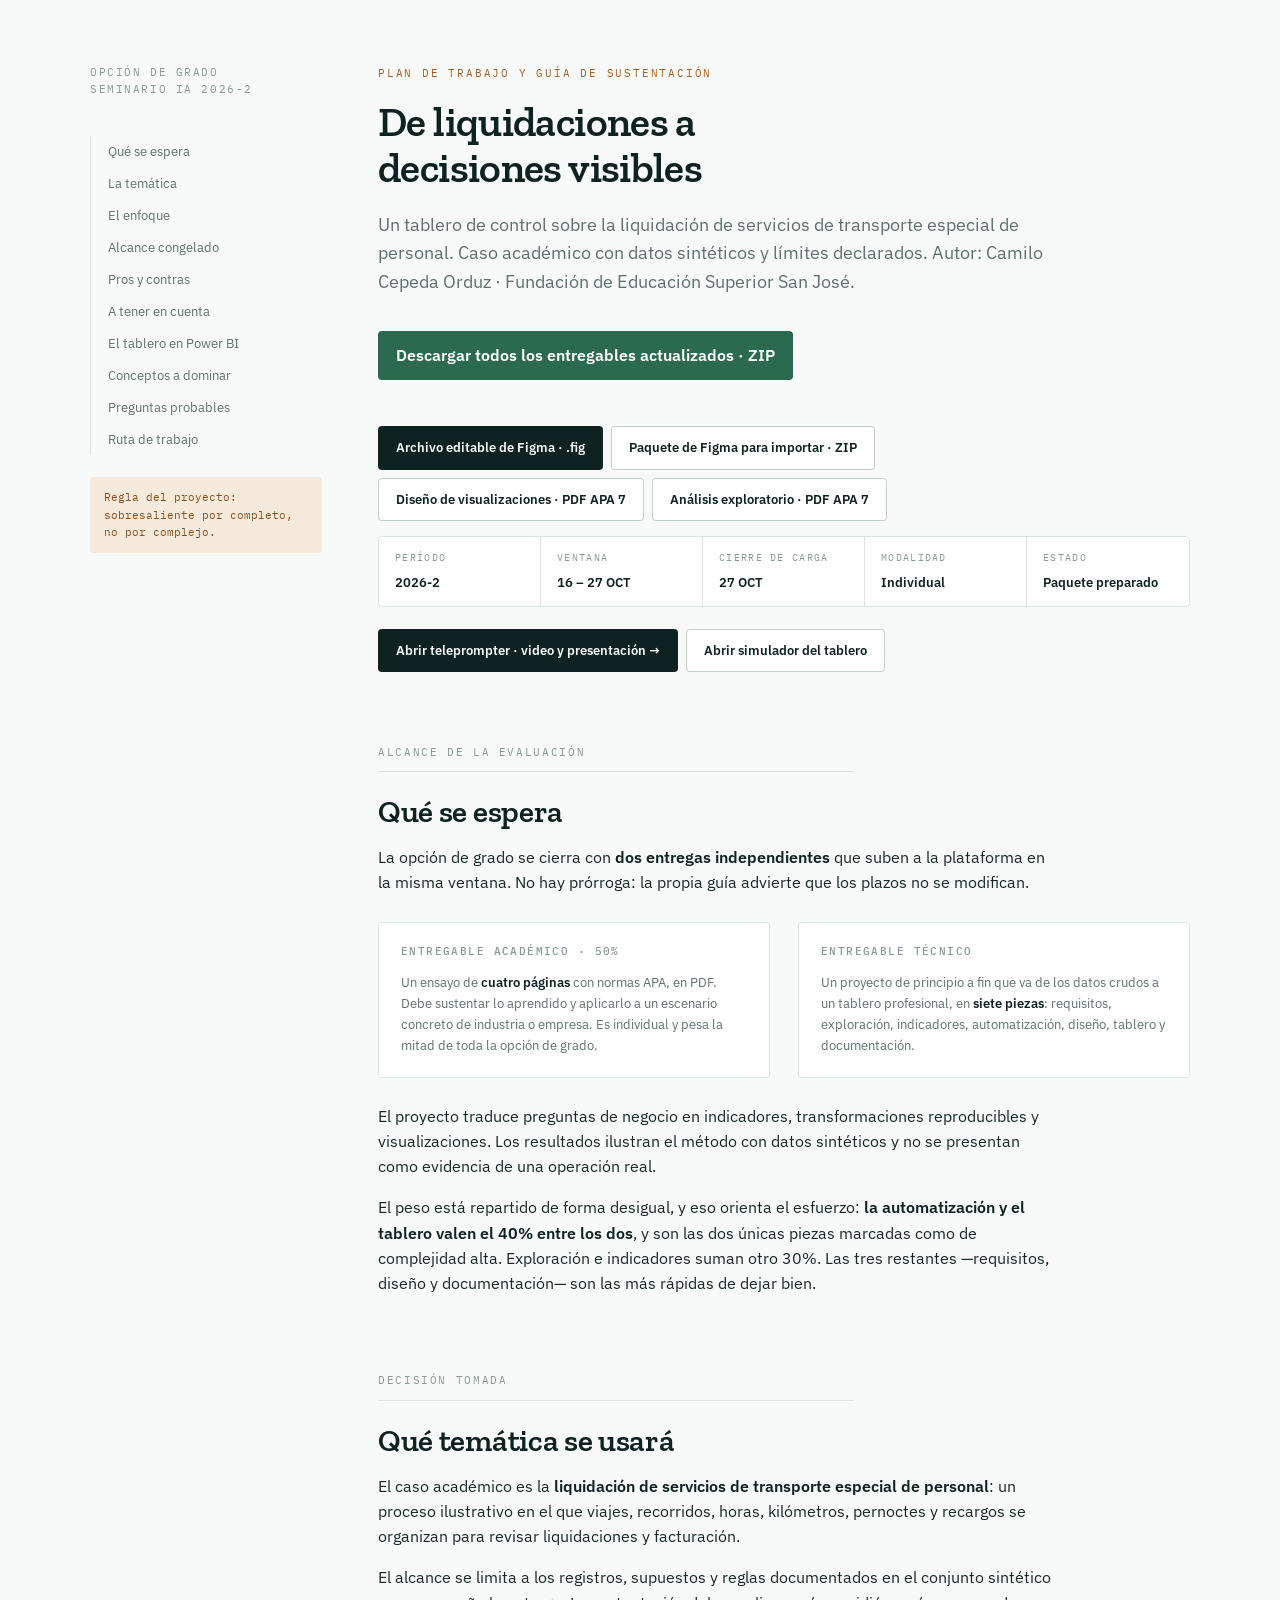
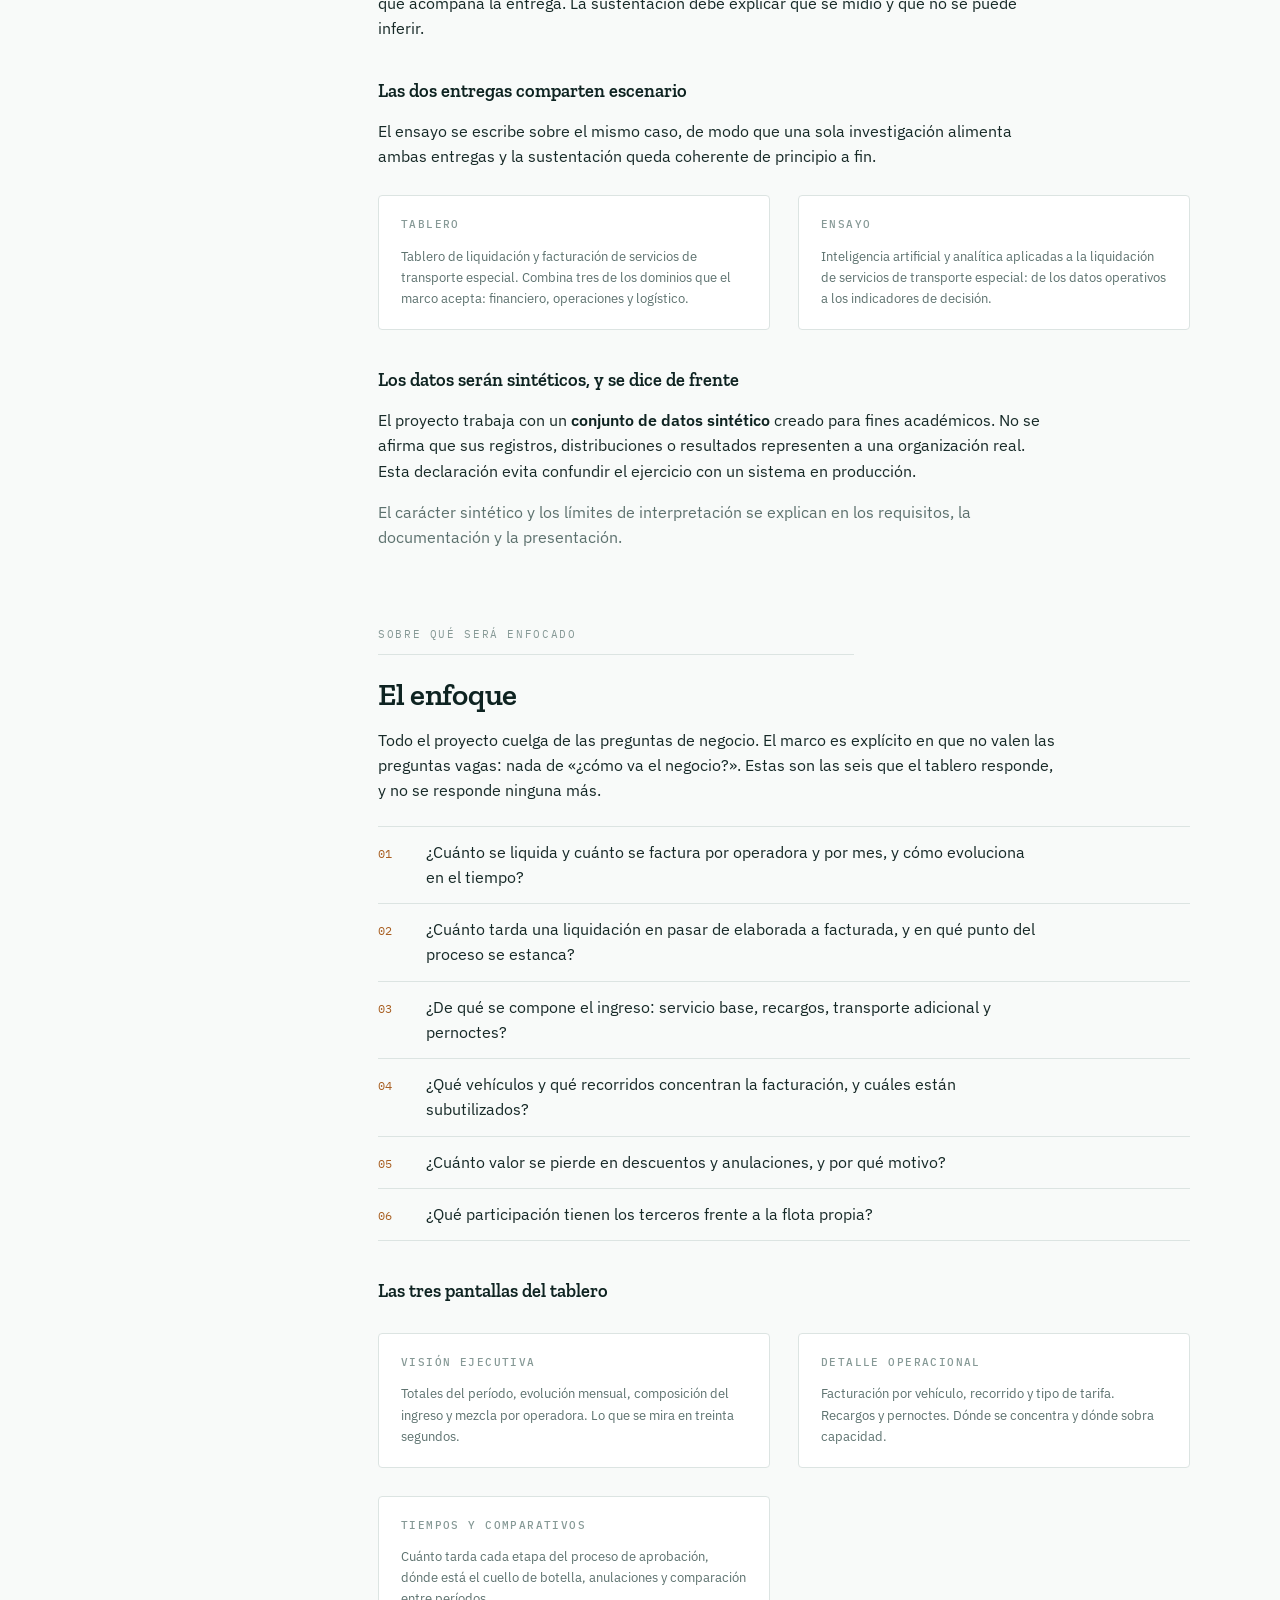
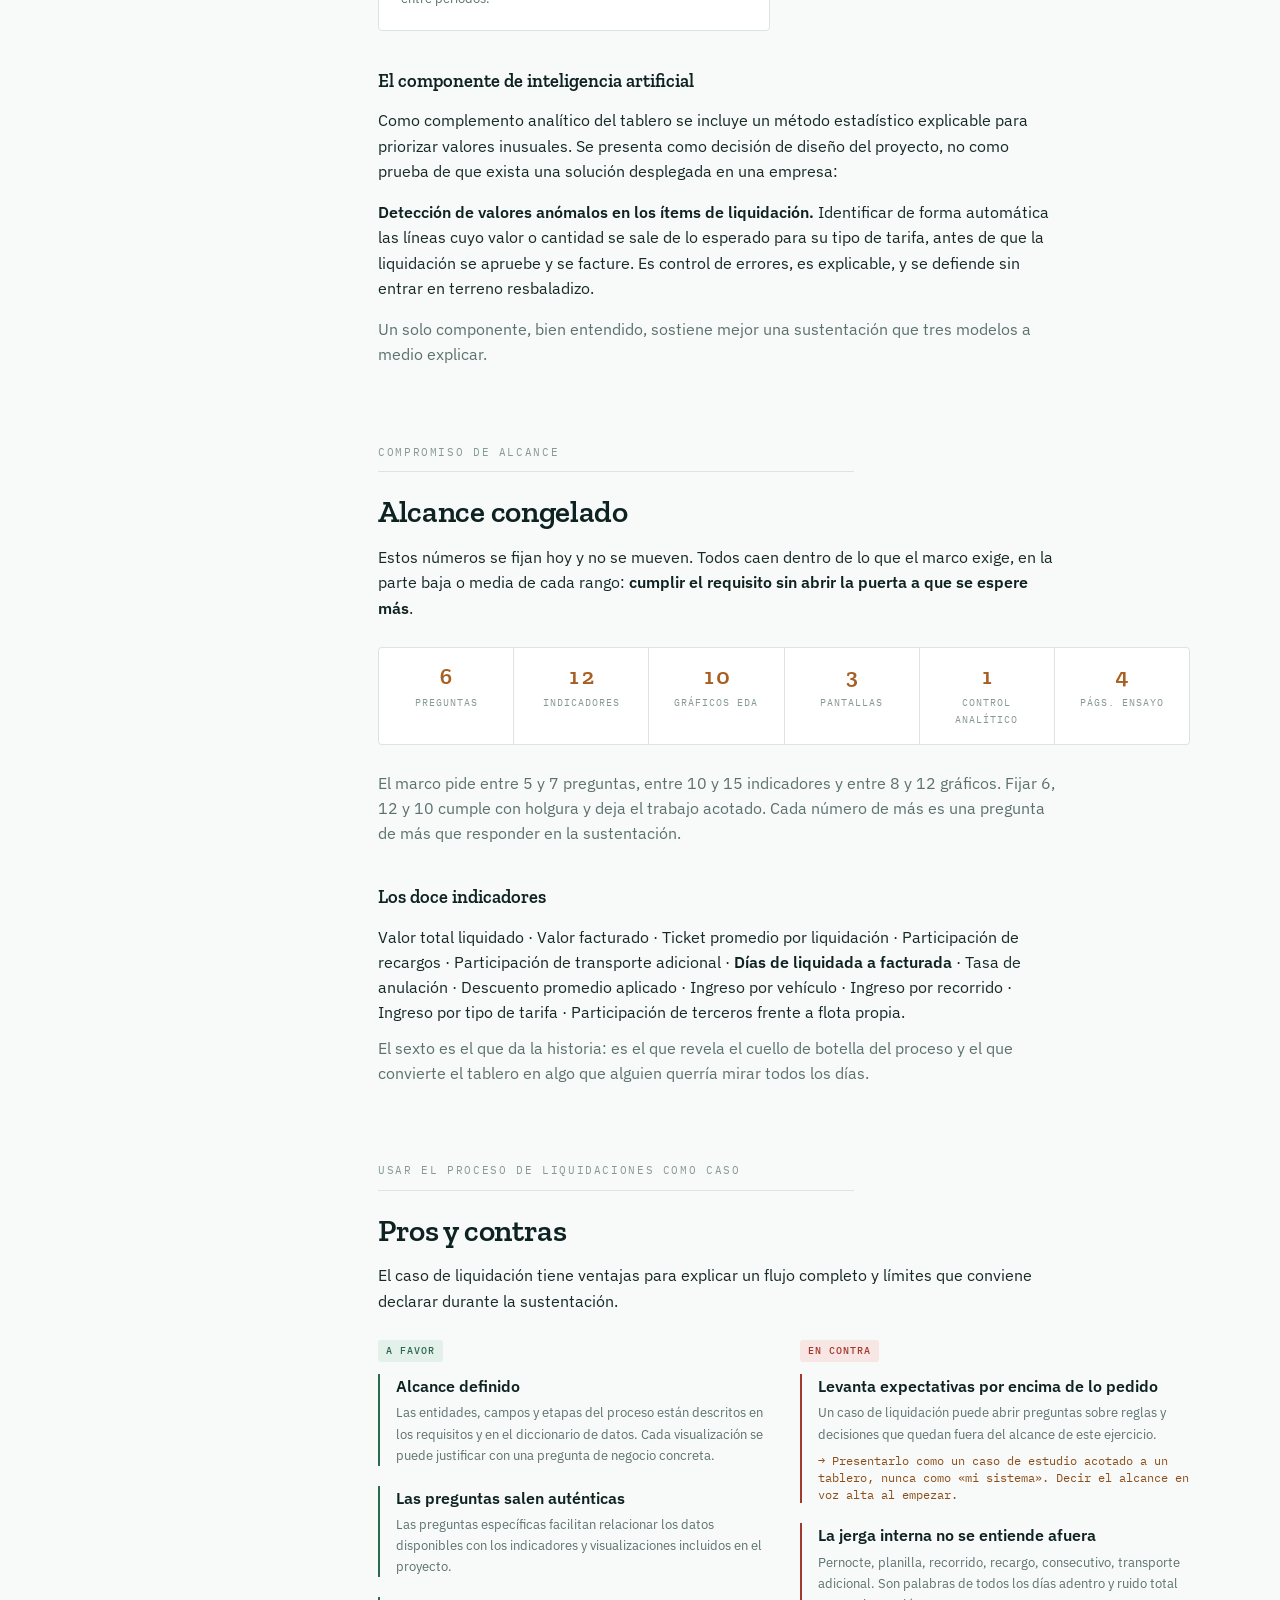
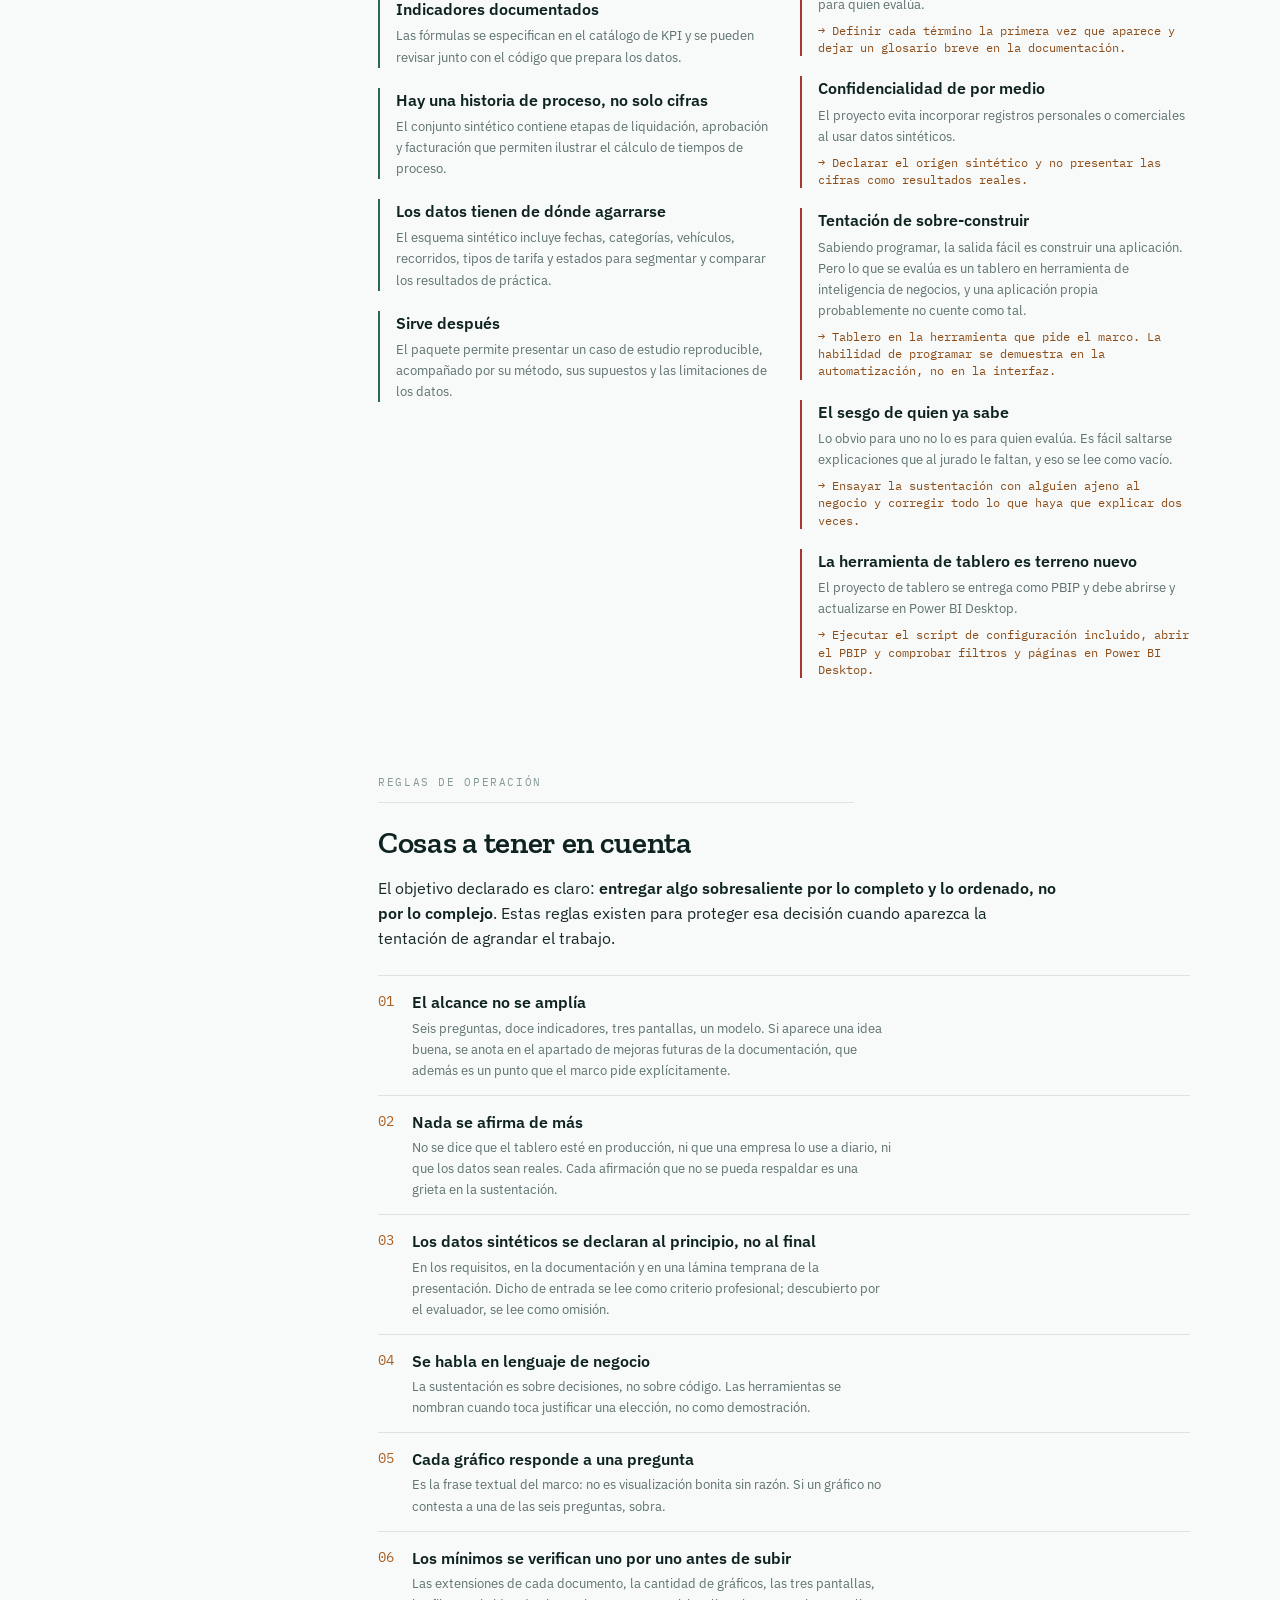
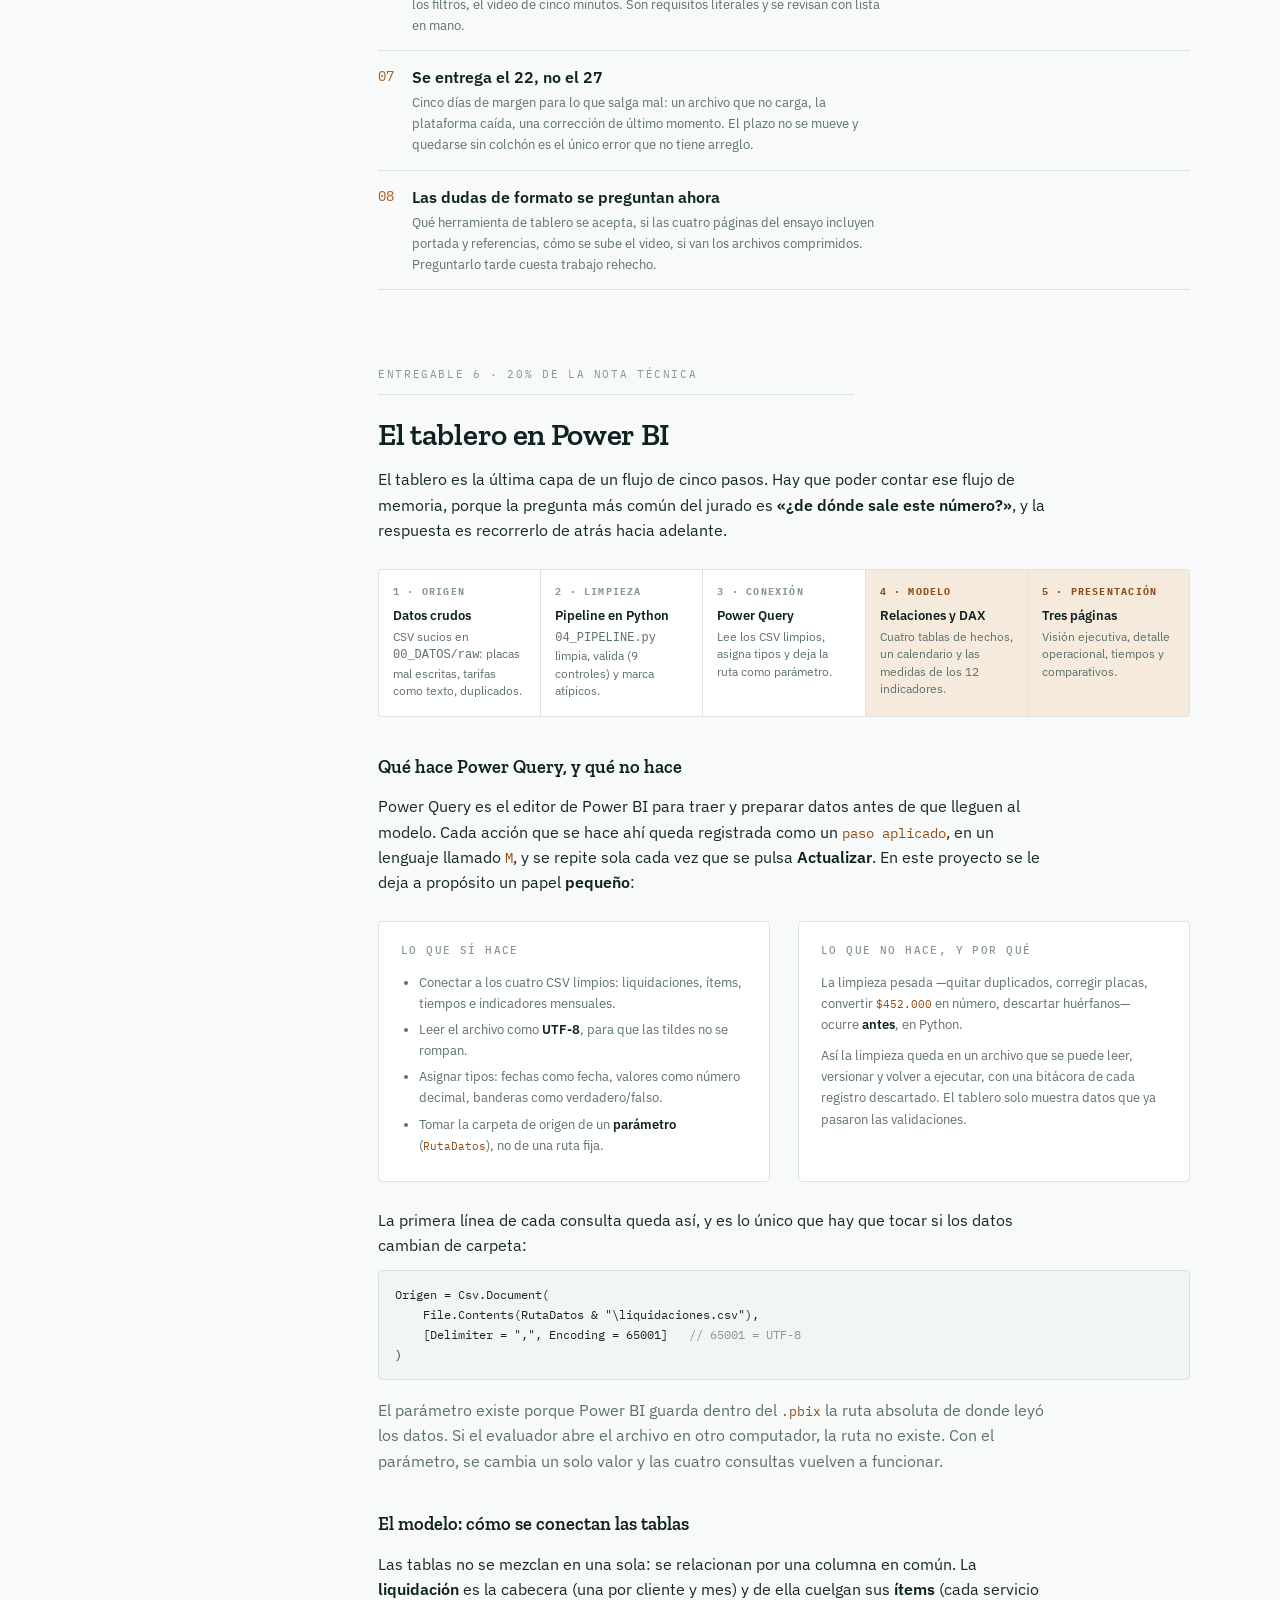
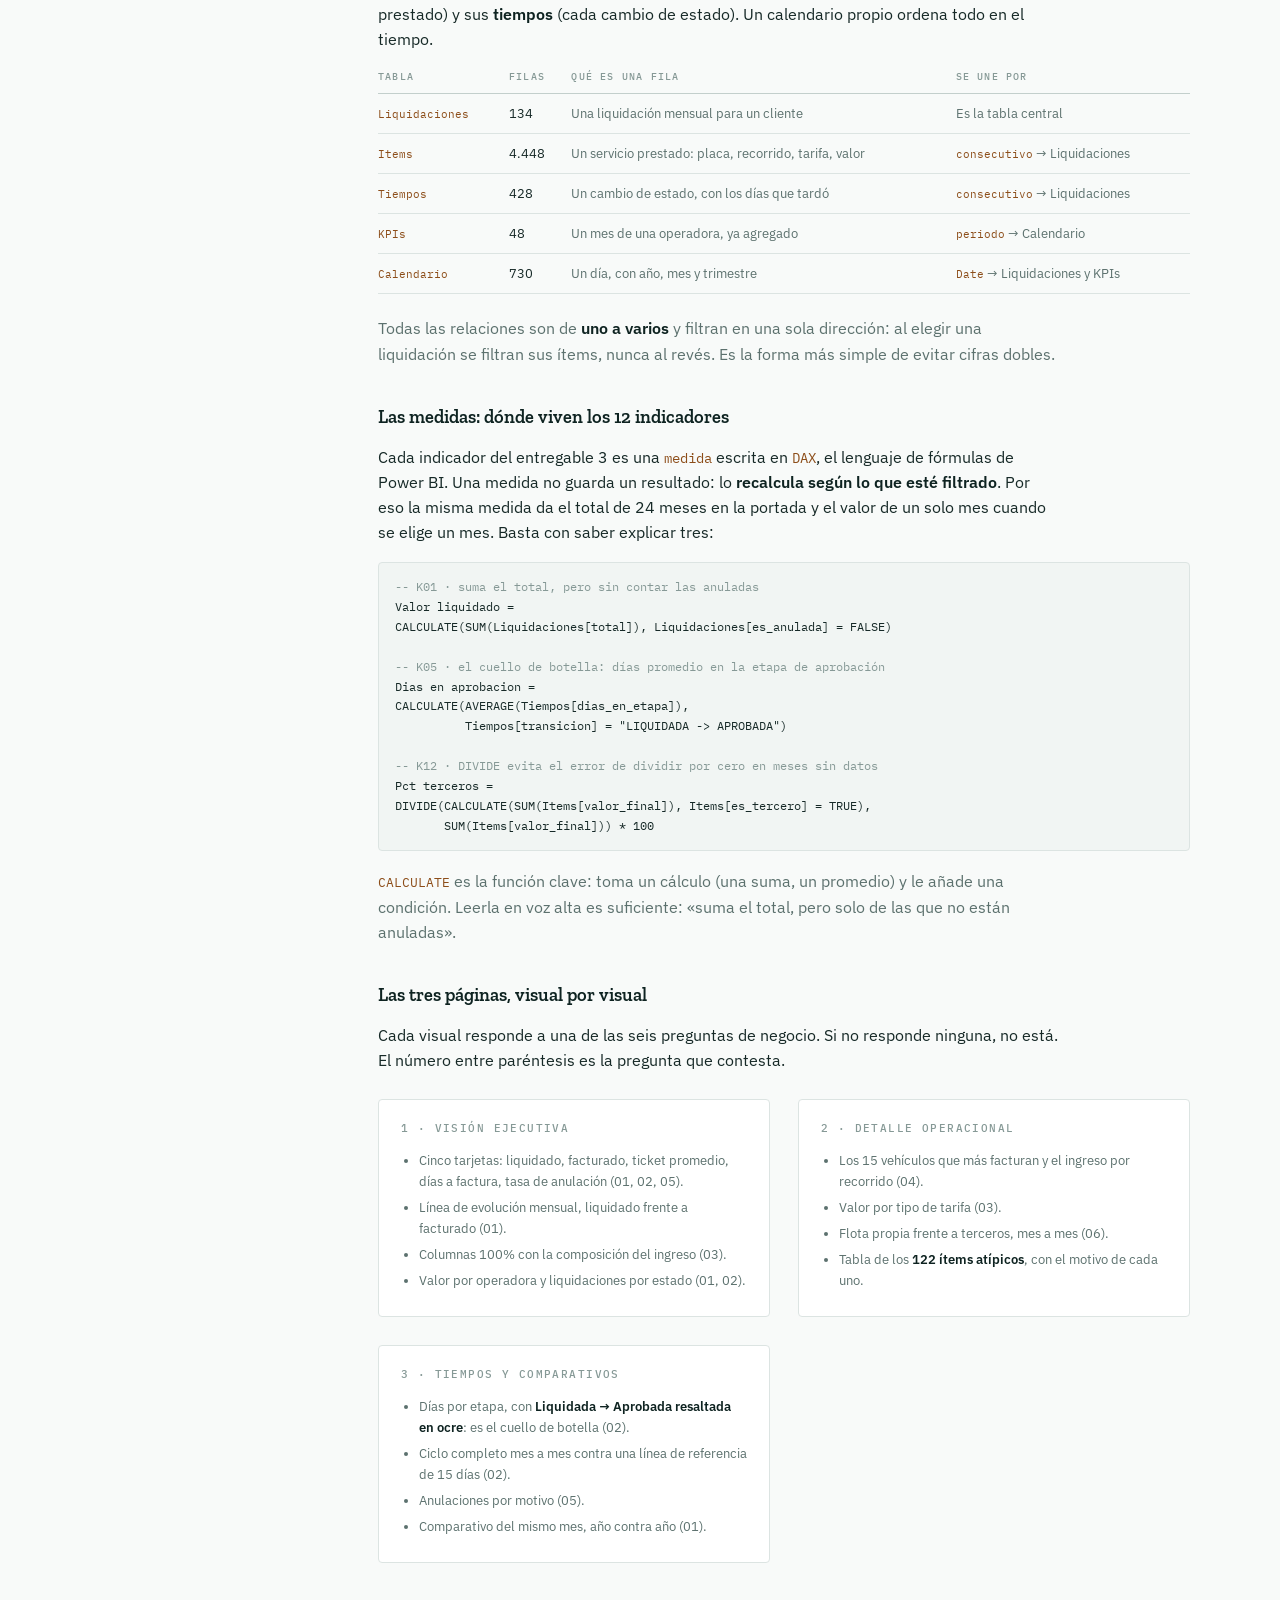
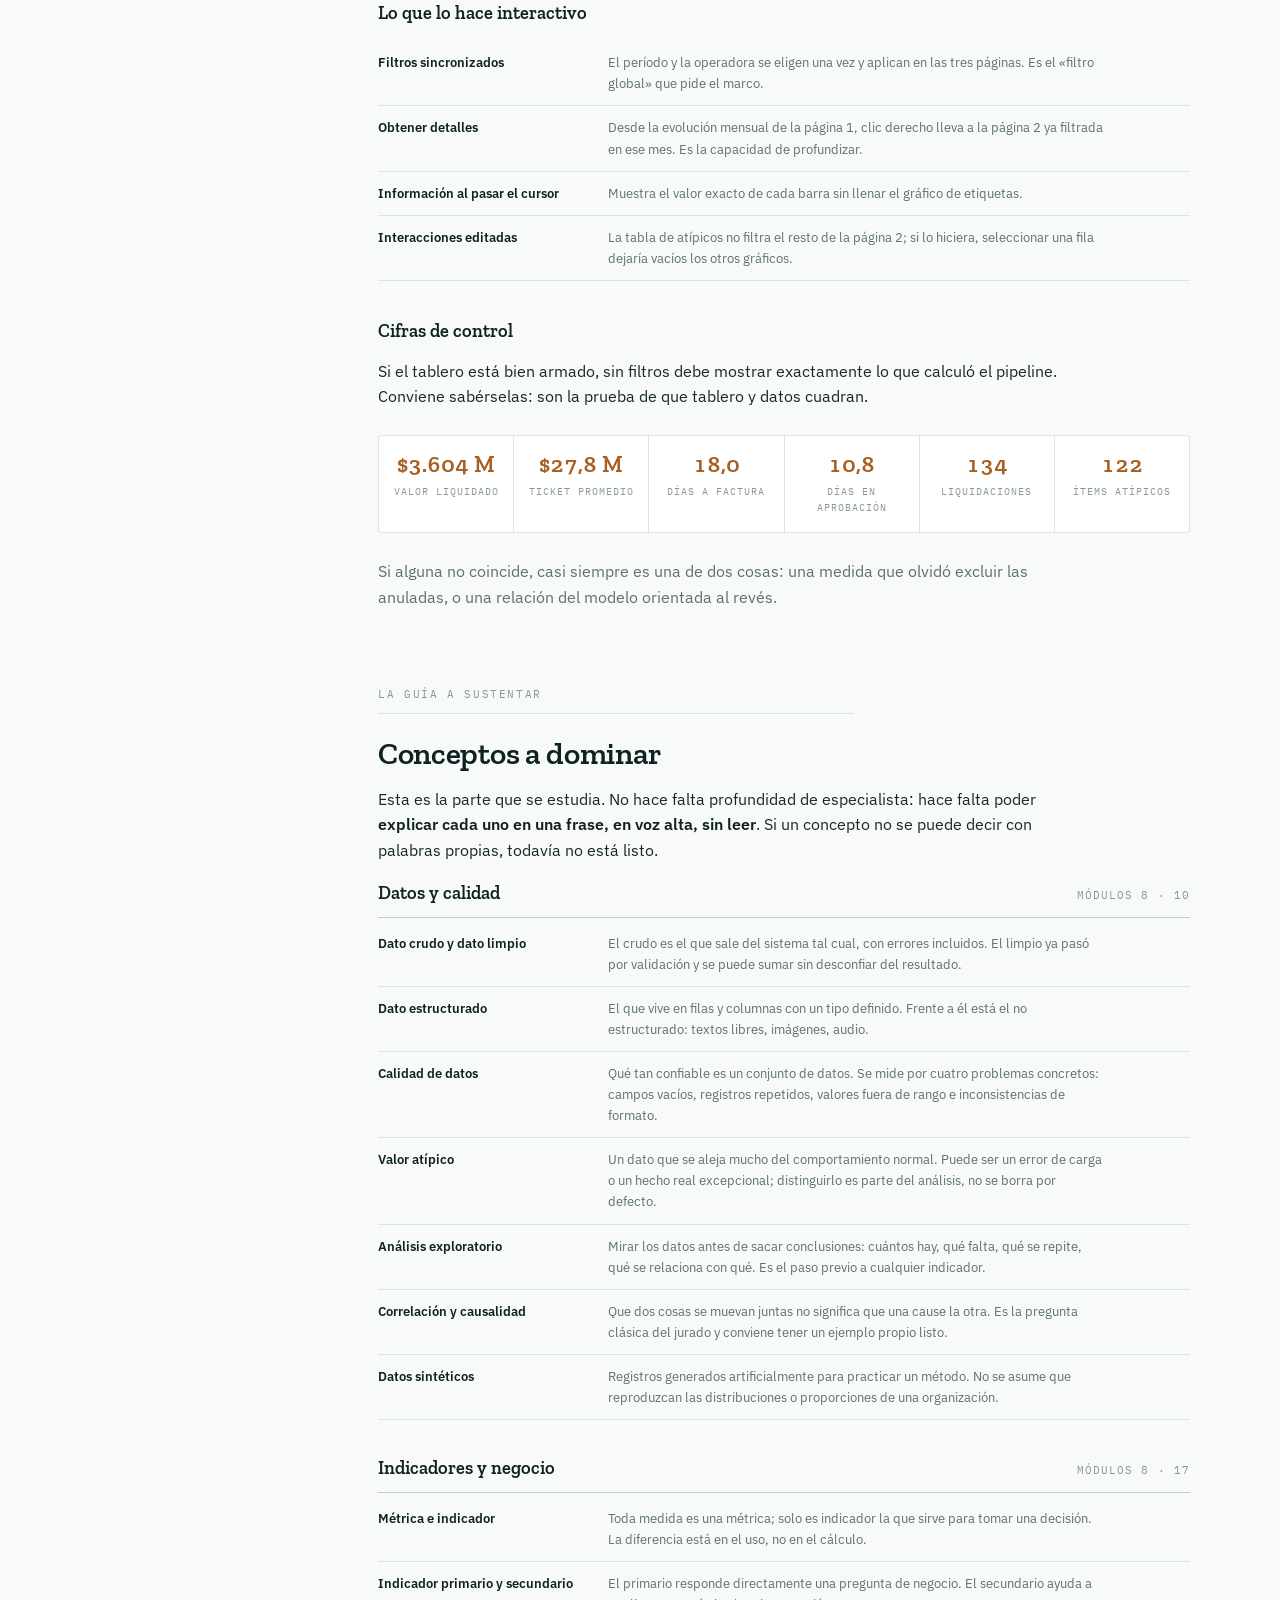
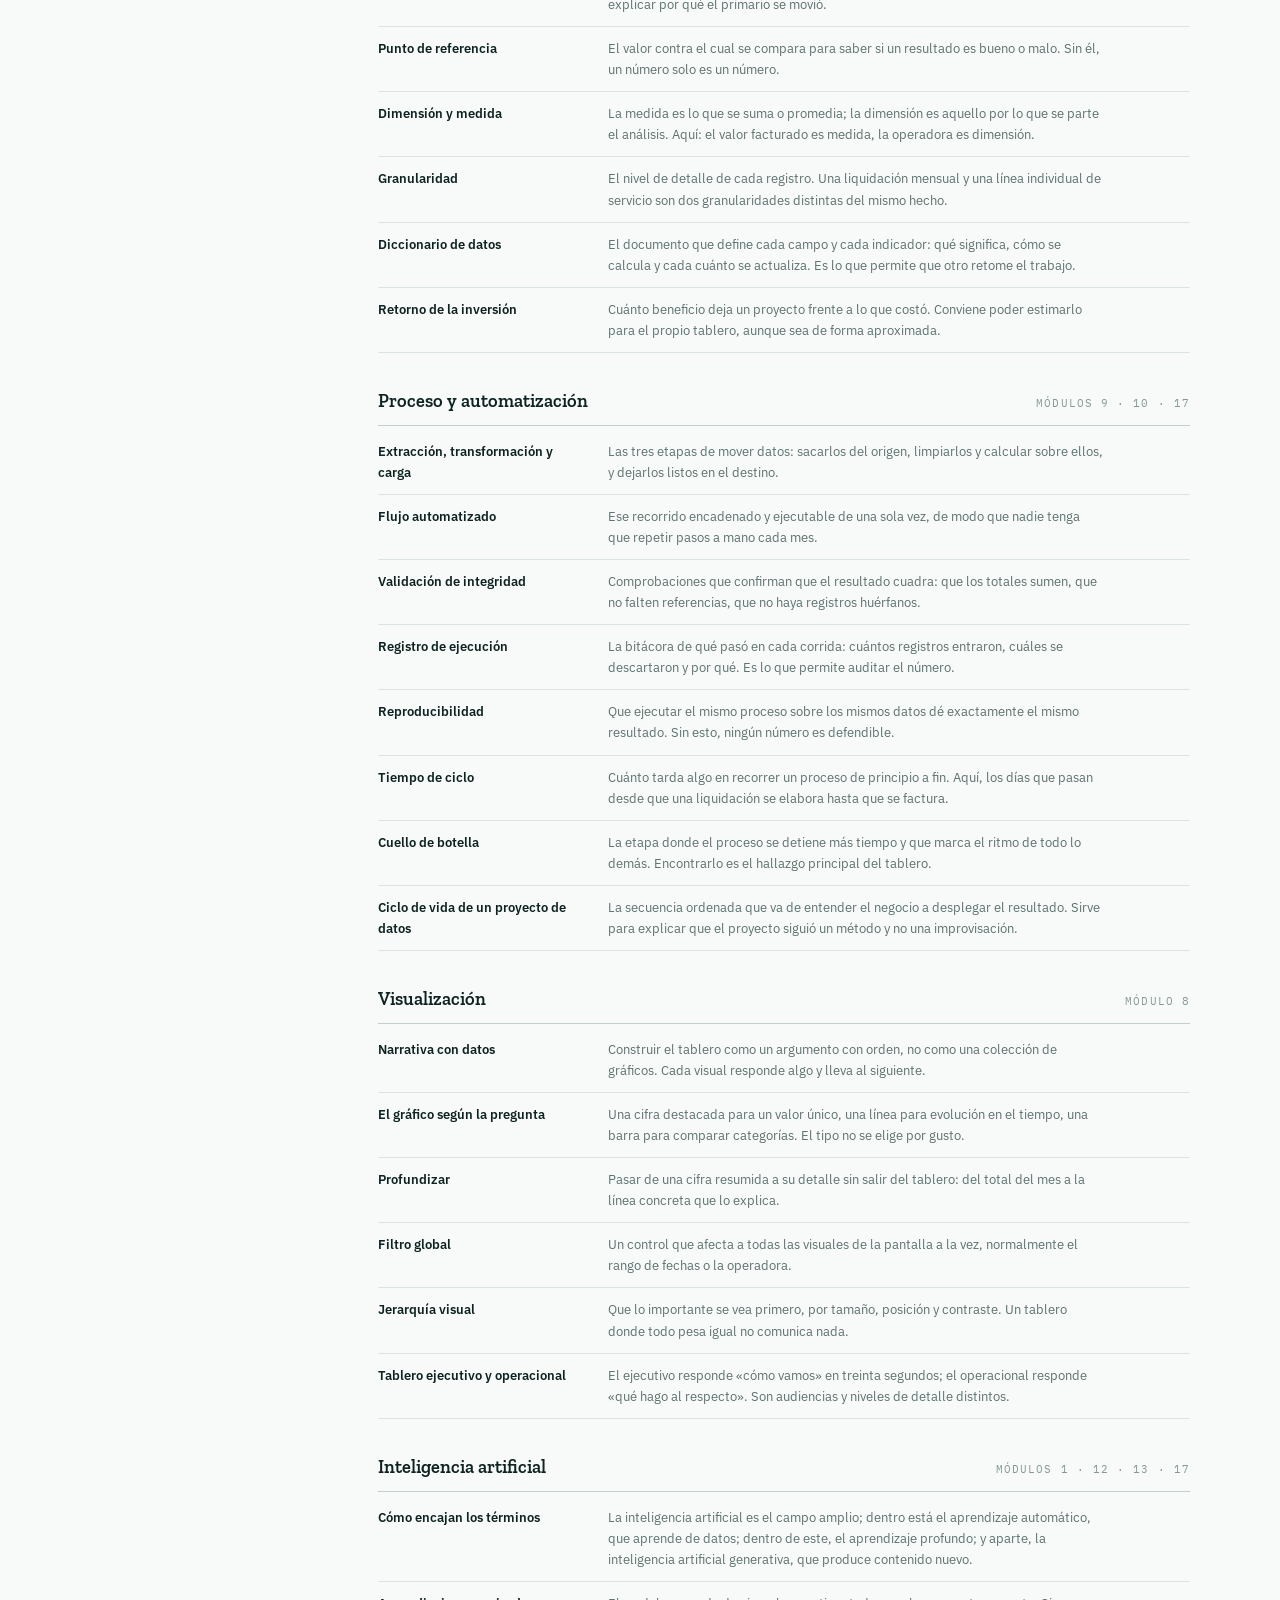
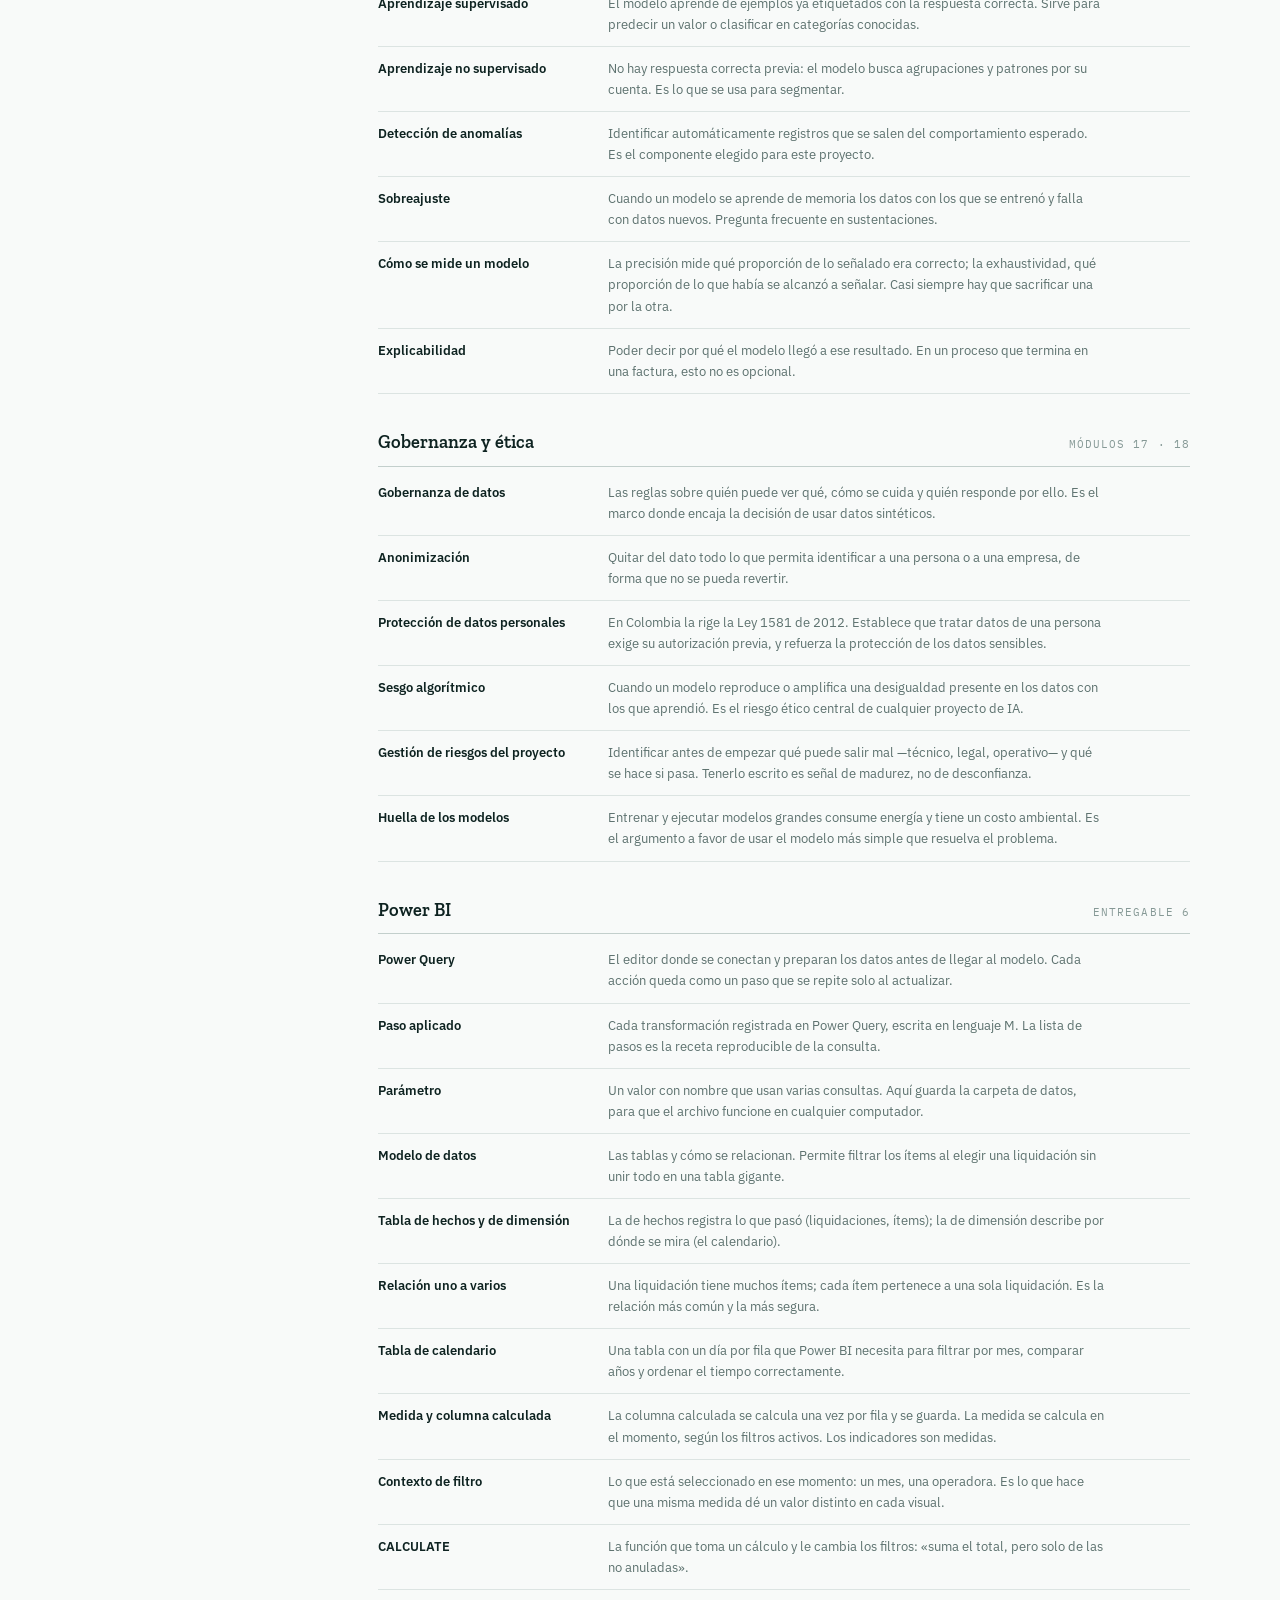
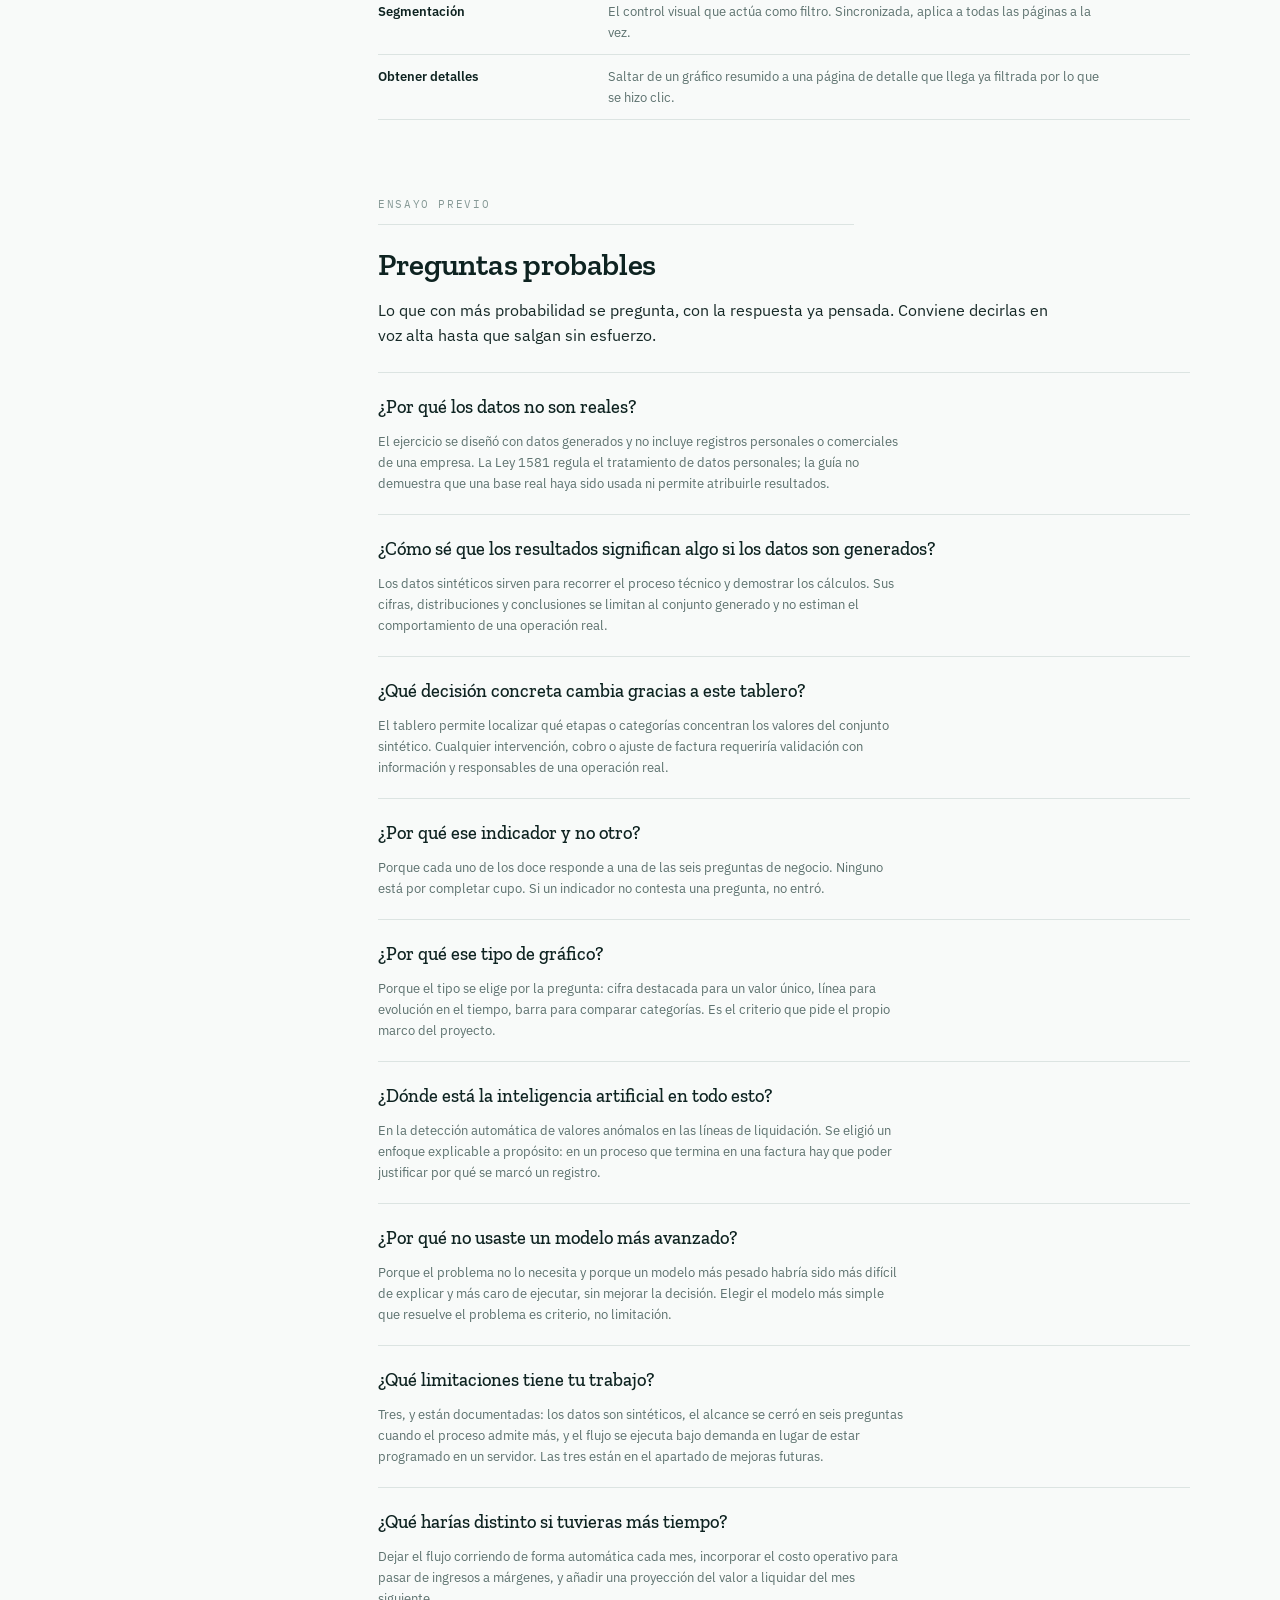
==== commit 2a4525a4: "Add APA reports and downloadable Figma file" ====
--- a/index.html
+++ b/index.html
@@ -701,7 +701,13 @@
         Caso académico con datos sintéticos y límites declarados. Autor: Camilo Cepeda Orduz ·
         Fundación de Educación Superior San José.
       </p>
-      <a class="download-cta" href="descargas/Entregables_Seminario_IA_Camilo_Cepeda_Orduz.zip" download>Descargar todos los entregables · ZIP</a>
+      <a class="download-cta" href="descargas/Entregables_Seminario_IA_Camilo_Cepeda_Orduz_Actualizado_2026-10-23.zip" download>Descargar todos los entregables actualizados · ZIP</a>
+      <p class="cta-row">
+        <a class="cta" href="descargas/05_DISENO_FIGMA.fig" download>Archivo editable de Figma · .fig</a>
+        <a class="cta" href="descargas/05_DISENO_FIGMA_IMPORTABLE.zip" download>Paquete de Figma para importar · ZIP</a>
+        <a class="cta" href="descargas/05_DISENO.pdf" download>Diseño de visualizaciones · PDF APA 7</a>
+        <a class="cta" href="descargas/02_EDA.pdf" download>Análisis exploratorio · PDF APA 7</a>
+      </p>
       <dl class="docblock">
         <div><dt>Período</dt><dd>2026-2</dd></div>
         <div><dt>Ventana</dt><dd>16 – 27 OCT</dd></div>
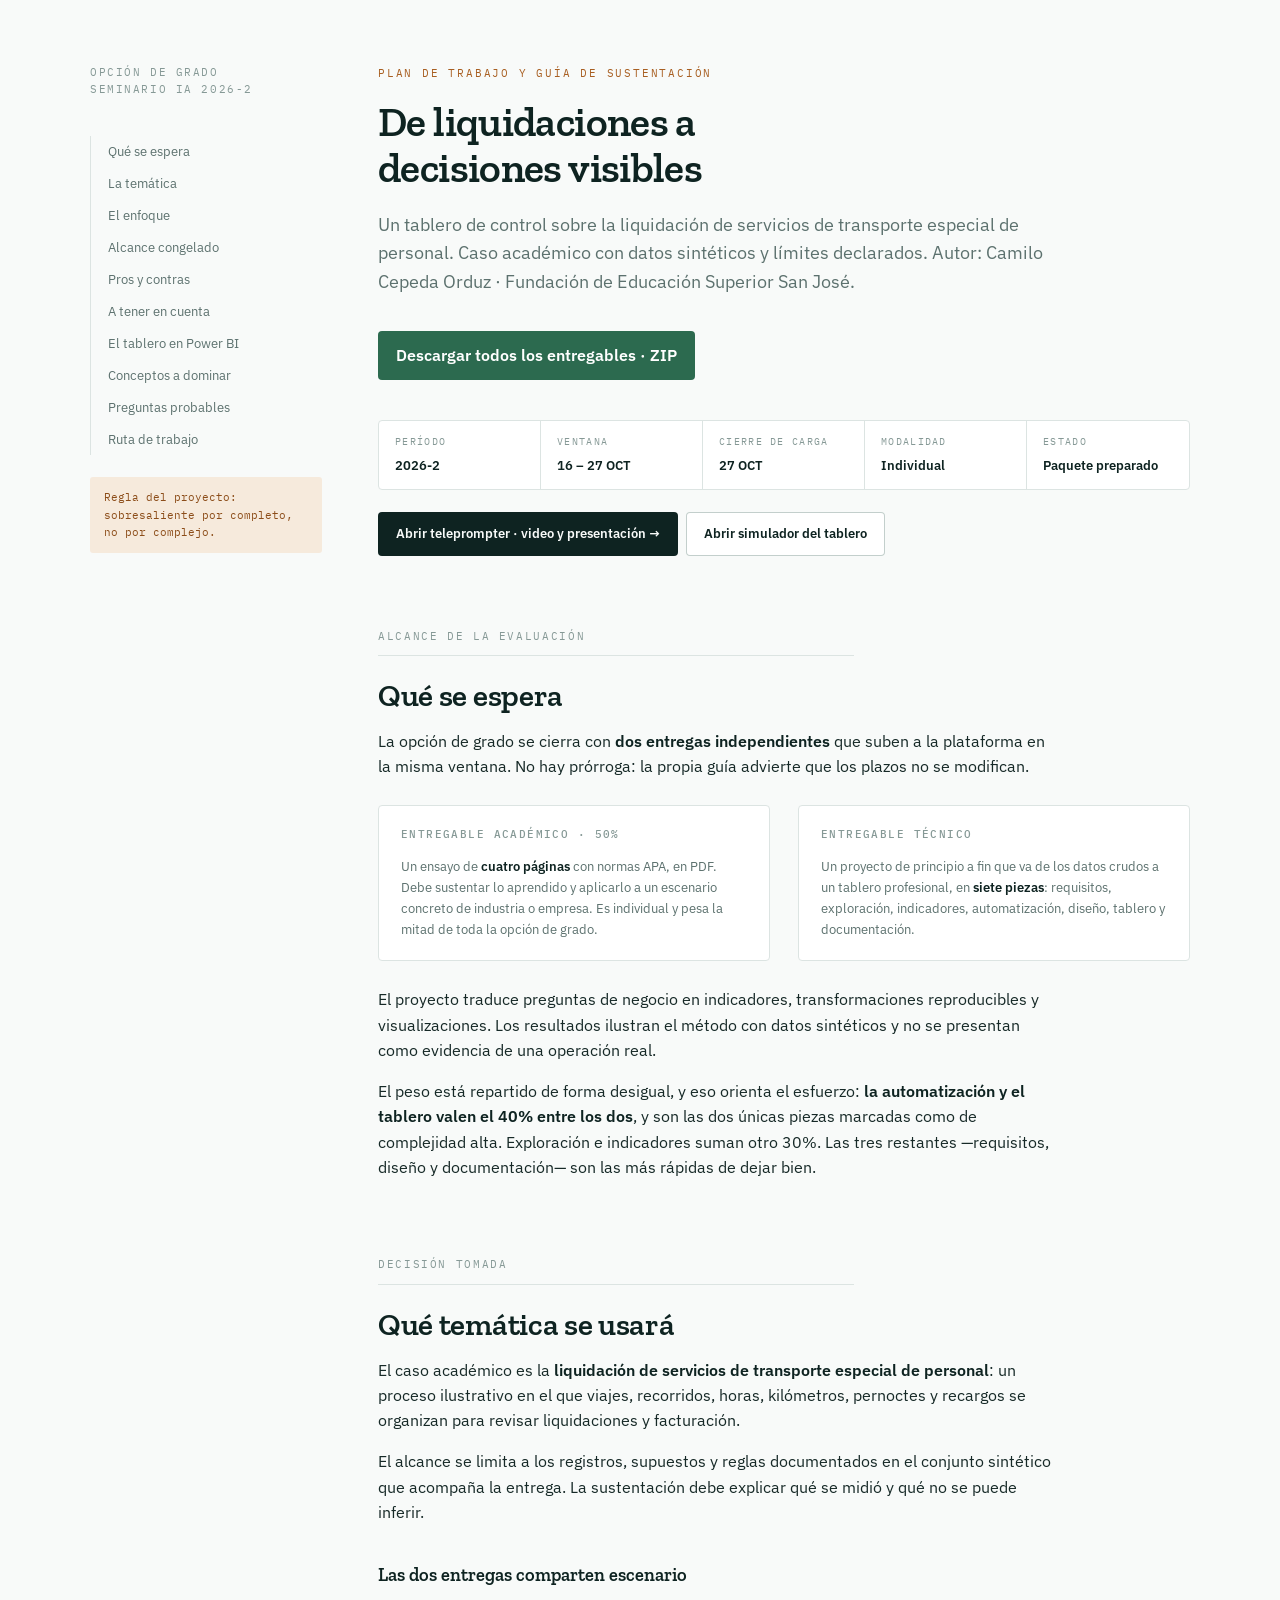
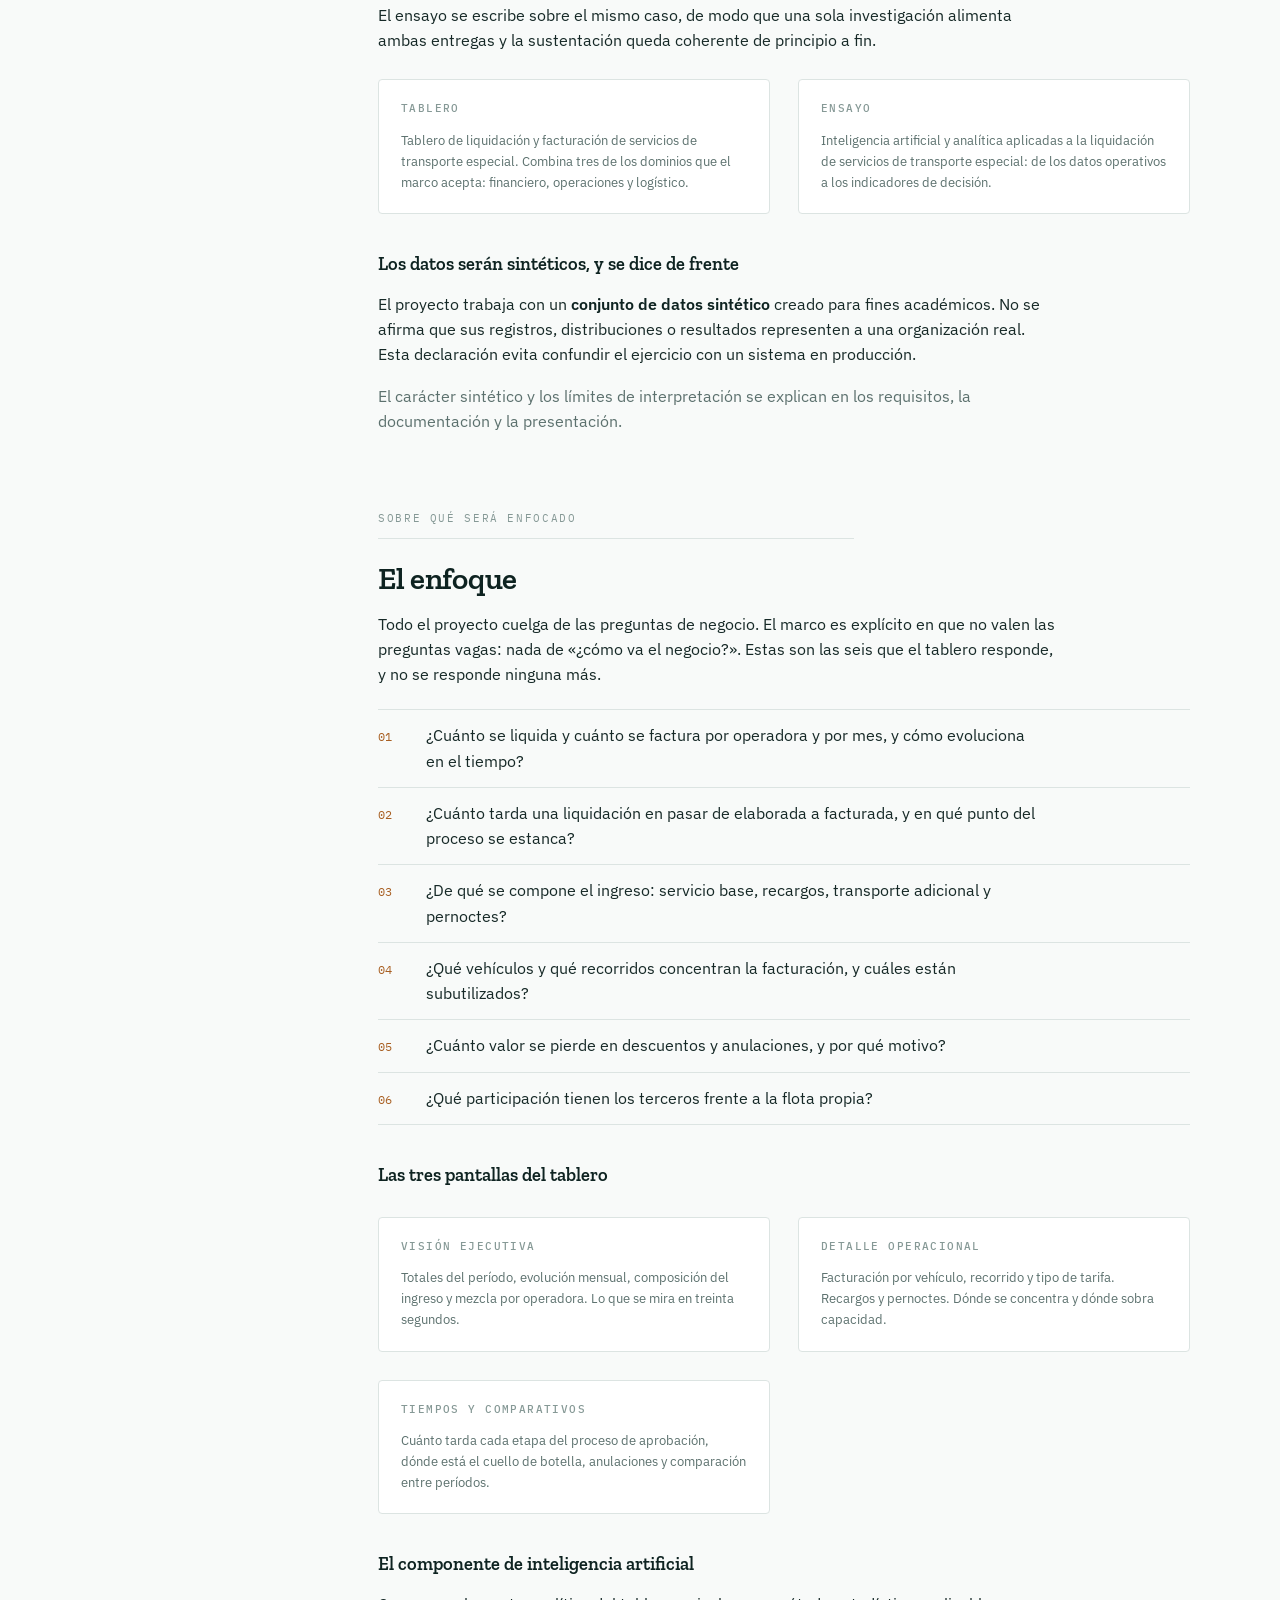
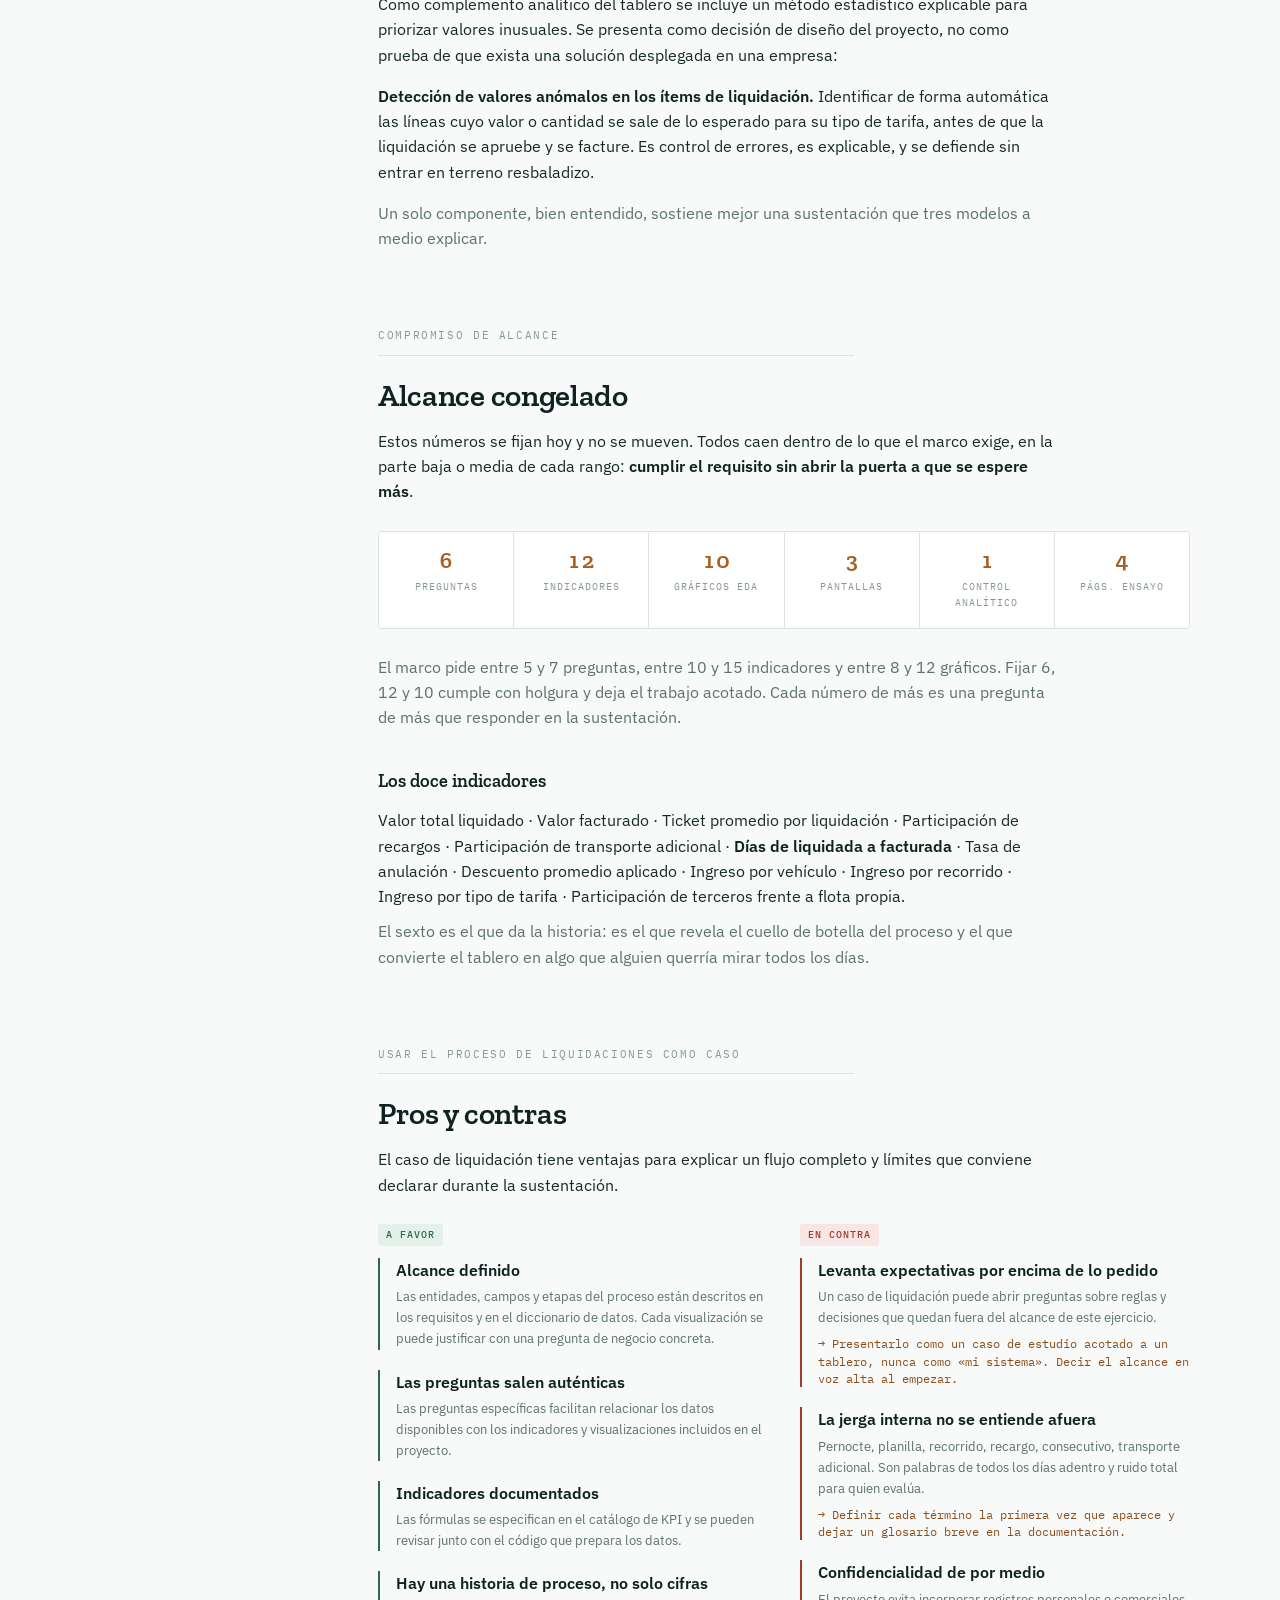
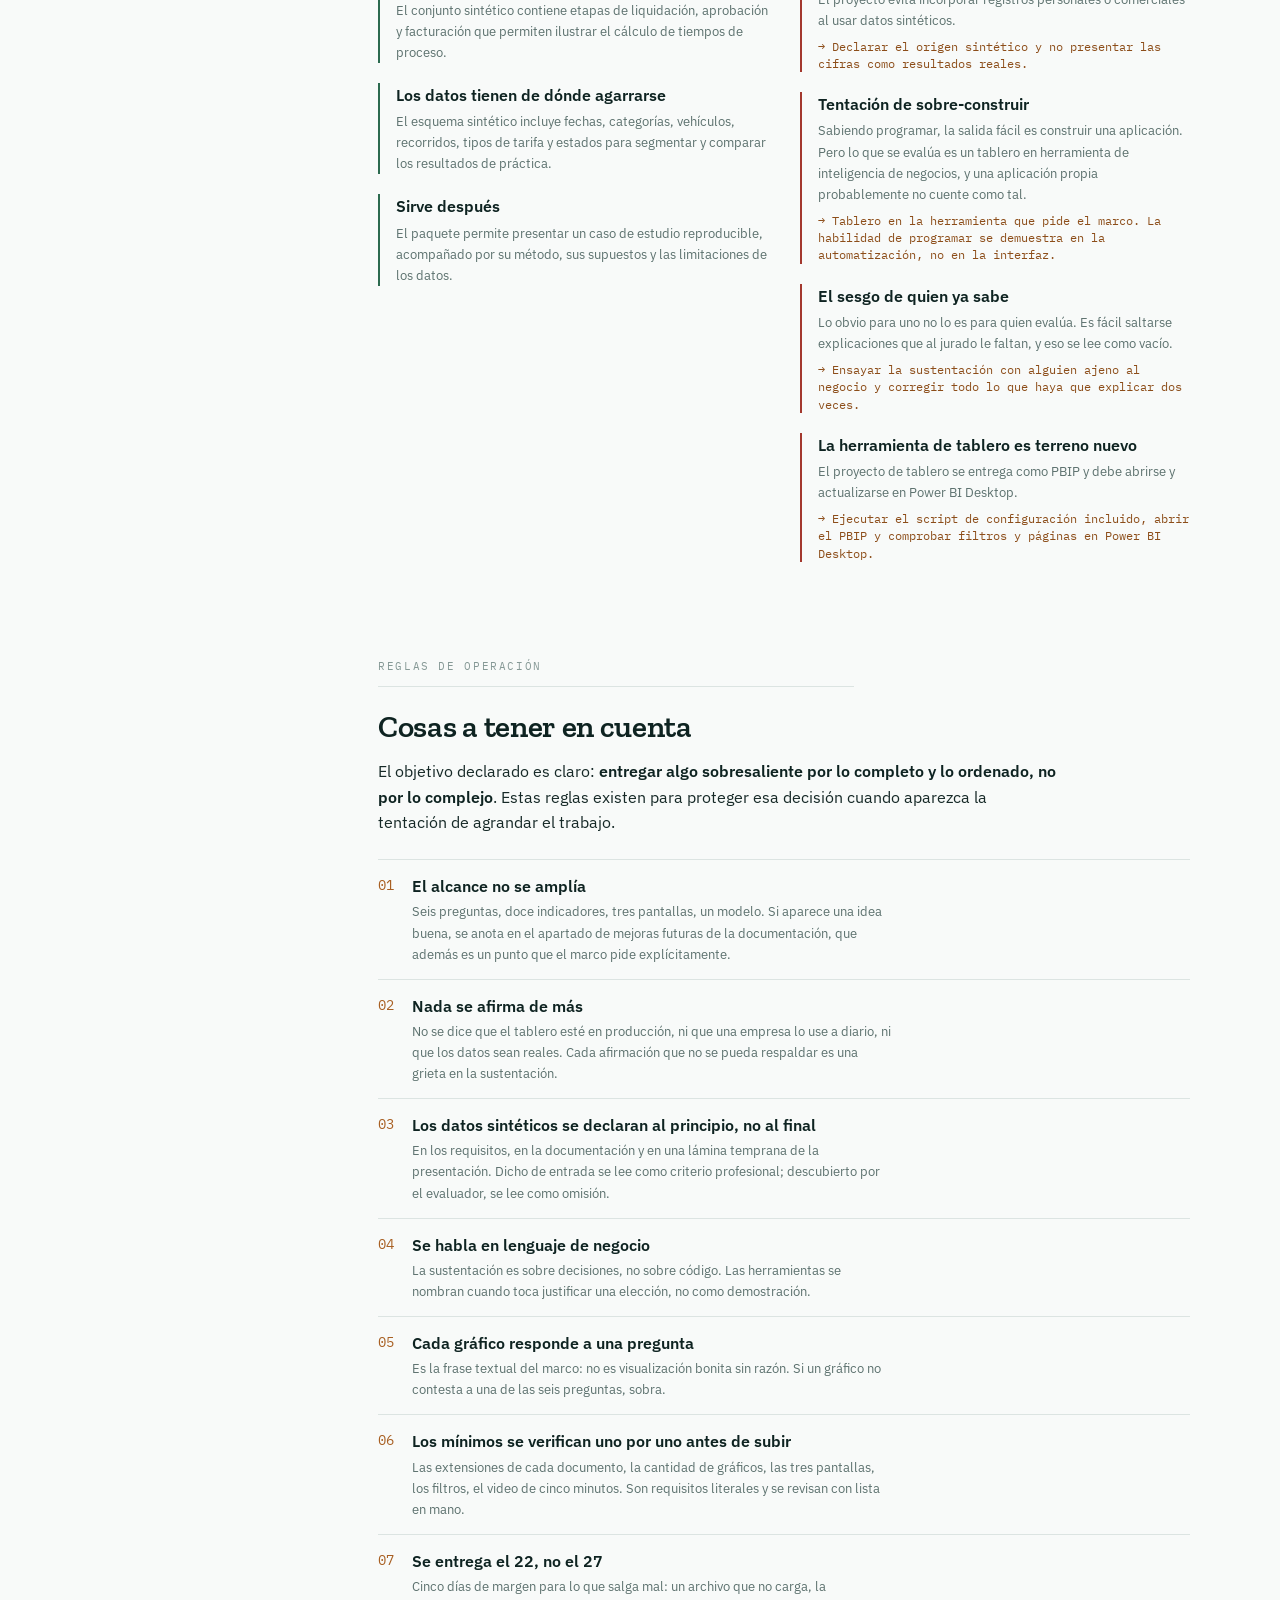
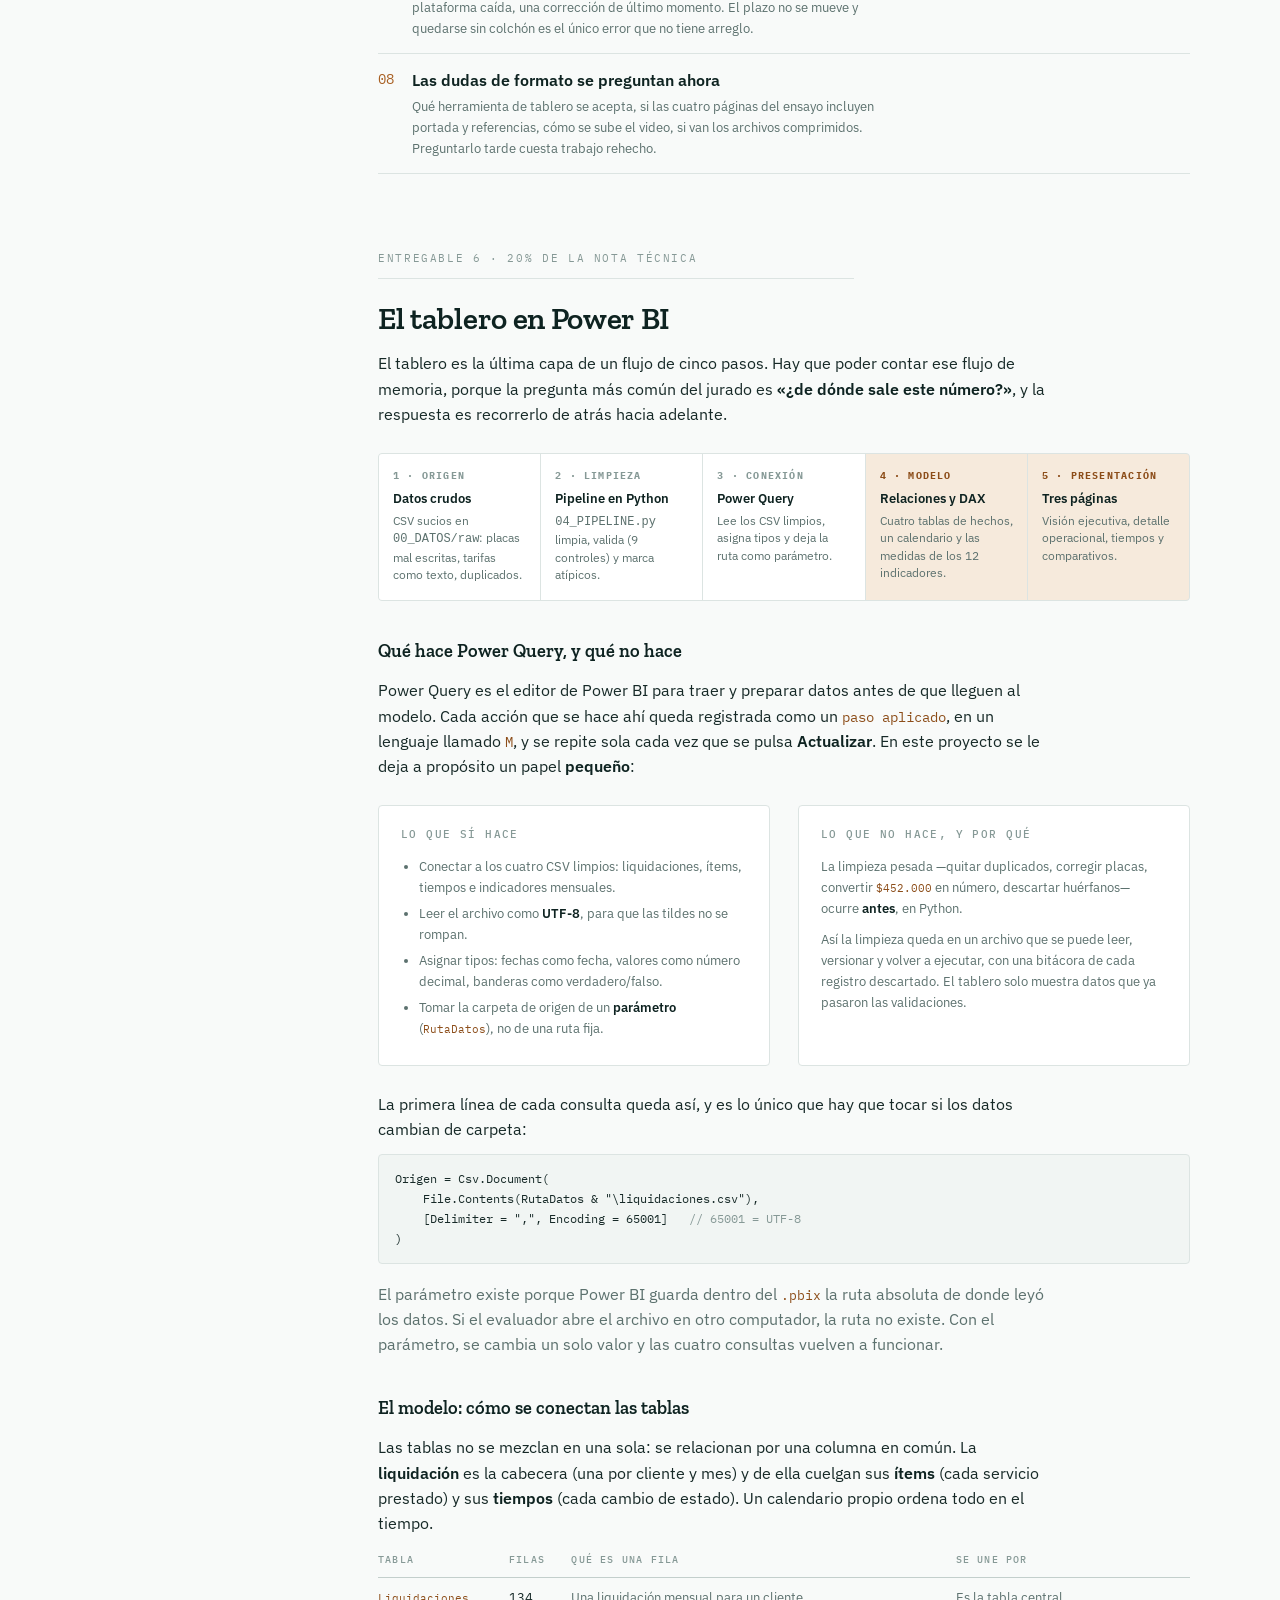
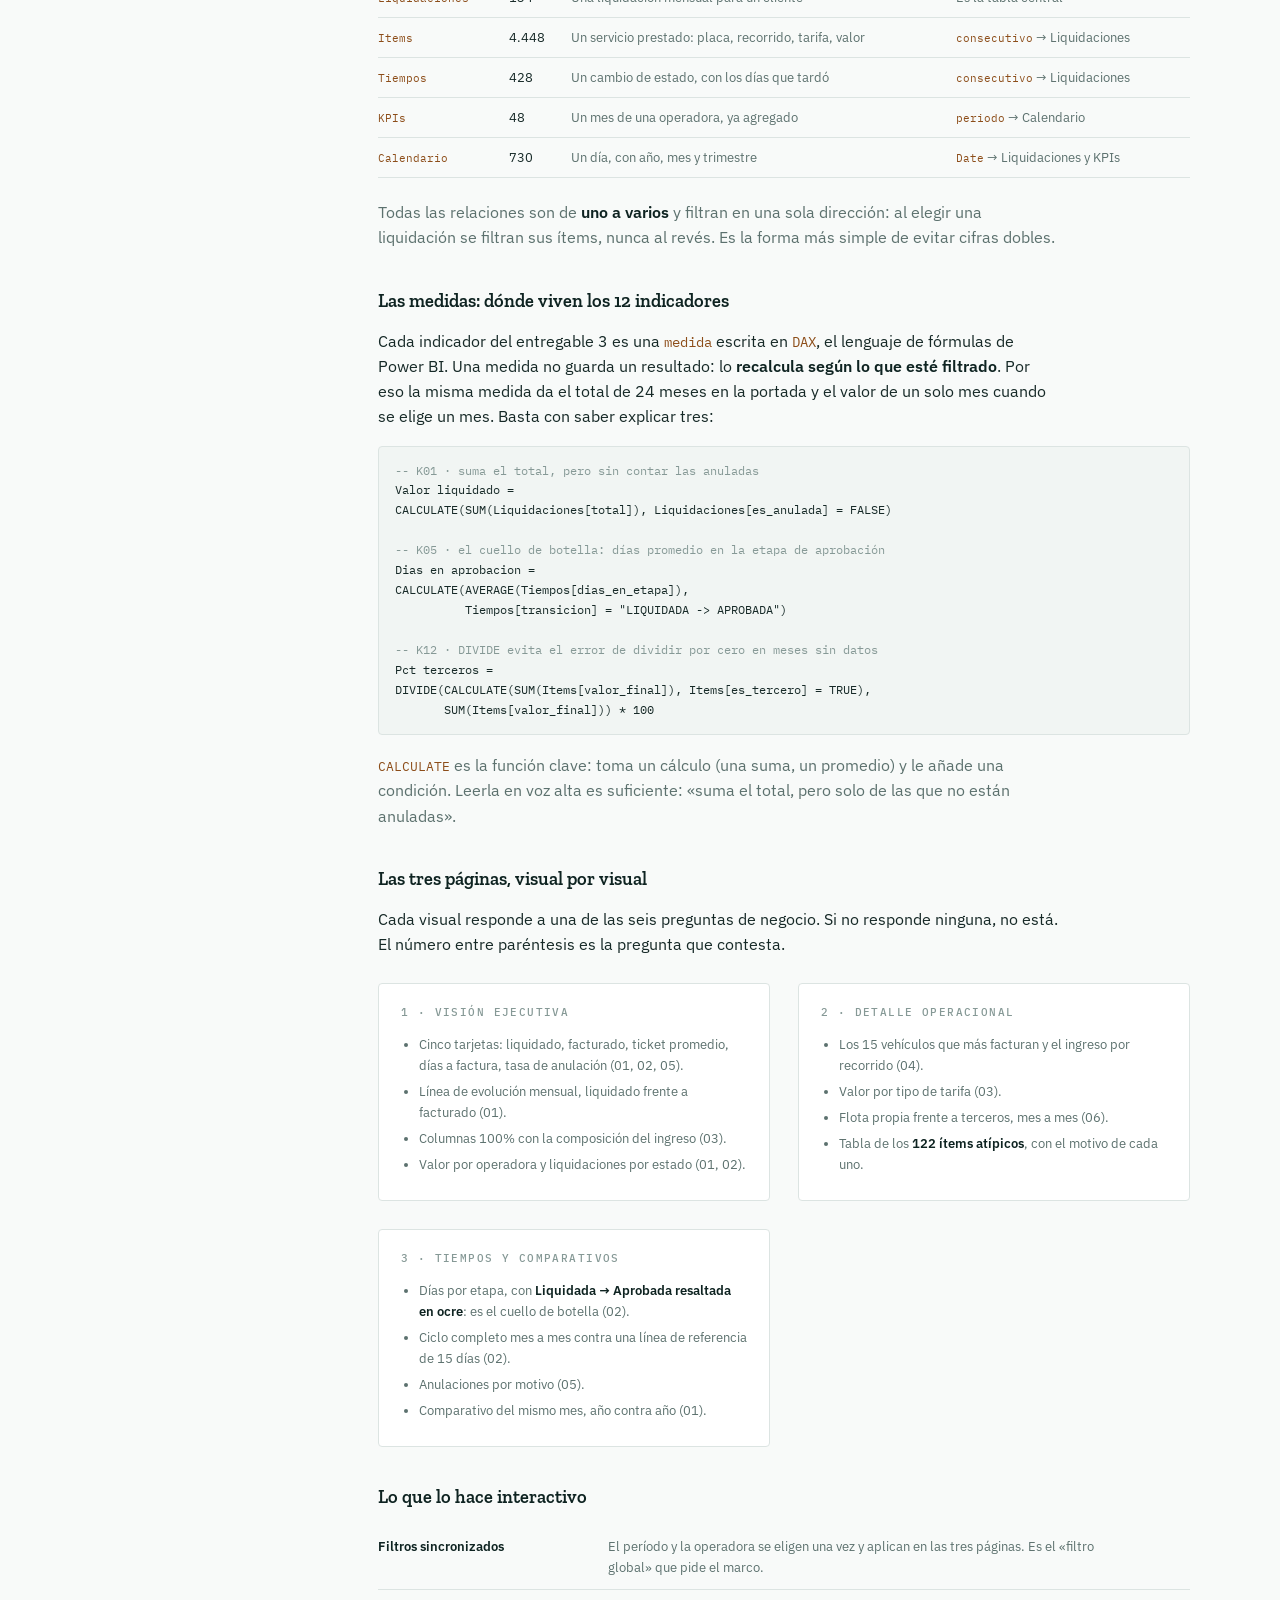
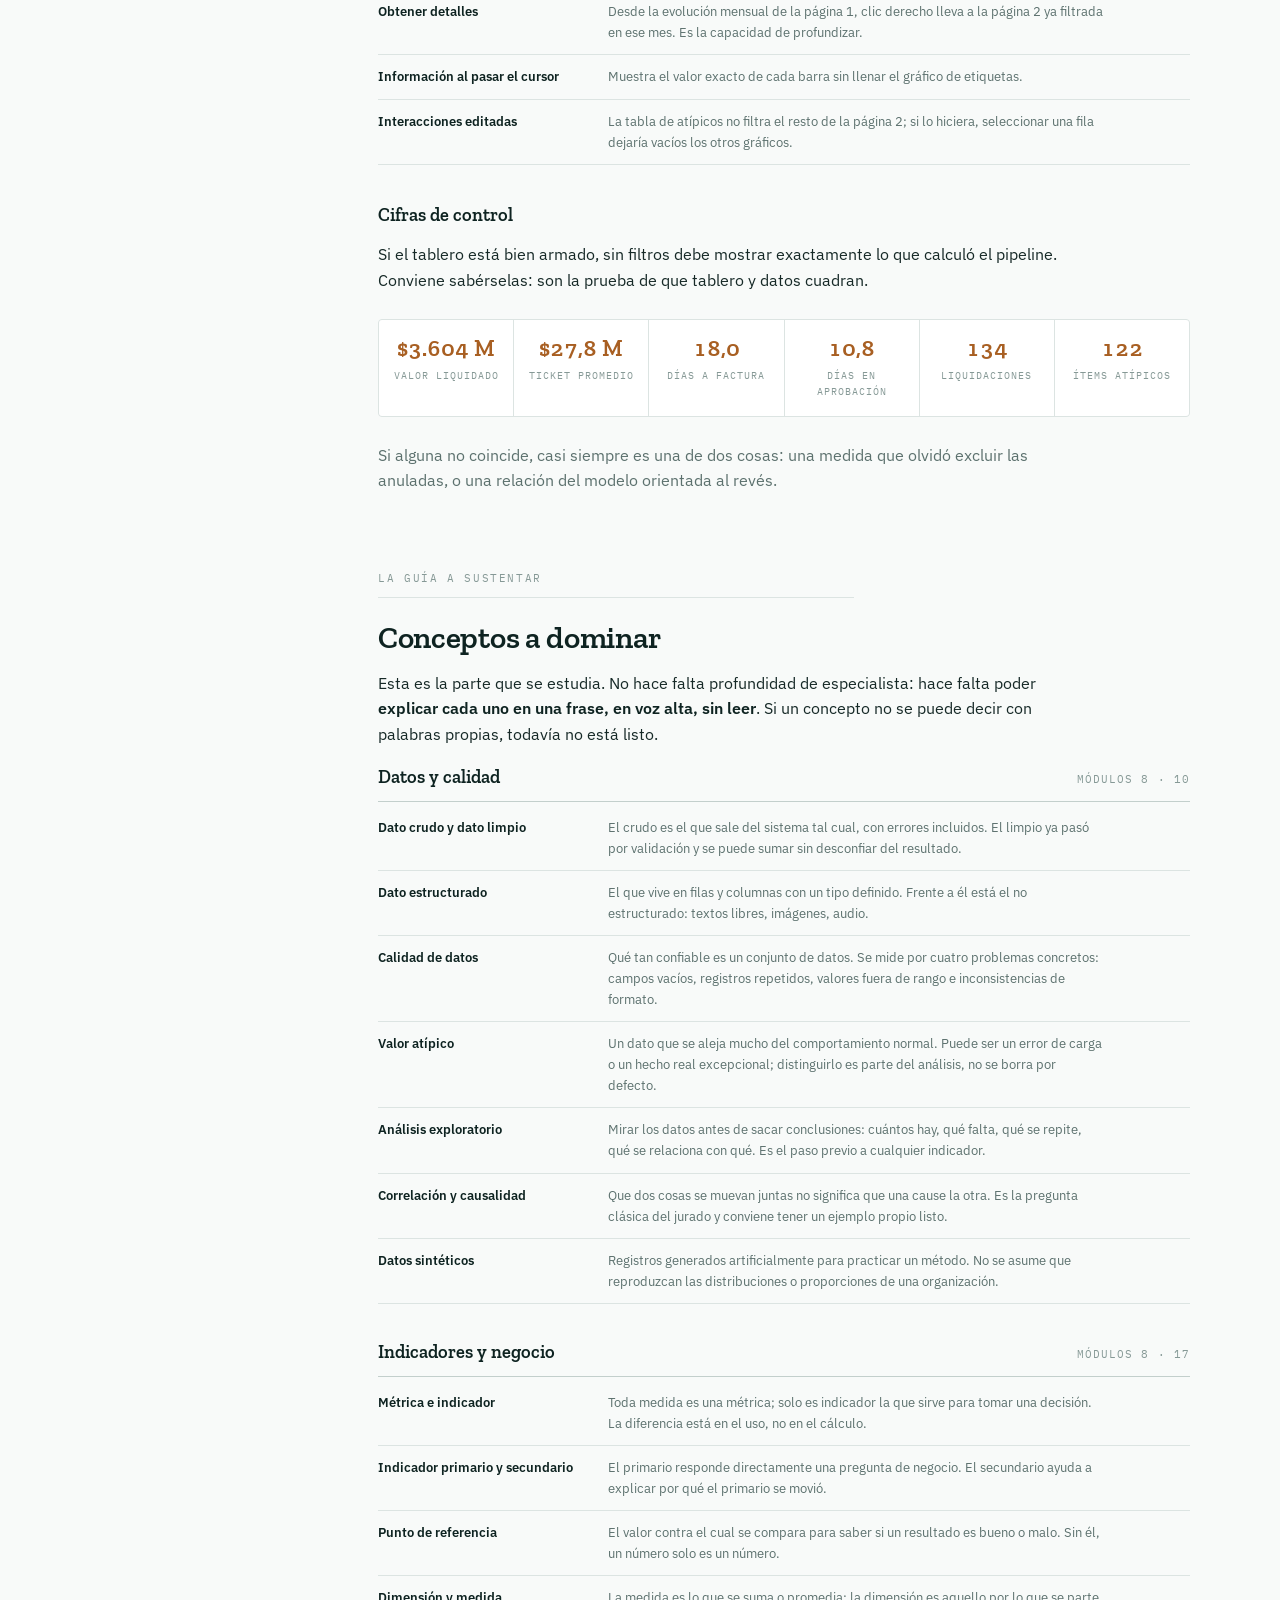
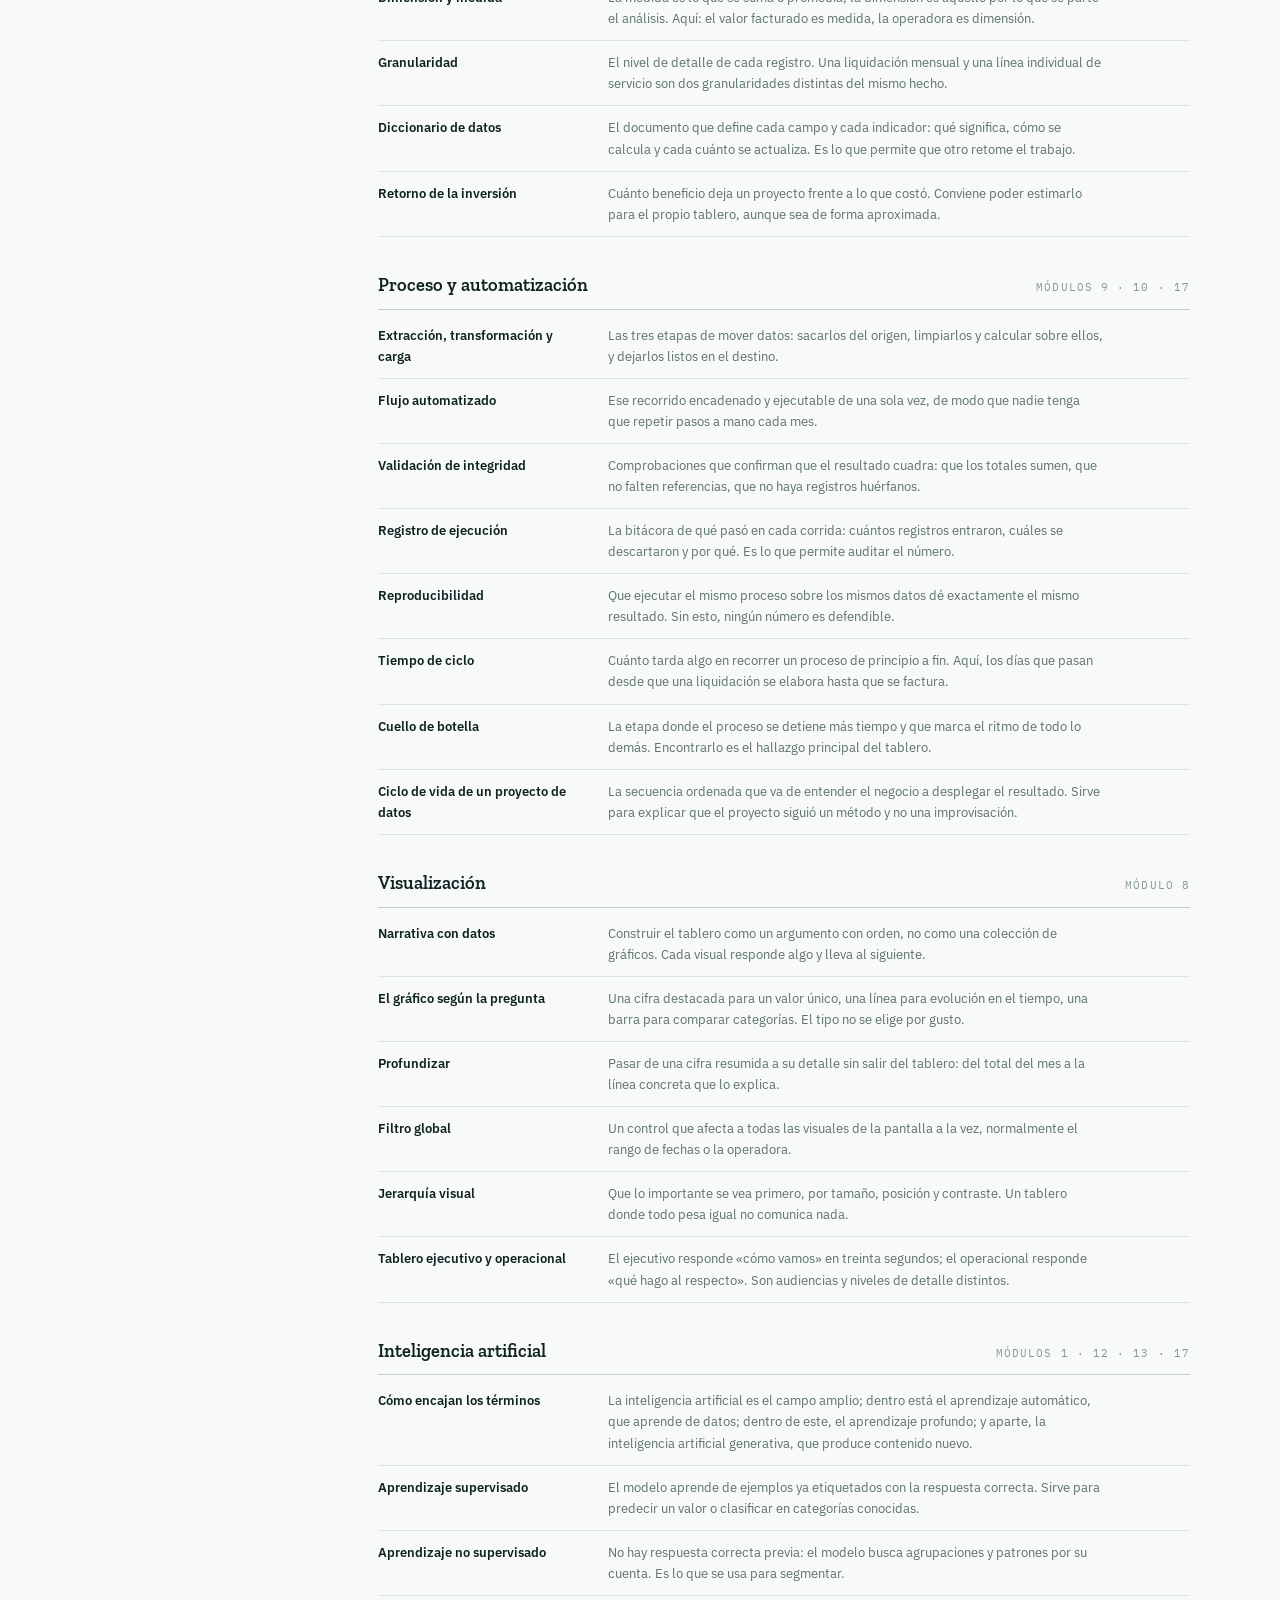
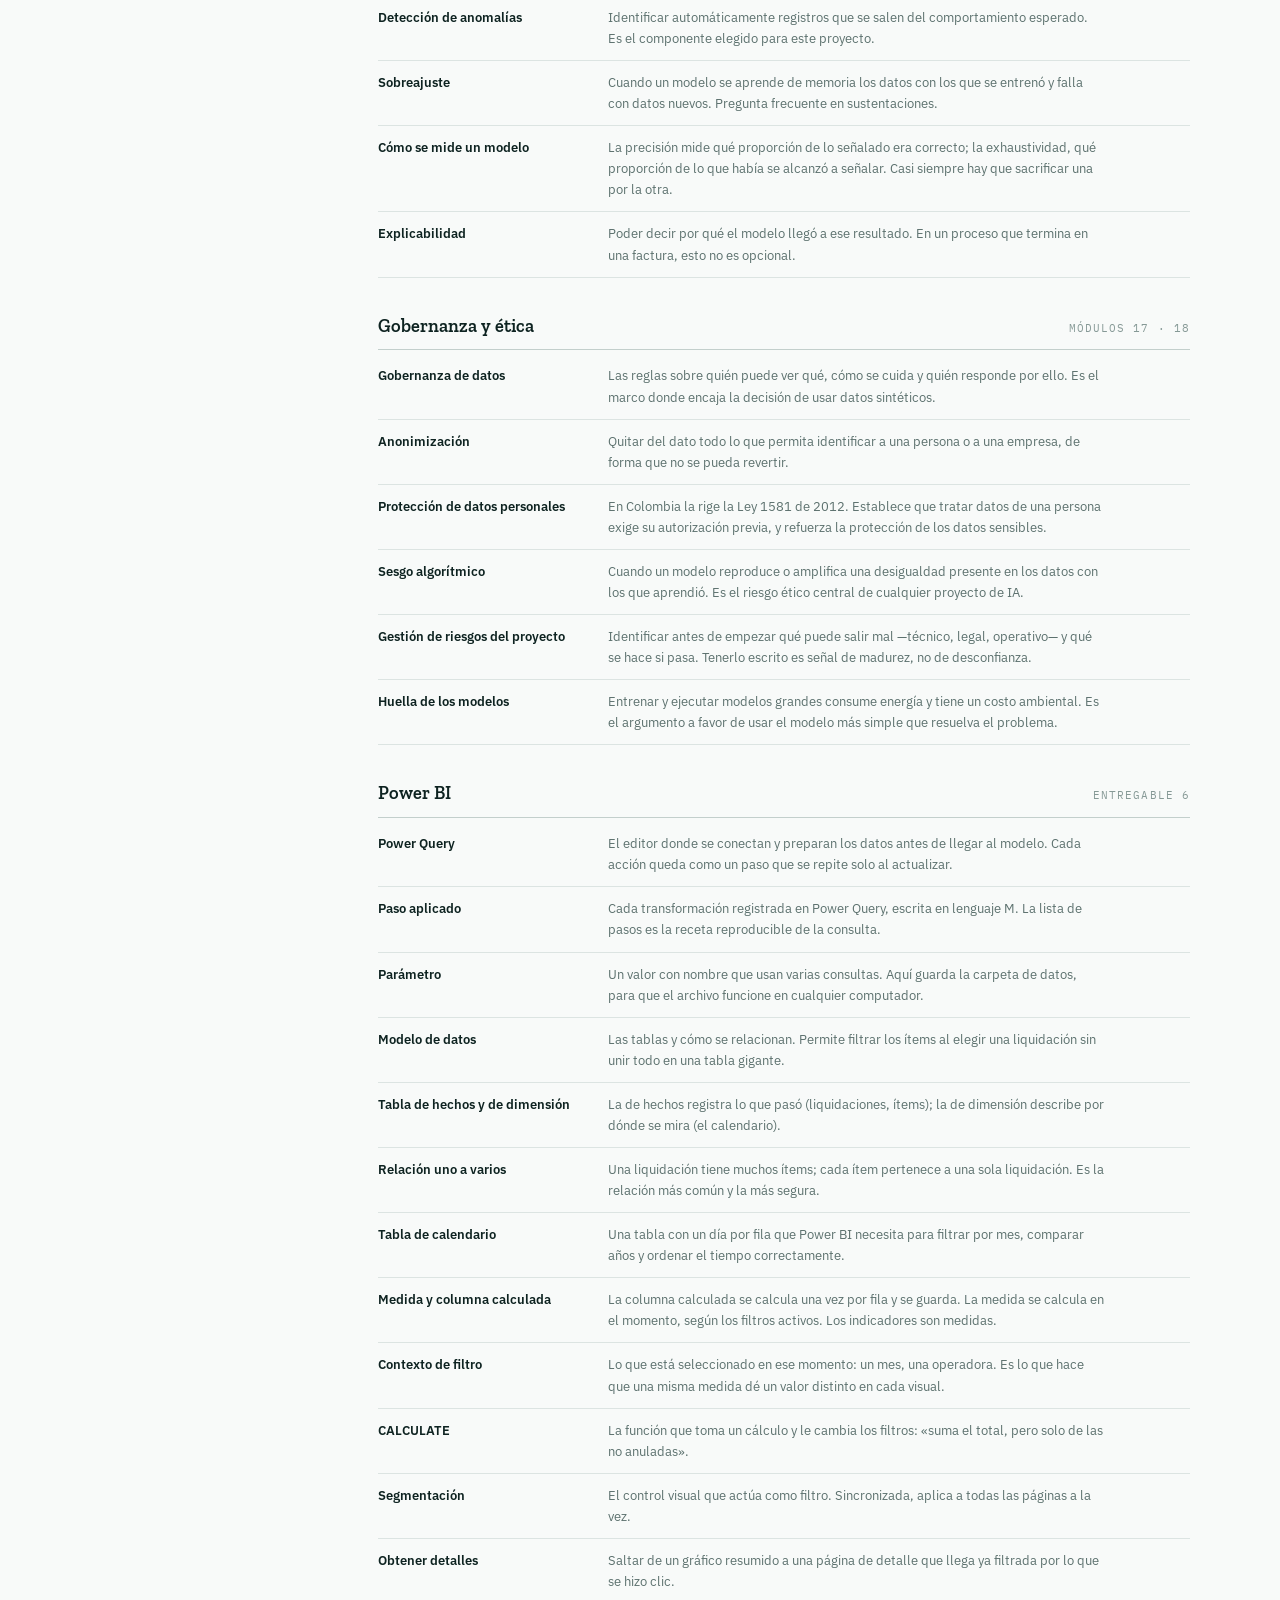
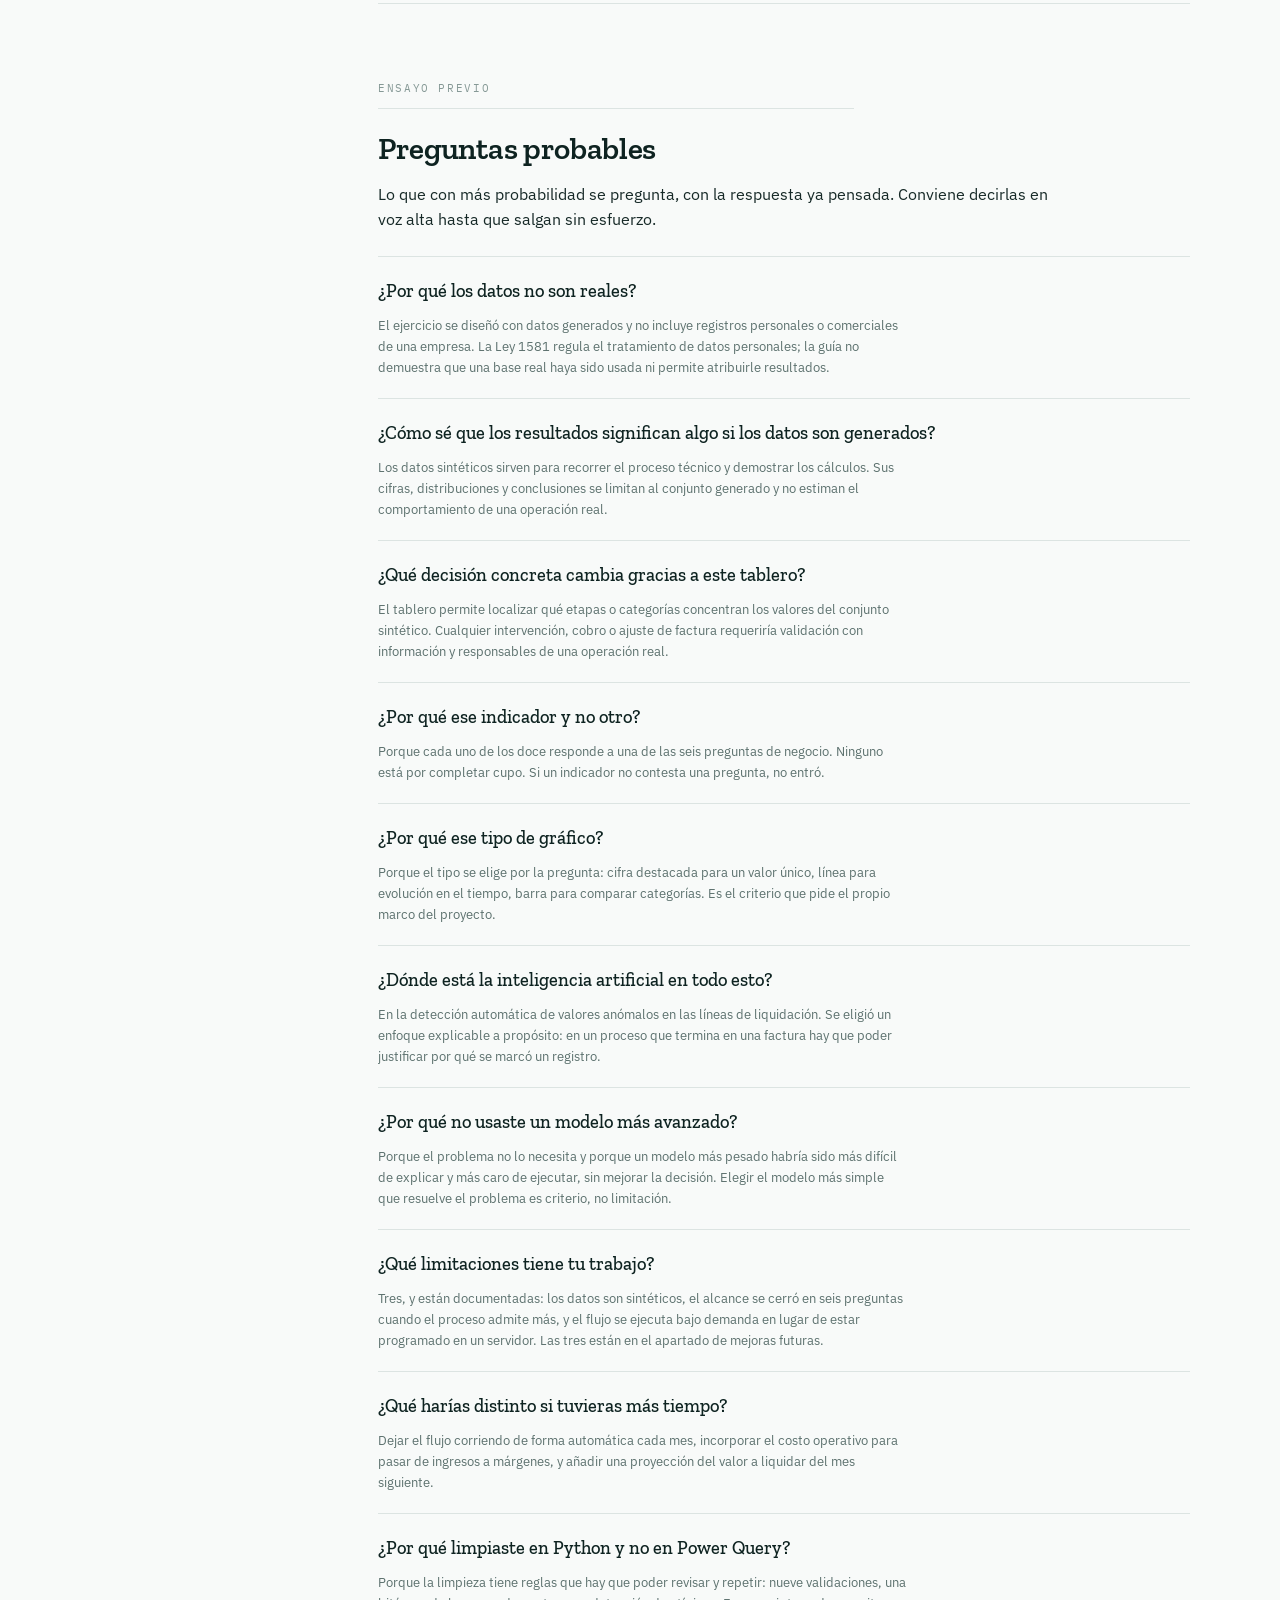
==== commit 43309cb1: "Publica desde opcion-grado-seminario-ia@ae62bed" ====
--- a/index.html
+++ b/index.html
@@ -701,13 +701,7 @@
         Caso académico con datos sintéticos y límites declarados. Autor: Camilo Cepeda Orduz ·
         Fundación de Educación Superior San José.
       </p>
-      <a class="download-cta" href="descargas/Entregables_Seminario_IA_Camilo_Cepeda_Orduz_Actualizado_2026-10-23.zip" download>Descargar todos los entregables actualizados · ZIP</a>
-      <p class="cta-row">
-        <a class="cta" href="descargas/05_DISENO_FIGMA.fig" download>Archivo editable de Figma · .fig</a>
-        <a class="cta" href="descargas/05_DISENO_FIGMA_IMPORTABLE.zip" download>Paquete de Figma para importar · ZIP</a>
-        <a class="cta" href="descargas/05_DISENO.pdf" download>Diseño de visualizaciones · PDF APA 7</a>
-        <a class="cta" href="descargas/02_EDA.pdf" download>Análisis exploratorio · PDF APA 7</a>
-      </p>
+      <a class="download-cta" href="descargas/Entregables_Seminario_IA_Camilo_Cepeda_Orduz.zip" download>Descargar todos los entregables · ZIP</a>
       <dl class="docblock">
         <div><dt>Período</dt><dd>2026-2</dd></div>
         <div><dt>Ventana</dt><dd>16 – 27 OCT</dd></div>
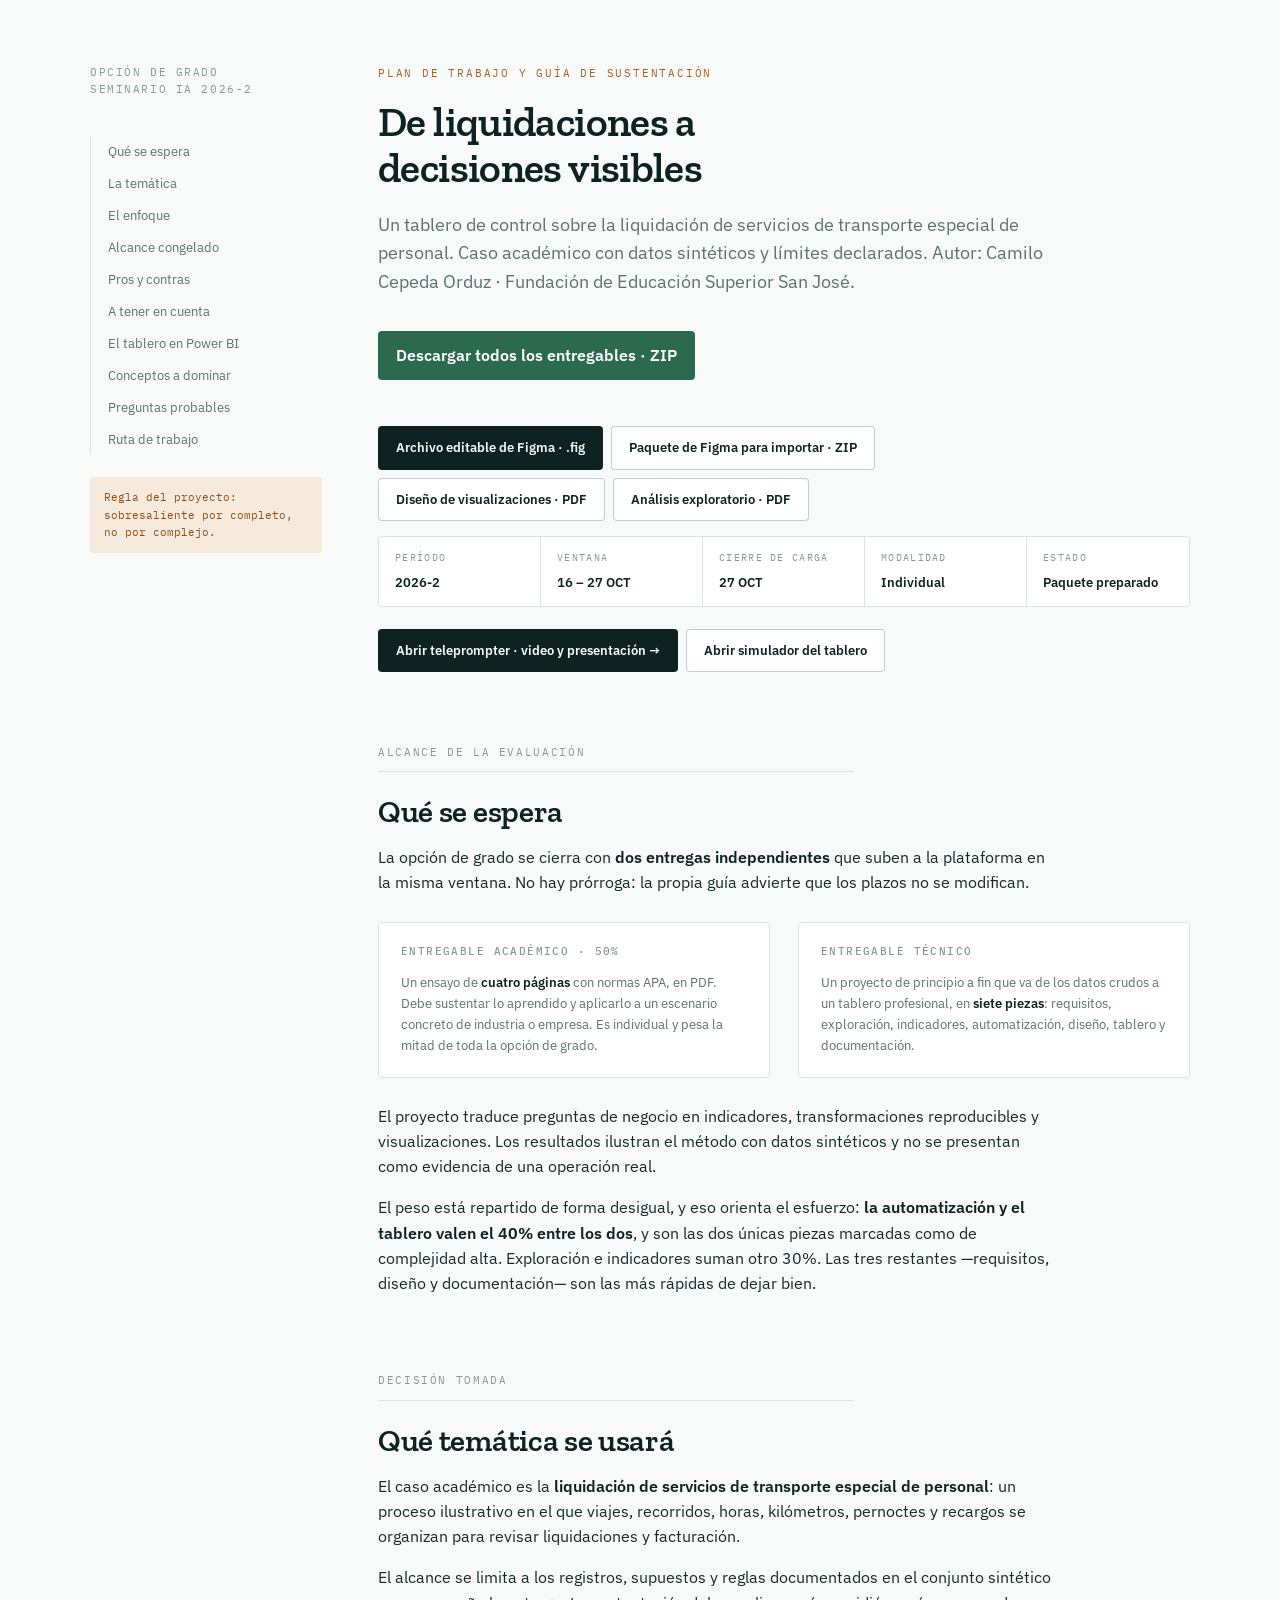
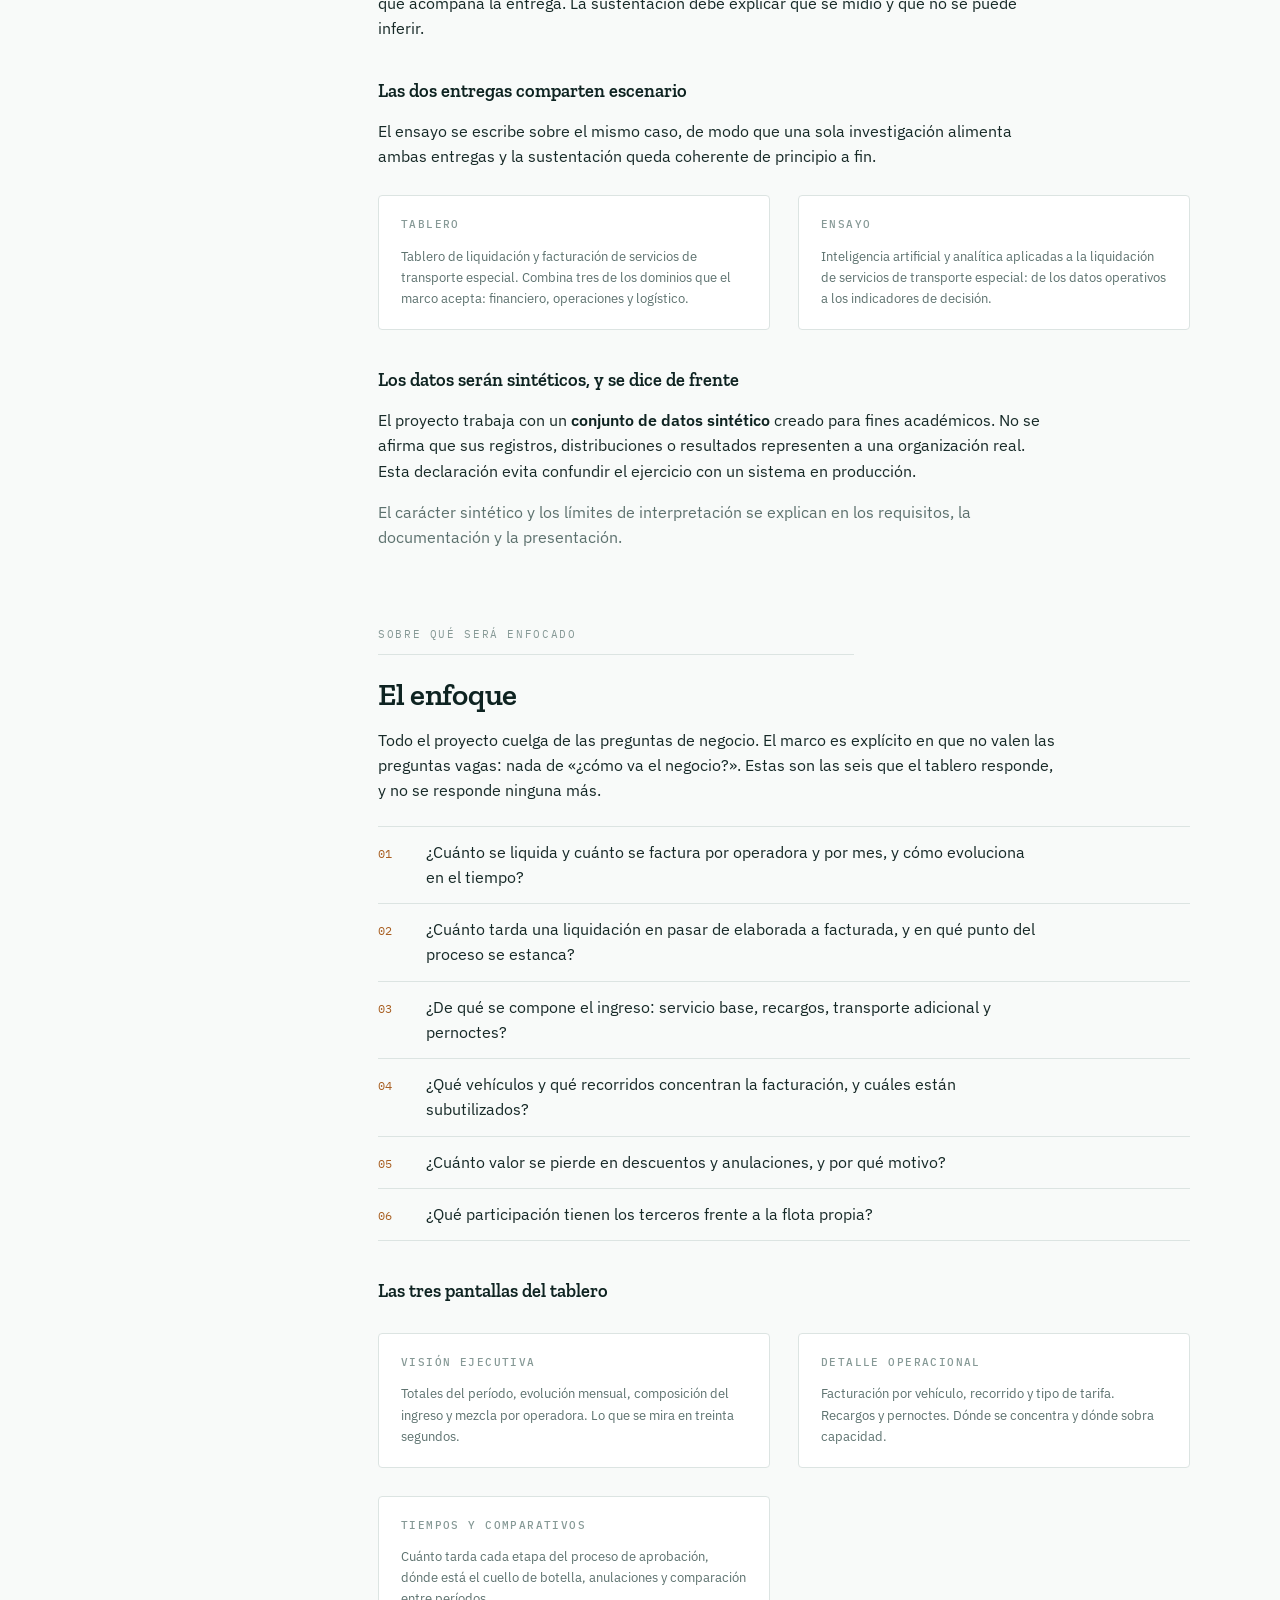
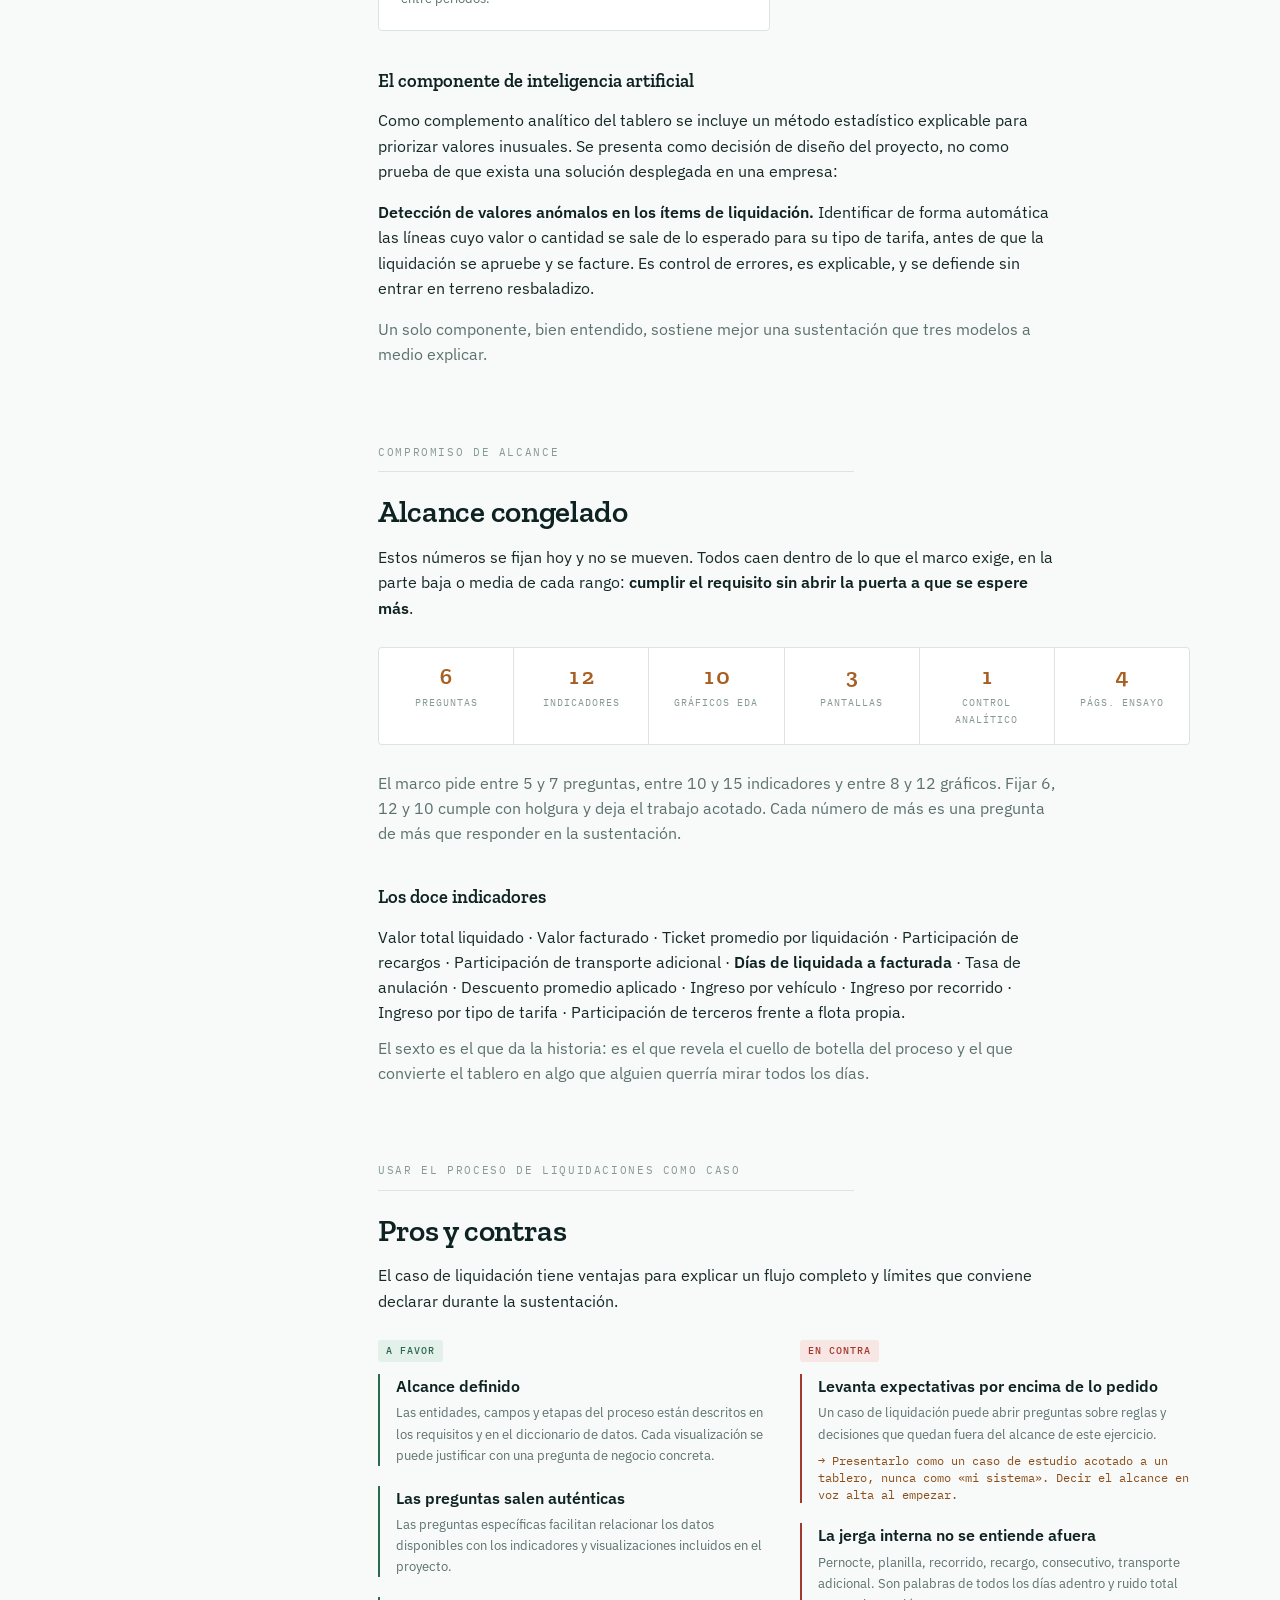
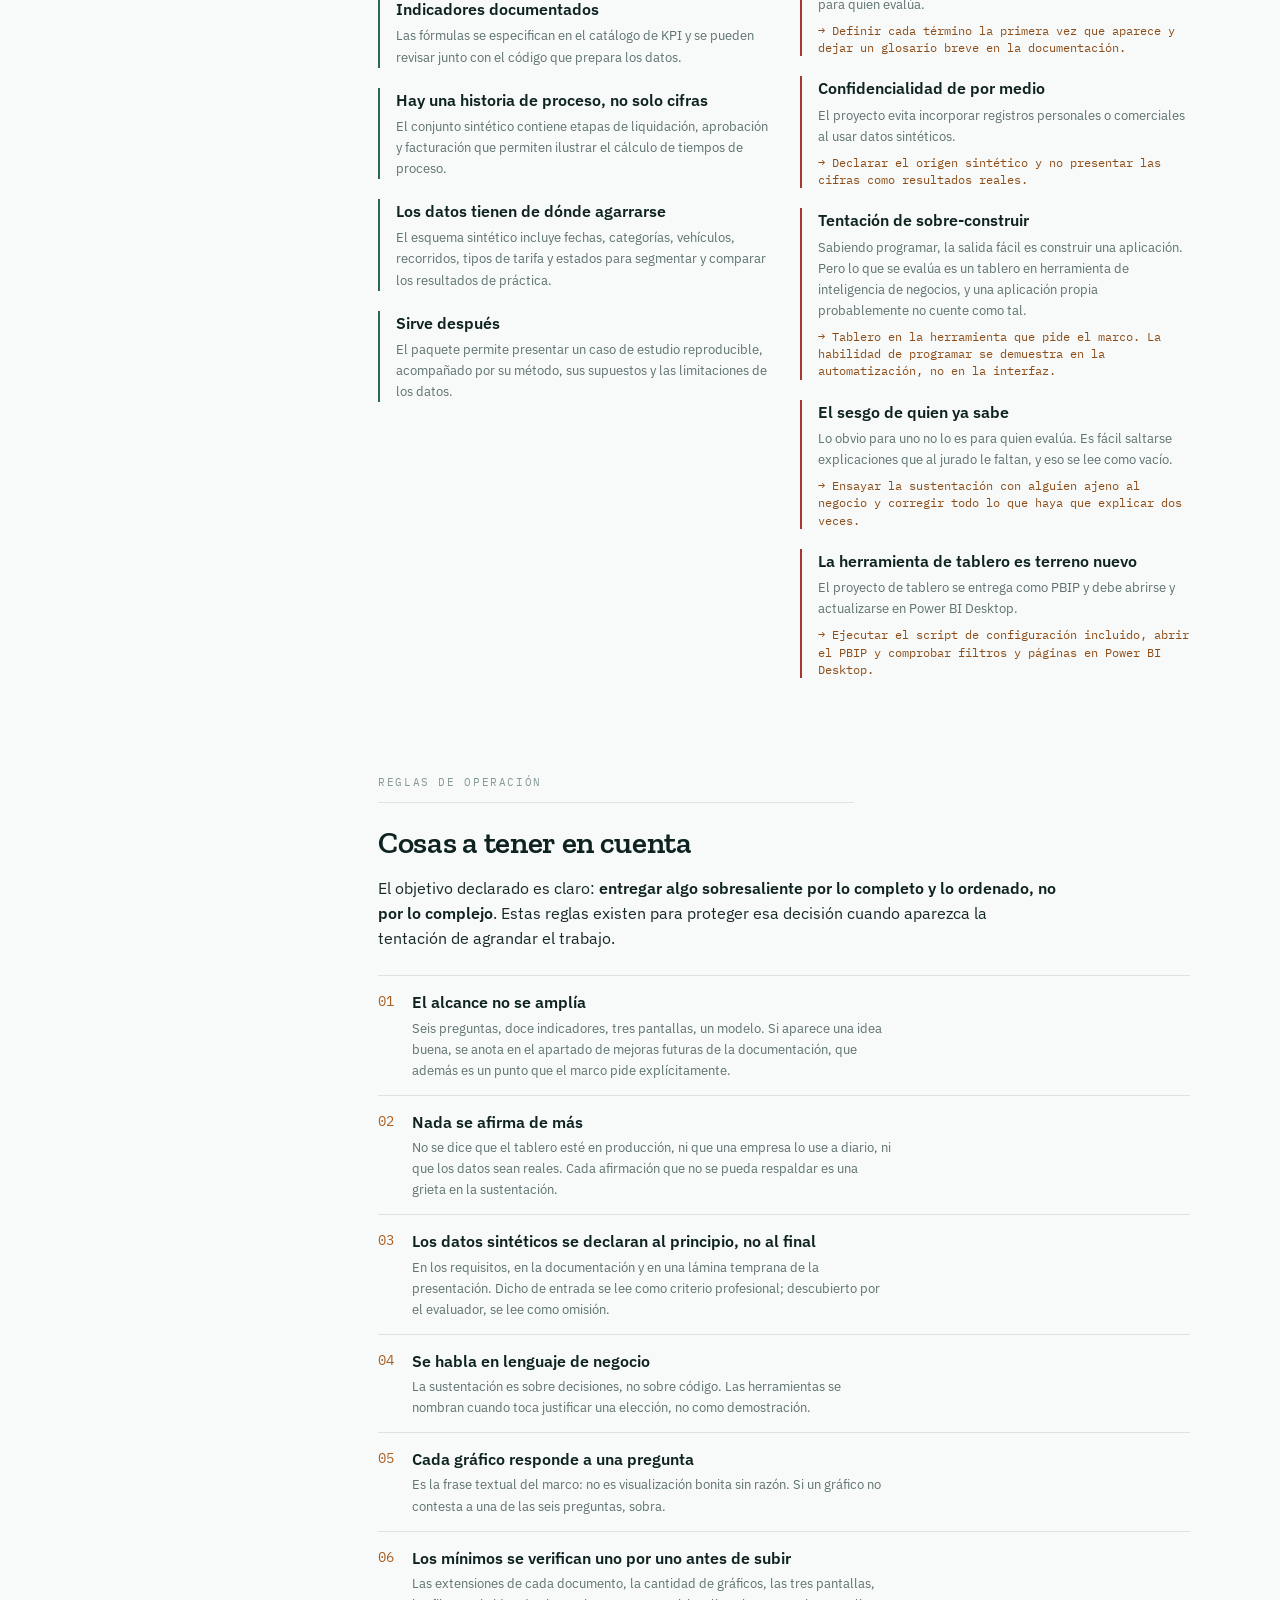
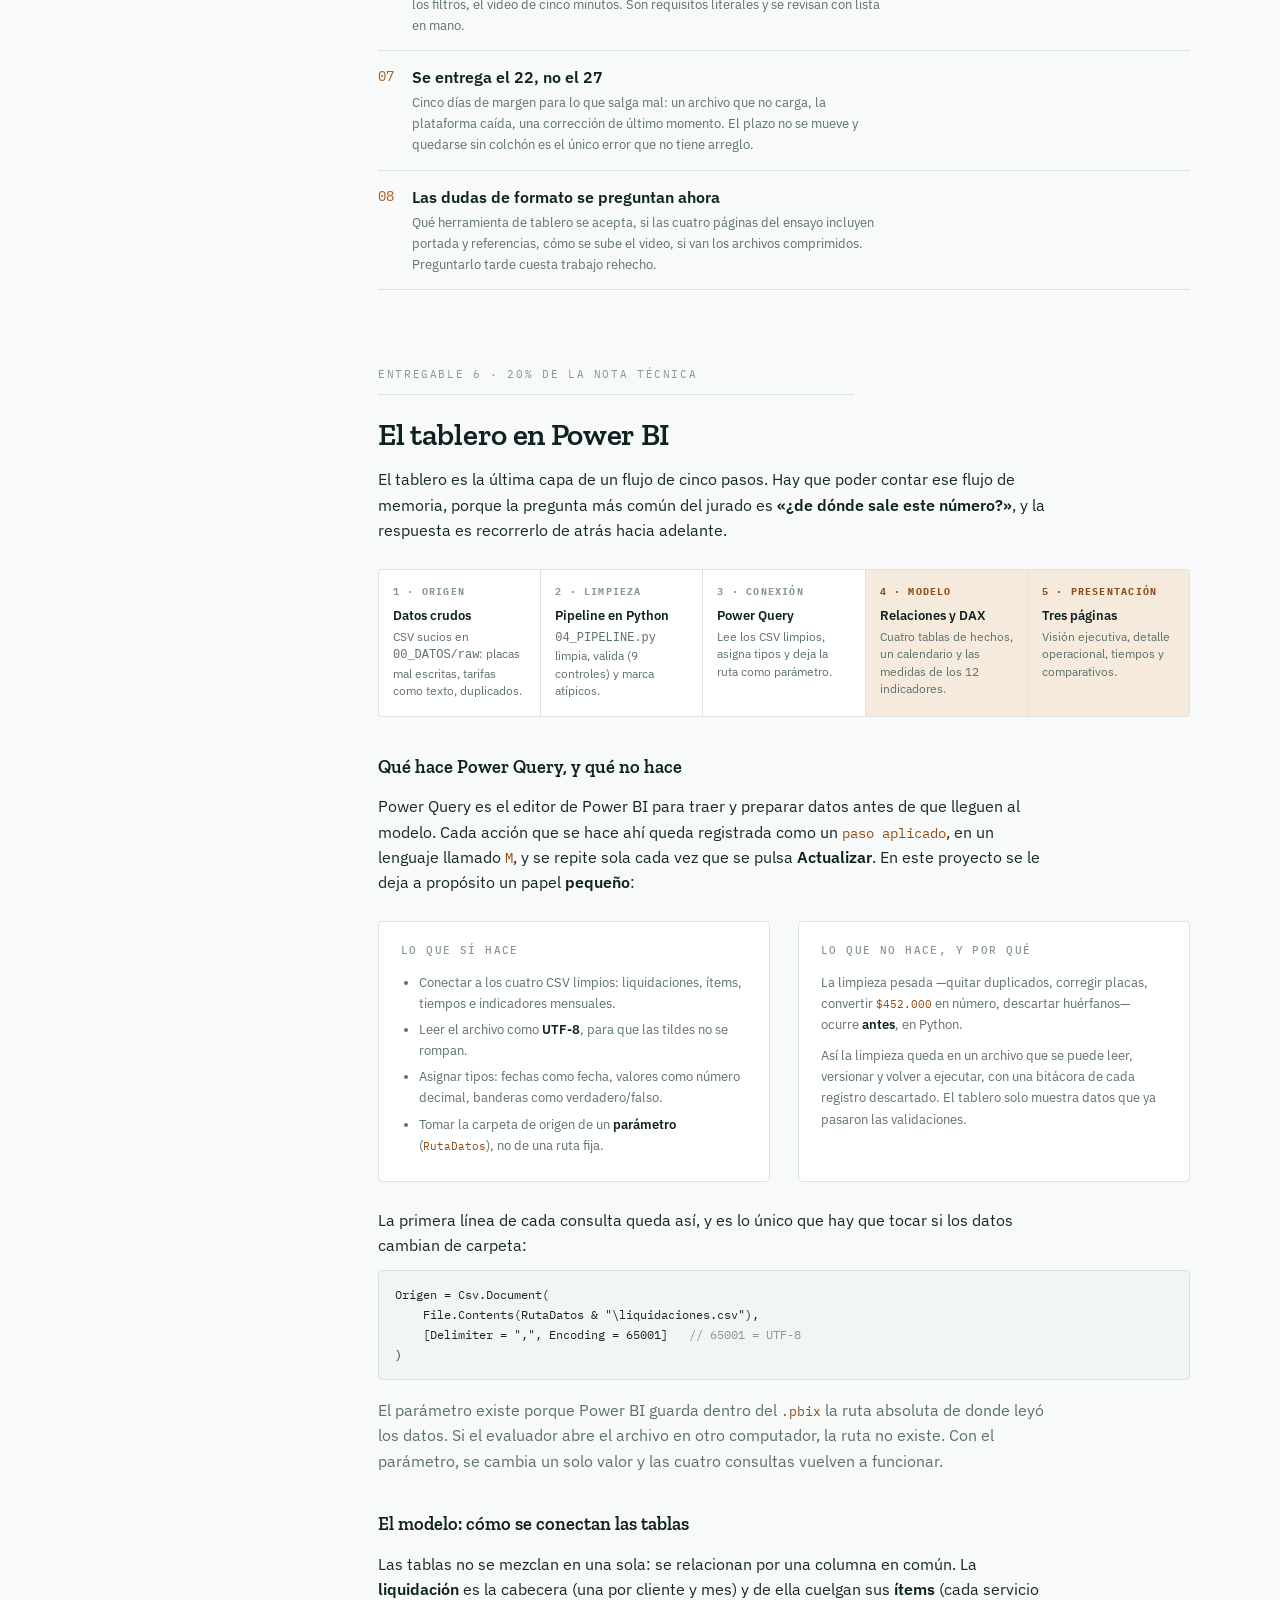
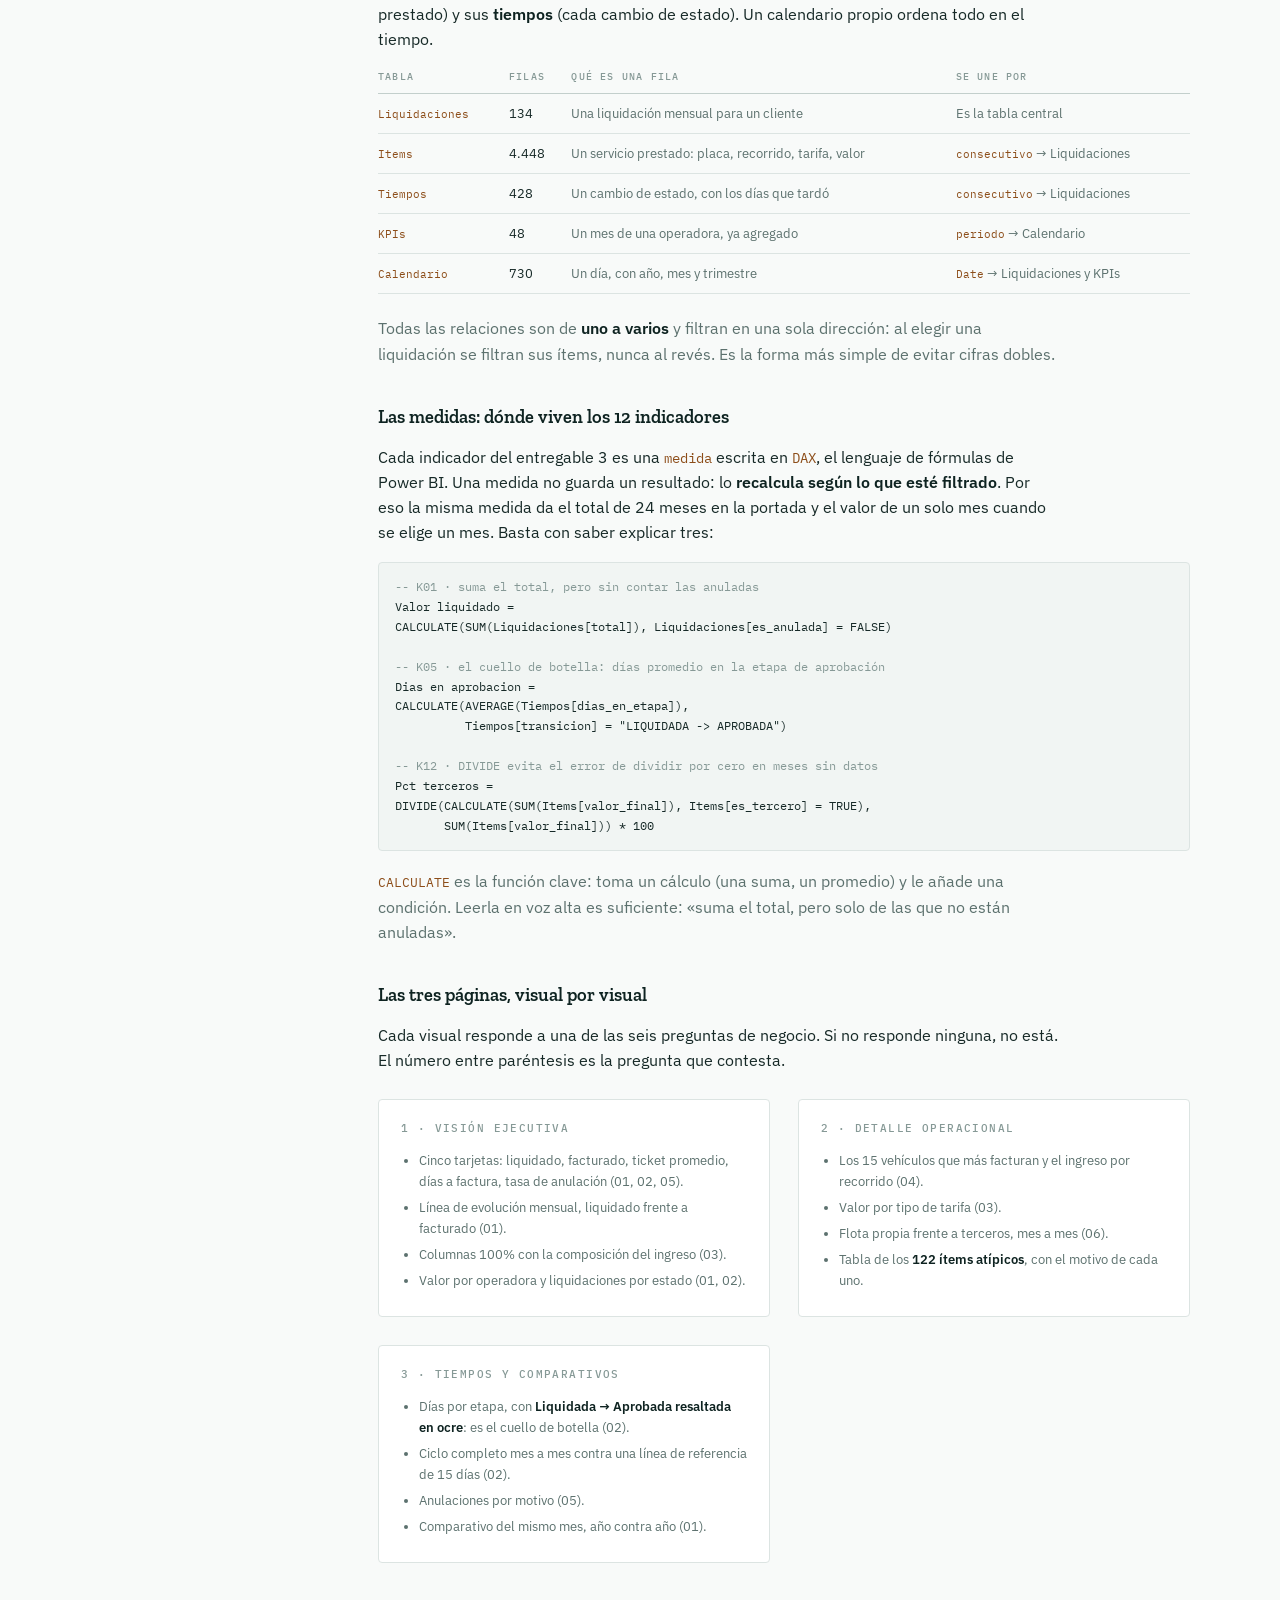
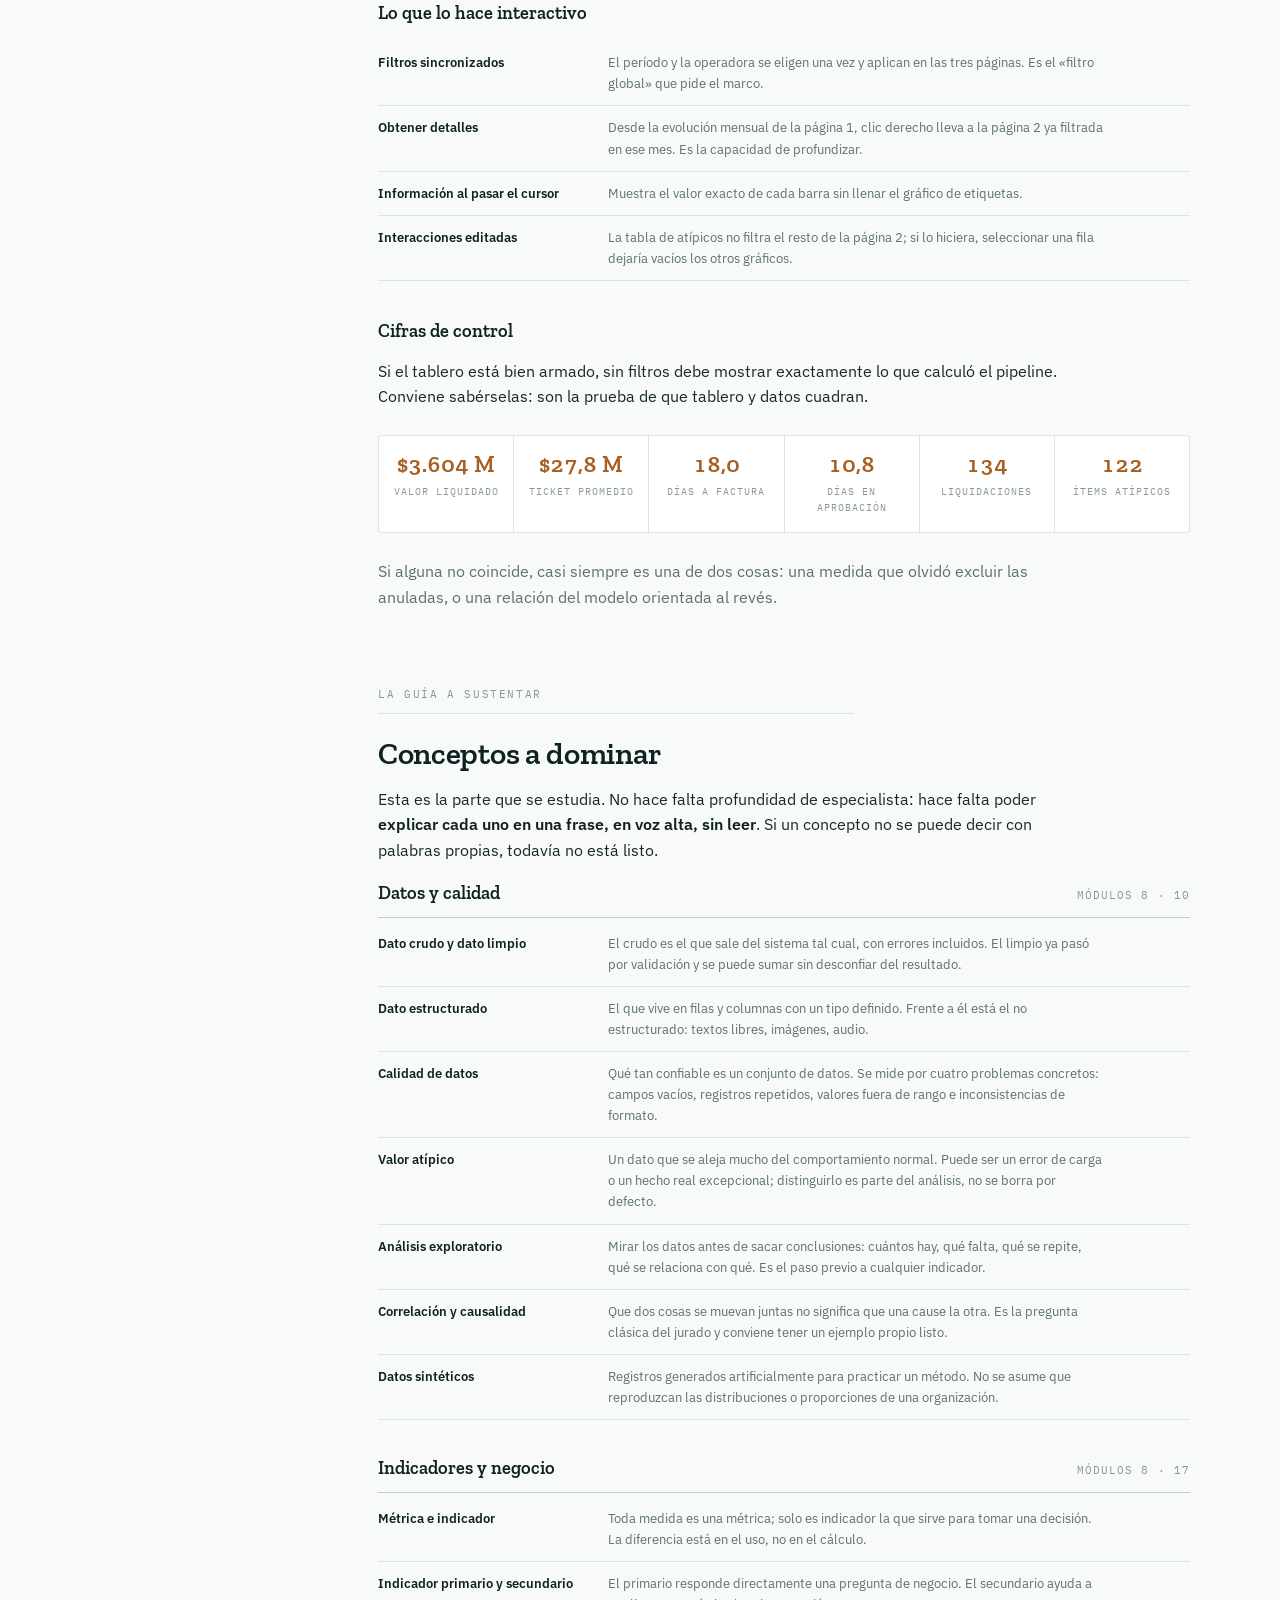
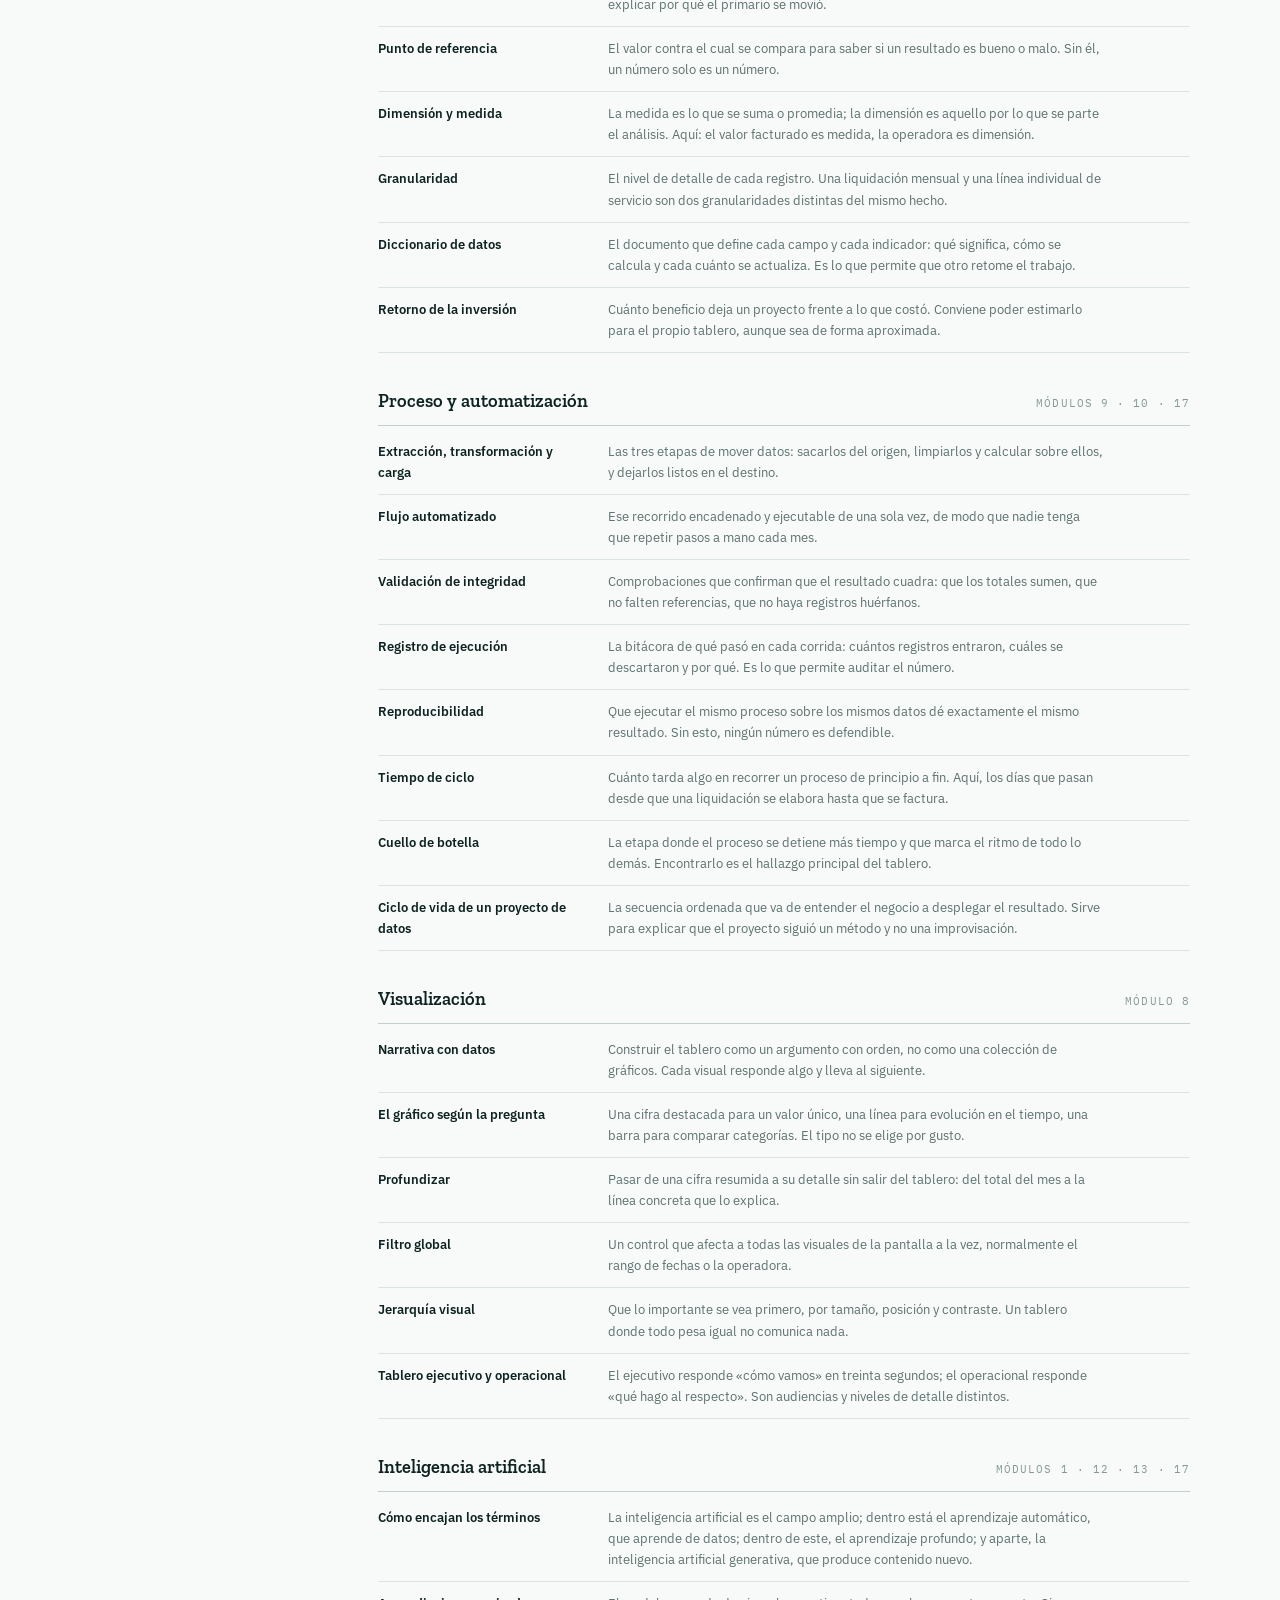
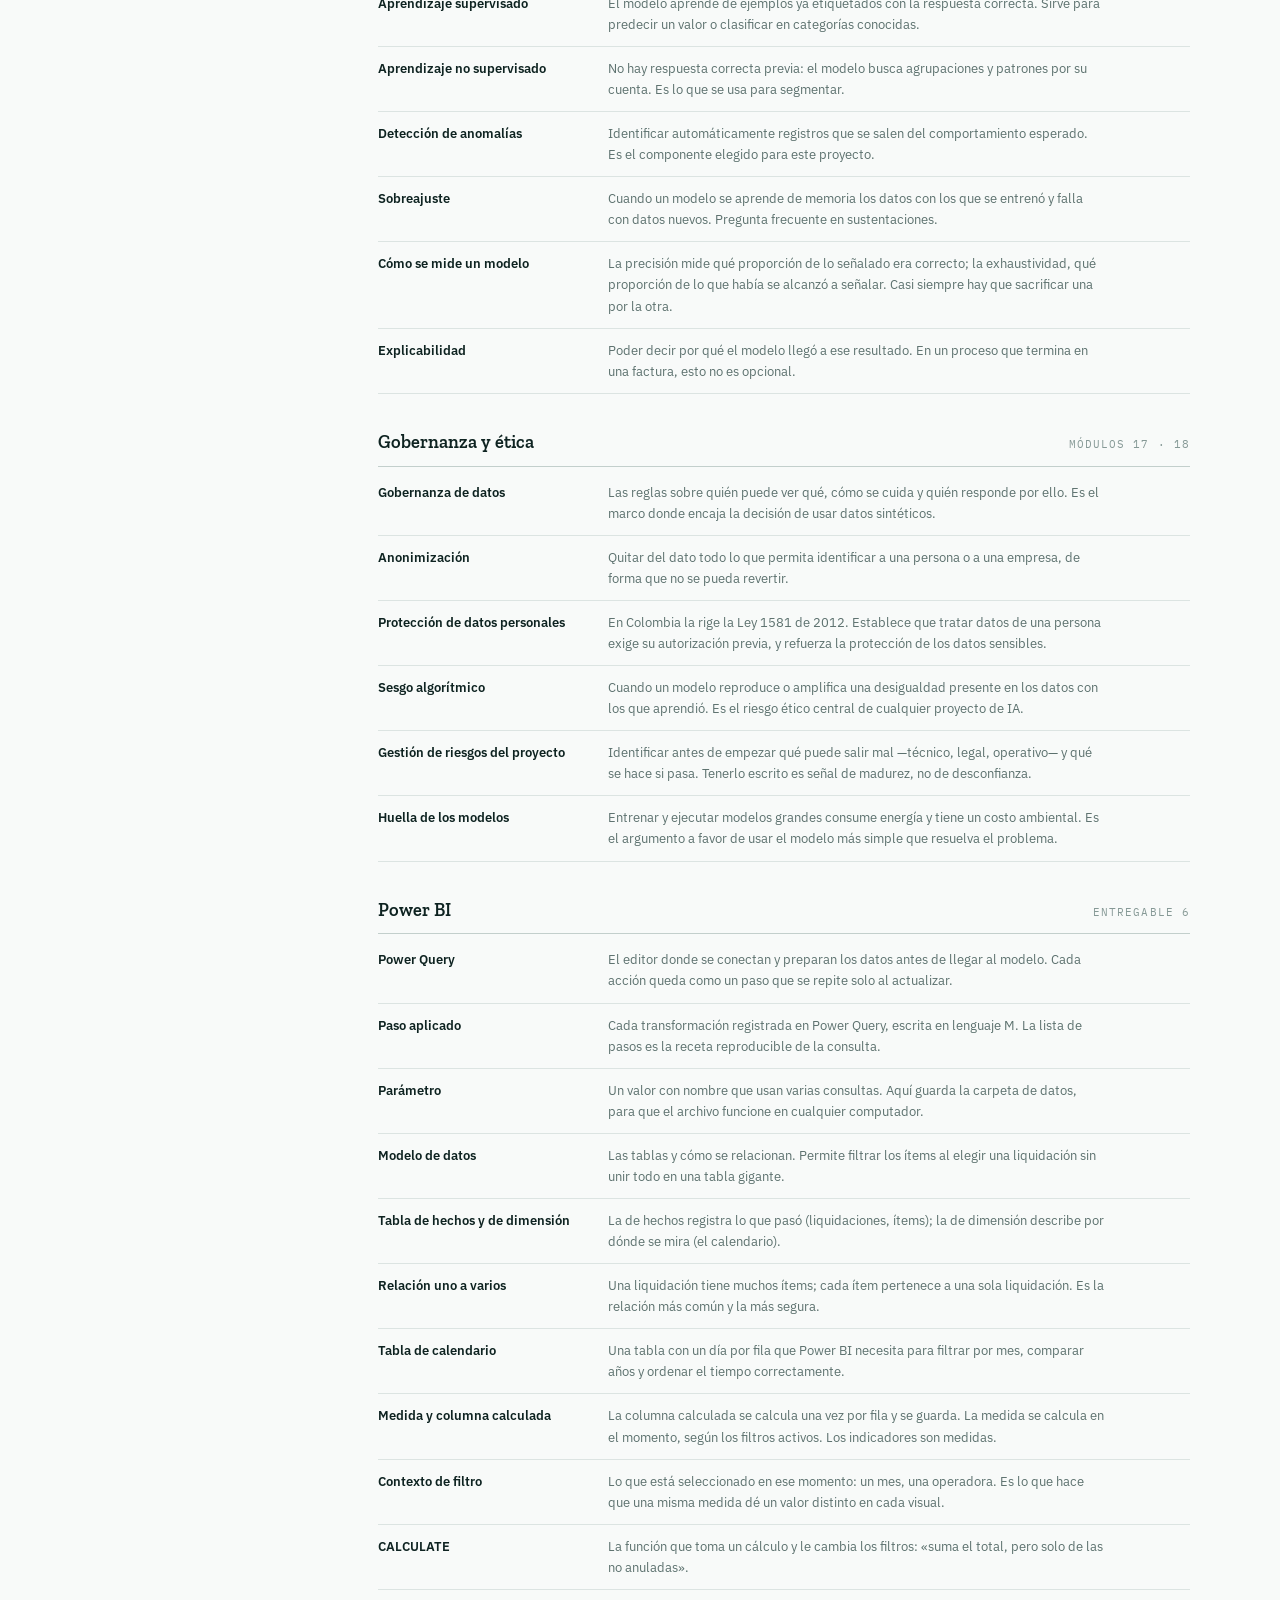
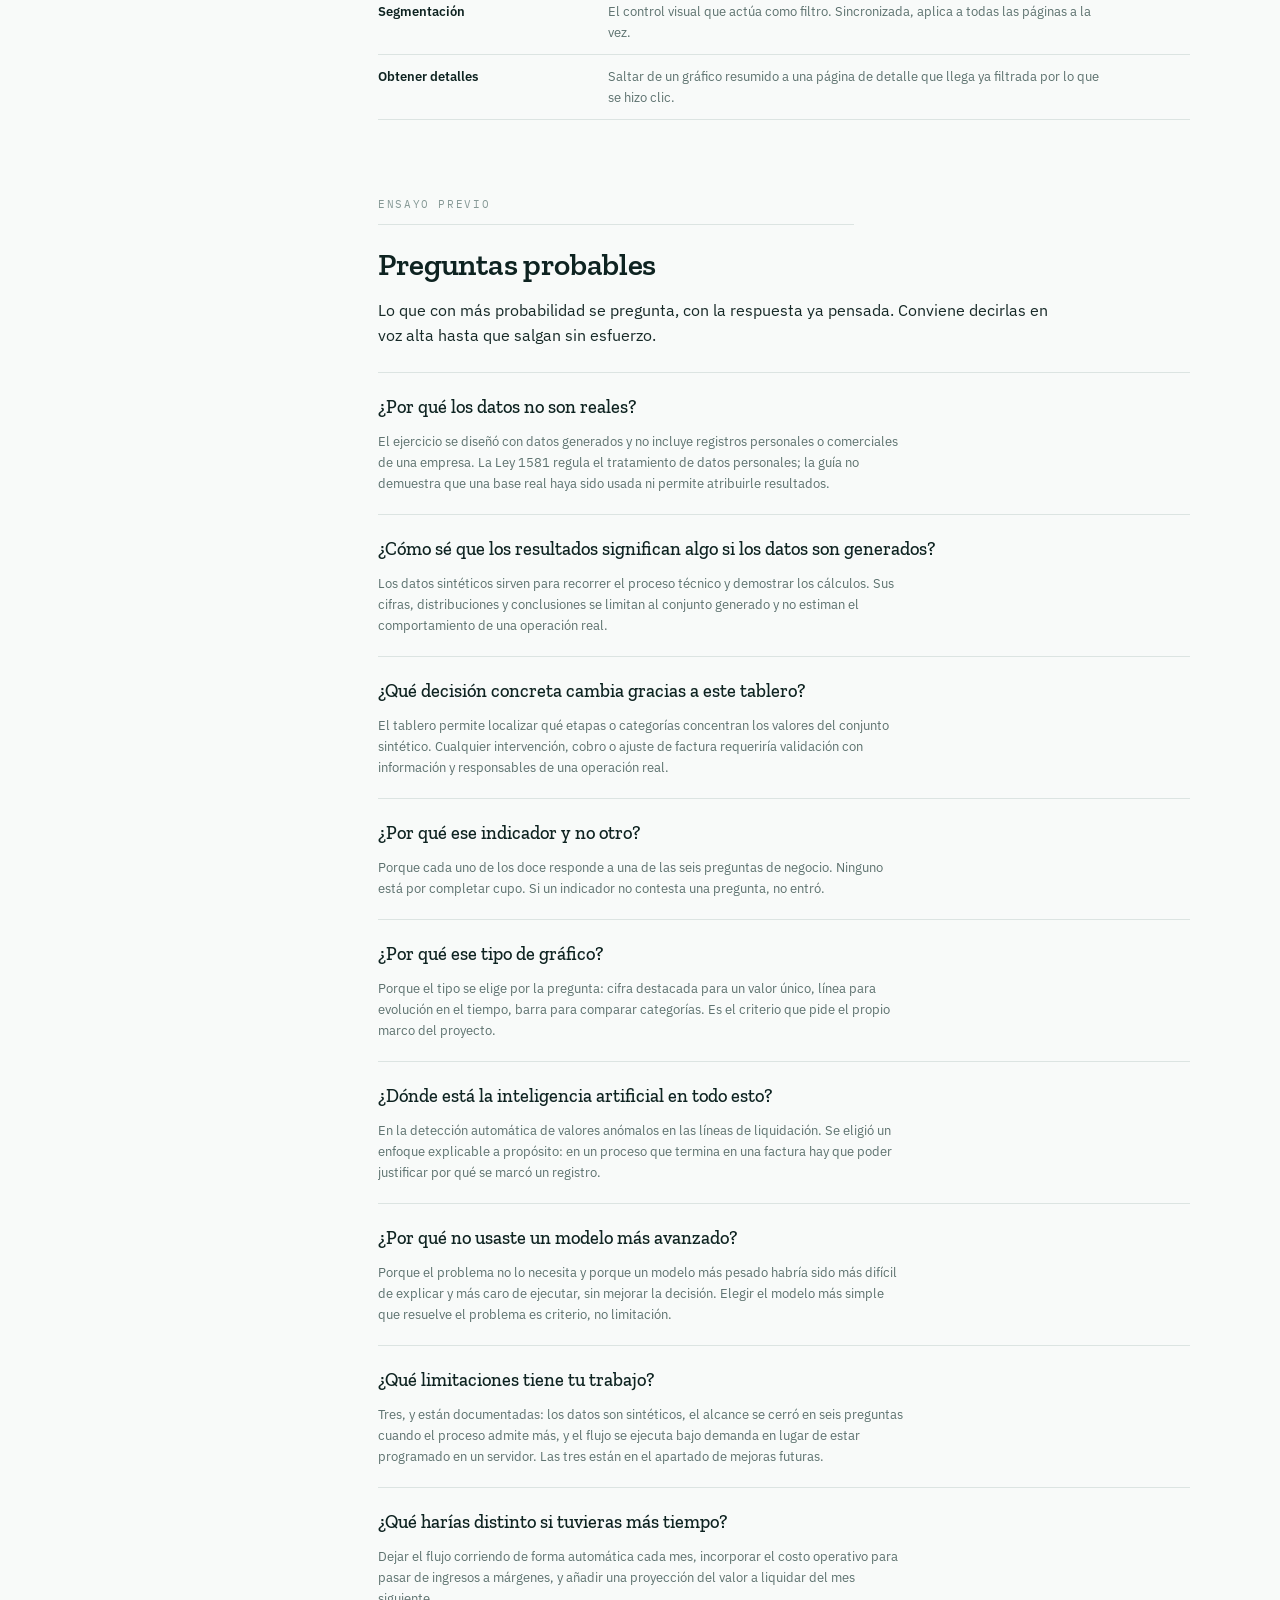
==== commit d997d991: "Publica desde opcion-grado-seminario-ia@24c310f" ====
--- a/index.html
+++ b/index.html
@@ -701,7 +701,13 @@
         Caso académico con datos sintéticos y límites declarados. Autor: Camilo Cepeda Orduz ·
         Fundación de Educación Superior San José.
       </p>
-      <a class="download-cta" href="descargas/Entregables_Seminario_IA_Camilo_Cepeda_Orduz.zip" download>Descargar todos los entregables · ZIP</a>
+      <a class="download-cta" href="descargas/Entregables_Seminario_IA_Camilo_Cepeda_Orduz.zip?v=20261024-2a4525a" download>Descargar todos los entregables · ZIP</a>
+      <p class="cta-row">
+        <a class="cta" href="descargas/05_DISENO_FIGMA.fig" download>Archivo editable de Figma · .fig</a>
+        <a class="cta" href="descargas/05_DISENO_FIGMA_IMPORTABLE.zip" download>Paquete de Figma para importar · ZIP</a>
+        <a class="cta" href="descargas/05_DISENO.pdf" download>Diseño de visualizaciones · PDF</a>
+        <a class="cta" href="descargas/02_EDA.pdf" download>Análisis exploratorio · PDF</a>
+      </p>
       <dl class="docblock">
         <div><dt>Período</dt><dd>2026-2</dd></div>
         <div><dt>Ventana</dt><dd>16 – 27 OCT</dd></div>
